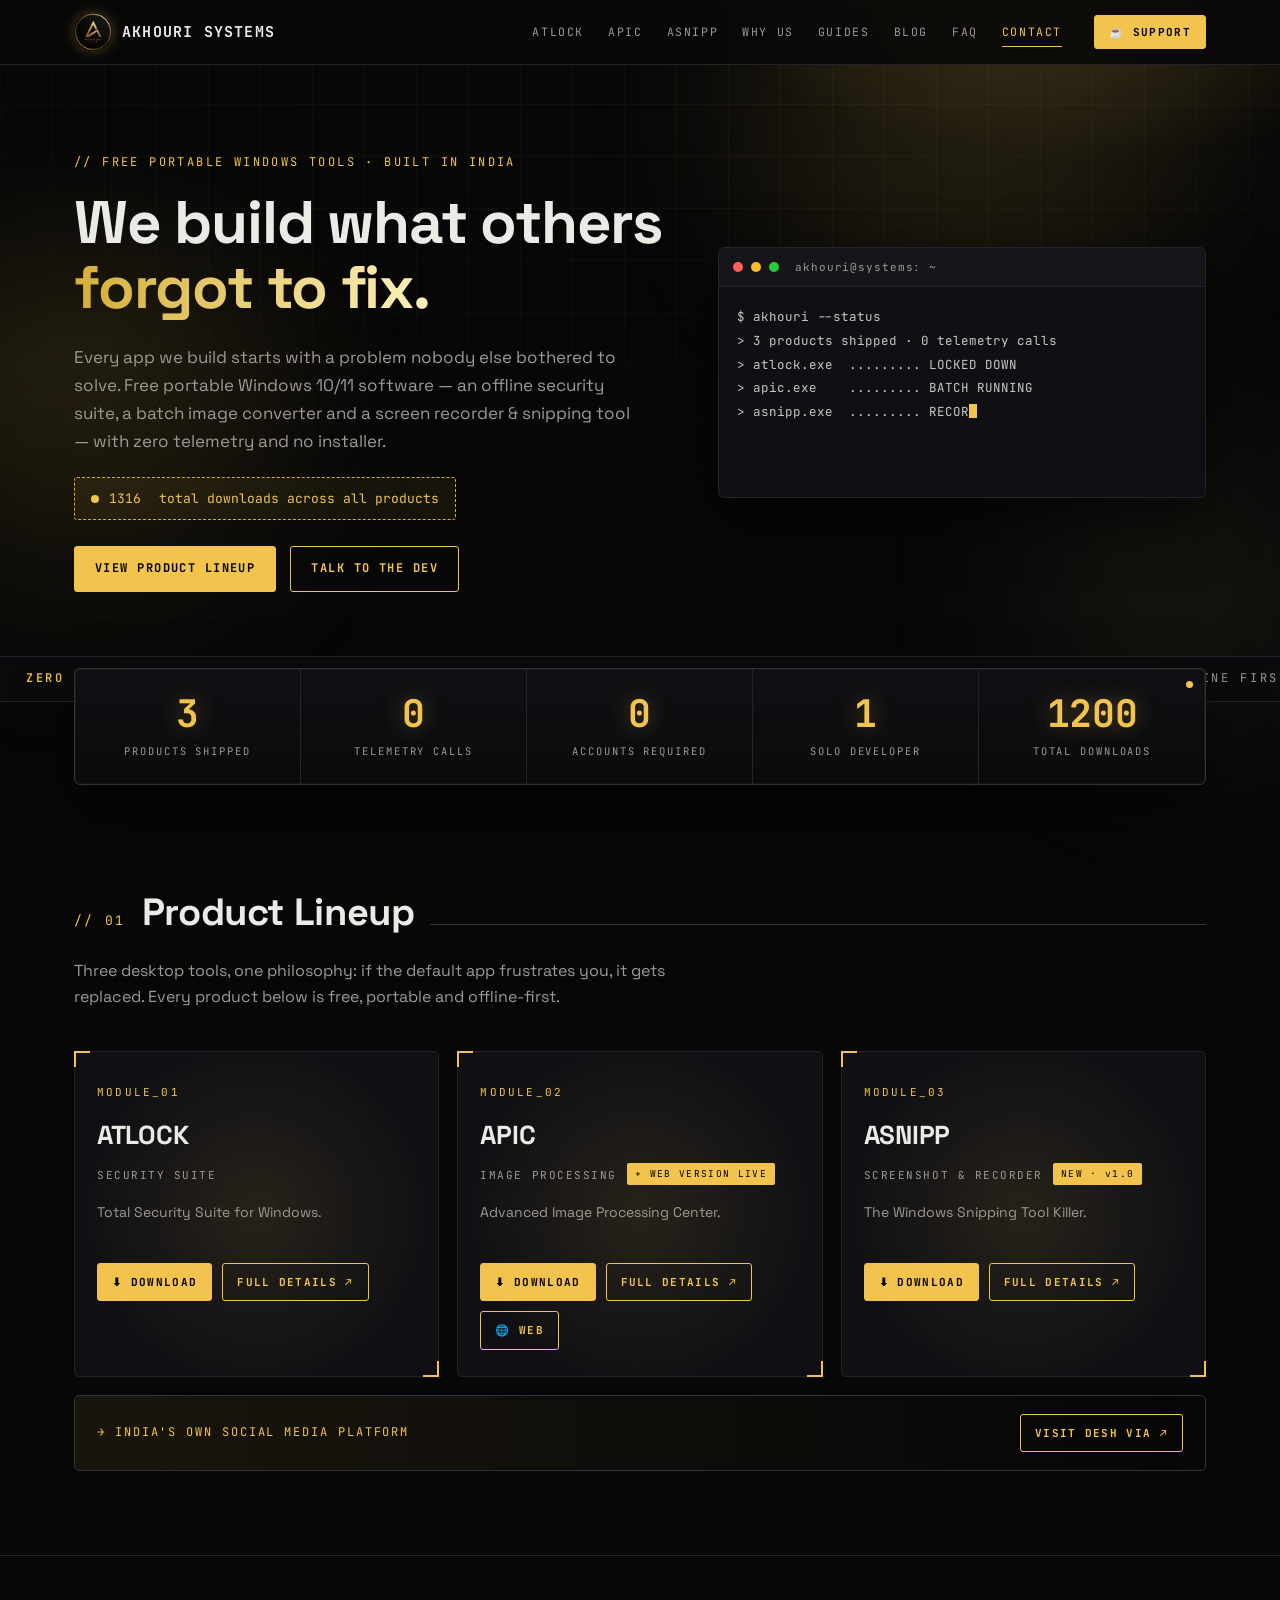
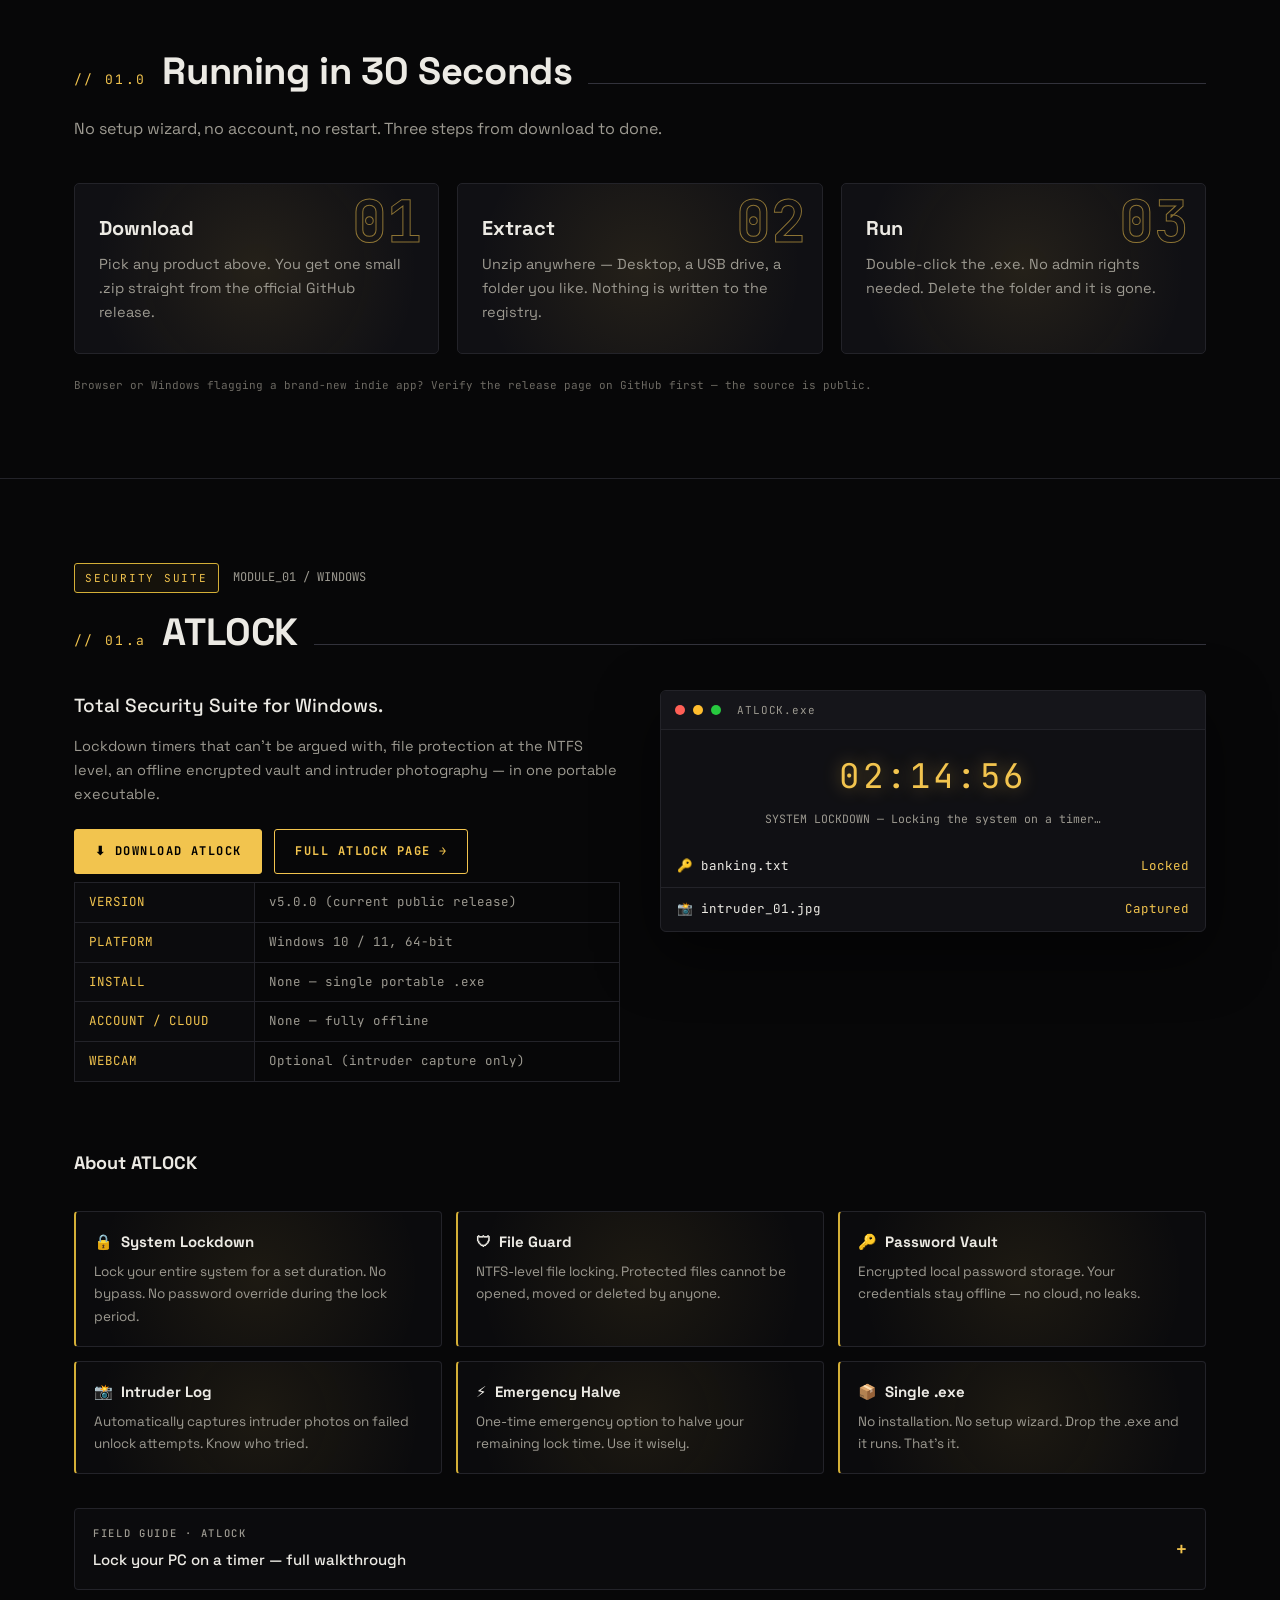
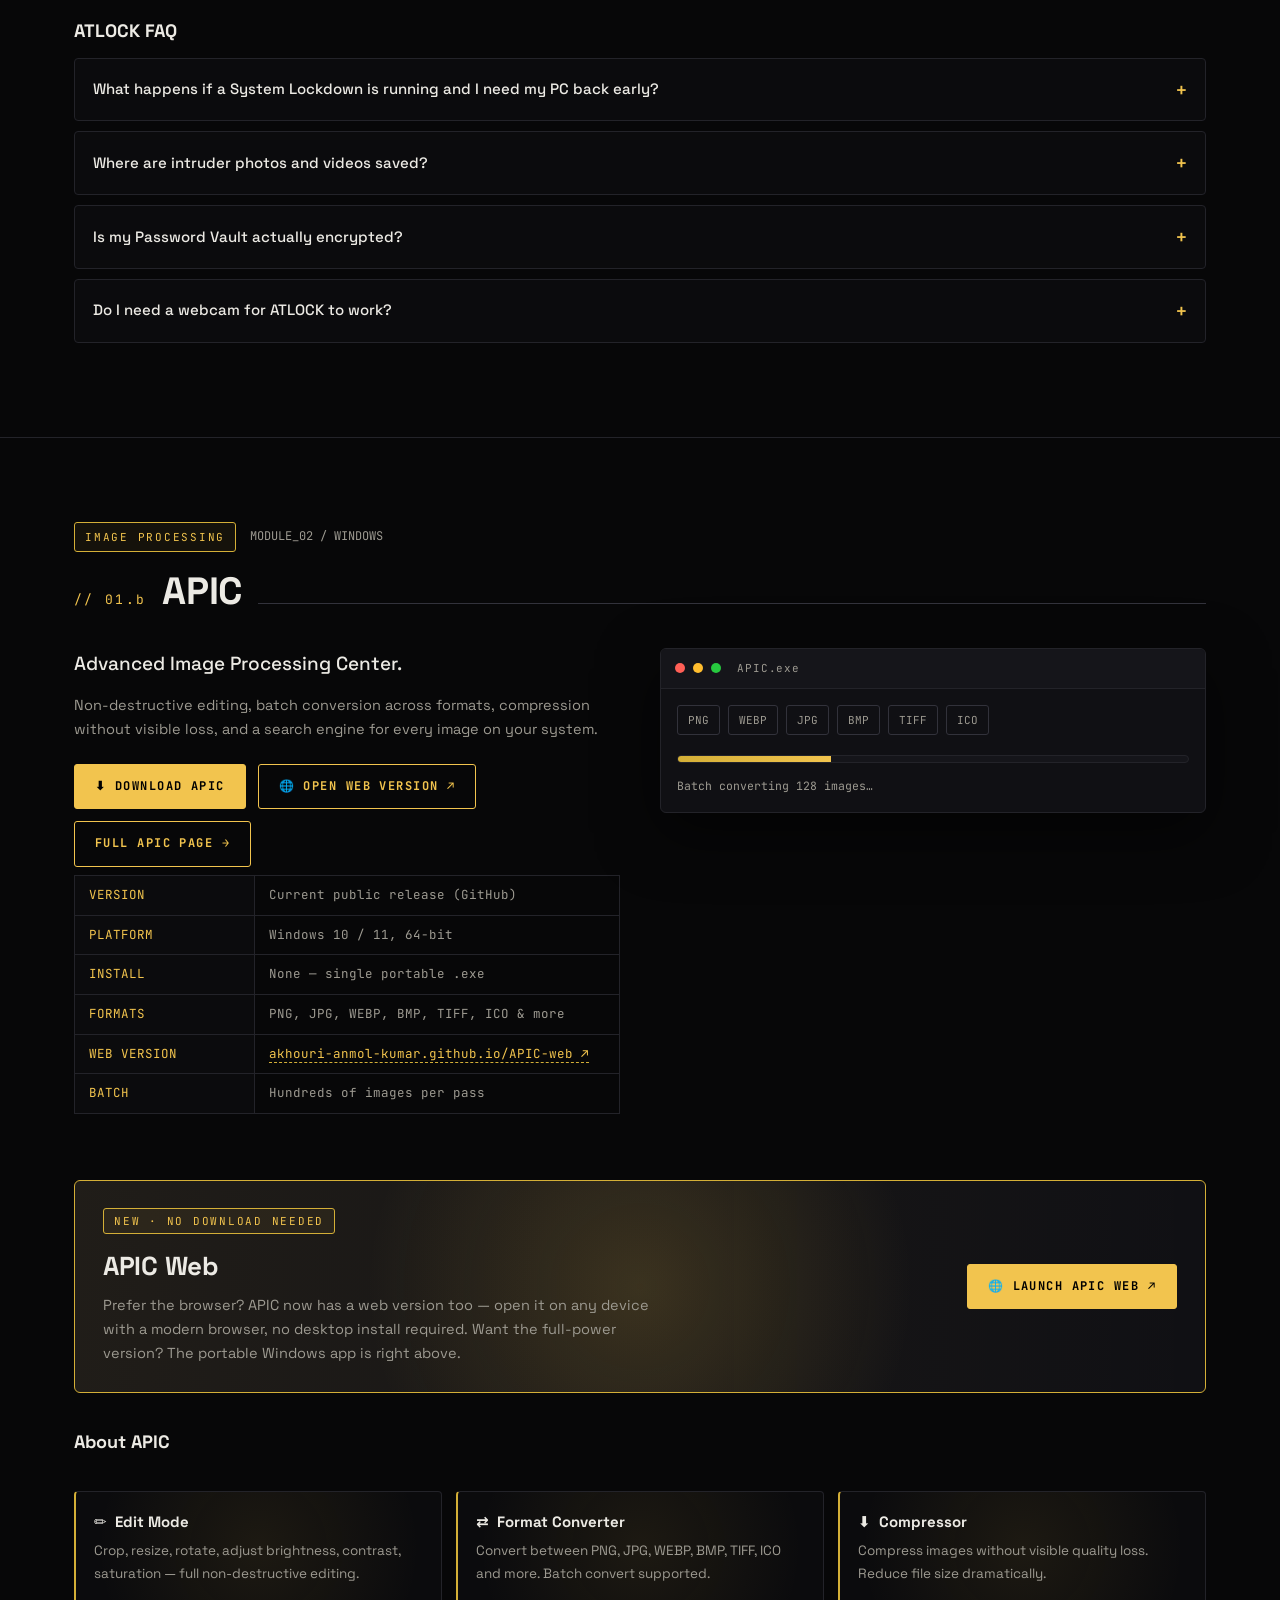
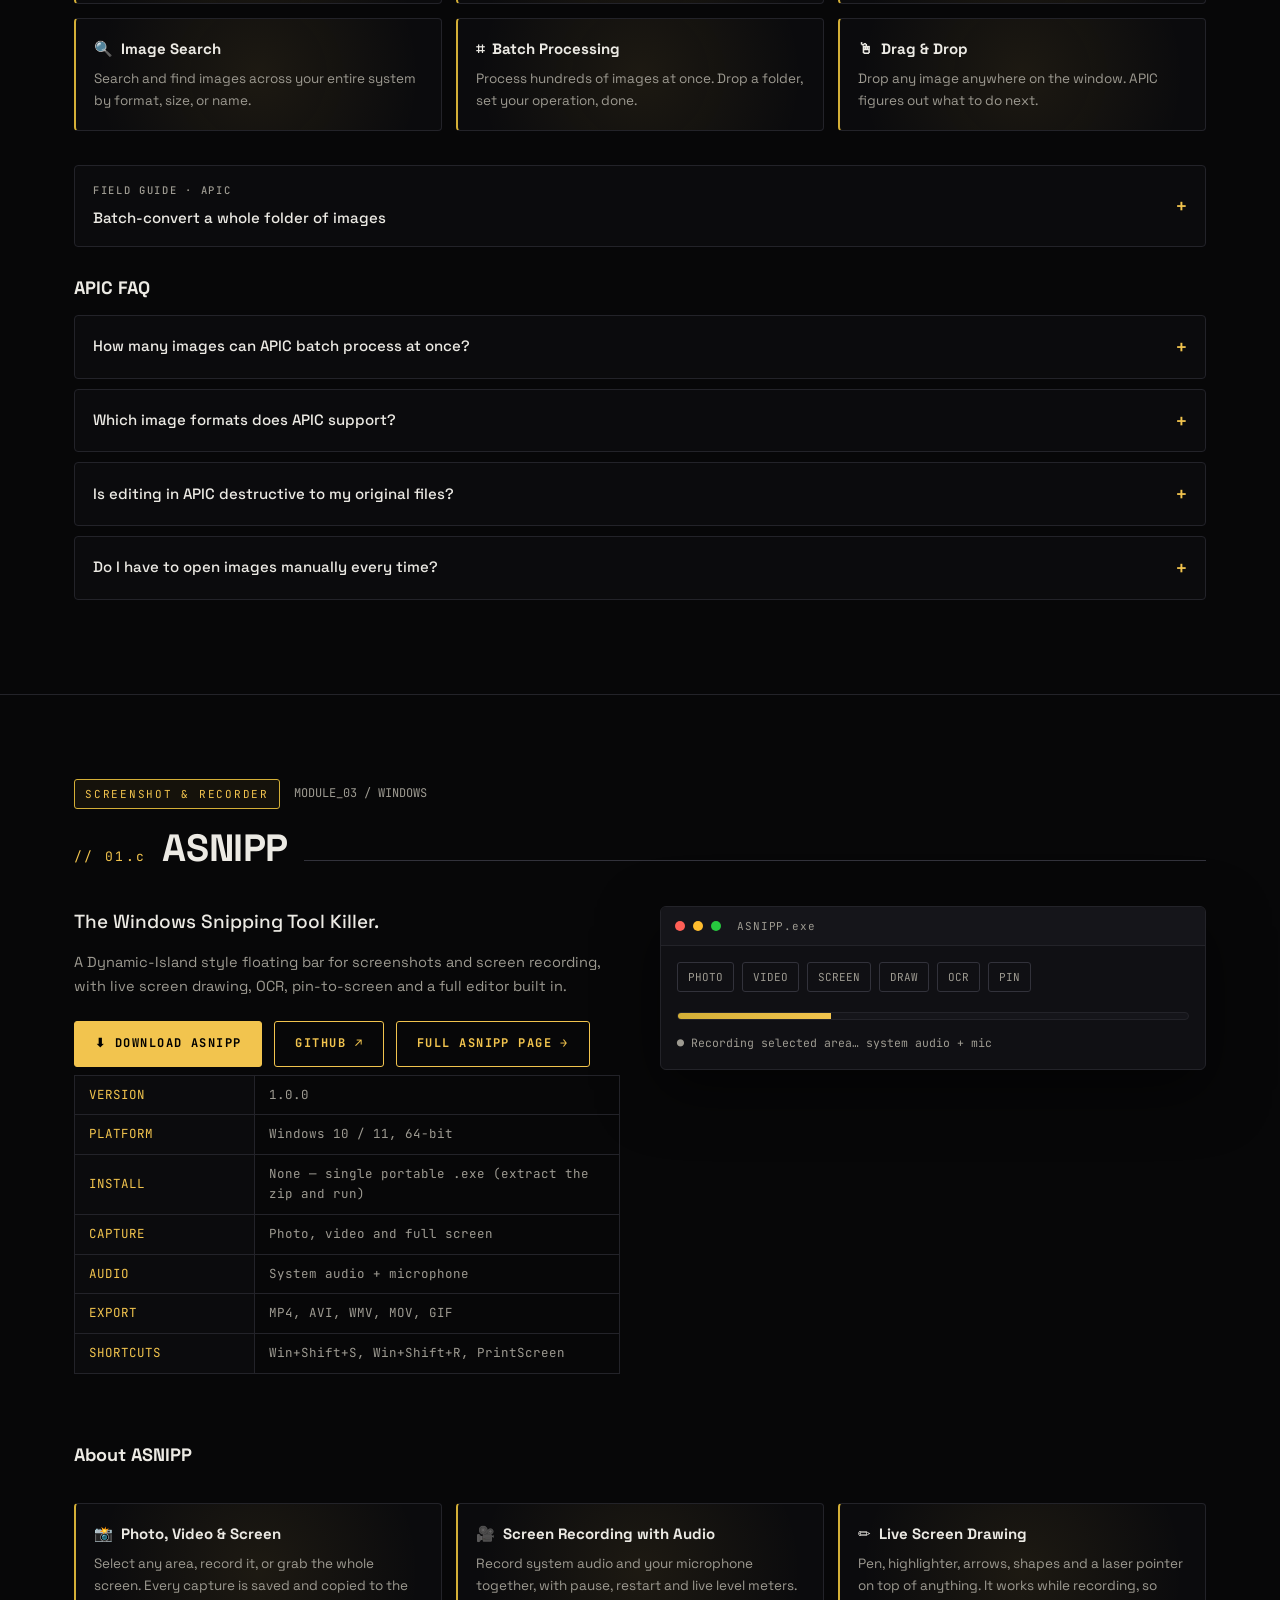
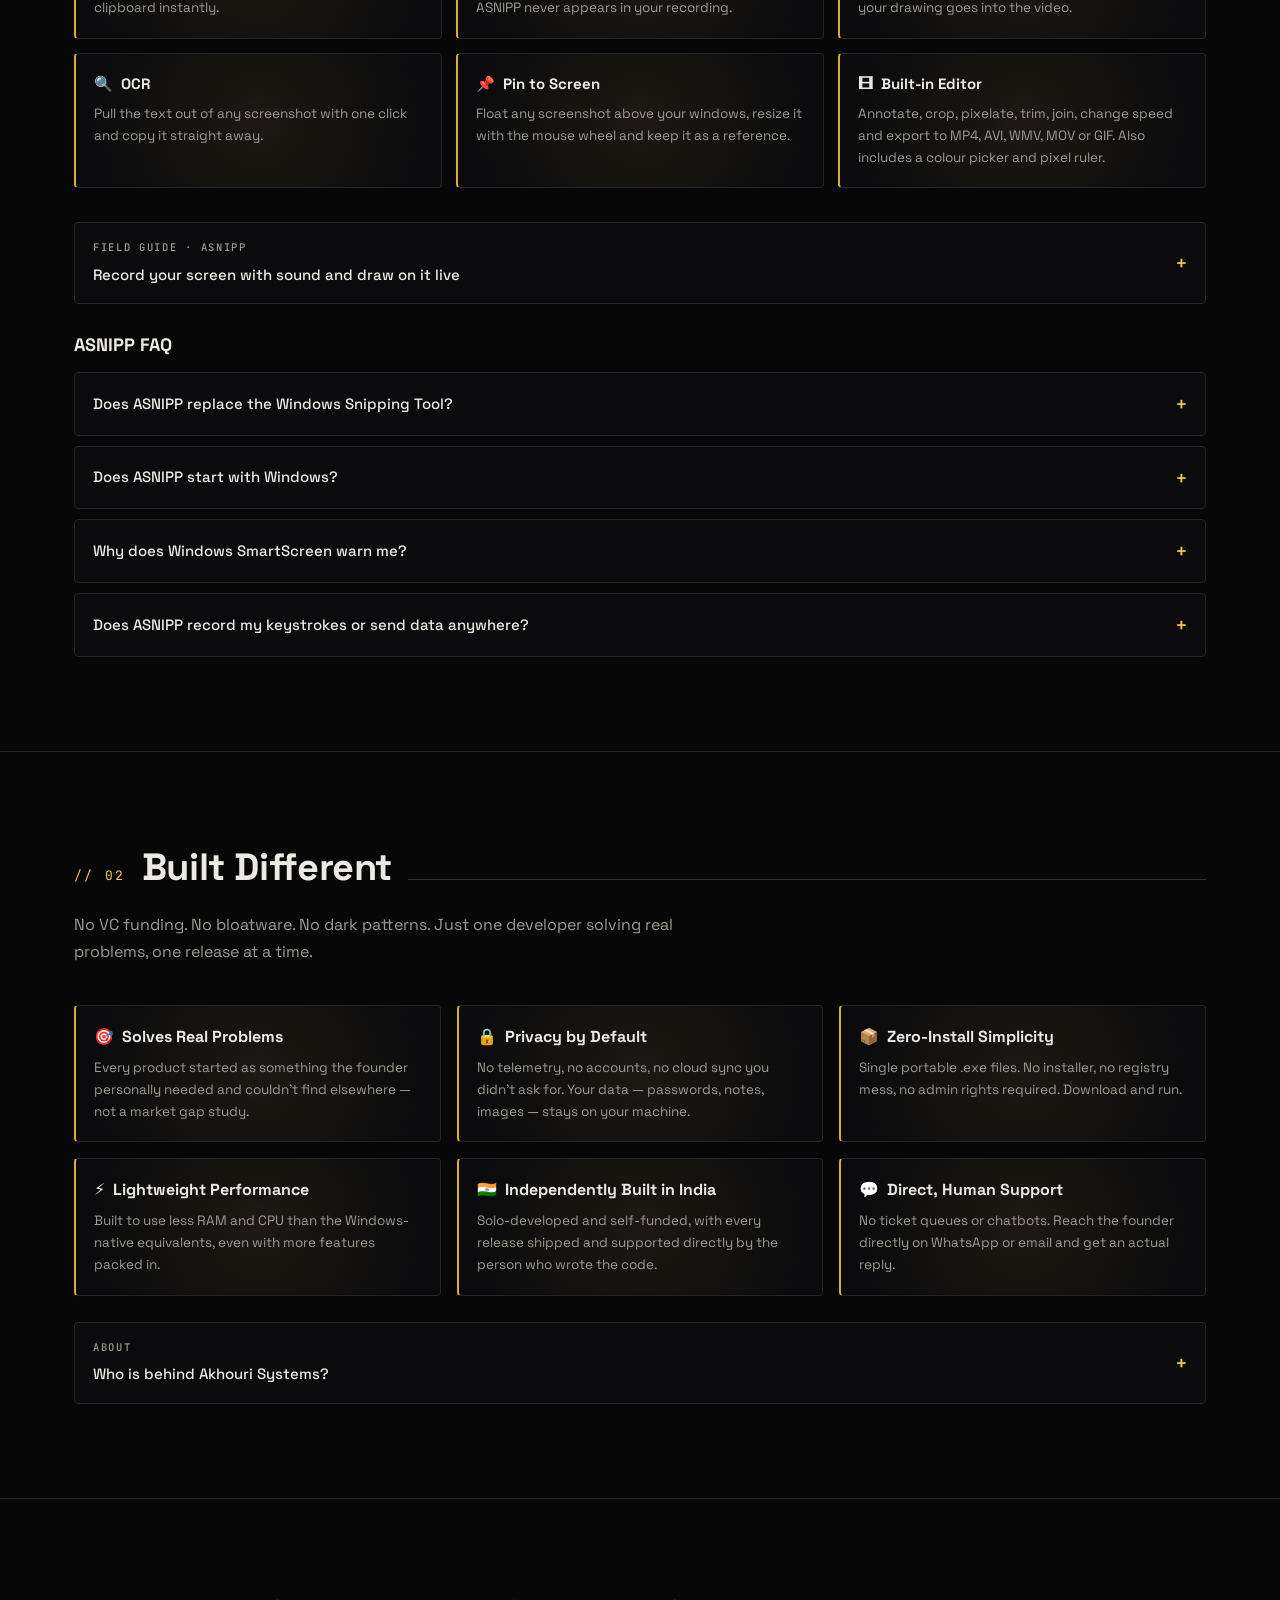
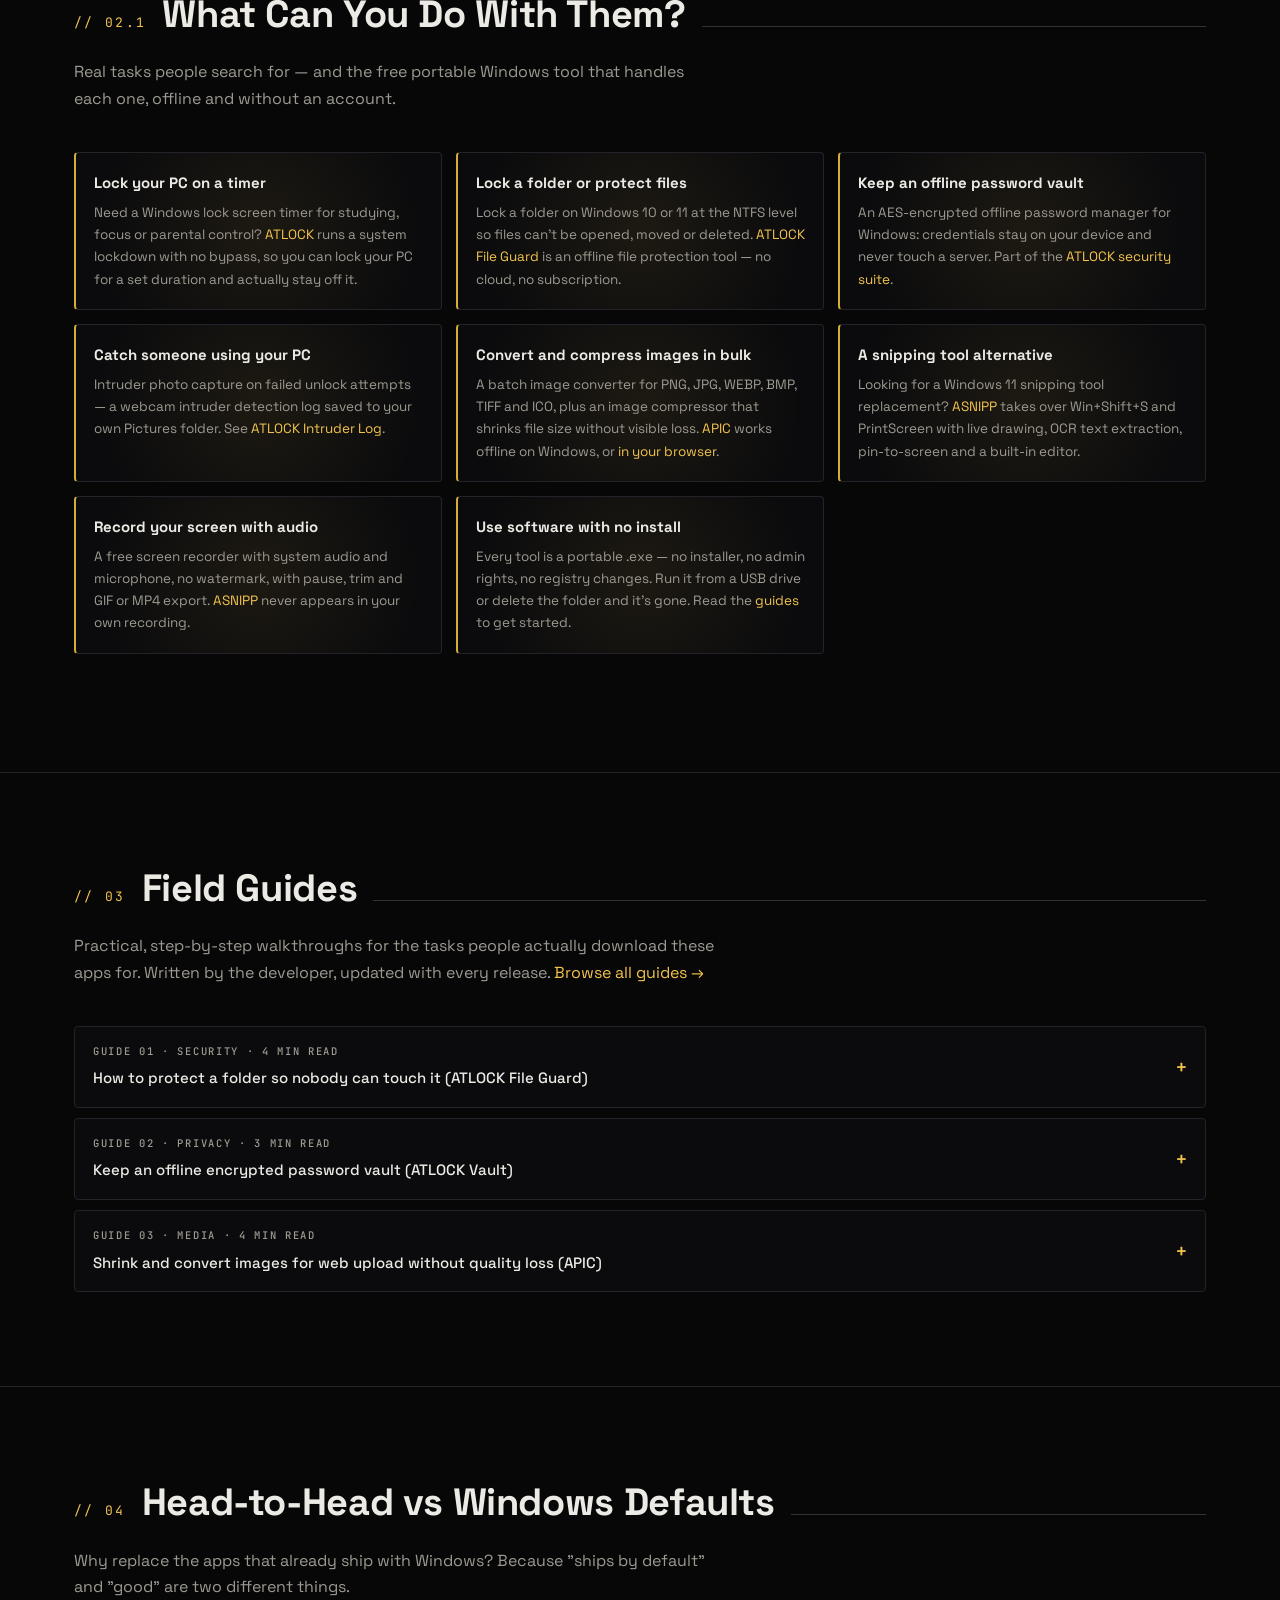
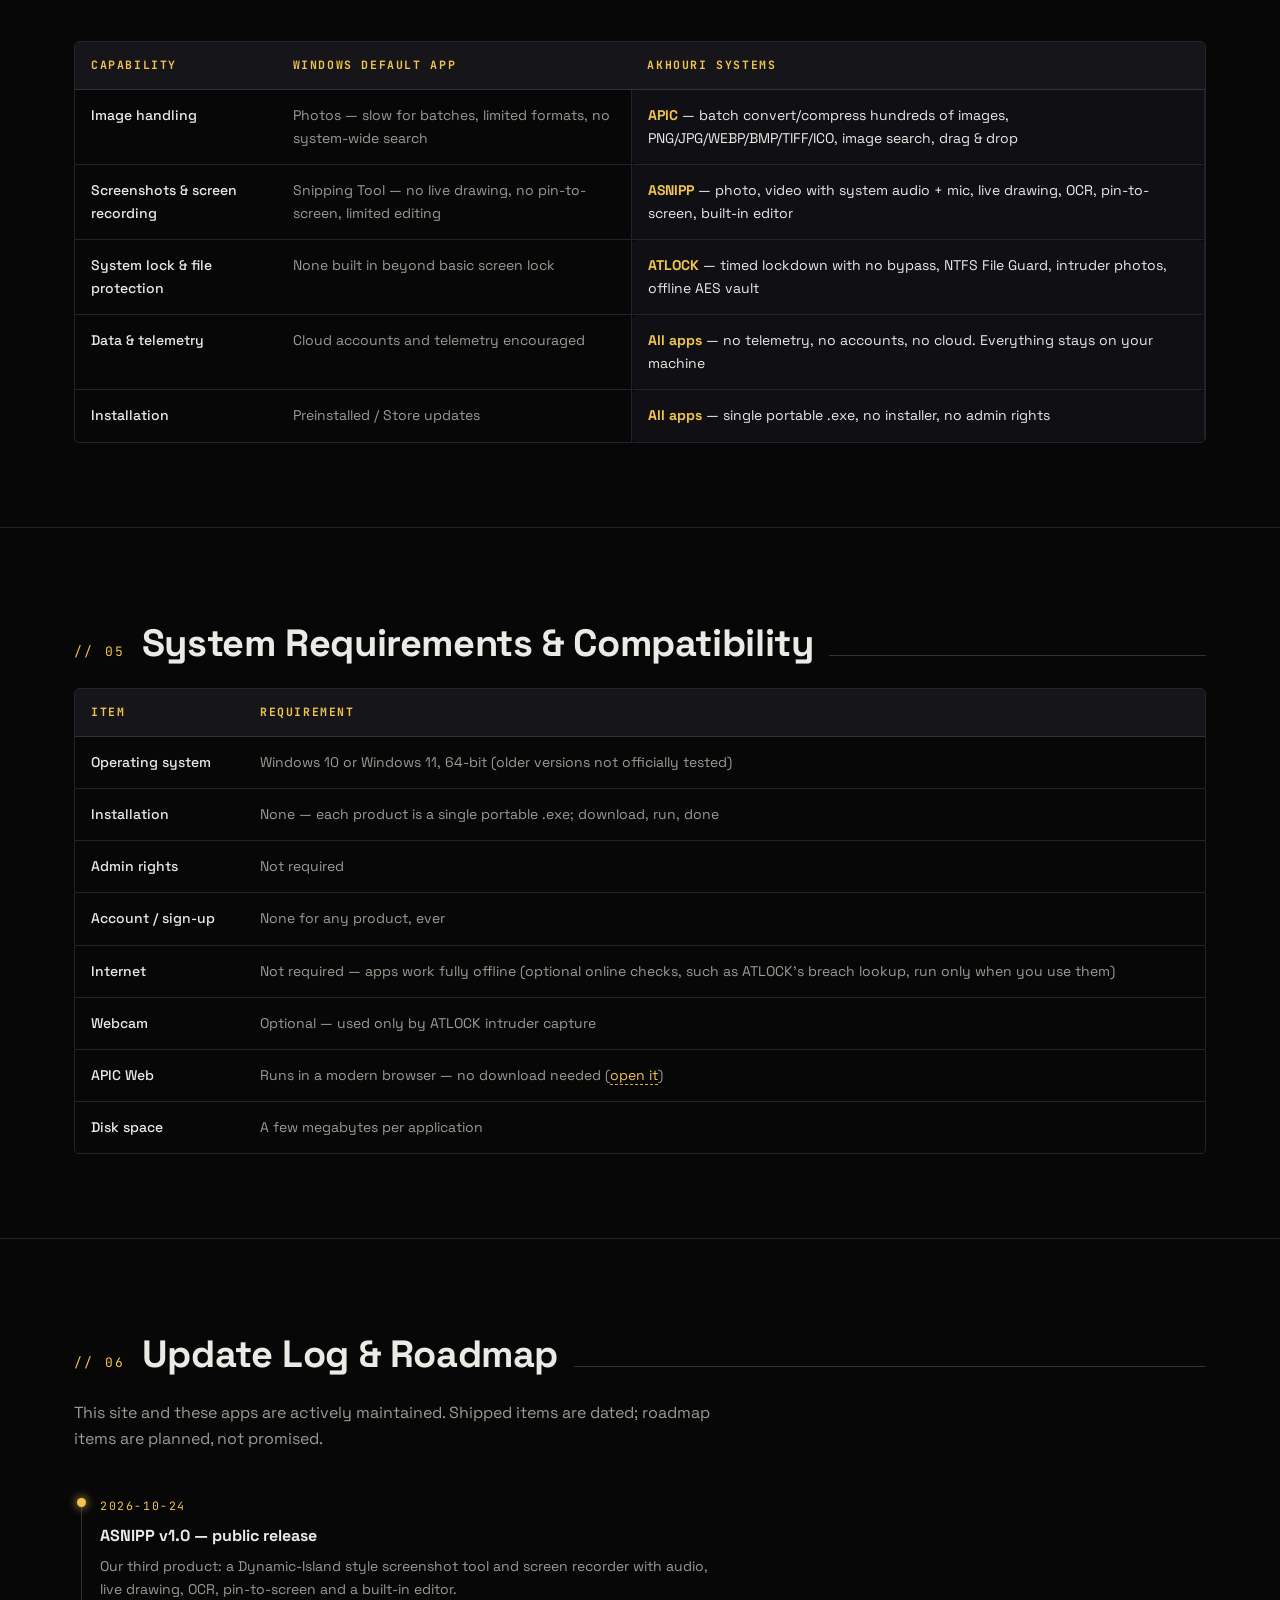
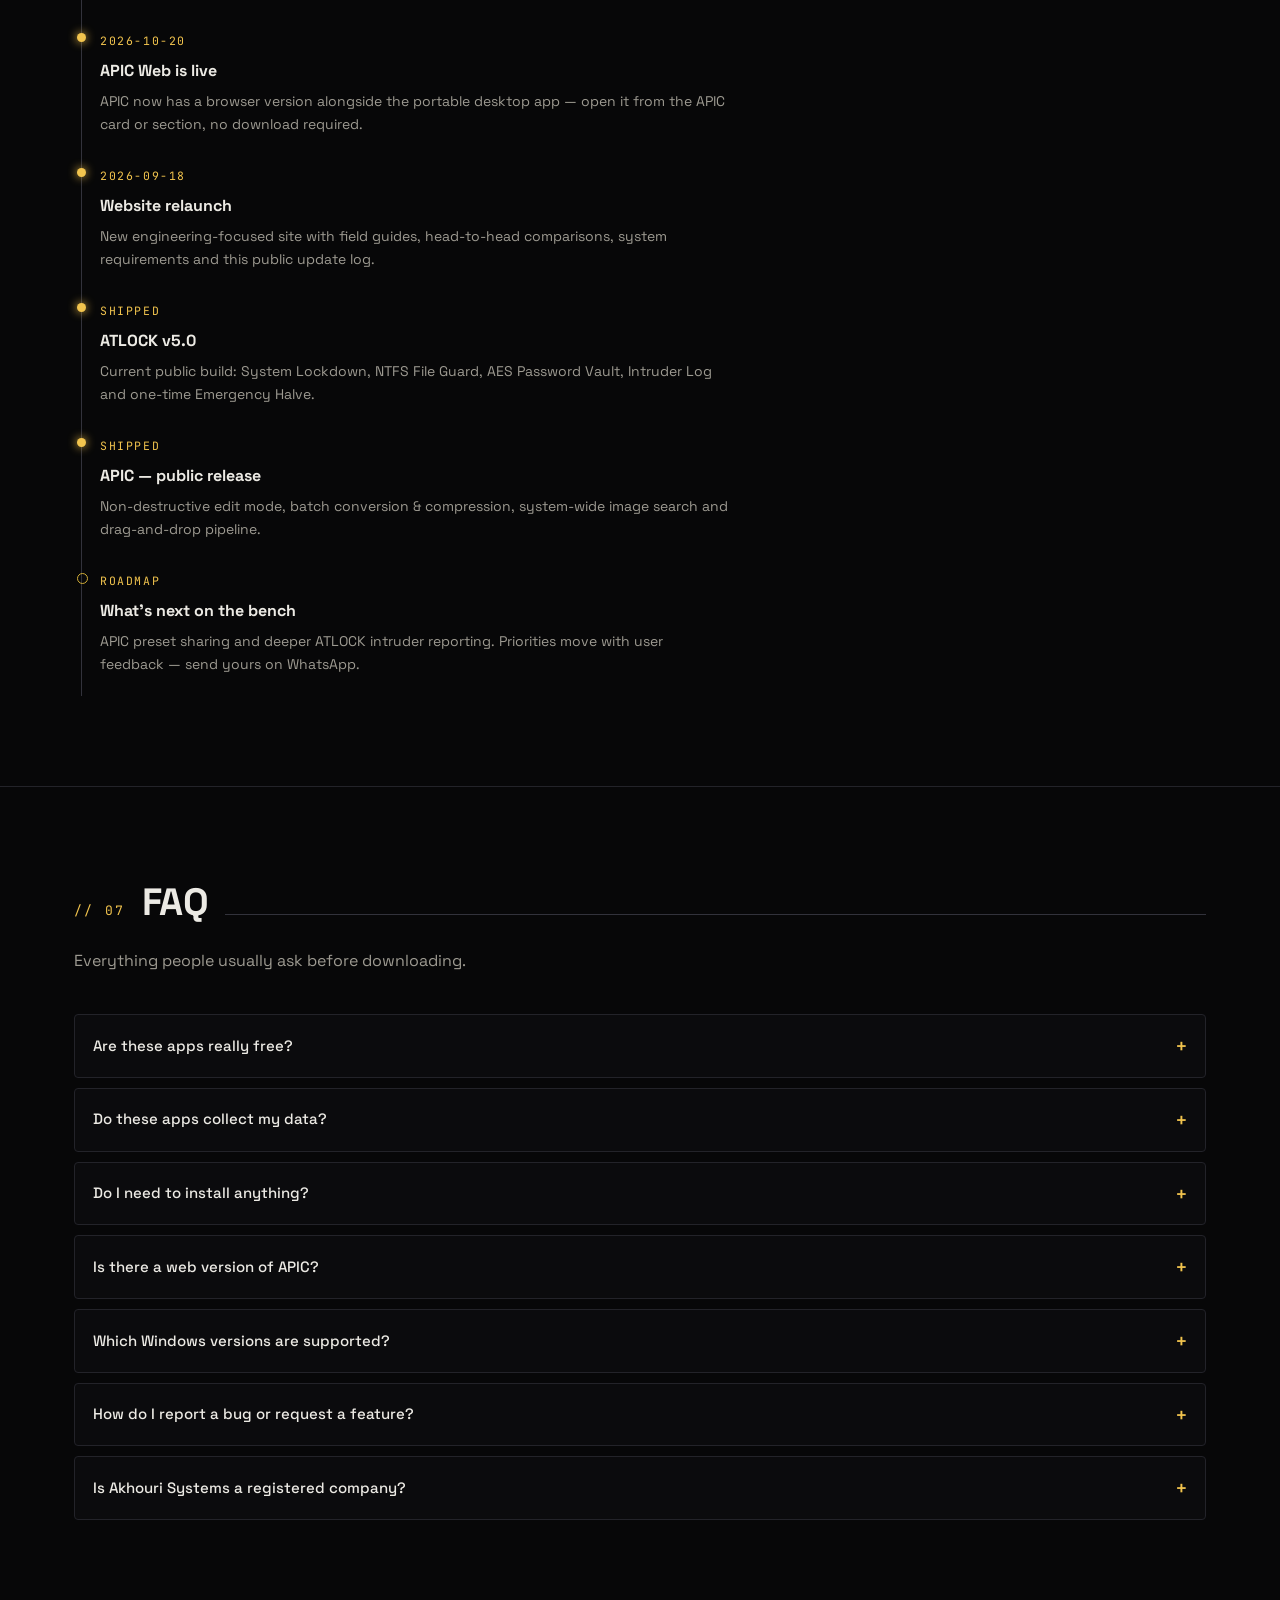
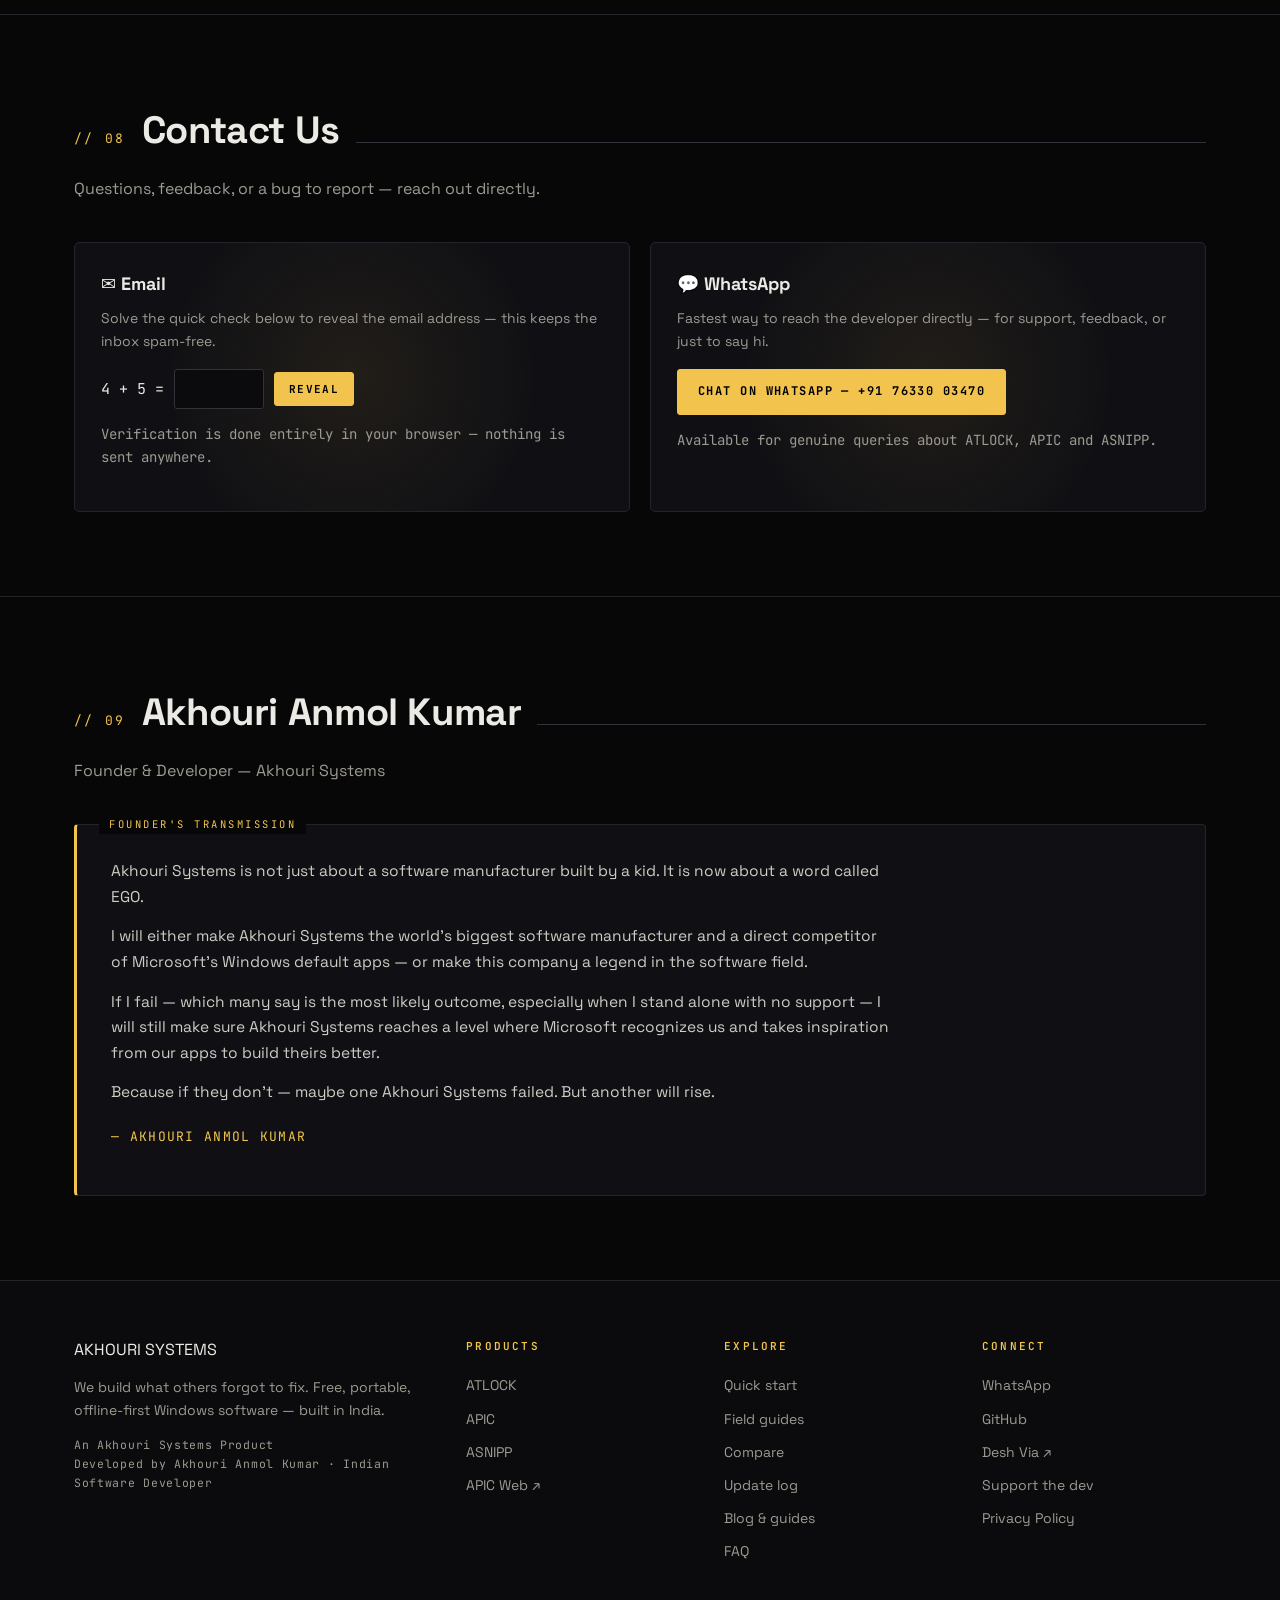
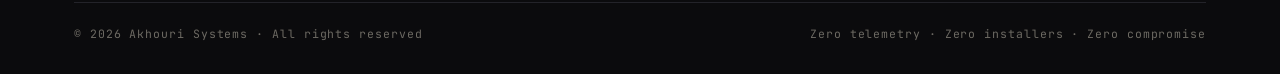
==== index.html @ f7ffcc03 "Akhouri Systems website" ====
<!DOCTYPE html>
<html lang="en">
<head>
<meta charset="UTF-8">
<meta name="viewport" content="width=device-width, initial-scale=1, viewport-fit=cover">
<title>Free Portable Windows Tools: ATLOCK, APIC, ASNIPP | Akhouri Systems</title>
<meta name="description" content="Free portable Windows tools, zero telemetry: ATLOCK offline security suite, APIC batch image converter, ASNIPP screen recorder & snipping tool. No install.">
<meta name="keywords" content="free portable windows tools, portable windows software, offline windows security suite, windows security suite free, windows lock screen timer, lock pc on a timer, system lockdown windows, ntfs file lock, lock folder windows 10, lock folder windows 11, protect files from deletion windows, offline password manager windows, encrypted password vault offline, aes password vault, intruder photo capture windows, catch someone using my pc, webcam intruder detection, failed login photo windows, batch image converter, batch image converter windows, png to jpg converter, jpg to webp converter, webp converter offline, bmp to png, tiff converter, ico converter, image compressor offline, compress images without losing quality, reduce image size, bulk image resize, image search tool windows, non destructive image editor, free image editor windows, offline image editor, image processing software, apic image processing center, apic web, online photo editor no upload, remove background from image free, browser photo editor private, snipping tool alternative, best snipping tool alternative windows 11, windows snipping tool replacement, screenshot tool windows, free screenshot tool, screen recorder with audio, free screen recorder windows 11, screen recorder system audio and microphone, record screen no watermark, screen recorder no watermark free, lightweight screen recorder, gif screen recorder, screen to gif, video trimmer screen recording, draw on screen while recording, live screen drawing tool, laser pointer screen, ocr screenshot text extractor, extract text from screenshot, pin screenshot to screen, pin image on top of windows, color picker windows, pixel ruler windows, win shift s alternative, printscreen replacement, screenshot annotation tool, annotate screenshots, pixelate screenshot, blur screenshot, no installer software, portable exe no install, no admin rights software, usb portable apps, portable apps for windows 11, single exe windows app, no telemetry software, privacy focused windows software, offline first software, software without accounts, no cloud windows tools, no ads windows utilities, windows utilities free, free windows utilities, windows 11 utilities, windows 10 utilities, lightweight windows apps, low ram windows software, indian software developer, made in india software, independent software developer india, solo developer software, akhouri systems, akhouri anmol kumar, atlock, atlock security suite, atlock download, apic download, apic image converter, asnipp, asnipp download, asnipp screen recorder, open source windows tools, github portable windows apps, free software no signup, windows productivity tools, windows privacy tools, windows security tools free, parental lock windows pc, self control lock pc timer, study lock computer timer, digital detox lock pc, focus lock windows">
<meta name="robots" content="index, follow, max-image-preview:large, max-snippet:-1, max-video-preview:-1">
<meta name="author" content="Akhouri Anmol Kumar">
<meta name="application-name" content="Akhouri Systems">
<meta name="theme-color" content="#070708">
<meta name="color-scheme" content="dark">
<link rel="canonical" href="https://akhouri-anmol-kumar.github.io/Akhouri-systems/">
<link rel="sitemap" type="application/xml" title="Sitemap" href="https://akhouri-anmol-kumar.github.io/Akhouri-systems/sitemap.xml">
<meta property="og:title" content="Free Portable Windows Tools: ATLOCK, APIC &amp; ASNIPP | Akhouri Systems">
<meta property="og:description" content="Three free portable Windows apps by one developer in India: offline security suite, batch image converter, screen recorder &amp; snipping tool. Zero telemetry, zero installers.">
<meta property="og:type" content="website">
<meta property="og:url" content="https://akhouri-anmol-kumar.github.io/Akhouri-systems/">
<meta property="og:site_name" content="Akhouri Systems">
<meta property="og:locale" content="en_IN">
<meta property="og:image" content="https://akhouri-anmol-kumar.github.io/Akhouri-systems/og-image.png">
<meta property="og:image:secure_url" content="https://akhouri-anmol-kumar.github.io/Akhouri-systems/og-image.png">
<meta property="og:image:type" content="image/png">
<meta property="og:image:width" content="1200">
<meta property="og:image:height" content="630">
<meta property="og:image:alt" content="Akhouri Systems — free portable Windows tools ATLOCK, APIC and ASNIPP on a dark gold-accented banner">
<meta name="twitter:card" content="summary_large_image">
<meta name="twitter:title" content="Free Portable Windows Tools: ATLOCK, APIC &amp; ASNIPP">
<meta name="twitter:description" content="Offline security suite, batch image converter and screen recorder for Windows 10/11. Portable, no telemetry, no accounts.">
<meta name="twitter:image" content="https://akhouri-anmol-kumar.github.io/Akhouri-systems/og-image.png">
<meta name="twitter:image:alt" content="Akhouri Systems — free portable Windows tools ATLOCK, APIC and ASNIPP">
<link rel="icon" type="image/jpeg" href="[data-uri]">
<link rel="apple-touch-icon" href="[data-uri]">
<script async src="https://pagead2.googlesyndication.com/pagead/js/adsbygoogle.js?client=ca-pub-9063877980269904"
     crossorigin="anonymous"></script>
<link rel="preconnect" href="https://fonts.googleapis.com">
<link rel="preconnect" href="https://fonts.gstatic.com" crossorigin>
<link href="https://fonts.googleapis.com/css2?family=JetBrains+Mono:wght@400;600;700&family=Space+Grotesk:wght@400;500;700&display=swap" rel="stylesheet">
<script type="application/ld+json">
{
 "@context": "https://schema.org",
 "@graph": [
  {
   "@type": "WebSite",
   "@id": "https://akhouri-anmol-kumar.github.io/Akhouri-systems/#website",
   "url": "https://akhouri-anmol-kumar.github.io/Akhouri-systems/",
   "name": "Akhouri Systems",
   "inLanguage": "en",
   "description": "Free, portable, offline-first Windows software built in India.",
   "publisher": {
    "@id": "https://akhouri-anmol-kumar.github.io/Akhouri-systems/#org"
   }
  },
  {
   "@type": "WebPage",
   "@id": "https://akhouri-anmol-kumar.github.io/Akhouri-systems/#webpage",
   "url": "https://akhouri-anmol-kumar.github.io/Akhouri-systems/",
   "name": "Free Portable Windows Tools: ATLOCK, APIC, ASNIPP | Akhouri Systems",
   "description": "Free portable Windows tools, zero telemetry: ATLOCK offline security suite, APIC batch image converter, ASNIPP screen recorder & snipping tool. No install.",
   "inLanguage": "en",
   "isPartOf": {
    "@id": "https://akhouri-anmol-kumar.github.io/Akhouri-systems/#website"
   },
   "about": {
    "@id": "https://akhouri-anmol-kumar.github.io/Akhouri-systems/#org"
   },
   "primaryImageOfPage": {
    "@type": "ImageObject",
    "url": "https://akhouri-anmol-kumar.github.io/Akhouri-systems/og-image.png",
    "width": 1200,
    "height": 630
   }
  },
  {
   "@type": "Organization",
   "@id": "https://akhouri-anmol-kumar.github.io/Akhouri-systems/#org",
   "name": "Akhouri Systems",
   "url": "https://akhouri-anmol-kumar.github.io/Akhouri-systems/",
   "logo": {
    "@type": "ImageObject",
    "url": "https://akhouri-anmol-kumar.github.io/Akhouri-systems/og-image.png",
    "width": 1200,
    "height": 630
   },
   "image": "https://akhouri-anmol-kumar.github.io/Akhouri-systems/og-image.png",
   "description": "Independent desktop software venture based in India building free, portable, offline-first Windows tools with zero telemetry.",
   "founder": {
    "@id": "https://akhouri-anmol-kumar.github.io/Akhouri-systems/#founder"
   },
   "areaServed": "Worldwide",
   "foundingLocation": {
    "@type": "Place",
    "address": {
     "@type": "PostalAddress",
     "addressCountry": "IN"
    }
   },
   "sameAs": [
    "https://github.com/Akhouri-Systems"
   ],
   "slogan": "We build what others forgot to fix."
  },
  {
   "@type": "Person",
   "@id": "https://akhouri-anmol-kumar.github.io/Akhouri-systems/#founder",
   "name": "Akhouri Anmol Kumar",
   "jobTitle": "Founder & Developer",
   "url": "https://akhouri-anmol-kumar.github.io/Akhouri-systems/#founder",
   "worksFor": {
    "@id": "https://akhouri-anmol-kumar.github.io/Akhouri-systems/#org"
   },
   "nationality": {
    "@type": "Country",
    "name": "India"
   },
   "sameAs": [
    "https://github.com/Akhouri-Systems"
   ]
  },
  {
   "@type": "SoftwareApplication",
   "@id": "https://akhouri-anmol-kumar.github.io/Akhouri-systems/atlock/#app",
   "name": "ATLOCK",
   "alternateName": "ATLOCK Security Suite for Windows",
   "url": "https://akhouri-anmol-kumar.github.io/Akhouri-systems/atlock/",
   "applicationCategory": "SecurityApplication",
   "operatingSystem": "Windows 10, Windows 11",
   "description": "Total offline security suite for Windows 10/11: timed system lockdown, NTFS file guard, AES-encrypted password vault and intruder photo capture in a single portable .exe.",
   "downloadUrl": "https://github.com/Akhouri-Systems/ATLOCK/releases/download/v5.0.0/ATLOCK_v5.zip",
   "featureList": [
    "System Lockdown timer with no bypass",
    "NTFS-level File Guard",
    "AES-encrypted offline Password Vault",
    "Intruder photo log on failed unlock",
    "One-time Emergency Halve",
    "Single portable .exe, no installer"
   ],
   "image": "https://akhouri-anmol-kumar.github.io/Akhouri-systems/og-image.png",
   "inLanguage": "en",
   "author": {
    "@id": "https://akhouri-anmol-kumar.github.io/Akhouri-systems/#founder"
   },
   "publisher": {
    "@id": "https://akhouri-anmol-kumar.github.io/Akhouri-systems/#org"
   },
   "isAccessibleForFree": true,
   "offers": {
    "@type": "Offer",
    "price": "0",
    "priceCurrency": "INR",
    "availability": "https://schema.org/InStock"
   },
   "softwareVersion": "5.0.0"
  },
  {
   "@type": "SoftwareApplication",
   "@id": "https://akhouri-anmol-kumar.github.io/Akhouri-systems/apic/#app",
   "name": "APIC",
   "alternateName": "APIC Image Processing Center",
   "url": "https://akhouri-anmol-kumar.github.io/Akhouri-systems/apic/",
   "applicationCategory": "MultimediaApplication",
   "operatingSystem": "Windows 10, Windows 11",
   "description": "Advanced Image Processing Center for Windows: non-destructive editing, batch format conversion, compression without visible loss and system-wide image search. A free web version runs in your browser.",
   "downloadUrl": "https://github.com/Akhouri-Systems/APIC/releases/download/APIC/APIC.zip",
   "featureList": [
    "Non-destructive edit mode",
    "Batch image converter (PNG, JPG, WEBP, BMP, TIFF, ICO)",
    "Image compressor",
    "System-wide image search",
    "Batch processing of hundreds of images",
    "Drag and drop",
    "Free web version at https://akhouri-anmol-kumar.github.io/APIC-web/"
   ],
   "image": "https://akhouri-anmol-kumar.github.io/Akhouri-systems/og-image.png",
   "inLanguage": "en",
   "author": {
    "@id": "https://akhouri-anmol-kumar.github.io/Akhouri-systems/#founder"
   },
   "publisher": {
    "@id": "https://akhouri-anmol-kumar.github.io/Akhouri-systems/#org"
   },
   "isAccessibleForFree": true,
   "offers": {
    "@type": "Offer",
    "price": "0",
    "priceCurrency": "INR",
    "availability": "https://schema.org/InStock"
   }
  },
  {
   "@type": "SoftwareApplication",
   "@id": "https://akhouri-anmol-kumar.github.io/Akhouri-systems/asnipp/#app",
   "name": "ASNIPP",
   "alternateName": "ASNIPP Screenshot & Screen Recorder",
   "url": "https://akhouri-anmol-kumar.github.io/Akhouri-systems/asnipp/",
   "applicationCategory": "MultimediaApplication",
   "operatingSystem": "Windows 10, Windows 11",
   "description": "Windows snipping tool alternative: screenshots, screen recording with system audio and microphone, live screen drawing, OCR, pin-to-screen and a built-in editor with MP4, AVI, WMV, MOV and GIF export.",
   "downloadUrl": "https://github.com/Akhouri-Systems/ASNIPP/releases/download/v1.0.0/ASNIPP_v1.zip",
   "featureList": [
    "Screenshot, video and full-screen capture",
    "Screen recording with system audio and microphone",
    "Live screen drawing and laser pointer",
    "OCR text extraction",
    "Pin screenshots on top of windows",
    "Built-in editor with MP4, AVI, WMV, MOV and GIF export",
    "Win+Shift+S, Win+Shift+R and PrintScreen shortcuts"
   ],
   "image": "https://akhouri-anmol-kumar.github.io/Akhouri-systems/og-image.png",
   "inLanguage": "en",
   "author": {
    "@id": "https://akhouri-anmol-kumar.github.io/Akhouri-systems/#founder"
   },
   "publisher": {
    "@id": "https://akhouri-anmol-kumar.github.io/Akhouri-systems/#org"
   },
   "isAccessibleForFree": true,
   "offers": {
    "@type": "Offer",
    "price": "0",
    "priceCurrency": "INR",
    "availability": "https://schema.org/InStock"
   },
   "softwareVersion": "1.0.0"
  },
  {
   "@type": "FAQPage",
   "@id": "https://akhouri-anmol-kumar.github.io/Akhouri-systems/#faq",
   "mainEntity": [
    {
     "@type": "Question",
     "name": "What happens if a System Lockdown is running and I need my PC back early?",
     "acceptedAnswer": {
      "@type": "Answer",
      "text": "Lockdown timers can't be bypassed before they end — that's the whole point of it. Only the one-time Emergency Halve option can cut your remaining time in half."
     }
    },
    {
     "@type": "Question",
     "name": "Where are intruder photos and videos saved?",
     "acceptedAnswer": {
      "@type": "Answer",
      "text": "Straight to your own Pictures/Videos folders on your machine. Nothing is ever uploaded or sent anywhere."
     }
    },
    {
     "@type": "Question",
     "name": "Is my Password Vault actually encrypted?",
     "acceptedAnswer": {
      "@type": "Answer",
      "text": "Yes — the vault is AES-encrypted with a key derived from your master password, and it never leaves your device."
     }
    },
    {
     "@type": "Question",
     "name": "Do I need a webcam for ATLOCK to work?",
     "acceptedAnswer": {
      "@type": "Answer",
      "text": "No. Intruder capture uses a webcam if you have one, but Lockdown, File Guard and the Password Vault all work fine without it."
     }
    },
    {
     "@type": "Question",
     "name": "How many images can APIC batch process at once?",
     "acceptedAnswer": {
      "@type": "Answer",
      "text": "Batch Processing handles hundreds of images in one go — drop a folder, pick an operation, and let it run."
     }
    },
    {
     "@type": "Question",
     "name": "Which image formats does APIC support?",
     "acceptedAnswer": {
      "@type": "Answer",
      "text": "PNG, JPG, WEBP, BMP, TIFF, ICO and more are supported for viewing, editing and converting."
     }
    },
    {
     "@type": "Question",
     "name": "Is editing in APIC destructive to my original files?",
     "acceptedAnswer": {
      "@type": "Answer",
      "text": "No — Edit Mode is non-destructive, so your original images stay untouched unless you choose to overwrite them."
     }
    },
    {
     "@type": "Question",
     "name": "Do I have to open images manually every time?",
     "acceptedAnswer": {
      "@type": "Answer",
      "text": "No — just drag and drop an image anywhere on the APIC window and it figures out what to do next."
     }
    },
    {
     "@type": "Question",
     "name": "Does ASNIPP replace the Windows Snipping Tool?",
     "acceptedAnswer": {
      "@type": "Answer",
      "text": "On first launch it takes over Win+Shift+S, Win+Shift+R and PrintScreen. You can give them back anytime: right-click the tray icon and untick \"Use Win+Shift+S for ASNIPP\"."
     }
    },
    {
     "@type": "Question",
     "name": "Does ASNIPP start with Windows?",
     "acceptedAnswer": {
      "@type": "Answer",
      "text": "Only if you turn it on. Right-click the tray icon and tick \"Start with Windows\". It then starts silently in the tray."
     }
    },
    {
     "@type": "Question",
     "name": "Why does Windows SmartScreen warn me?",
     "acceptedAnswer": {
      "@type": "Answer",
      "text": "ASNIPP is a new, unsigned app, so SmartScreen may show a warning. Click \"More info\", then \"Run anyway\"."
     }
    },
    {
     "@type": "Question",
     "name": "Does ASNIPP record my keystrokes or send data anywhere?",
     "acceptedAnswer": {
      "@type": "Answer",
      "text": "No. It only watches the S and R keys while Win and Shift are held, so it can open the capture bar. Nothing is logged or sent anywhere, and ASNIPP works fully offline."
     }
    },
    {
     "@type": "Question",
     "name": "Are these apps really free?",
     "acceptedAnswer": {
      "@type": "Answer",
      "text": "Yes — every app on this site is free to download and use, with no trial period, no locked features and no forced sign-up."
     }
    },
    {
     "@type": "Question",
     "name": "Do these apps collect my data?",
     "acceptedAnswer": {
      "@type": "Answer",
      "text": "No. There's no telemetry, no analytics and no cloud account. Everything — vault entries, notes, images — stays on your machine."
     }
    },
    {
     "@type": "Question",
     "name": "Do I need to install anything?",
     "acceptedAnswer": {
      "@type": "Answer",
      "text": "No installer needed. Each product ships as a single portable .exe — download, run, and you're in. No admin rights required."
     }
    },
    {
     "@type": "Question",
     "name": "Is there a web version of APIC?",
     "acceptedAnswer": {
      "@type": "Answer",
      "text": "Yes — APIC Web runs in your browser, so you can try it without downloading anything. The desktop app remains available as a portable Windows .exe."
     }
    },
    {
     "@type": "Question",
     "name": "Which Windows versions are supported?",
     "acceptedAnswer": {
      "@type": "Answer",
      "text": "All apps run on Windows 10 and Windows 11, on 64-bit machines. Older Windows versions aren't officially tested."
     }
    },
    {
     "@type": "Question",
     "name": "How do I report a bug or request a feature?",
     "acceptedAnswer": {
      "@type": "Answer",
      "text": "Message directly on WhatsApp or email below — every report goes straight to the developer, no support tickets in between."
     }
    },
    {
     "@type": "Question",
     "name": "Is Akhouri Systems a registered company?",
     "acceptedAnswer": {
      "@type": "Answer",
      "text": "Akhouri Systems is an independent, solo-run software venture based in India, founded and operated by Akhouri Anmol Kumar."
     }
    }
   ]
  }
 ]
}
</script>
<style>
:root{
  --bg:#070708; --bg2:#0b0b0d; --panel:#101014; --panel2:#15151a;
  --line:#232329; --line2:#32323b;
  --gold:#f2c44e; --gold2:#d4af37; --gold-glow:rgba(242,196,78,.16);
  --text:#eceae4; --muted:#9d9a91;
  --mono:'JetBrains Mono',ui-monospace,monospace;
  --sans:'Space Grotesk',system-ui,sans-serif;
}
*{margin:0;padding:0;box-sizing:border-box}
html{scroll-behavior:smooth}
body{background:var(--bg);color:var(--text);font-family:var(--sans);line-height:1.65;overflow-x:hidden}
body::before{content:"";position:fixed;inset:0;z-index:-2;background:
  linear-gradient(rgba(242,196,78,.045) 1px,transparent 1px),
  linear-gradient(90deg,rgba(242,196,78,.045) 1px,transparent 1px);
  background-size:52px 52px;mask-image:radial-gradient(ellipse 90% 70% at 50% 0%,#000 30%,transparent 100%)}
body::after{content:"";position:fixed;inset:0;z-index:-1;pointer-events:none;background:
  radial-gradient(600px 300px at 85% -5%,var(--gold-glow),transparent 70%),
  radial-gradient(500px 300px at 5% 40%,rgba(242,196,78,.06),transparent 70%)}
::selection{background:var(--gold);color:#000}
a{color:var(--gold);text-decoration:none}
.mono{font-family:var(--mono)}
.wrap{max-width:1180px;margin:0 auto;padding:0 24px}
/* ---------- progress + nav ---------- */
#progress{position:fixed;top:0;left:0;height:2px;width:0;background:var(--gold);z-index:99;box-shadow:0 0 12px var(--gold)}
header.nav{position:sticky;top:0;z-index:50;background:rgba(7,7,8,.86);backdrop-filter:blur(10px);border-bottom:1px solid var(--line)}
.nav-in{display:flex;align-items:center;gap:22px;height:64px}
.logo{display:flex;align-items:center;gap:10px;font-family:var(--mono);font-weight:700;letter-spacing:.08em;color:var(--text);font-size:15px;white-space:nowrap}
.logo .glyph{width:30px;height:30px;border:2px solid var(--gold);color:var(--gold);display:grid;place-items:center;font-size:16px;box-shadow:0 0 14px rgba(242,196,78,.25) inset}
nav.links{display:flex;gap:4px;margin-left:auto;overflow-x:auto;scrollbar-width:none}
nav.links::-webkit-scrollbar{display:none}
nav.links a{font-family:var(--mono);font-size:11.5px;letter-spacing:.14em;color:var(--muted);padding:8px 10px;position:relative;white-space:nowrap;transition:color .25s}
nav.links a:hover,nav.links a.active{color:var(--gold)}
nav.links a::after{content:"";position:absolute;left:10px;right:10px;bottom:2px;height:1px;background:var(--gold);transform:scaleX(0);transition:transform .25s;transform-origin:left}
nav.links a:hover::after,nav.links a.active::after{transform:scaleX(1)}
.btn{display:inline-flex;align-items:center;gap:8px;font-family:var(--mono);font-size:12px;letter-spacing:.12em;text-transform:uppercase;background:var(--gold);color:#000;border:1px solid var(--gold);padding:12px 20px;cursor:pointer;position:relative;overflow:hidden;transition:transform .2s,box-shadow .2s;border-radius:3px;font-weight:700}
.btn:hover{transform:translateY(-2px);box-shadow:0 6px 24px rgba(242,196,78,.35)}
.btn::before{content:"";position:absolute;top:0;left:-80%;width:50%;height:100%;background:linear-gradient(100deg,transparent,rgba(255,255,255,.55),transparent);transform:skewX(-20deg);transition:left .5s}
.btn:hover::before{left:130%}
.btn.ghost{background:transparent;color:var(--gold)}
.btn.ghost:hover{background:var(--gold-glow)}
.btn.sm{padding:9px 14px;font-size:11px}
/* ---------- hero ---------- */
.hero{padding:88px 0 64px;position:relative}
.hero-grid{display:grid;grid-template-columns:1.1fr .9fr;gap:48px;align-items:center}
.tag{font-family:var(--mono);font-size:12px;letter-spacing:.2em;color:var(--gold);margin-bottom:18px}
.tag::before{content:"// "}
h1{font-size:clamp(34px,5.2vw,60px);line-height:1.08;font-weight:700;letter-spacing:-.02em;min-height:2.2em}
h1 .g{color:var(--gold)}
.sub{color:var(--muted);font-size:17px;margin:20px 0 22px;max-width:52ch}
.dl-badge{display:inline-flex;align-items:center;gap:10px;font-family:var(--mono);font-size:13px;color:var(--gold);border:1px dashed var(--gold2);background:rgba(242,196,78,.07);padding:10px 16px;border-radius:3px;margin-bottom:26px}
.dl-badge .pulse{width:8px;height:8px;background:var(--gold);border-radius:50%;animation:pulse 1.6s infinite}
@keyframes pulse{0%,100%{box-shadow:0 0 0 0 rgba(242,196,78,.5)}50%{box-shadow:0 0 0 7px rgba(242,196,78,0)}}
.hero-cta{display:flex;gap:14px;flex-wrap:wrap}
/* terminal window */
.win{background:var(--panel);border:1px solid var(--line);border-radius:6px;overflow:hidden;box-shadow:0 20px 60px rgba(0,0,0,.55)}
.win-bar{display:flex;align-items:center;gap:8px;background:var(--panel2);border-bottom:1px solid var(--line);padding:10px 14px;font-family:var(--mono);font-size:11px;color:var(--muted)}
.dot{width:10px;height:10px;border-radius:50%}
.dot.r{background:#ff5f56}.dot.y{background:#ffbd2e}.dot.g{background:#27c93f}
.win-bar .ttl{margin-left:8px;letter-spacing:.08em}
.win-body{padding:18px;font-family:var(--mono);font-size:12.5px;line-height:1.9;color:#c9c6bd;min-height:210px;white-space:pre-wrap}
.cursor{display:inline-block;width:8px;height:14px;background:var(--gold);vertical-align:-2px;animation:blink 1s steps(1) infinite}
@keyframes blink{50%{opacity:0}}
/* ---------- ticker ---------- */
.ticker{border-top:1px solid var(--line);border-bottom:1px solid var(--line);background:var(--bg2);overflow:hidden;padding:12px 0}
.ticker-track{display:flex;gap:0;width:max-content;animation:tick 30s linear infinite}
.ticker span{font-family:var(--mono);font-size:12px;letter-spacing:.22em;color:var(--muted);padding:0 26px;white-space:nowrap}
.ticker span b{color:var(--gold);font-weight:600}
@keyframes tick{to{transform:translateX(-50%)}}
/* ---------- sections ---------- */
section{padding:84px 0;scroll-margin-top:84px;border-bottom:1px solid var(--line)}
.shead{display:flex;align-items:baseline;gap:16px;margin-bottom:14px}
.shead .idx{font-family:var(--mono);color:var(--gold);font-size:13px;letter-spacing:.18em}
.shead h2{font-size:clamp(24px,3.4vw,38px);font-weight:700;letter-spacing:-.01em}
.shead .rule{flex:1;height:1px;background:var(--line2);transform:scaleX(0);transform-origin:left;transition:transform 1s .2s}
.in .shead .rule,.shead.in .rule{transform:scaleX(1)}
.sdesc{color:var(--muted);max-width:64ch;margin-bottom:40px}
/* lineup cards */
.mods{display:grid;grid-template-columns:repeat(auto-fit,minmax(250px,1fr));gap:18px}
.mod{background:var(--panel);border:1px solid var(--line);border-radius:5px;padding:26px 22px;position:relative;transition:transform .3s,border-color .3s,box-shadow .3s}
.mod::before,.mod::after{content:"";position:absolute;width:14px;height:14px;transition:all .3s;pointer-events:none}
.mod::before{top:-1px;left:-1px;border-top:2px solid var(--gold);border-left:2px solid var(--gold)}
.mod::after{bottom:-1px;right:-1px;border-bottom:2px solid var(--gold);border-right:2px solid var(--gold)}
.mod:hover{transform:translateY(-5px);border-color:var(--line2);box-shadow:0 14px 40px rgba(0,0,0,.5)}
.mod:hover::before,.mod:hover::after{width:30px;height:30px}
.mod .num{font-family:var(--mono);font-size:11px;color:var(--gold);letter-spacing:.2em}
.mod h3{font-size:26px;margin:10px 0 4px;letter-spacing:-.01em}
.mod .kind{font-family:var(--mono);font-size:11px;color:var(--muted);letter-spacing:.14em;text-transform:uppercase}
.mod p{color:var(--muted);font-size:14px;margin:14px 0 18px;min-height:44px}
.mod .row{display:flex;gap:10px;flex-wrap:wrap}
.desh{margin-top:18px;display:flex;align-items:center;justify-content:space-between;gap:16px;border:1px solid var(--line2);background:linear-gradient(90deg,rgba(242,196,78,.08),transparent);padding:18px 22px;border-radius:5px;flex-wrap:wrap}
.desh .lbl{font-family:var(--mono);font-size:12px;letter-spacing:.16em;color:var(--gold)}
/* module detail */
.module-head{display:flex;align-items:center;gap:14px;flex-wrap:wrap;margin-bottom:8px}
.chip{font-family:var(--mono);font-size:11px;letter-spacing:.16em;color:var(--gold);border:1px solid var(--gold2);padding:5px 10px;border-radius:3px;background:rgba(242,196,78,.06)}
.mgrid{display:grid;grid-template-columns:1fr 1fr;gap:40px;align-items:start;margin:26px 0 40px}
.mgrid .lead{font-size:19px;font-weight:500;margin-bottom:14px}
.mgrid p.note{color:var(--muted);font-size:14.5px;margin-bottom:22px}
.feats{display:grid;grid-template-columns:repeat(auto-fit,minmax(300px,1fr));gap:14px;margin:34px 0}
.feat{background:var(--bg2);border:1px solid var(--line);border-left:2px solid var(--gold2);padding:18px;border-radius:4px;transition:border-color .3s,transform .3s,background .3s}
.feat:hover{border-left-color:var(--gold);transform:translateX(4px);background:var(--panel)}
.feat h4{font-size:15px;margin-bottom:6px}
.feat h4 .ic{margin-right:8px}
.feat p{color:var(--muted);font-size:13.5px}
/* mocks */
.lock-row{display:flex;justify-content:space-between;align-items:center;padding:11px 16px;border-bottom:1px solid var(--line);font-family:var(--mono);font-size:12.5px}
.lock-row:last-of-type{border-bottom:none}
.lock-row .st{color:var(--gold)}
.big-time{font-family:var(--mono);font-size:34px;color:var(--gold);text-align:center;padding:18px 0 6px;letter-spacing:.1em;text-shadow:0 0 18px rgba(242,196,78,.45)}
.lock-cap{font-family:var(--mono);font-size:11.5px;color:var(--muted);text-align:center;padding:0 0 16px}
.fmt-chips{display:flex;gap:8px;padding:16px 16px 6px;flex-wrap:wrap}
.fmt-chips span{font-family:var(--mono);font-size:11px;border:1px solid var(--line2);color:var(--muted);padding:5px 10px;border-radius:3px}
.bar{height:8px;background:var(--panel2);margin:14px 16px;border-radius:4px;overflow:hidden;border:1px solid var(--line)}
.bar i{display:block;height:100%;width:30%;background:linear-gradient(90deg,var(--gold2),var(--gold));animation:load 3.2s ease-in-out infinite}
@keyframes load{0%{width:8%}55%{width:82%}100%{width:8%}}
.batch-cap{font-family:var(--mono);font-size:11.5px;color:var(--muted);padding:0 16px 16px}
/* specs + details */
.specs{width:100%;border-collapse:collapse;font-family:var(--mono);font-size:12.5px;margin:8px 0 26px}
.specs td{border:1px solid var(--line);padding:9px 14px;color:var(--muted)}
.specs td:first-child{color:var(--gold);width:180px;background:var(--bg2)}
details{border:1px solid var(--line);border-radius:4px;background:var(--bg2);margin-bottom:10px;overflow:hidden;transition:border-color .3s}
details[open]{border-color:var(--gold2);background:var(--panel)}
summary{cursor:pointer;list-style:none;display:flex;justify-content:space-between;align-items:center;gap:14px;padding:16px 18px;font-weight:500;font-size:15px;transition:color .25s}
summary::-webkit-details-marker{display:none}
summary:hover{color:var(--gold)}
summary::after{content:"+";font-family:var(--mono);color:var(--gold);font-size:18px;transition:transform .3s}
details[open] summary::after{transform:rotate(45deg)}
details .body{padding:0 18px 18px;color:var(--muted);font-size:14.5px}
details .body ol{padding-left:20px;display:grid;gap:8px}
details .body ol li::marker{color:var(--gold);font-family:var(--mono)}
.guide-tag{font-family:var(--mono);font-size:10.5px;letter-spacing:.16em;color:var(--muted);display:block;margin-bottom:6px}
/* why grid */
.why{display:grid;grid-template-columns:repeat(auto-fit,minmax(320px,1fr));gap:16px}
.why .feat h4{font-size:16px}
/* compare table */
.tbl-wrap{overflow-x:auto;border:1px solid var(--line);border-radius:5px}
table.cmp{width:100%;border-collapse:collapse;font-size:14px;min-width:640px}
table.cmp th{font-family:var(--mono);font-size:11.5px;letter-spacing:.14em;text-transform:uppercase;text-align:left;background:var(--panel2);color:var(--gold);padding:14px 16px;border-bottom:1px solid var(--line2)}
table.cmp td{padding:14px 16px;border-bottom:1px solid var(--line);color:var(--muted);vertical-align:top}
table.cmp tr:last-child td{border-bottom:none}
table.cmp td:first-child{color:var(--text);font-weight:500}
table.cmp td.win{color:var(--text)}
table.cmp td.win b{color:var(--gold)}
/* changelog */
.timeline{position:relative;padding-left:26px}
.timeline::before{content:"";position:absolute;left:7px;top:6px;bottom:6px;width:1px;background:var(--line2)}
.tl{position:relative;padding-bottom:26px}
.tl::before{content:"";position:absolute;left:-23px;top:6px;width:9px;height:9px;background:var(--gold);border-radius:50%;box-shadow:0 0 10px var(--gold)}
.tl .date{font-family:var(--mono);font-size:11.5px;color:var(--gold);letter-spacing:.14em}
.tl h3{margin:4px 0 6px;font-size:16px}
.tl p{color:var(--muted);font-size:14px;max-width:70ch}
.tl.plan::before{background:transparent;border:1px solid var(--gold2);box-shadow:none}
/* contact */
.contact-grid{display:grid;grid-template-columns:1fr 1fr;gap:20px}
.ccard{background:var(--panel);border:1px solid var(--line);border-radius:5px;padding:26px;position:relative}
.ccard h3{font-size:18px;margin-bottom:8px}
.ccard p{color:var(--muted);font-size:14px;margin-bottom:16px}
.puzzle{display:flex;gap:10px;align-items:center;flex-wrap:wrap;font-family:var(--mono);font-size:15px;margin-bottom:14px}
.puzzle input{width:90px;background:var(--bg2);border:1px solid var(--line2);color:var(--gold);font-family:var(--mono);font-size:15px;padding:9px 10px;border-radius:3px;outline:none;text-align:center}
.puzzle input:focus{border-color:var(--gold)}
.puzzle input.err{animation:shake .35s}
@keyframes shake{25%{transform:translateX(-5px)}75%{transform:translateX(5px)}}
#emailOut{display:none;margin-top:6px}
#emailOut a{font-family:var(--mono);font-size:14px;word-break:break-all}
.fine{font-family:var(--mono);font-size:11px;color:#6d6a63;margin-top:14px}
/* founder */
.letter{border:1px solid var(--line);border-left:3px solid var(--gold);background:var(--panel);padding:34px;border-radius:4px;position:relative}
.letter::before{content:"FOUNDER'S TRANSMISSION";position:absolute;top:-9px;left:22px;background:var(--bg);padding:0 10px;font-family:var(--mono);font-size:10.5px;letter-spacing:.24em;color:var(--gold)}
.letter p{color:#cfccc4;font-size:15.5px;margin-bottom:14px;max-width:78ch}
.letter .sig{font-family:var(--mono);color:var(--gold);font-size:13px;letter-spacing:.1em;margin-top:20px}
/* footer */
footer{padding:44px 0;border-top:1px solid var(--line);background:var(--bg2)}
.foot{display:flex;justify-content:space-between;gap:20px;flex-wrap:wrap;align-items:center}
.foot .mono{font-size:12px;color:var(--muted);letter-spacing:.08em}
.foot .brand{font-family:var(--mono);font-weight:700;color:var(--gold);letter-spacing:.14em}
/* modals */
.modal{position:fixed;inset:0;z-index:80;display:none;align-items:center;justify-content:center;padding:20px}
.modal.open{display:flex}
.modal .veil{position:absolute;inset:0;background:rgba(0,0,0,.75);backdrop-filter:blur(4px)}
.modal .box{position:relative;background:var(--panel);border:1px solid var(--gold2);border-radius:6px;max-width:480px;width:100%;padding:30px;box-shadow:0 30px 80px rgba(0,0,0,.7);animation:pop .3s}
@keyframes pop{from{transform:scale(.94);opacity:0}}
.modal .x{position:absolute;top:12px;right:14px;background:none;border:none;color:var(--muted);font-size:18px;cursor:pointer}
.modal .x:hover{color:var(--gold)}
.modal h3{font-family:var(--mono);letter-spacing:.14em;color:var(--gold);font-size:15px;margin-bottom:14px}
.modal p{color:var(--muted);font-size:14px;margin-bottom:14px}
.upi{font-family:var(--mono);font-size:17px;color:var(--gold);background:var(--bg2);border:1px dashed var(--gold2);padding:12px;text-align:center;border-radius:4px;margin-bottom:14px;letter-spacing:.06em}
.modal .acts{display:flex;gap:10px;flex-wrap:wrap;margin-top:8px}
.spin{width:26px;height:26px;border:2px solid var(--line2);border-top-color:var(--gold);border-radius:50%;animation:spin 1s linear infinite;margin:6px auto 12px}
@keyframes spin{to{transform:rotate(360deg)}}
/* reveal */
.rv{opacity:0;transform:translateY(22px);transition:opacity .7s ease,transform .7s ease}
.rv.in{opacity:1;transform:none}
@media(max-width:900px){
  .hero-grid,.mgrid,.contact-grid{grid-template-columns:1fr}
  .nav-in{gap:12px}
  section{padding:64px 0}
}
@media(prefers-reduced-motion:reduce){
  *{animation:none!important;transition:none!important}
  .rv{opacity:1;transform:none}
}

/* ===== logo image ===== */
.logo .glyph{width:38px;height:38px;border:0;border-radius:50%;object-fit:cover;box-shadow:0 0 14px rgba(242,196,78,.3);display:block;background:#000}
.burger{display:none}
img{max-width:100%}

/* ===== tablet / mobile ===== */
@media(max-width:900px){
  .wrap{padding:0 18px}
  .hero{padding:48px 0 40px}
  section{padding:52px 0;scroll-margin-top:68px}
  .mgrid{gap:26px}
  .specs td:first-child{width:auto}
}
@media(max-width:820px){
  /* performance: no blur / no giant fixed masked layers on phones */
  header.nav{backdrop-filter:none;-webkit-backdrop-filter:none;background:rgba(7,7,8,.97);padding-top:env(safe-area-inset-top,0px)}
  .modal .veil{backdrop-filter:none;-webkit-backdrop-filter:none;background:rgba(0,0,0,.85)}
  body::before{position:absolute;height:700px;bottom:auto;mask-image:none;-webkit-mask-image:none;opacity:.55}
  body::after{display:none}
  .rv{transform:translateY(12px);transition:opacity .45s ease,transform .45s ease}
  .ticker-track{animation-duration:45s}
  .win{box-shadow:0 8px 24px rgba(0,0,0,.45)}

}
/* ===== iPad / tablet: burger menu up to 960px ===== */
@media(max-width:960px){
  /* header: logo + support + burger, links become a dropdown panel */
  .nav-in{height:58px;gap:10px}
  .logo{font-size:13px;letter-spacing:.05em;gap:8px;min-width:0}
  .logo .glyph{width:34px;height:34px}
  #supportBtn{margin-left:auto;padding:8px 11px;font-size:10.5px;letter-spacing:.06em}
  .burger{display:flex;flex-direction:column;justify-content:center;gap:5px;width:42px;height:42px;padding:0 10px;background:transparent;border:1px solid var(--line2);border-radius:4px;cursor:pointer;flex:none}
  .burger span{display:block;height:2px;background:var(--gold);transition:transform .25s,opacity .2s}
  .burger.open span:nth-child(1){transform:translateY(7px) rotate(45deg)}
  .burger.open span:nth-child(2){opacity:0}
  .burger.open span:nth-child(3){transform:translateY(-7px) rotate(-45deg)}
  nav.links{display:none;position:absolute;top:100%;left:0;right:0;margin:0;flex-direction:column;gap:0;overflow:visible;background:#0b0b0d;border-bottom:1px solid var(--gold2);box-shadow:0 18px 30px rgba(0,0,0,.6);max-height:calc(100vh - 70px);max-height:calc(100dvh - 70px);overflow-y:auto;-webkit-overflow-scrolling:touch}
  nav.links.open{display:flex}
  nav.links a{font-size:13px;padding:15px 22px;border-bottom:1px solid var(--line)}
  nav.links a::after{display:none}
  nav.links a.active{background:rgba(242,196,78,.07);border-left:3px solid var(--gold)}
}
@media(max-width:600px){
  .wrap{padding:0 16px}
  body{line-height:1.6}
  h1{min-height:0;font-size:clamp(30px,9vw,40px)}
  .sub{font-size:15.5px;margin:16px 0 18px}
  .dl-badge{font-size:12px;padding:9px 12px;margin-bottom:20px}
  .hero-cta .btn{flex:1 1 100%;justify-content:center}
  .win-body{font-size:11.5px;line-height:1.8;padding:14px;min-height:190px;overflow-x:auto}
  .mods,.feats,.why{grid-template-columns:1fr}
  .mod{padding:22px 18px}
  .mod p{min-height:0}
  .mod .row .btn{flex:1 1 auto;justify-content:center}
  .shead{gap:10px;flex-wrap:wrap}
  .shead h2{font-size:clamp(22px,7vw,28px)}
  .shead .rule{min-width:30px}
  .sdesc{margin-bottom:28px;font-size:14.5px}
  .mgrid .lead{font-size:17px}
  .mgrid .btn.dl{width:100%;justify-content:center}
  .desh{padding:16px}
  .desh .btn{width:100%;justify-content:center}
  .specs,.specs tbody,.specs tr,.specs td{display:block;width:100%}
  .specs tr{border:1px solid var(--line);margin-bottom:8px;border-radius:4px;overflow:hidden}
  .specs td{border:0;padding:8px 12px}
  .specs td:first-child{padding-bottom:2px;font-size:11px;letter-spacing:.1em}
  .feat{padding:15px}
  summary{padding:14px;font-size:14.5px}
  details .body{padding:0 14px 16px;font-size:14px}
  .big-time{font-size:28px}
  .tbl-wrap{-webkit-overflow-scrolling:touch}
  table.cmp th,table.cmp td{padding:11px 12px;font-size:13px}
  .ccard{padding:20px 16px}
  .ccard .btn{width:100%;justify-content:center;text-align:center;white-space:normal;line-height:1.4}
  .puzzle{font-size:14px}
  .letter{padding:26px 18px 22px}
  .letter p{font-size:14.5px}
  .foot{flex-direction:column;align-items:flex-start}
  .modal{padding:14px;align-items:flex-end}
  .modal .box{padding:24px 18px;max-height:88vh;max-height:88dvh;overflow-y:auto;-webkit-overflow-scrolling:touch}
  .modal .x{width:36px;height:36px;font-size:20px;top:8px;right:8px}
  .upi{font-size:15px;word-break:break-all}
  .btn{padding:13px 18px}
  .btn.sm{padding:10px 14px}
}
@media(max-width:360px){
  .logo-txt{display:none}
  .logo .glyph{width:38px;height:38px}
}
/* touch devices: no sticky hover jumps */
@media(hover:none){
  .btn:hover{transform:none;box-shadow:none}
  .btn::before{display:none}
  .mod:hover{transform:none;box-shadow:none}
  .mod:hover::before,.mod:hover::after{width:14px;height:14px}
  .feat:hover{transform:none}
  .btn:active{transform:scale(.97)}
}

/* =====================================================================
   TABLET / iPad mini  (portrait 744-768, landscape 1024-1133)
   Purely additive CSS — no markup, data or script logic touched.
   ===================================================================== */
:root{--gutter:24px}
@media(max-width:900px){:root{--gutter:18px}}
@media(max-width:600px){:root{--gutter:16px}}
/* FIX: .hero's "padding:… 0" was wiping the side gutters, so hero text and
   terminal sat flush against the screen edges on every width <1180px. */
.wrap,.hero.wrap{
  padding-left:max(var(--gutter),env(safe-area-inset-left,0px));
  padding-right:max(var(--gutter),env(safe-area-inset-right,0px));
}
html{-webkit-text-size-adjust:100%;text-size-adjust:100%}
body{overflow-x:clip}

/* Safari / older iPadOS need the -webkit- mask prefix */
body::before{-webkit-mask-image:radial-gradient(ellipse 90% 70% at 50% 0%,#000 30%,transparent 100%)}

/* --- 601px–1100px : the whole "between phone and desktop" band --- */
@media(min-width:601px) and (max-width:1100px){
  .mods{grid-template-columns:repeat(2,minmax(0,1fr));gap:16px}
  .mod{padding:24px 22px}
  .mod p{min-height:0}
  .feats,.why{grid-template-columns:repeat(2,minmax(0,1fr))}
  .shead h2{font-size:clamp(24px,3.8vw,32px)}
  .sdesc{max-width:60ch}
  .ccard .btn{white-space:normal;line-height:1.4;text-align:center;justify-content:center}
  .tbl-wrap{-webkit-overflow-scrolling:touch}
  summary{min-height:48px}
  .btn{min-height:44px}
  .btn.sm{min-height:40px}
  .letter{padding:30px 26px}
}

/* --- portrait tablets: 601px–900px (iPad mini 744 / 768) --- */
@media(min-width:601px) and (max-width:900px){
  .hero{padding-top:56px;padding-bottom:44px}
  .hero-grid{gap:34px}
  h1{font-size:clamp(36px,6vw,48px);min-height:2.2em}
  .sub{font-size:16.5px;max-width:58ch}
  .hero .win{max-width:620px;width:100%}
  .win-body{min-height:200px}
  .mgrid{gap:28px;margin:22px 0 34px}
  .mgrid .lead{font-size:18px}
  .mgrid > .win{max-width:600px;width:100%}
  .specs td:first-child{width:170px}
  .contact-grid{grid-template-columns:1fr 1fr;gap:16px}   /* two cards still fit at 700px */
  .ccard{padding:22px 18px}
  .ccard .btn{width:100%}
  .foot{gap:16px}
  .modal .box{max-width:520px}
}

/* --- landscape tablets / small laptops: 901px–1100px (iPad mini landscape 1024) --- */
@media(min-width:901px) and (max-width:1100px){
  .hero{padding-top:64px;padding-bottom:52px}
  .hero-grid{gap:32px;grid-template-columns:1.05fr .95fr}
  h1{font-size:clamp(38px,4.7vw,48px);min-height:3.3em}
  .sub{font-size:16px}
  .win-body{font-size:12px;padding:16px}
  .mgrid{gap:28px}
  .mgrid .lead{font-size:17px}
  .mgrid p.note{font-size:14px}
  .specs td{padding:8px 10px}
  .specs td:first-child{width:120px;font-size:11.5px}
  .big-time{font-size:30px}
  .contact-grid{gap:16px}
  .ccard{padding:22px 18px}
}

/* --- touch tablets up to 1200px wide (incl. landscape): keep scrolling smooth --- */
@media(hover:none) and (pointer:coarse) and (max-width:1200px){
  header.nav{backdrop-filter:none;-webkit-backdrop-filter:none;background:rgba(7,7,8,.97)}
  .modal .veil{backdrop-filter:none;-webkit-backdrop-filter:none;background:rgba(0,0,0,.85)}
  body::before{position:absolute;height:760px;bottom:auto;mask-image:none;-webkit-mask-image:none;opacity:.55}
  body::after{display:none}
  .win{box-shadow:0 8px 24px rgba(0,0,0,.45)}
  nav.links a{min-height:44px}
}

/* --- short landscape screens (iPad mini landscape with browser bars) --- */
@media(orientation:landscape) and (max-height:760px) and (max-width:1200px){
  header.nav{padding-top:env(safe-area-inset-top,0px)}
  nav.links{max-height:calc(100dvh - 70px)}
  .modal .box{max-height:90dvh;overflow-y:auto;-webkit-overflow-scrolling:touch}
}

/* =====================================================================
   PREMIUM UPGRADE LAYER — purely additive, no existing rule removed
   ===================================================================== */
a:focus-visible,button:focus-visible,summary:focus-visible,input:focus-visible{outline:2px solid var(--gold);outline-offset:3px;border-radius:3px}
.skip{position:absolute;left:-9999px;top:8px;z-index:200;background:var(--gold);color:#000;font-family:var(--mono);font-size:12px;padding:10px 14px;border-radius:3px}
.skip:focus{left:12px}

/* aurora glow behind hero */
.aurora{position:absolute;top:0;left:0;right:0;height:860px;overflow:hidden;z-index:-1;pointer-events:none}
.aurora i{position:absolute;border-radius:50%;filter:blur(90px);opacity:.5;animation:drift 18s ease-in-out infinite}
.aurora i:nth-child(1){width:460px;height:460px;background:rgba(242,196,78,.22);top:-140px;right:6%}
.aurora i:nth-child(2){width:380px;height:380px;background:rgba(212,175,55,.16);top:240px;left:-100px;animation-delay:-6s;animation-duration:22s}
.aurora i:nth-child(3){width:320px;height:320px;background:rgba(255,226,140,.12);top:430px;right:-60px;animation-delay:-11s;animation-duration:26s}
@keyframes drift{0%,100%{transform:translate(0,0) scale(1)}50%{transform:translate(40px,30px) scale(1.12)}}

/* cursor glow */
.cglow{position:fixed;left:0;top:0;width:420px;height:420px;margin:-210px 0 0 -210px;border-radius:50%;pointer-events:none;z-index:-1;opacity:0;background:radial-gradient(circle,rgba(242,196,78,.11),transparent 65%);transition:opacity .4s;will-change:transform}
.cglow.on{opacity:1}

/* shimmering gold headline accent */
h1 .g{background:linear-gradient(90deg,var(--gold2),#fff1bd,var(--gold),var(--gold2));background-size:300% 100%;-webkit-background-clip:text;background-clip:text;-webkit-text-fill-color:transparent;color:transparent;animation:shine 6s linear infinite}
@keyframes shine{to{background-position:-300% 0}}

/* spotlight cards */
.mod,.feat,.ccard,.step,.webcall{--mx:50%;--my:50%}
.mod{background:radial-gradient(280px circle at var(--mx) var(--my),rgba(242,196,78,.10),transparent 62%),var(--panel)}
.feat{background:radial-gradient(260px circle at var(--mx) var(--my),rgba(242,196,78,.08),transparent 62%),var(--bg2)}
.feat:hover{background:radial-gradient(260px circle at var(--mx) var(--my),rgba(242,196,78,.10),transparent 62%),var(--panel)}
.ccard{background:radial-gradient(300px circle at var(--mx) var(--my),rgba(242,196,78,.08),transparent 62%),var(--panel)}
.step{background:radial-gradient(260px circle at var(--mx) var(--my),rgba(242,196,78,.09),transparent 62%),var(--panel)}
@media(hover:hover){
  .mod.in{transition:transform .25s ease-out,opacity .7s ease,border-color .3s,box-shadow .3s}
  .mod:hover{border-color:var(--gold2);box-shadow:0 18px 50px rgba(0,0,0,.55),0 0 30px rgba(242,196,78,.12)}
}

/* "web version" badge on lineup card */
.newb{display:inline-block;margin-left:10px;font-family:var(--mono);font-size:9.5px;letter-spacing:.14em;color:#000;background:var(--gold);padding:3px 8px;border-radius:2px;vertical-align:2px;animation:pulseb 2.4s infinite}
@keyframes pulseb{0%,100%{box-shadow:0 0 0 0 rgba(242,196,78,.55)}50%{box-shadow:0 0 0 6px rgba(242,196,78,0)}}
.mod .kind{display:inline}
.btnrow{display:flex;gap:12px;flex-wrap:wrap;margin-bottom:6px}
.btn.ghost[target]{white-space:nowrap}
.specs a{color:var(--gold);border-bottom:1px dashed var(--gold2)}
.specs a:hover{border-bottom-style:solid}
table.cmp td a,details .body a{color:var(--gold);border-bottom:1px dashed var(--gold2)}

/* stats strip */
.statsbar{display:grid;grid-template-columns:repeat(5,1fr);margin:-34px 0 0;position:relative;z-index:3;border:1px solid var(--line2);border-radius:6px;background:linear-gradient(180deg,var(--panel),var(--bg2));box-shadow:0 24px 60px rgba(0,0,0,.55),0 0 0 1px rgba(242,196,78,.05) inset;overflow:hidden}
.stat{padding:24px 14px;text-align:center;border-right:1px solid var(--line);position:relative}
.stat:last-child{border-right:none}
.stat b{display:block;font-family:var(--mono);font-size:clamp(26px,3.4vw,38px);color:var(--gold);letter-spacing:-.01em;text-shadow:0 0 22px rgba(242,196,78,.35);line-height:1.1}
.stat span{display:block;font-family:var(--mono);font-size:10.5px;letter-spacing:.18em;text-transform:uppercase;color:var(--muted);margin-top:8px}
.stat.live::after{content:"";position:absolute;top:12px;right:12px;width:7px;height:7px;border-radius:50%;background:var(--gold);animation:pulse 1.6s infinite}
.statsbar+section,#products{padding-top:96px}

/* quick start */
.steps{display:grid;grid-template-columns:repeat(3,1fr);gap:18px;margin-bottom:22px;counter-reset:s}
.step{border:1px solid var(--line);border-radius:5px;padding:28px 24px;position:relative;overflow:hidden}
.step .sn{font-family:var(--mono);font-size:58px;font-weight:700;color:transparent;-webkit-text-stroke:1px rgba(242,196,78,.55);position:absolute;top:8px;right:16px;line-height:1;pointer-events:none}
.step h3{font-size:20px;margin-bottom:8px;position:relative}
.step p{color:var(--muted);font-size:14.5px;position:relative;max-width:34ch}
.step::after{content:"";position:absolute;left:0;bottom:0;height:2px;width:0;background:var(--gold);transition:width .5s}
.step:hover::after{width:100%}

/* APIC web callout */
.webcall{display:flex;align-items:center;justify-content:space-between;gap:24px;flex-wrap:wrap;margin:6px 0 34px;padding:26px 28px;border:1px solid var(--gold2);border-radius:6px;background:radial-gradient(420px circle at var(--mx) var(--my),rgba(242,196,78,.16),transparent 65%),linear-gradient(90deg,rgba(242,196,78,.07),transparent),var(--panel)}
.webcall h3{font-size:26px;margin:12px 0 6px;letter-spacing:-.01em}
.webcall p{color:var(--muted);font-size:14.5px;max-width:62ch}

/* footer */
footer{padding:56px 0 30px}
.fgrid{display:grid;grid-template-columns:1.6fr 1fr 1fr 1fr;gap:34px;margin-bottom:34px}
.fbrand p{color:var(--muted);font-size:14px;margin:12px 0 14px;max-width:38ch}
.fbrand .mono{font-size:11.5px;color:var(--muted);letter-spacing:.06em}
.fcol .fh{font-family:var(--mono);font-size:11px;letter-spacing:.2em;color:var(--gold);margin-bottom:14px;font-weight:600}
.fcol a{display:block;font-size:14px;color:var(--muted);padding:5px 0;transition:color .2s,transform .2s}
.fcol a:hover{color:var(--gold);transform:translateX(4px)}
.fbot{display:flex;justify-content:space-between;gap:14px;flex-wrap:wrap;border-top:1px solid var(--line);padding-top:22px;font-size:11.5px;color:#6d6a63;letter-spacing:.08em}

/* back to top */
.totop{position:fixed;right:20px;bottom:20px;z-index:60;width:44px;height:44px;border-radius:50%;border:1px solid var(--gold2);background:rgba(16,16,20,.92);color:var(--gold);font-family:var(--mono);font-size:18px;cursor:pointer;opacity:0;transform:translateY(14px);pointer-events:none;transition:opacity .3s,transform .3s,background .2s}
.totop.show{opacity:1;transform:none;pointer-events:auto}
.totop:hover{background:var(--gold);color:#000}

@media(max-width:900px){
  .statsbar{grid-template-columns:repeat(3,1fr);margin-top:-20px}
  .stat:nth-child(3){border-right:none}
  .stat:nth-child(-n+3){border-bottom:1px solid var(--line)}
  .stat:nth-child(4){border-right:1px solid var(--line)}
  .steps{grid-template-columns:1fr}
  .step p{max-width:none}
  .fgrid{grid-template-columns:1fr 1fr}
  .fbrand{grid-column:1/-1}
  .aurora{display:none}
}
@media(max-width:600px){
  .statsbar{grid-template-columns:1fr 1fr}
  .stat{border-right:1px solid var(--line)!important;border-bottom:1px solid var(--line)!important;padding:18px 10px}
  .stat:nth-child(2n){border-right:none!important}
  .stat:last-child{grid-column:1/-1;border-bottom:none!important;border-right:none!important}
  .webcall{padding:22px 18px}
  .webcall .btn{width:100%;justify-content:center}
  .btnrow .btn{flex:1 1 100%;justify-content:center}
  .fgrid{grid-template-columns:1fr 1fr;gap:26px}
  .fbot{flex-direction:column}
  .newb{display:block;margin:8px 0 0;width:max-content}
}
@media(hover:none){.cglow{display:none}}
</style>
</head>
<body>
<div id="progress"></div>
<a class="skip" href="#products">Skip to products</a>
<div class="cglow" id="cglow" aria-hidden="true"></div>

<header class="nav">
  <div class="wrap nav-in">
    <a class="logo" href="#top"><img class="glyph" src="[data-uri]" alt="Akhouri Systems logo — free portable Windows software" width="38" height="38"><span class="logo-txt">AKHOURI&nbsp;SYSTEMS</span></a>
    <nav class="links" id="navLinks" aria-label="Primary">
      <a href="#atlock">ATLOCK</a>
      <a href="#apic">APIC</a>
      <a href="#asnipp">ASNIPP</a>
      <a href="#why">WHY US</a>
      <a href="#guides">GUIDES</a>
      <a href="blog/">BLOG</a>
      <a href="#faq">FAQ</a>
      <a href="#contact">CONTACT</a>
    </nav>
    <button class="btn sm" id="supportBtn">&#9749; Support</button>
    <button class="burger" id="burger" aria-label="Open menu" aria-expanded="false" aria-controls="navLinks"><span></span><span></span><span></span></button>
  </div>
</header>

<main id="top">
<div class="aurora" aria-hidden="true"><i></i><i></i><i></i></div>
<!-- ============ HERO ============ -->
<div class="hero wrap">
  <div class="hero-grid">
    <div>
      <p class="tag">FREE PORTABLE WINDOWS TOOLS · BUILT IN INDIA</p>
      <h1 id="scramble" data-text="We build what others forgot to fix.">We build what others forgot to fix.</h1>
      <p class="sub">Every app we build starts with a problem nobody else bothered to solve. Free portable Windows 10/11 software — an offline security suite, a batch image converter and a screen recorder &amp; snipping tool — with zero telemetry and no installer.</p>
      <div class="dl-badge" id="dlBadge"><span class="pulse"></span> <span id="dlCount">1200</span>&nbsp;total downloads across all products</div>
      <div class="hero-cta">
        <a class="btn" href="#products">View product lineup</a>
        <a class="btn ghost" href="#contact">Talk to the dev</a>
      </div>
    </div>
    <div class="win rv">
      <div class="win-bar"><span class="dot r"></span><span class="dot y"></span><span class="dot g"></span><span class="ttl">akhouri@systems: ~</span></div>
      <div class="win-body" id="term"></div>
    </div>
  </div>
</div>

<div class="ticker" aria-hidden="true">
  <div class="ticker-track" id="tickTrack">
    <span><b>ZERO TELEMETRY</b> //</span><span>SINGLE PORTABLE .EXE //</span><span><b>WINDOWS 10 / 11 x64</b> //</span><span>NO INSTALLER //</span><span><b>NO ACCOUNTS</b> //</span><span>OFFLINE FIRST //</span><span><b>NO VC FUNDING</b> //</span><span>NO BLOATWARE //</span><span><b>NO DARK PATTERNS</b> //</span><span>BUILT IN INDIA //</span>
  </div>
</div>

<!-- ============ STATS ============ -->
<div class="wrap">
  <div class="statsbar rv" role="group" aria-label="Akhouri Systems at a glance">
    <div class="stat"><b data-count="3">3</b><span>Products shipped</span></div>
    <div class="stat"><b data-count="0">0</b><span>Telemetry calls</span></div>
    <div class="stat"><b data-count="0">0</b><span>Accounts required</span></div>
    <div class="stat"><b data-count="1">1</b><span>Solo developer</span></div>
    <div class="stat live"><b id="statDl">0</b><span>Total downloads</span></div>
  </div>
</div>

<!-- ============ LINEUP ============ -->
<section id="products">
  <div class="wrap">
    <div class="shead rv"><span class="idx">// 01</span><h2>Product Lineup</h2><span class="rule"></span></div>
    <p class="sdesc rv">Three desktop tools, one philosophy: if the default app frustrates you, it gets replaced. Every product below is free, portable and offline-first.</p>
    <div class="mods">
      <article class="mod rv">
        <span class="num">MODULE_01</span>
        <h3>ATLOCK</h3><span class="kind">Security Suite</span>
        <p>Total Security Suite for Windows.</p>
        <div class="row"><a class="btn sm dl" href="https://github.com/Akhouri-Systems/ATLOCK/releases/download/v5.0.0/ATLOCK_v5.zip">⬇ Download</a><a class="btn sm ghost" href="atlock/">Full details ↗</a></div>
      </article>
      <article class="mod rv">
        <span class="num">MODULE_02</span>
        <h3>APIC</h3><span class="kind">Image Processing</span><span class="newb">+ WEB VERSION LIVE</span>
        <p>Advanced Image Processing Center.</p>
        <div class="row"><a class="btn sm dl" href="https://github.com/Akhouri-Systems/APIC/releases/download/APIC/APIC.zip">⬇ Download</a><a class="btn sm ghost" href="apic/">Full details ↗</a><a class="btn sm ghost" href="https://akhouri-anmol-kumar.github.io/APIC-web/" target="_blank" rel="noopener">🌐 Web</a></div>
      </article>
      <article class="mod rv">
        <span class="num">MODULE_03</span>
        <h3>ASNIPP</h3><span class="kind">Screenshot &amp; Recorder</span><span class="newb">NEW · v1.0</span>
        <p>The Windows Snipping Tool Killer.</p>
        <div class="row"><a class="btn sm dl" href="https://github.com/Akhouri-Systems/ASNIPP/releases/download/v1.0.0/ASNIPP_v1.zip">⬇ Download</a><a class="btn sm ghost" href="asnipp/">Full details ↗</a></div>
      </article>
    </div>
    <aside class="desh rv" aria-label="Another project by Akhouri Systems">
      <span class="lbl">→ INDIA'S OWN SOCIAL MEDIA PLATFORM</span>
      <a class="btn ghost sm" href="https://desh-via.vercel.app/" target="_blank" rel="noopener">Visit Desh Via ↗</a>
    </aside>
  </div>
</section>

<!-- ============ QUICK START ============ -->
<section id="quickstart">
  <div class="wrap">
    <div class="shead rv"><span class="idx">// 01.0</span><h2>Running in 30 Seconds</h2><span class="rule"></span></div>
    <p class="sdesc rv">No setup wizard, no account, no restart. Three steps from download to done.</p>
    <div class="steps">
      <div class="step rv"><span class="sn">01</span><h3>Download</h3><p>Pick any product above. You get one small .zip straight from the official GitHub release.</p></div>
      <div class="step rv"><span class="sn">02</span><h3>Extract</h3><p>Unzip anywhere — Desktop, a USB drive, a folder you like. Nothing is written to the registry.</p></div>
      <div class="step rv"><span class="sn">03</span><h3>Run</h3><p>Double-click the .exe. No admin rights needed. Delete the folder and it is gone.</p></div>
    </div>
    <p class="fine rv">Browser or Windows flagging a brand-new indie app? Verify the release page on GitHub first — the source is public.</p>
  </div>
</section>

<!-- ============ ATLOCK ============ -->
<section id="atlock">
  <div class="wrap">
    <div class="module-head rv"><span class="chip">SECURITY SUITE</span><span class="mono" style="color:var(--muted);font-size:12px">MODULE_01 / WINDOWS</span></div>
    <div class="shead rv"><span class="idx">// 01.a</span><h2>ATLOCK</h2><span class="rule"></span></div>
    <div class="mgrid">
      <div class="rv">
        <p class="lead">Total Security Suite for Windows.</p>
        <p class="note">Lockdown timers that can't be argued with, file protection at the NTFS level, an offline encrypted vault and intruder photography — in one portable executable.</p>
        <div class="btnrow"><a class="btn dl" href="https://github.com/Akhouri-Systems/ATLOCK/releases/download/v5.0.0/ATLOCK_v5.zip">⬇ Download ATLOCK</a><a class="btn ghost" href="atlock/">Full ATLOCK page →</a></div>
        <table class="specs">
          <tr><td>VERSION</td><td>v5.0.0 (current public release)</td></tr>
          <tr><td>PLATFORM</td><td>Windows 10 / 11, 64-bit</td></tr>
          <tr><td>INSTALL</td><td>None — single portable .exe</td></tr>
          <tr><td>ACCOUNT / CLOUD</td><td>None — fully offline</td></tr>
          <tr><td>WEBCAM</td><td>Optional (intruder capture only)</td></tr>
        </table>
      </div>
      <div class="win rv" role="img" aria-label="ATLOCK security suite interface: system lockdown countdown timer, locked files and captured intruder photos">
        <div class="win-bar"><span class="dot r"></span><span class="dot y"></span><span class="dot g"></span><span class="ttl">ATLOCK.exe</span></div>
        <div class="big-time" id="lockTime">02:14:59</div>
        <div class="lock-cap">SYSTEM LOCKDOWN — Locking the system on a timer…</div>
        <div class="lock-row"><span>🔑 banking.txt</span><span class="st">Locked</span></div>
        <div class="lock-row"><span>📸 intruder_01.jpg</span><span class="st">Captured</span></div>
      </div>
    </div>
    <h3 class="rv" style="margin-bottom:14px;font-size:18px">About ATLOCK</h3>
    <div class="feats">
      <div class="feat rv"><h4><span class="ic" aria-hidden="true">🔒</span>System Lockdown</h4><p>Lock your entire system for a set duration. No bypass. No password override during the lock period.</p></div>
      <div class="feat rv"><h4><span class="ic" aria-hidden="true">🛡</span>File Guard</h4><p>NTFS-level file locking. Protected files cannot be opened, moved or deleted by anyone.</p></div>
      <div class="feat rv"><h4><span class="ic" aria-hidden="true">🔑</span>Password Vault</h4><p>Encrypted local password storage. Your credentials stay offline — no cloud, no leaks.</p></div>
      <div class="feat rv"><h4><span class="ic" aria-hidden="true">📸</span>Intruder Log</h4><p>Automatically captures intruder photos on failed unlock attempts. Know who tried.</p></div>
      <div class="feat rv"><h4><span class="ic" aria-hidden="true">⚡</span>Emergency Halve</h4><p>One-time emergency option to halve your remaining lock time. Use it wisely.</p></div>
      <div class="feat rv"><h4><span class="ic" aria-hidden="true">📦</span>Single .exe</h4><p>No installation. No setup wizard. Drop the .exe and it runs. That's it.</p></div>
    </div>
    <details class="rv">
      <summary><span><span class="guide-tag">FIELD GUIDE · ATLOCK</span>Lock your PC on a timer — full walkthrough</span></summary>
      <div class="body"><ol>
        <li>Download the ATLOCK zip from the button above and extract it anywhere — no installer, no admin rights needed.</li>
        <li>Launch ATLOCK.exe and set your lock duration on the Lockdown panel.</li>
        <li>Confirm your master password. During the lock window there is no bypass and no override — plan accordingly.</li>
        <li>Want an escape hatch? Arm the one-time Emergency Halve <em>before</em> you lock, not after.</li>
        <li>Add sensitive documents to File Guard so they cannot be opened, moved or deleted while you are away.</li>
        <li>Walk away. Any failed unlock attempt is photographed automatically into your Pictures folder.</li>
      </ol></div>
    </details>
    <h3 class="rv" style="margin:26px 0 12px;font-size:18px">ATLOCK FAQ</h3>
    <details class="rv"><summary>What happens if a System Lockdown is running and I need my PC back early?</summary><div class="body">Lockdown timers can't be bypassed before they end — that's the whole point of it. Only the one-time Emergency Halve option can cut your remaining time in half.</div></details>
    <details class="rv"><summary>Where are intruder photos and videos saved?</summary><div class="body">Straight to your own Pictures/Videos folders on your machine. Nothing is ever uploaded or sent anywhere.</div></details>
    <details class="rv"><summary>Is my Password Vault actually encrypted?</summary><div class="body">Yes — the vault is AES-encrypted with a key derived from your master password, and it never leaves your device.</div></details>
    <details class="rv"><summary>Do I need a webcam for ATLOCK to work?</summary><div class="body">No. Intruder capture uses a webcam if you have one, but Lockdown, File Guard and the Password Vault all work fine without it.</div></details>
  </div>
</section>

<!-- ============ APIC ============ -->
<section id="apic">
  <div class="wrap">
    <div class="module-head rv"><span class="chip">IMAGE PROCESSING</span><span class="mono" style="color:var(--muted);font-size:12px">MODULE_02 / WINDOWS</span></div>
    <div class="shead rv"><span class="idx">// 01.b</span><h2>APIC</h2><span class="rule"></span></div>
    <div class="mgrid">
      <div class="rv">
        <p class="lead">Advanced Image Processing Center.</p>
        <p class="note">Non-destructive editing, batch conversion across formats, compression without visible loss, and a search engine for every image on your system.</p>
        <div class="btnrow"><a class="btn dl" href="https://github.com/Akhouri-Systems/APIC/releases/download/APIC/APIC.zip">⬇ Download APIC</a><a class="btn ghost" href="https://akhouri-anmol-kumar.github.io/APIC-web/" target="_blank" rel="noopener">🌐 Open Web Version ↗</a><a class="btn ghost" href="apic/">Full APIC page →</a></div>
        <table class="specs">
          <tr><td>VERSION</td><td>Current public release (GitHub)</td></tr>
          <tr><td>PLATFORM</td><td>Windows 10 / 11, 64-bit</td></tr>
          <tr><td>INSTALL</td><td>None — single portable .exe</td></tr>
          <tr><td>FORMATS</td><td>PNG, JPG, WEBP, BMP, TIFF, ICO & more</td></tr>
          <tr><td>WEB VERSION</td><td><a href="https://akhouri-anmol-kumar.github.io/APIC-web/" target="_blank" rel="noopener">akhouri-anmol-kumar.github.io/APIC-web ↗</a></td></tr>
          <tr><td>BATCH</td><td>Hundreds of images per pass</td></tr>
        </table>
      </div>
      <div class="win rv" role="img" aria-label="APIC image converter interface: batch converting images between PNG, WEBP, JPG, BMP, TIFF and ICO">
        <div class="win-bar"><span class="dot r"></span><span class="dot y"></span><span class="dot g"></span><span class="ttl">APIC.exe</span></div>
        <div class="fmt-chips"><span>PNG</span><span>WEBP</span><span>JPG</span><span>BMP</span><span>TIFF</span><span>ICO</span></div>
        <div class="bar"><i></i></div>
        <div class="batch-cap">Batch converting 128 images…</div>
      </div>
    </div>
    <aside class="webcall rv" aria-label="APIC Web version">
      <div>
        <span class="chip">NEW · NO DOWNLOAD NEEDED</span>
        <h3>APIC Web</h3>
        <p>Prefer the browser? APIC now has a web version too — open it on any device with a modern browser, no desktop install required. Want the full-power version? The portable Windows app is right above.</p>
      </div>
      <a class="btn" href="https://akhouri-anmol-kumar.github.io/APIC-web/" target="_blank" rel="noopener">🌐 Launch APIC Web ↗</a>
    </aside>
    <h3 class="rv" style="margin-bottom:14px;font-size:18px">About APIC</h3>
    <div class="feats">
      <div class="feat rv"><h4><span class="ic" aria-hidden="true">✏</span>Edit Mode</h4><p>Crop, resize, rotate, adjust brightness, contrast, saturation — full non-destructive editing.</p></div>
      <div class="feat rv"><h4><span class="ic" aria-hidden="true">⇄</span>Format Converter</h4><p>Convert between PNG, JPG, WEBP, BMP, TIFF, ICO and more. Batch convert supported.</p></div>
      <div class="feat rv"><h4><span class="ic" aria-hidden="true">⬇</span>Compressor</h4><p>Compress images without visible quality loss. Reduce file size dramatically.</p></div>
      <div class="feat rv"><h4><span class="ic" aria-hidden="true">🔍</span>Image Search</h4><p>Search and find images across your entire system by format, size, or name.</p></div>
      <div class="feat rv"><h4><span class="ic" aria-hidden="true">⌗</span>Batch Processing</h4><p>Process hundreds of images at once. Drop a folder, set your operation, done.</p></div>
      <div class="feat rv"><h4><span class="ic" aria-hidden="true">🖱</span>Drag & Drop</h4><p>Drop any image anywhere on the window. APIC figures out what to do next.</p></div>
    </div>
    <details class="rv">
      <summary><span><span class="guide-tag">FIELD GUIDE · APIC</span>Batch-convert a whole folder of images</span></summary>
      <div class="body"><ol>
        <li>Run APIC.exe and drop a folder anywhere on the window — drag & drop is understood automatically.</li>
        <li>Choose Convert and pick your target format: PNG, JPG, WEBP, BMP, TIFF, ICO and more.</li>
        <li>Optionally add Compress to shrink output sizes without visible quality loss.</li>
        <li>Start the batch — hundreds of images process in a single pass.</li>
        <li>Later, use Image Search to find any image on your system by format, size or name.</li>
      </ol></div>
    </details>
    <h3 class="rv" style="margin:26px 0 12px;font-size:18px">APIC FAQ</h3>
    <details class="rv"><summary>How many images can APIC batch process at once?</summary><div class="body">Batch Processing handles hundreds of images in one go — drop a folder, pick an operation, and let it run.</div></details>
    <details class="rv"><summary>Which image formats does APIC support?</summary><div class="body">PNG, JPG, WEBP, BMP, TIFF, ICO and more are supported for viewing, editing and converting.</div></details>
    <details class="rv"><summary>Is editing in APIC destructive to my original files?</summary><div class="body">No — Edit Mode is non-destructive, so your original images stay untouched unless you choose to overwrite them.</div></details>
    <details class="rv"><summary>Do I have to open images manually every time?</summary><div class="body">No — just drag and drop an image anywhere on the APIC window and it figures out what to do next.</div></details>
  </div>
</section>

<!-- ============ ASNIPP ============ -->
<section id="asnipp">
  <div class="wrap">
    <div class="module-head rv"><span class="chip">SCREENSHOT &amp; RECORDER</span><span class="mono" style="color:var(--muted);font-size:12px">MODULE_03 / WINDOWS</span></div>
    <div class="shead rv"><span class="idx">// 01.c</span><h2>ASNIPP</h2><span class="rule"></span></div>
    <div class="mgrid">
      <div class="rv">
        <p class="lead">The Windows Snipping Tool Killer.</p>
        <p class="note">A Dynamic-Island style floating bar for screenshots and screen recording, with live screen drawing, OCR, pin-to-screen and a full editor built in.</p>
        <div class="btnrow"><a class="btn dl" href="https://github.com/Akhouri-Systems/ASNIPP/releases/download/v1.0.0/ASNIPP_v1.zip">⬇ Download ASNIPP</a><a class="btn ghost" href="https://github.com/Akhouri-Systems/ASNIPP" target="_blank" rel="noopener">GitHub ↗</a><a class="btn ghost" href="asnipp/">Full ASNIPP page →</a></div>
        <table class="specs">
          <tr><td>VERSION</td><td>1.0.0</td></tr>
          <tr><td>PLATFORM</td><td>Windows 10 / 11, 64-bit</td></tr>
          <tr><td>INSTALL</td><td>None — single portable .exe (extract the zip and run)</td></tr>
          <tr><td>CAPTURE</td><td>Photo, video and full screen</td></tr>
          <tr><td>AUDIO</td><td>System audio + microphone</td></tr>
          <tr><td>EXPORT</td><td>MP4, AVI, WMV, MOV, GIF</td></tr>
          <tr><td>SHORTCUTS</td><td>Win+Shift+S, Win+Shift+R, PrintScreen</td></tr>
        </table>
      </div>
      <div class="win rv" role="img" aria-label="ASNIPP screen recorder and snipping tool interface: recording a selected screen area with system audio and microphone">
        <div class="win-bar"><span class="dot r"></span><span class="dot y"></span><span class="dot g"></span><span class="ttl">ASNIPP.exe</span></div>
        <div class="fmt-chips"><span>PHOTO</span><span>VIDEO</span><span>SCREEN</span><span>DRAW</span><span>OCR</span><span>PIN</span></div>
        <div class="bar"><i></i></div>
        <div class="batch-cap">● Recording selected area… system audio + mic</div>
      </div>
    </div>
    <h3 class="rv" style="margin-bottom:14px;font-size:18px">About ASNIPP</h3>
    <div class="feats">
      <div class="feat rv"><h4><span class="ic" aria-hidden="true">📸</span>Photo, Video &amp; Screen</h4><p>Select any area, record it, or grab the whole screen. Every capture is saved and copied to the clipboard instantly.</p></div>
      <div class="feat rv"><h4><span class="ic" aria-hidden="true">🎥</span>Screen Recording with Audio</h4><p>Record system audio and your microphone together, with pause, restart and live level meters. ASNIPP never appears in your recording.</p></div>
      <div class="feat rv"><h4><span class="ic" aria-hidden="true">✏</span>Live Screen Drawing</h4><p>Pen, highlighter, arrows, shapes and a laser pointer on top of anything. It works while recording, so your drawing goes into the video.</p></div>
      <div class="feat rv"><h4><span class="ic" aria-hidden="true">🔍</span>OCR</h4><p>Pull the text out of any screenshot with one click and copy it straight away.</p></div>
      <div class="feat rv"><h4><span class="ic" aria-hidden="true">📌</span>Pin to Screen</h4><p>Float any screenshot above your windows, resize it with the mouse wheel and keep it as a reference.</p></div>
      <div class="feat rv"><h4><span class="ic" aria-hidden="true">🎞</span>Built-in Editor</h4><p>Annotate, crop, pixelate, trim, join, change speed and export to MP4, AVI, WMV, MOV or GIF. Also includes a colour picker and pixel ruler.</p></div>
    </div>
    <details class="rv">
      <summary><span><span class="guide-tag">FIELD GUIDE · ASNIPP</span>Record your screen with sound and draw on it live</span></summary>
      <div class="body"><ol>
        <li>Run ASNIPP.exe. The floating bar appears at the top of your screen and the app lives in the system tray.</li>
        <li>Turn on 🔊 for system audio and/or 🎙 for your microphone, then click Video (or press Win+Shift+R).</li>
        <li>Drag to select the area to record. A 3-second countdown starts.</li>
        <li>Click the pen button (or press Ctrl+Alt+D) to draw on screen. Your drawing is recorded too.</li>
        <li>Press Stop (or Win+Shift+R again). Click the preview to trim, edit and export.</li>
      </ol></div>
    </details>
    <h3 class="rv" style="margin:26px 0 12px;font-size:18px">ASNIPP FAQ</h3>
    <details class="rv"><summary>Does ASNIPP replace the Windows Snipping Tool?</summary><div class="body">On first launch it takes over Win+Shift+S, Win+Shift+R and PrintScreen. You can give them back anytime: right-click the tray icon and untick "Use Win+Shift+S for ASNIPP".</div></details>
    <details class="rv"><summary>Does ASNIPP start with Windows?</summary><div class="body">Only if you turn it on. Right-click the tray icon and tick "Start with Windows". It then starts silently in the tray.</div></details>
    <details class="rv"><summary>Why does Windows SmartScreen warn me?</summary><div class="body">ASNIPP is a new, unsigned app, so SmartScreen may show a warning. Click "More info", then "Run anyway".</div></details>
    <details class="rv"><summary>Does ASNIPP record my keystrokes or send data anywhere?</summary><div class="body">No. It only watches the S and R keys while Win and Shift are held, so it can open the capture bar. Nothing is logged or sent anywhere, and ASNIPP works fully offline.</div></details>
  </div>
</section>

<!-- ============ WHY US ============ -->
<section id="why">
  <div class="wrap">
    <div class="shead rv"><span class="idx">// 02</span><h2>Built Different</h2><span class="rule"></span></div>
    <p class="sdesc rv">No VC funding. No bloatware. No dark patterns. Just one developer solving real problems, one release at a time.</p>
    <div class="why">
      <div class="feat rv"><h4><span class="ic" aria-hidden="true">🎯</span>Solves Real Problems</h4><p>Every product started as something the founder personally needed and couldn't find elsewhere — not a market gap study.</p></div>
      <div class="feat rv"><h4><span class="ic" aria-hidden="true">🔒</span>Privacy by Default</h4><p>No telemetry, no accounts, no cloud sync you didn't ask for. Your data — passwords, notes, images — stays on your machine.</p></div>
      <div class="feat rv"><h4><span class="ic" aria-hidden="true">📦</span>Zero-Install Simplicity</h4><p>Single portable .exe files. No installer, no registry mess, no admin rights required. Download and run.</p></div>
      <div class="feat rv"><h4><span class="ic" aria-hidden="true">⚡</span>Lightweight Performance</h4><p>Built to use less RAM and CPU than the Windows-native equivalents, even with more features packed in.</p></div>
      <div class="feat rv"><h4><span class="ic" aria-hidden="true">🇮🇳</span>Independently Built in India</h4><p>Solo-developed and self-funded, with every release shipped and supported directly by the person who wrote the code.</p></div>
      <div class="feat rv"><h4><span class="ic" aria-hidden="true">💬</span>Direct, Human Support</h4><p>No ticket queues or chatbots. Reach the founder directly on WhatsApp or email and get an actual reply.</p></div>
    </div>
    <details class="rv" style="margin-top:26px">
      <summary><span><span class="guide-tag">ABOUT</span>Who is behind Akhouri Systems?</span></summary>
      <div class="body"><p>Akhouri Systems is a desktop software company built on one idea — if existing software frustrates you, build something better. Every product in our lineup started as a personal problem. Every line of code written with one goal: zero compromise. Founded and solely developed by Akhouri Anmol Kumar — Indian Software Developer.</p></div>
    </details>
  </div>
</section>

<!-- ============ USE CASES (SEO: search-intent coverage) ============ -->
<section id="use-cases">
  <div class="wrap">
    <div class="shead rv"><span class="idx">// 02.1</span><h2>What Can You Do With Them?</h2><span class="rule"></span></div>
    <p class="sdesc rv">Real tasks people search for — and the free portable Windows tool that handles each one, offline and without an account.</p>
    <div class="feats">
      <article class="feat rv"><h3 style="font-size:15px;margin-bottom:6px">Lock your PC on a timer</h3><p>Need a Windows lock screen timer for studying, focus or parental control? <a href="atlock/">ATLOCK</a> runs a system lockdown with no bypass, so you can lock your PC for a set duration and actually stay off it.</p></article>
      <article class="feat rv"><h3 style="font-size:15px;margin-bottom:6px">Lock a folder or protect files</h3><p>Lock a folder on Windows 10 or 11 at the NTFS level so files can’t be opened, moved or deleted. <a href="atlock/">ATLOCK File Guard</a> is an offline file protection tool — no cloud, no subscription.</p></article>
      <article class="feat rv"><h3 style="font-size:15px;margin-bottom:6px">Keep an offline password vault</h3><p>An AES-encrypted offline password manager for Windows: credentials stay on your device and never touch a server. Part of the <a href="atlock/">ATLOCK security suite</a>.</p></article>
      <article class="feat rv"><h3 style="font-size:15px;margin-bottom:6px">Catch someone using your PC</h3><p>Intruder photo capture on failed unlock attempts — a webcam intruder detection log saved to your own Pictures folder. See <a href="atlock/">ATLOCK Intruder Log</a>.</p></article>
      <article class="feat rv"><h3 style="font-size:15px;margin-bottom:6px">Convert and compress images in bulk</h3><p>A batch image converter for PNG, JPG, WEBP, BMP, TIFF and ICO, plus an image compressor that shrinks file size without visible loss. <a href="apic/">APIC</a> works offline on Windows, or <a href="https://akhouri-anmol-kumar.github.io/APIC-web/" target="_blank" rel="noopener">in your browser</a>.</p></article>
      <article class="feat rv"><h3 style="font-size:15px;margin-bottom:6px">A snipping tool alternative</h3><p>Looking for a Windows 11 snipping tool replacement? <a href="asnipp/">ASNIPP</a> takes over Win+Shift+S and PrintScreen with live drawing, OCR text extraction, pin-to-screen and a built-in editor.</p></article>
      <article class="feat rv"><h3 style="font-size:15px;margin-bottom:6px">Record your screen with audio</h3><p>A free screen recorder with system audio and microphone, no watermark, with pause, trim and GIF or MP4 export. <a href="asnipp/">ASNIPP</a> never appears in your own recording.</p></article>
      <article class="feat rv"><h3 style="font-size:15px;margin-bottom:6px">Use software with no install</h3><p>Every tool is a portable .exe — no installer, no admin rights, no registry changes. Run it from a USB drive or delete the folder and it’s gone. Read the <a href="blog/">guides</a> to get started.</p></article>
    </div>
  </div>
</section>

<!-- ============ GUIDES ============ -->
<section id="guides">
  <div class="wrap">
    <div class="shead rv"><span class="idx">// 03</span><h2>Field Guides</h2><span class="rule"></span></div>
    <p class="sdesc rv">Practical, step-by-step walkthroughs for the tasks people actually download these apps for. Written by the developer, updated with every release. <a href="blog/">Browse all guides &rarr;</a></p>
    <details class="rv"><summary><span><span class="guide-tag">GUIDE 01 · SECURITY · 4 MIN READ</span>How to protect a folder so nobody can touch it (ATLOCK File Guard)</span></summary>
      <div class="body"><ol>
        <li>Open ATLOCK and go to the File Guard panel.</li>
        <li>Add the files or folders you want protected — NTFS-level locking is applied immediately.</li>
        <li>While guarded, files cannot be opened, moved or deleted by anyone on that machine.</li>
        <li>Combine with System Lockdown when leaving your desk: guarded files stay protected even if someone sits at your unlocked session.</li>
        <li>Remove guard from the same panel whenever you need normal access again.</li>
      </ol></div>
    </details>
    <details class="rv"><summary><span><span class="guide-tag">GUIDE 02 · PRIVACY · 3 MIN READ</span>Keep an offline encrypted password vault (ATLOCK Vault)</span></summary>
      <div class="body"><ol>
        <li>Open the Password Vault panel in ATLOCK and set a master password.</li>
        <li>Your vault is AES-encrypted with a key derived from that master password.</li>
        <li>Add credentials as usual — everything is stored locally on your device.</li>
        <li>There is no cloud sync and no account, so nothing can leak from a server that doesn't exist.</li>
        <li>Remember: forgetting the master password means the vault stays closed. That is the point.</li>
      </ol></div>
    </details>
    <details class="rv"><summary><span><span class="guide-tag">GUIDE 03 · MEDIA · 4 MIN READ</span>Shrink and convert images for web upload without quality loss (APIC)</span></summary>
      <div class="body"><ol>
        <li>Drag your images (or a whole folder) onto the APIC window.</li>
        <li>Choose Convert → WEBP for the best size-to-quality ratio on websites.</li>
        <li>Add the Compress operation to cut file size dramatically without visible loss.</li>
        <li>Run the batch — progress for all files is shown in one pass.</li>
        <li>Verify originals are untouched: APIC editing and conversion are non-destructive unless you choose to overwrite.</li>
      </ol></div>
    </details>
  </div>
</section>

<!-- ============ COMPARE ============ -->
<section id="compare">
  <div class="wrap">
    <div class="shead rv"><span class="idx">// 04</span><h2>Head-to-Head vs Windows Defaults</h2><span class="rule"></span></div>
    <p class="sdesc rv">Why replace the apps that already ship with Windows? Because "ships by default" and "good" are two different things.</p>
    <div class="tbl-wrap rv">
      <table class="cmp">
        <tr><th>Capability</th><th>Windows default app</th><th>Akhouri Systems</th></tr>
        <tr><td>Image handling</td><td>Photos — slow for batches, limited formats, no system-wide search</td><td class="win"><b>APIC</b> — batch convert/compress hundreds of images, PNG/JPG/WEBP/BMP/TIFF/ICO, image search, drag & drop</td></tr>
        <tr><td>Screenshots & screen recording</td><td>Snipping Tool — no live drawing, no pin-to-screen, limited editing</td><td class="win"><b>ASNIPP</b> — photo, video with system audio + mic, live drawing, OCR, pin-to-screen, built-in editor</td></tr>
        <tr><td>System lock & file protection</td><td>None built in beyond basic screen lock</td><td class="win"><b>ATLOCK</b> — timed lockdown with no bypass, NTFS File Guard, intruder photos, offline AES vault</td></tr>
        <tr><td>Data & telemetry</td><td>Cloud accounts and telemetry encouraged</td><td class="win"><b>All apps</b> — no telemetry, no accounts, no cloud. Everything stays on your machine</td></tr>
        <tr><td>Installation</td><td>Preinstalled / Store updates</td><td class="win"><b>All apps</b> — single portable .exe, no installer, no admin rights</td></tr>
      </table>
    </div>
  </div>
</section>

<!-- ============ REQUIREMENTS ============ -->
<section id="requirements">
  <div class="wrap">
    <div class="shead rv"><span class="idx">// 05</span><h2>System Requirements & Compatibility</h2><span class="rule"></span></div>
    <div class="tbl-wrap rv">
      <table class="cmp">
        <tr><th>Item</th><th>Requirement</th></tr>
        <tr><td>Operating system</td><td>Windows 10 or Windows 11, 64-bit (older versions not officially tested)</td></tr>
        <tr><td>Installation</td><td>None — each product is a single portable .exe; download, run, done</td></tr>
        <tr><td>Admin rights</td><td>Not required</td></tr>
        <tr><td>Account / sign-up</td><td>None for any product, ever</td></tr>
        <tr><td>Internet</td><td>Not required — apps work fully offline (optional online checks, such as ATLOCK’s breach lookup, run only when you use them)</td></tr>
        <tr><td>Webcam</td><td>Optional — used only by ATLOCK intruder capture</td></tr>
        <tr><td>APIC Web</td><td>Runs in a modern browser — no download needed (<a href="https://akhouri-anmol-kumar.github.io/APIC-web/" target="_blank" rel="noopener">open it</a>)</td></tr>
        <tr><td>Disk space</td><td>A few megabytes per application</td></tr>
      </table>
    </div>
  </div>
</section>

<!-- ============ CHANGELOG ============ -->
<section id="changelog">
  <div class="wrap">
    <div class="shead rv"><span class="idx">// 06</span><h2>Update Log & Roadmap</h2><span class="rule"></span></div>
    <p class="sdesc rv">This site and these apps are actively maintained. Shipped items are dated; roadmap items are planned, not promised.</p>
    <div class="timeline">
      <!-- ✏️ EDIT: add a new .tl block here every time you ship something — ongoing updates help AdSense re-reviews -->
      <article class="tl rv"><span class="date">2026-10-24</span><h3>ASNIPP v1.0 — public release</h3><p>Our third product: a Dynamic-Island style screenshot tool and screen recorder with audio, live drawing, OCR, pin-to-screen and a built-in editor.</p></article>
      <article class="tl rv"><span class="date">2026-10-20</span><h3>APIC Web is live</h3><p>APIC now has a browser version alongside the portable desktop app — open it from the APIC card or section, no download required.</p></article>
      <article class="tl rv"><span class="date">2026-09-18</span><h3>Website relaunch</h3><p>New engineering-focused site with field guides, head-to-head comparisons, system requirements and this public update log.</p></article>
      <article class="tl rv"><span class="date">SHIPPED</span><h3>ATLOCK v5.0</h3><p>Current public build: System Lockdown, NTFS File Guard, AES Password Vault, Intruder Log and one-time Emergency Halve.</p></article>
      <article class="tl rv"><span class="date">SHIPPED</span><h3>APIC — public release</h3><p>Non-destructive edit mode, batch conversion & compression, system-wide image search and drag-and-drop pipeline.</p></article>
      <article class="tl plan rv"><span class="date">ROADMAP</span><h3>What's next on the bench</h3><p>APIC preset sharing and deeper ATLOCK intruder reporting. Priorities move with user feedback — send yours on WhatsApp.</p></article>
    </div>
  </div>
</section>

<!-- ============ FAQ ============ -->
<section id="faq">
  <div class="wrap">
    <div class="shead rv"><span class="idx">// 07</span><h2>FAQ</h2><span class="rule"></span></div>
    <p class="sdesc rv">Everything people usually ask before downloading.</p>
    <details class="rv"><summary>Are these apps really free?</summary><div class="body">Yes — every app on this site is free to download and use, with no trial period, no locked features and no forced sign-up.</div></details>
    <details class="rv"><summary>Do these apps collect my data?</summary><div class="body">No. There's no telemetry, no analytics and no cloud account. Everything — vault entries, notes, images — stays on your machine.</div></details>
    <details class="rv"><summary>Do I need to install anything?</summary><div class="body">No installer needed. Each product ships as a single portable .exe — download, run, and you're in. No admin rights required.</div></details>
    <details class="rv"><summary>Is there a web version of APIC?</summary><div class="body">Yes — <a href="https://akhouri-anmol-kumar.github.io/APIC-web/" target="_blank" rel="noopener">APIC Web</a> runs in your browser, so you can try it without downloading anything. The desktop app remains available as a portable Windows .exe.</div></details>
    <details class="rv"><summary>Which Windows versions are supported?</summary><div class="body">All apps run on Windows 10 and Windows 11, on 64-bit machines. Older Windows versions aren't officially tested.</div></details>
    <details class="rv"><summary>How do I report a bug or request a feature?</summary><div class="body">Message directly on WhatsApp or email below — every report goes straight to the developer, no support tickets in between.</div></details>
    <details class="rv"><summary>Is Akhouri Systems a registered company?</summary><div class="body">Akhouri Systems is an independent, solo-run software venture based in India, founded and operated by Akhouri Anmol Kumar.</div></details>
  </div>
</section>

<!-- ============ CONTACT ============ -->
<section id="contact">
  <div class="wrap">
    <div class="shead rv"><span class="idx">// 08</span><h2>Contact Us</h2><span class="rule"></span></div>
    <p class="sdesc rv">Questions, feedback, or a bug to report — reach out directly.</p>
    <div class="contact-grid">
      <div class="ccard rv">
        <h3>✉️ Email</h3>
        <p>Solve the quick check below to reveal the email address — this keeps the inbox spam-free.</p>
        <div class="puzzle"><span id="puzQ">? + ? =</span><input id="puzA" type="text" inputmode="numeric" aria-label="answer"><button class="btn sm" id="puzBtn">Reveal</button></div>
        <div id="emailOut"><a href="#" id="emailLink"></a> <button class="btn sm ghost" data-copy="email" style="margin-left:8px">Copy</button></div>
        <p class="fine">Verification is done entirely in your browser — nothing is sent anywhere.</p>
      </div>
      <div class="ccard rv">
        <h3>💬 WhatsApp</h3>
        <p>Fastest way to reach the developer directly — for support, feedback, or just to say hi.</p>
        <a class="btn" href="https://wa.me/917633003470" target="_blank" rel="noopener">Chat on WhatsApp — +91 76330 03470</a>
        <p class="fine" style="margin-top:14px">Available for genuine queries about ATLOCK, APIC and ASNIPP.</p>
      </div>
    </div>
  </div>
</section>

<!-- ============ FOUNDER ============ -->
<section id="founder" style="border-bottom:none">
  <div class="wrap">
    <div class="shead rv"><span class="idx">// 09</span><h2>Akhouri Anmol Kumar</h2><span class="rule"></span></div>
    <p class="sdesc rv">Founder & Developer — Akhouri Systems</p>
    <div class="letter rv">
      <p>Akhouri Systems is not just about a software manufacturer built by a kid. It is now about a word called EGO.</p>
      <p>I will either make Akhouri Systems the world's biggest software manufacturer and a direct competitor of Microsoft's Windows default apps — or make this company a legend in the software field.</p>
      <p>If I fail — which many say is the most likely outcome, especially when I stand alone with no support — I will still make sure Akhouri Systems reaches a level where Microsoft recognizes us and takes inspiration from our apps to build theirs better.</p>
      <p>Because if they don't — maybe one Akhouri Systems failed. But another will rise.</p>
      <p class="sig">— AKHOURI ANMOL KUMAR</p>
    </div>
  </div>
</section>
</main>

<footer>
  <div class="wrap">
    <div class="fgrid">
      <div class="fbrand">
        <div class="brand">AKHOURI SYSTEMS</div>
        <p>We build what others forgot to fix. Free, portable, offline-first Windows software — built in India.</p>
        <div class="mono">An Akhouri Systems Product</div>
        <div class="mono">Developed by Akhouri Anmol Kumar · Indian Software Developer</div>
      </div>
      <nav class="fcol" aria-label="Footer — Products">
        <p class="fh">PRODUCTS</p>
        <a href="atlock/">ATLOCK</a><a href="apic/">APIC</a><a href="asnipp/">ASNIPP</a>
        <a href="https://akhouri-anmol-kumar.github.io/APIC-web/" target="_blank" rel="noopener">APIC Web ↗</a>
      </nav>
      <nav class="fcol" aria-label="Footer — Explore">
        <p class="fh">EXPLORE</p>
        <a href="#quickstart">Quick start</a><a href="#guides">Field guides</a><a href="#compare">Compare</a><a href="#changelog">Update log</a><a href="blog/">Blog &amp; guides</a><a href="#faq">FAQ</a>
      </nav>
      <nav class="fcol" aria-label="Footer — Connect">
        <p class="fh">CONNECT</p>
        <a href="https://wa.me/917633003470" target="_blank" rel="noopener">WhatsApp</a>
        <a href="https://github.com/Akhouri-Systems" target="_blank" rel="noopener">GitHub</a>
        <a href="https://desh-via.vercel.app/" target="_blank" rel="noopener">Desh Via ↗</a>
        <a href="#" data-support>Support the dev</a>
        <a href="privacy.html">Privacy Policy</a>
      </nav>
    </div>
    <div class="fbot mono"><span>© <span id="yr">2026</span> Akhouri Systems · All rights reserved</span><span>Zero telemetry · Zero installers · Zero compromise</span></div>
  </div>
</footer>

<button class="totop" id="toTop" aria-label="Back to top">↑</button>

<!-- ============ SUPPORT MODAL ============ -->
<div class="modal" id="supportModal" role="dialog" aria-modal="true">
  <div class="veil" data-close></div>
  <div class="box">
    <button class="x" data-close>✕</button>
    <h3>☕ SUPPORT AKHOURI</h3>
    <p>Building software solo takes more than just code — it takes time, late nights, and a lot of determination. If my work has helped you or you simply believe in what Akhouri Systems is building — your support means everything. No amount is too small.</p>
    <div class="upi">7633003470@fam</div>
    <div class="acts"><button class="btn sm" data-copy="7633003470@fam">📋 Copy UPI ID</button></div>
    <p class="fine">Send any amount you wish — every rupee helps. 🖤<br>Open any UPI app → Pay → Paste ID</p>
  </div>
</div>

<!-- ============ DOWNLOAD MODAL ============ -->
<div class="modal" id="dlModal" role="dialog" aria-modal="true">
  <div class="veil" data-close></div>
  <div class="box">
    <button class="x" data-close>✕</button>
    <h3>🖤 DOWNLOAD STARTED</h3>
    <p style="color:var(--text);font-weight:500">Thanks, friend.</p>
    <p>Your download should begin any second. One dev, no bloat, no data collection — just software built the way it should be.</p>
    <div class="spin"></div>
    <p class="fine" style="text-align:center">Preparing your file…</p>
    <div class="acts" style="justify-content:center">
      <button class="btn sm" id="dlCoffee">☕ Buy me a coffee</button>
      <button class="btn sm ghost" data-close>Continue browsing</button>
    </div>
    <p class="fine" style="margin-top:14px">If your browser flags the file, that's normal for indie open-source apps. Check the release page on GitHub anytime to verify the source.</p>
  </div>
</div>

<script>
/* ============================================================
   ⚠️ EDIT ME: put your REAL contact email here (the old build
   kept it hidden/obfuscated, so paste it from your old file).
   ============================================================ */
const CONTACT_EMAIL = "akhourisystems@gmail.com"; // <-- REPLACE IF DIFFERENT

/* ---------- scroll progress ---------- */
const prog = document.getElementById('progress');
let progTick = false;
addEventListener('scroll', () => {
  if (progTick) return; progTick = true;
  requestAnimationFrame(() => {
    const h = document.documentElement;
    const max = h.scrollHeight - h.clientHeight;
    prog.style.width = (max > 0 ? h.scrollTop / max * 100 : 0) + '%';
    progTick = false;
  });
}, {passive:true});

/* ---------- hero scramble decode ---------- */
(function(){
  const el = document.getElementById('scramble');
  const final = el.dataset.text;
  const chars = '!<>-_\\/[]{}=+*^?#01';
  let frame = 0;
  const queue = final.split('').map((c,i)=>({c, start: i*2, end: i*2 + 12}));
  function run(){
    let out = '', done = 0;
    queue.forEach(q=>{
      if(frame >= q.end){ out += q.c; done++; }
      else if(frame >= q.start){ out += (q.c===' ' ? ' ' : chars[Math.floor(Math.random()*chars.length)]); }
      else out += ' ';
    });
    el.textContent = out;
    if(done < queue.length){ frame++; requestAnimationFrame(run); }
    else el.innerHTML = final.replace('forgot to fix.', '<span class="g">forgot to fix.</span>');
  }
  run();
})();

/* ---------- LIVE DOWNLOAD COUNTER ----------
   Reads downloads.json, which your GitHub Action
   (.github/workflows/update-downloads.yml) rewrites every 15 min as:
   (release download_count of the remaining products) + 105 offset.
   Nothing here modifies your workflow or the JSON — read-only. */
let DL_TOTAL = 1200; /* fallback shown only if downloads.json can't be reached */
function loadDownloadCount(){
  return fetch('downloads.json?t=' + Date.now(), {cache:'no-store'})
    .then(r => { if(!r.ok) throw new Error('http ' + r.status); return r.json(); })
    .then(d => {
      const n = (typeof d === 'number') ? d : (d && typeof d.total === 'number') ? d.total : NaN;
      if (Number.isFinite(n)) DL_TOTAL = n;
    })
    .catch(() => {});
}

/* ---------- hero terminal typing (waits for the live count) ---------- */
loadDownloadCount().then(() => {
  const badgeNum = document.getElementById('dlCount');
  if (badgeNum) badgeNum.textContent = DL_TOTAL;
  const lines = [
    '$ akhouri --status',
    '> 3 products shipped · 0 telemetry calls',
    '> atlock.exe  ......... LOCKED DOWN',
    '> apic.exe    ......... BATCH RUNNING',
    '> asnipp.exe  ......... RECORDING',
    '> downloads_total = ' + DL_TOTAL + ' && climbing',
    '$ _'
  ];
  const term = document.getElementById('term');
  let li = 0, ci = 0, buf = '';
  function type(){
    if(li >= lines.length){ term.innerHTML = buf + '<span class="cursor"></span>'; return; }
    const line = lines[li];
    if(ci <= line.length){
      term.innerHTML = buf + line.slice(0,ci) + '<span class="cursor"></span>';
      ci++; setTimeout(type, 14);
    } else { buf += line + '\n'; li++; ci = 0; setTimeout(type, 160); }
  }
  type();
});

/* ---------- ticker duplicate ---------- */
document.getElementById('tickTrack').innerHTML += document.getElementById('tickTrack').innerHTML;

/* ---------- reveal on scroll ---------- */
const io = new IntersectionObserver(es => es.forEach(e => {
  if(e.isIntersecting){ e.target.classList.add('in'); io.unobserve(e.target); }
}), {threshold:.12});
document.querySelectorAll('.rv, .shead').forEach(el => io.observe(el));

/* ---------- nav scrollspy ---------- */
const spy = new IntersectionObserver(es => es.forEach(e => {
  if(e.isIntersecting){
    document.querySelectorAll('nav.links a').forEach(a =>
      a.classList.toggle('active', a.getAttribute('href') === '#' + e.target.id));
  }
}), {rootMargin:'-40% 0px -55% 0px'});
['atlock','apic','asnipp','why','guides','faq','contact'].forEach(id => {
  const s = document.getElementById(id); if(s) spy.observe(s);
});

/* ---------- ATLOCK live countdown ---------- */
(function(){
  let t = 2*3600 + 14*60 + 59;
  const el = document.getElementById('lockTime');
  setInterval(()=>{
    t = t > 0 ? t - 1 : 2*3600 + 14*60 + 59;
    const h = String(Math.floor(t/3600)).padStart(2,'0'),
          m = String(Math.floor(t%3600/60)).padStart(2,'0'),
          s = String(t%60).padStart(2,'0');
    el.textContent = h+':'+m+':'+s;
  },1000);
})();

/* ---------- email puzzle ---------- */
(function(){
  const a = 3 + Math.floor(Math.random()*7), b = 3 + Math.floor(Math.random()*7);
  document.getElementById('puzQ').textContent = a + ' + ' + b + ' =';
  const inp = document.getElementById('puzA');
  document.getElementById('puzBtn').addEventListener('click', () => {
    if(parseInt(inp.value,10) === a + b){
      const out = document.getElementById('emailOut');
      const link = document.getElementById('emailLink');
      link.href = 'mailto:' + CONTACT_EMAIL; link.textContent = CONTACT_EMAIL;
      out.style.display = 'block';
    } else { inp.classList.add('err'); setTimeout(()=>inp.classList.remove('err'),400); }
  });
})();

/* ---------- modals ---------- */
function openM(id){ document.getElementById(id).classList.add('open'); }
function closeM(m){ m.classList.remove('open'); }
document.getElementById('supportBtn').addEventListener('click', () => openM('supportModal'));
document.querySelectorAll('.modal').forEach(m =>
  m.querySelectorAll('[data-close]').forEach(x => x.addEventListener('click', () => closeM(m))));
document.getElementById('dlCoffee').addEventListener('click', () => {
  closeM(document.getElementById('dlModal')); openM('supportModal');
});

/* ---------- downloads (links untouched, modal + handoff) ---------- */
document.querySelectorAll('a.dl').forEach(a => a.addEventListener('click', e => {
  e.preventDefault();
  openM('dlModal');
  setTimeout(() => { location.href = a.href; }, 500);
}));

/* ---------- copy buttons ---------- */
document.querySelectorAll('[data-copy]').forEach(b => b.addEventListener('click', () => {
  const txt = b.dataset.copy === 'email' ? CONTACT_EMAIL : b.dataset.copy;
  (navigator.clipboard ? navigator.clipboard.writeText(txt) : Promise.reject())
    .catch(() => {
      const t = document.createElement('textarea');
      t.value = txt; document.body.appendChild(t); t.select();
      document.execCommand('copy'); t.remove();
    })
    .finally(() => { const o = b.textContent; b.textContent = '✓ Copied'; setTimeout(()=>b.textContent=o,1400); });
}));
</script>
<script>
/* ---------- mobile menu ---------- */
(function(){
  const burger = document.getElementById('burger');
  const links = document.getElementById('navLinks');
  if(!burger || !links) return;
  function setMenu(open){
    links.classList.toggle('open', open);
    burger.classList.toggle('open', open);
    burger.setAttribute('aria-expanded', open ? 'true' : 'false');
  }
  burger.addEventListener('click', e => { e.stopPropagation(); setMenu(!links.classList.contains('open')); });
  links.querySelectorAll('a').forEach(a => a.addEventListener('click', () => setMenu(false)));
  document.addEventListener('click', e => {
    if(links.classList.contains('open') && !links.contains(e.target)) setMenu(false);
  });
  addEventListener('keydown', e => { if(e.key === 'Escape') setMenu(false); });
  addEventListener('resize', () => { if(innerWidth > 960) setMenu(false); });
  document.getElementById('supportBtn').addEventListener('click', () => setMenu(false));
})();
</script>
<script>
/* ===== premium upgrade layer — reads the counter's DOM only, never changes it ===== */
(function(){
  const fine = matchMedia('(hover:hover)').matches;
  const calm = matchMedia('(prefers-reduced-motion:reduce)').matches;

  /* footer year */
  const yr = document.getElementById('yr'); if(yr) yr.textContent = new Date().getFullYear();

  /* footer "support" link -> existing support modal */
  document.querySelectorAll('[data-support]').forEach(a => a.addEventListener('click', e => {
    e.preventDefault(); const b = document.getElementById('supportBtn'); if(b) b.click();
  }));

  /* back to top */
  const top = document.getElementById('toTop');
  if(top){
    let t = false;
    addEventListener('scroll', () => {
      if(t) return; t = true;
      requestAnimationFrame(() => { top.classList.toggle('show', scrollY > 700); t = false; });
    }, {passive:true});
    top.addEventListener('click', () => scrollTo({top:0, behavior: calm ? 'auto' : 'smooth'}));
  }

  /* count-up stats */
  function countTo(el, to, ms){
    const from = parseInt(el.textContent.replace(/\D/g,''),10) || 0;
    if(calm || from === to){ el.textContent = to; return; }
    const t0 = performance.now();
    (function step(now){
      const p = Math.min(1,(now-t0)/ms), e = 1-Math.pow(1-p,3);
      el.textContent = Math.round(from + (to-from)*e);
      if(p < 1) requestAnimationFrame(step);
    })(t0);
  }
  const bar = document.querySelector('.statsbar');
  const live = document.getElementById('statDl');
  const badge = document.getElementById('dlCount');   /* read-only mirror of the existing counter */
  let played = false;
  const badgeVal = () => parseInt((badge && badge.textContent || '0').replace(/\D/g,''),10) || 0;
  if(live) live.textContent = '0';
  if(bar){
    new IntersectionObserver((es, o) => {
      if(!es[0].isIntersecting) return; played = true; o.disconnect();
      bar.querySelectorAll('[data-count]').forEach(el => { el.textContent='0'; countTo(el, +el.dataset.count, 1200); });
      if(live) countTo(live, badgeVal(), 1600);
    }, {threshold:.4}).observe(bar);
  }
  if(badge && live){
    new MutationObserver(() => { if(played) countTo(live, badgeVal(), 1200); })
      .observe(badge, {childList:true, characterData:true, subtree:true});
  }

  /* spotlight + tilt + cursor glow (pointer devices only) */
  if(fine && !calm){
    const glow = document.getElementById('cglow');
    let gx = 0, gy = 0, gt = false;
    addEventListener('mousemove', e => {
      gx = e.clientX; gy = e.clientY;
      if(glow && !gt){ gt = true; requestAnimationFrame(() => {
        glow.classList.add('on'); glow.style.transform = 'translate(' + gx + 'px,' + gy + 'px)'; gt = false; }); }
    }, {passive:true});
    document.addEventListener('mouseleave', () => glow && glow.classList.remove('on'));

    const spot = '.mod,.feat,.ccard,.step,.webcall';
    document.addEventListener('mousemove', e => {
      const c = e.target.closest && e.target.closest(spot); if(!c) return;
      const r = c.getBoundingClientRect();
      c.style.setProperty('--mx', (e.clientX - r.left) + 'px');
      c.style.setProperty('--my', (e.clientY - r.top) + 'px');
      if(c.classList.contains('mod') && c.classList.contains('in')){
        const px = (e.clientX - r.left)/r.width - .5, py = (e.clientY - r.top)/r.height - .5;
        c.style.transform = 'perspective(900px) rotateX(' + (-py*5).toFixed(2) + 'deg) rotateY(' + (px*6).toFixed(2) + 'deg) translateY(-5px)';
      }
    }, {passive:true});
    document.querySelectorAll('.mod').forEach(m => m.addEventListener('mouseleave', () => { m.style.transform = ''; }));
  }
})();
</script>
</body>
</html>
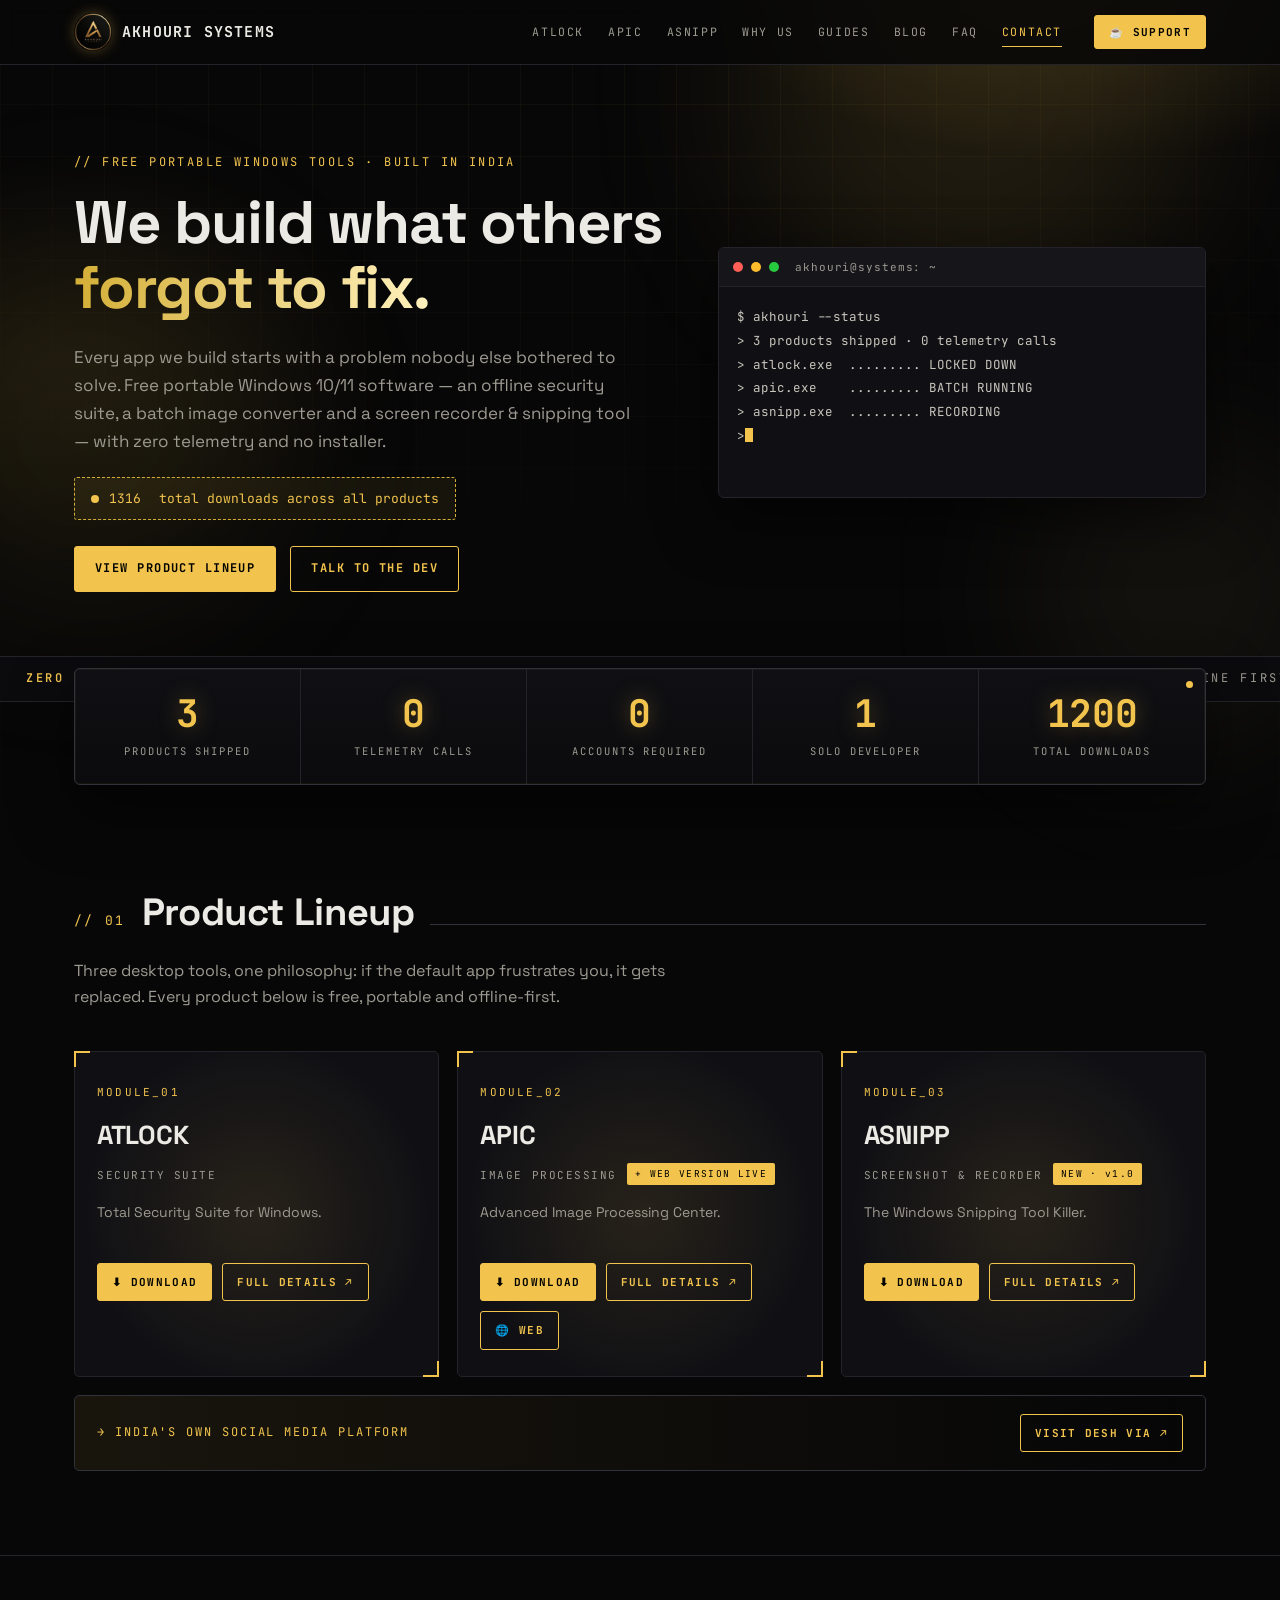
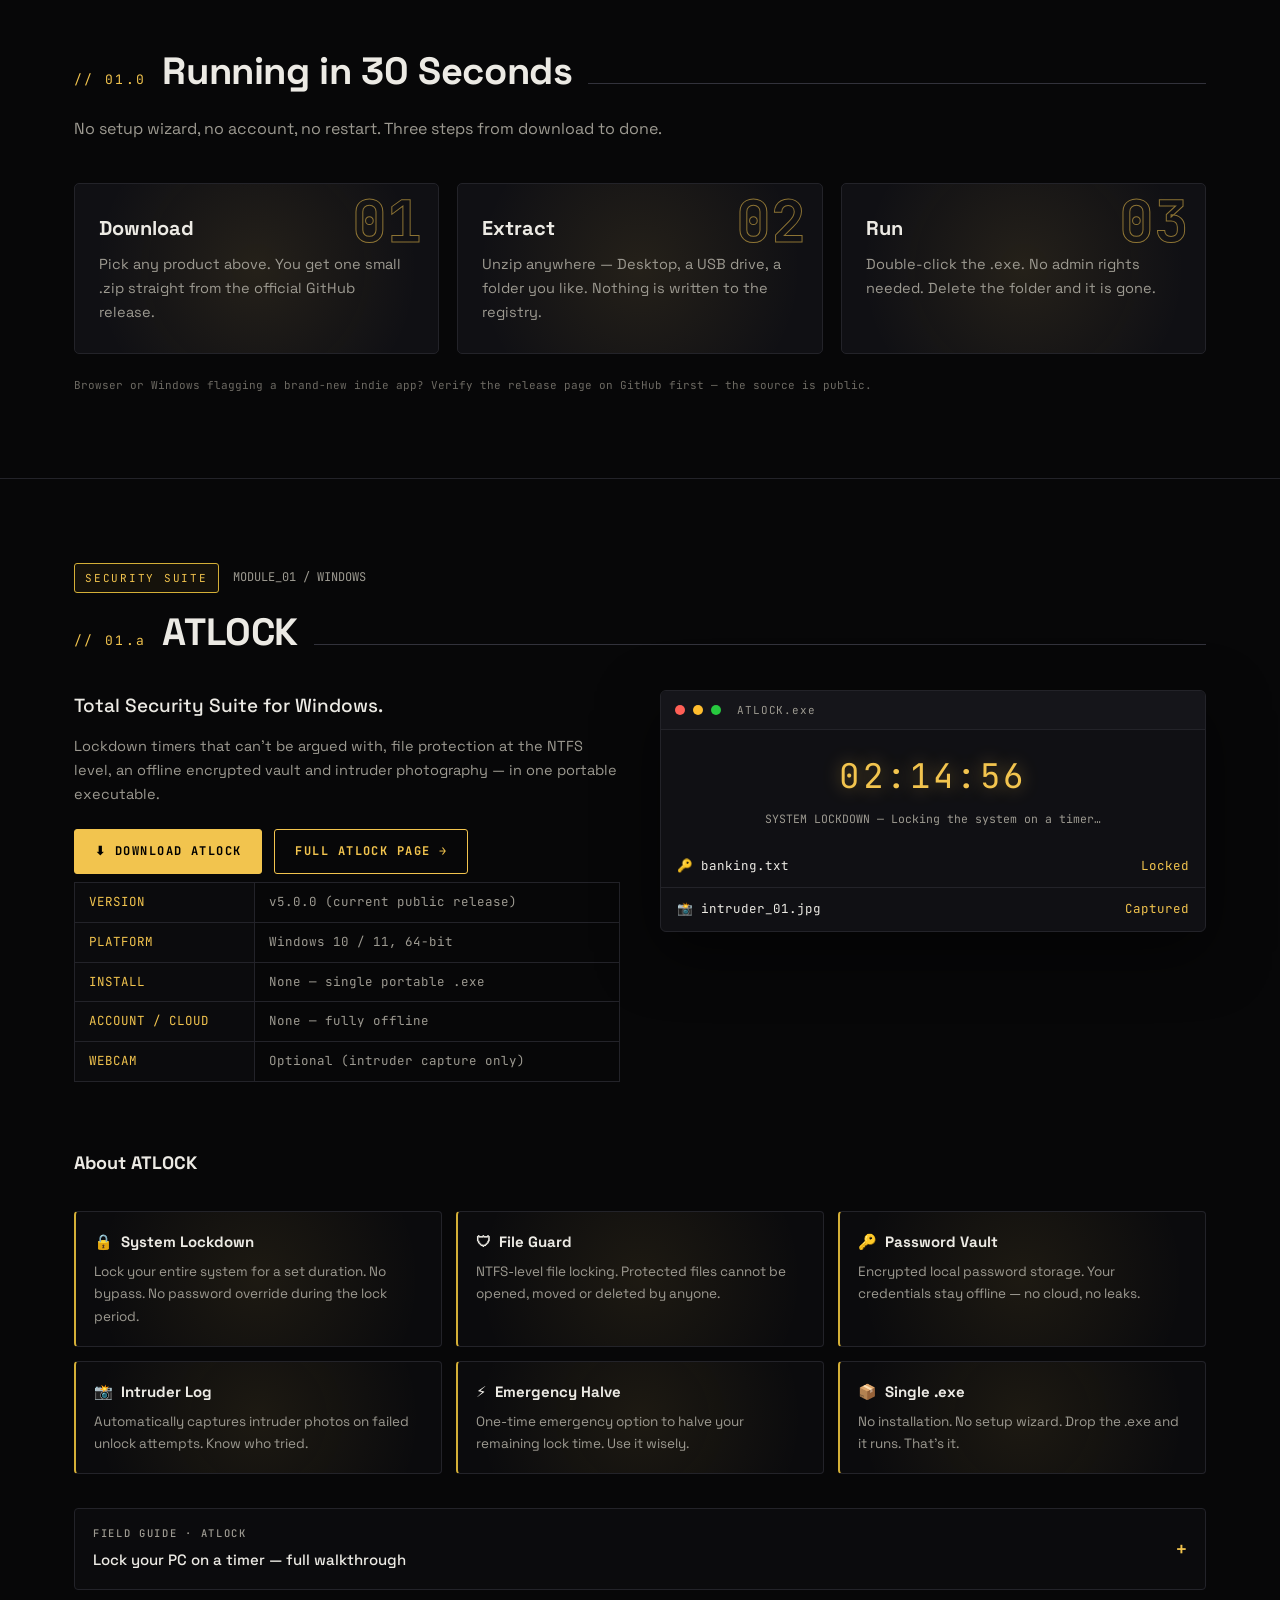
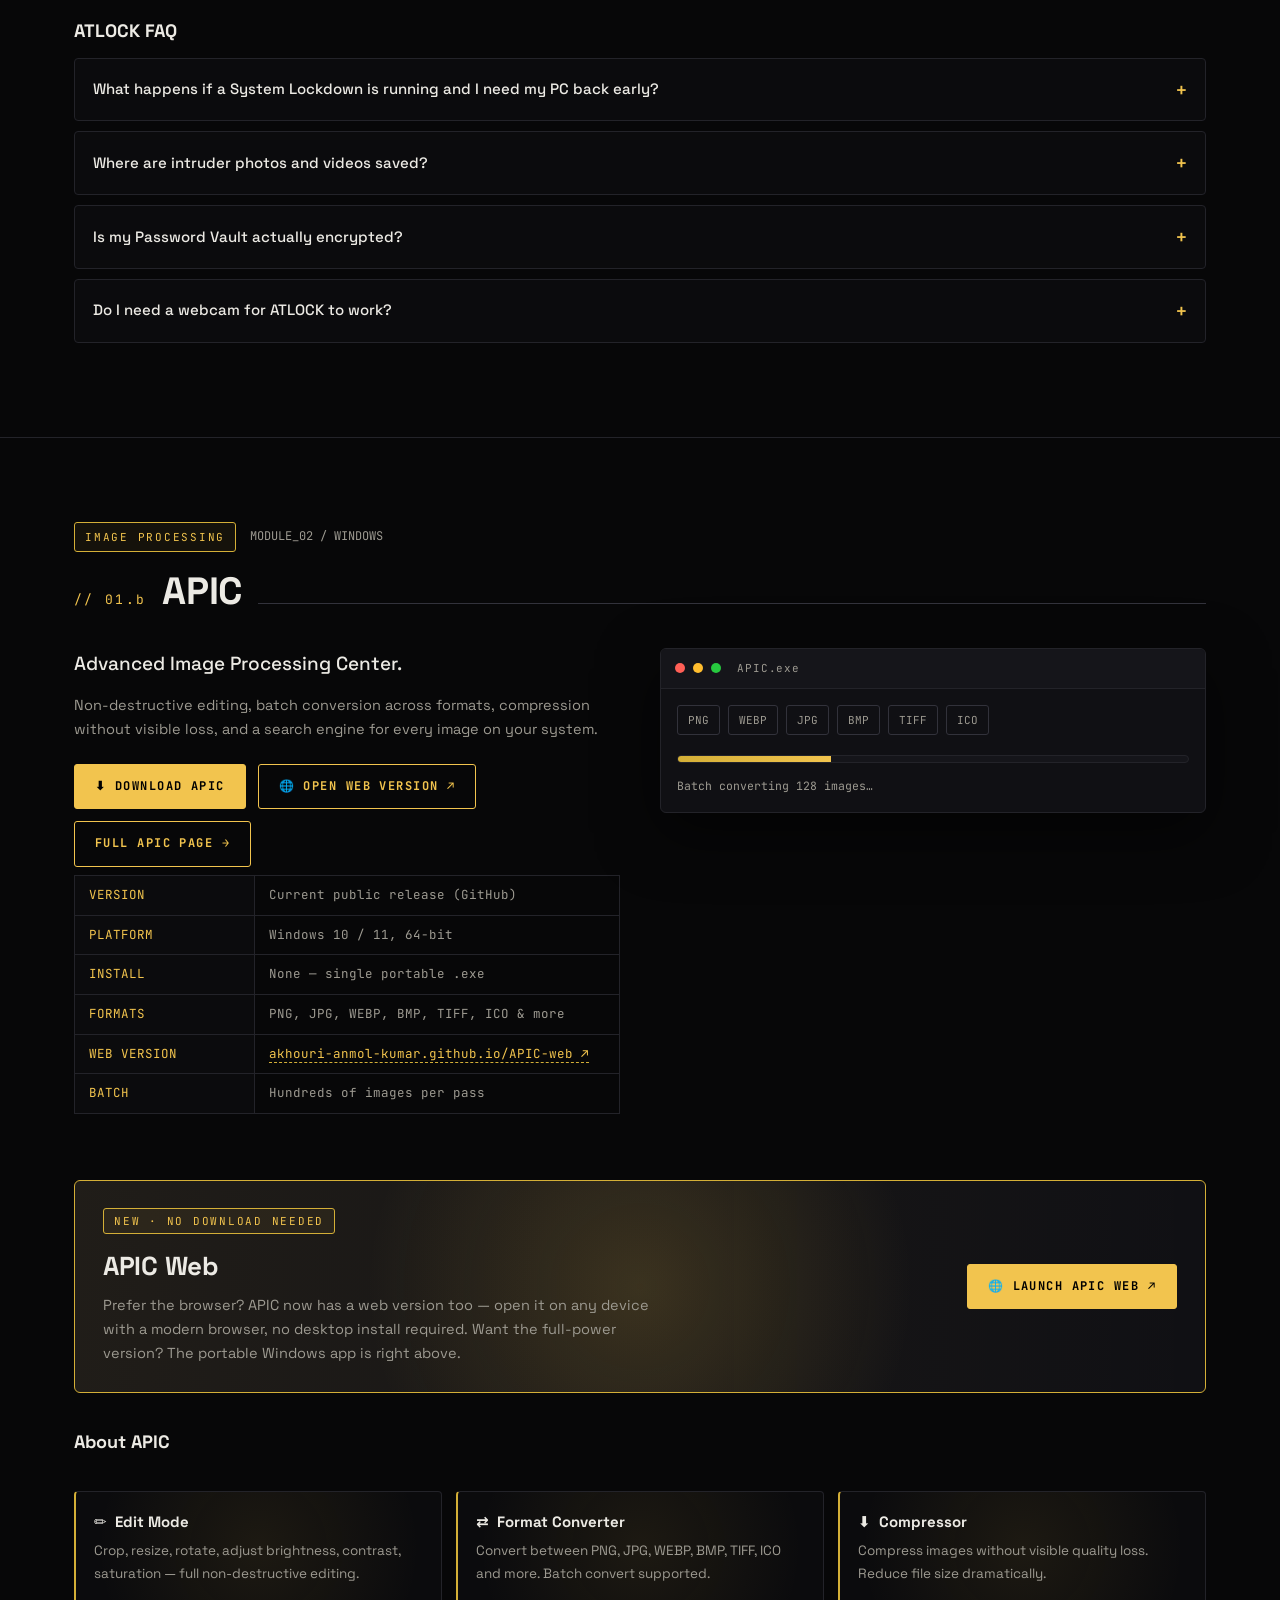
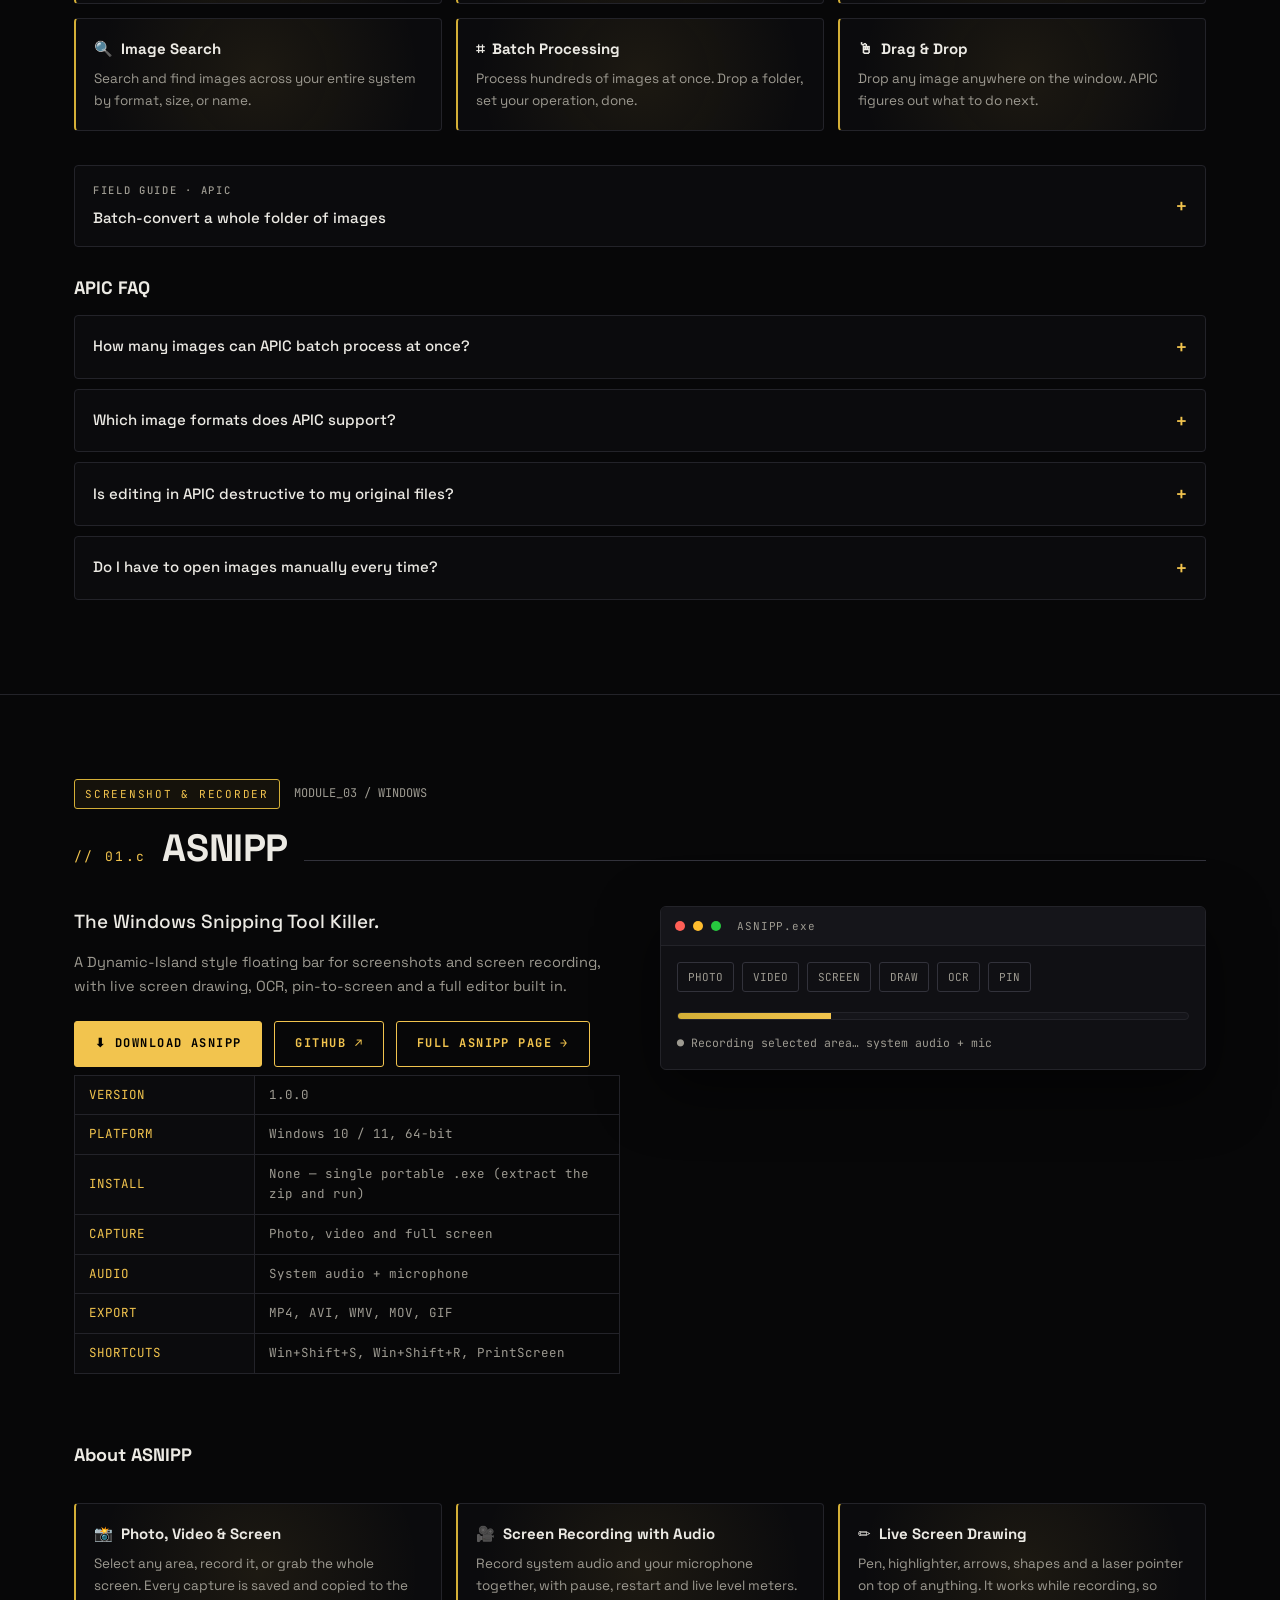
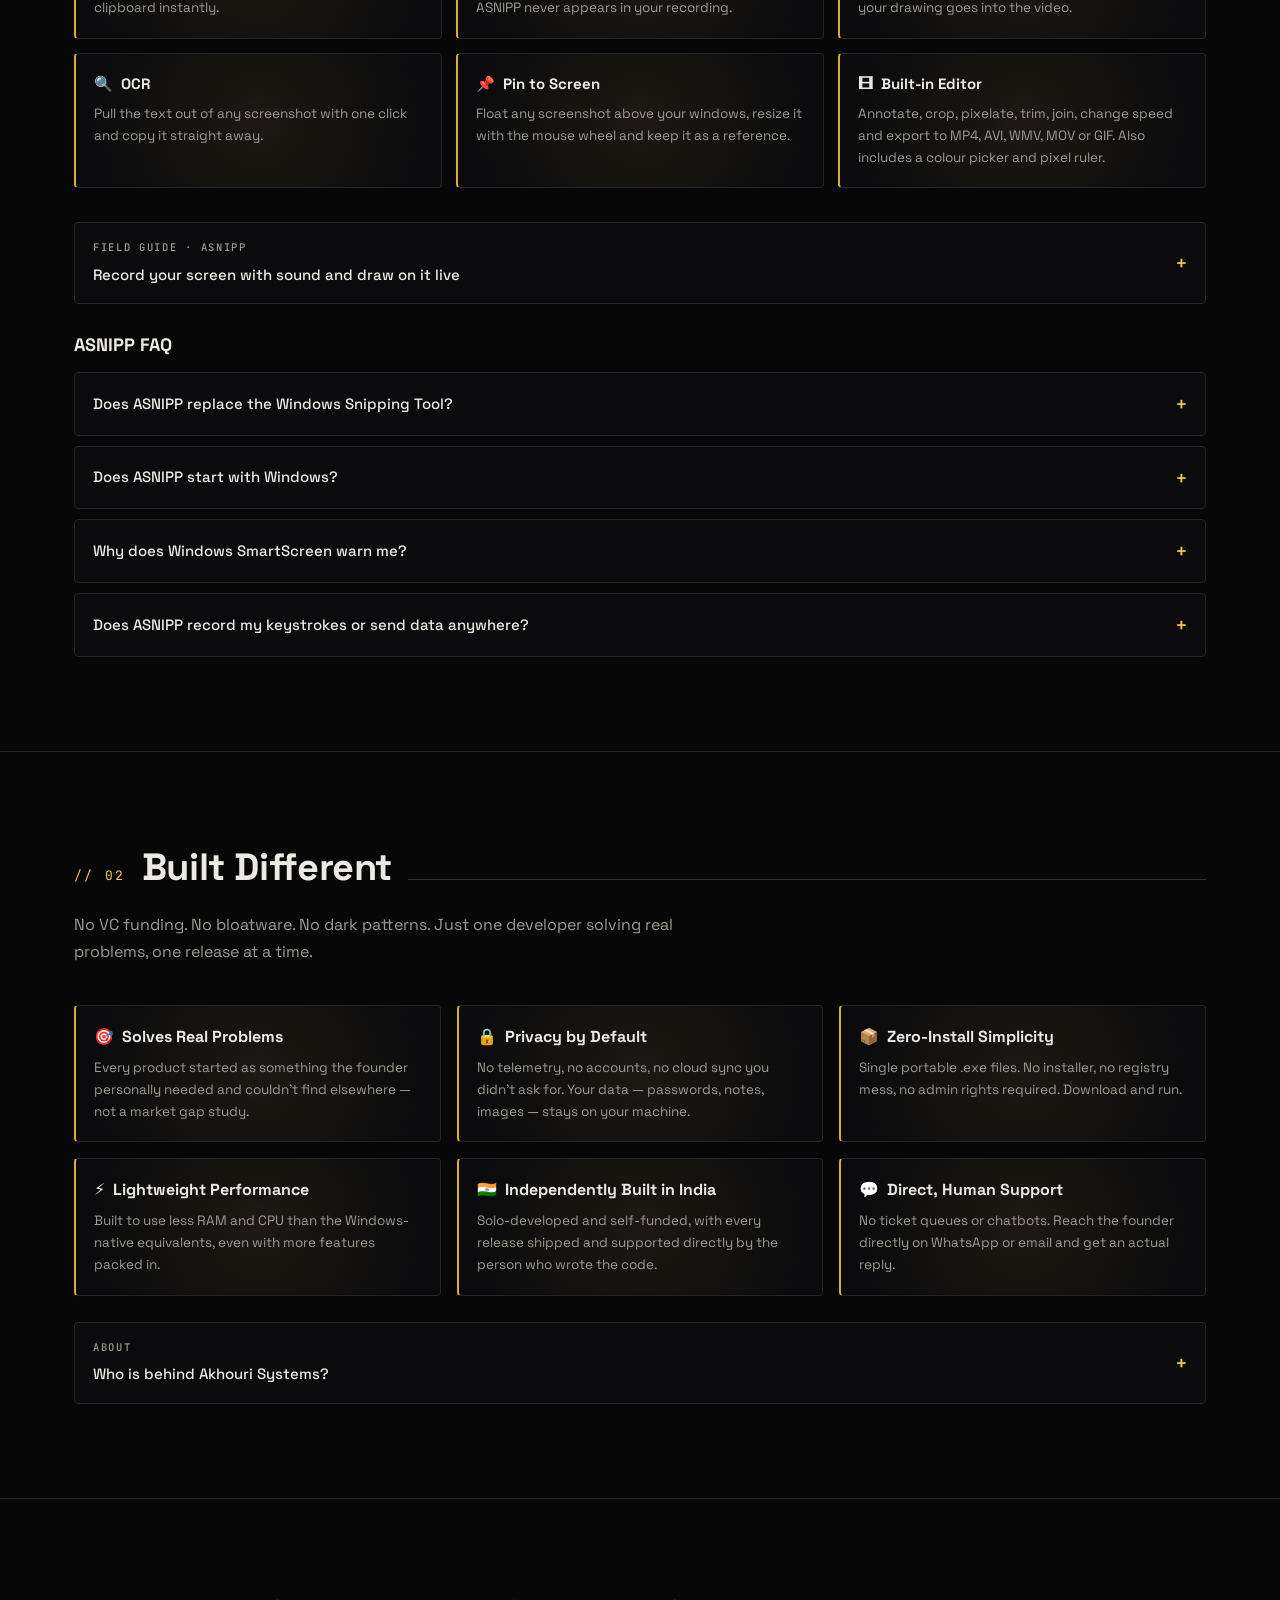
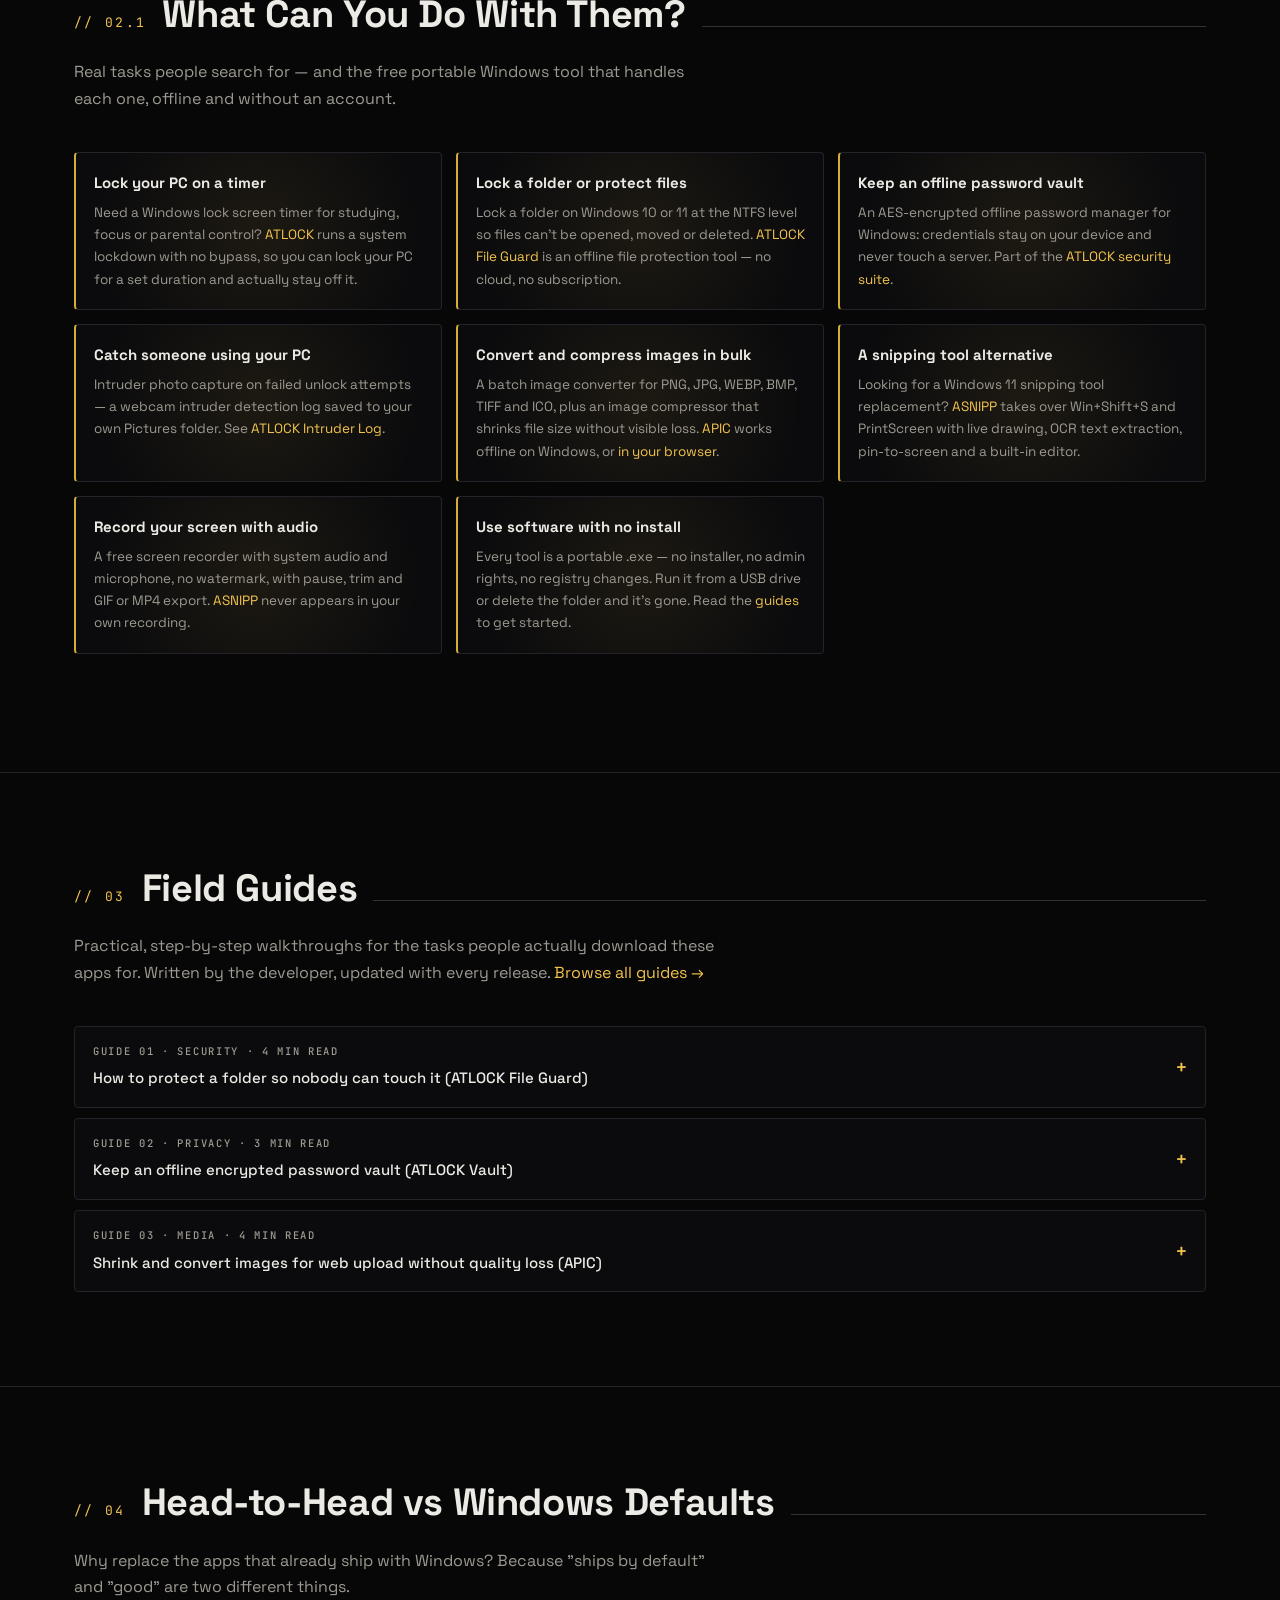
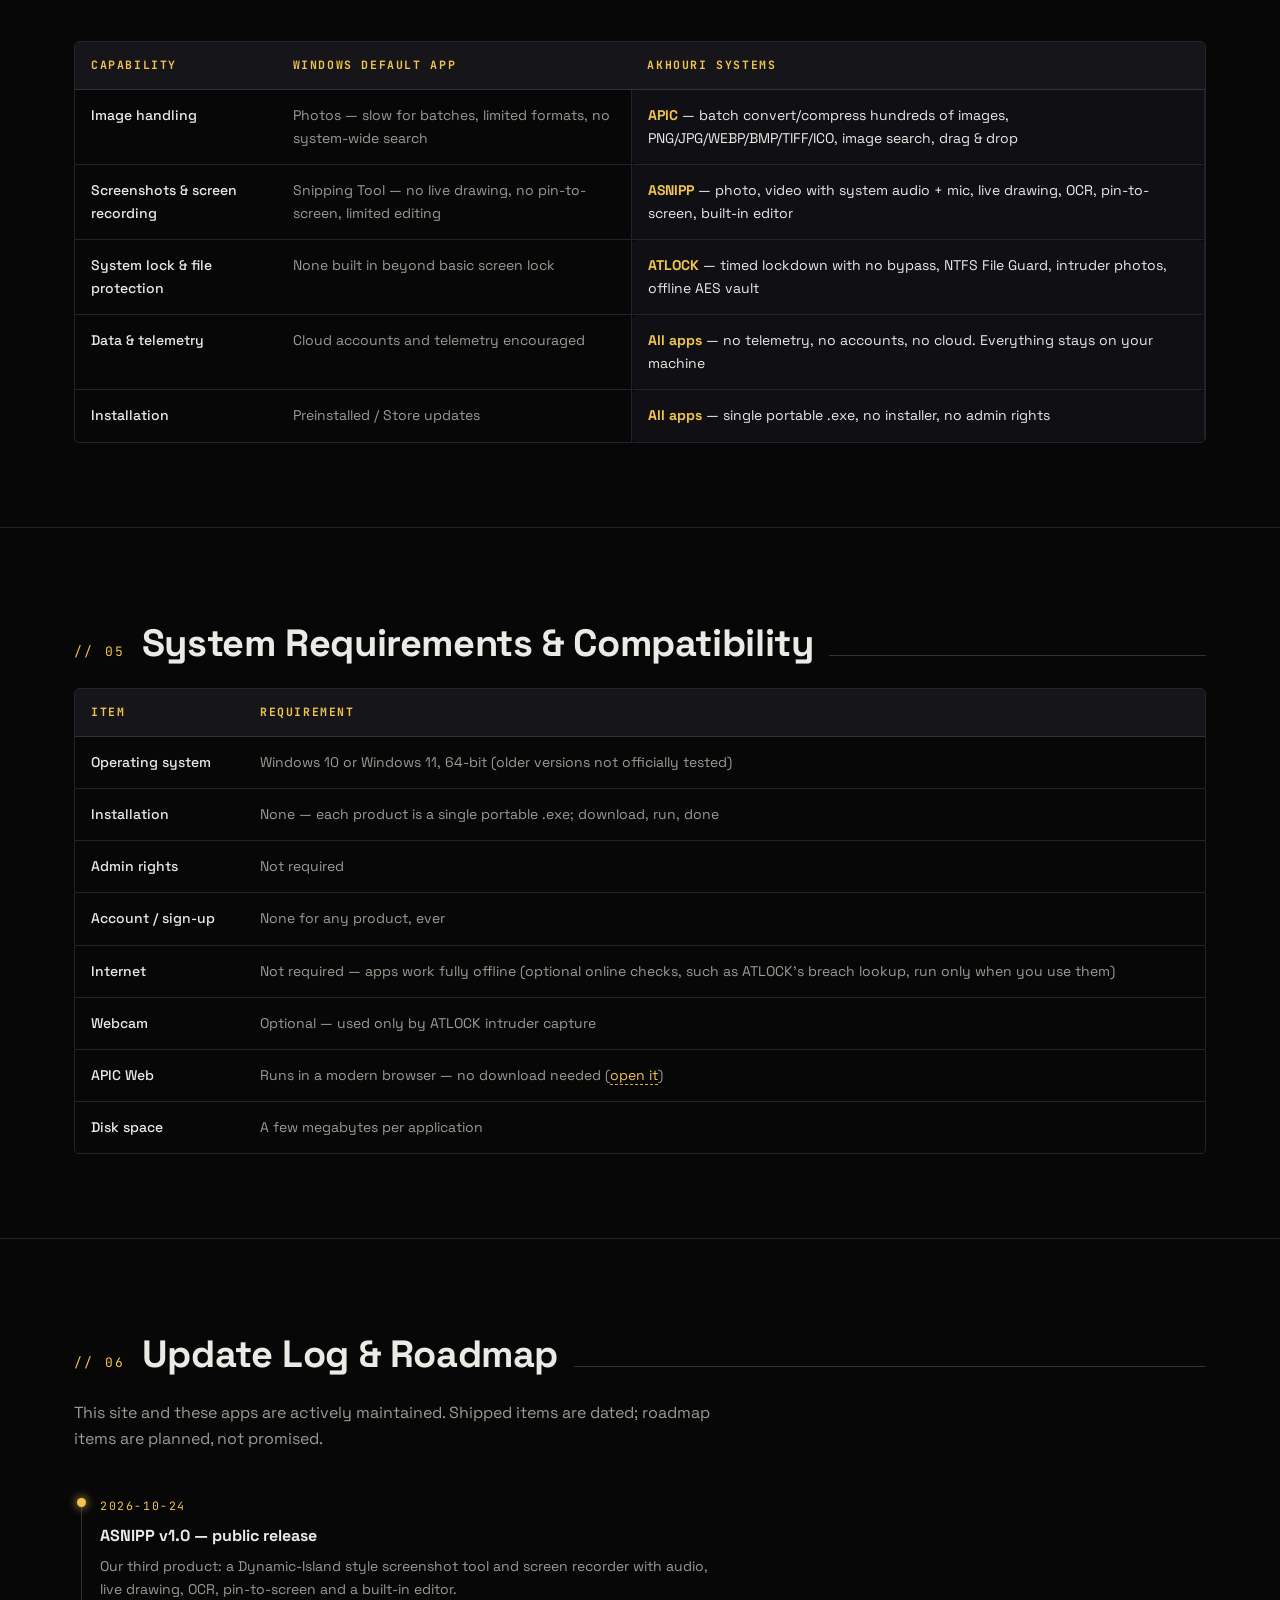
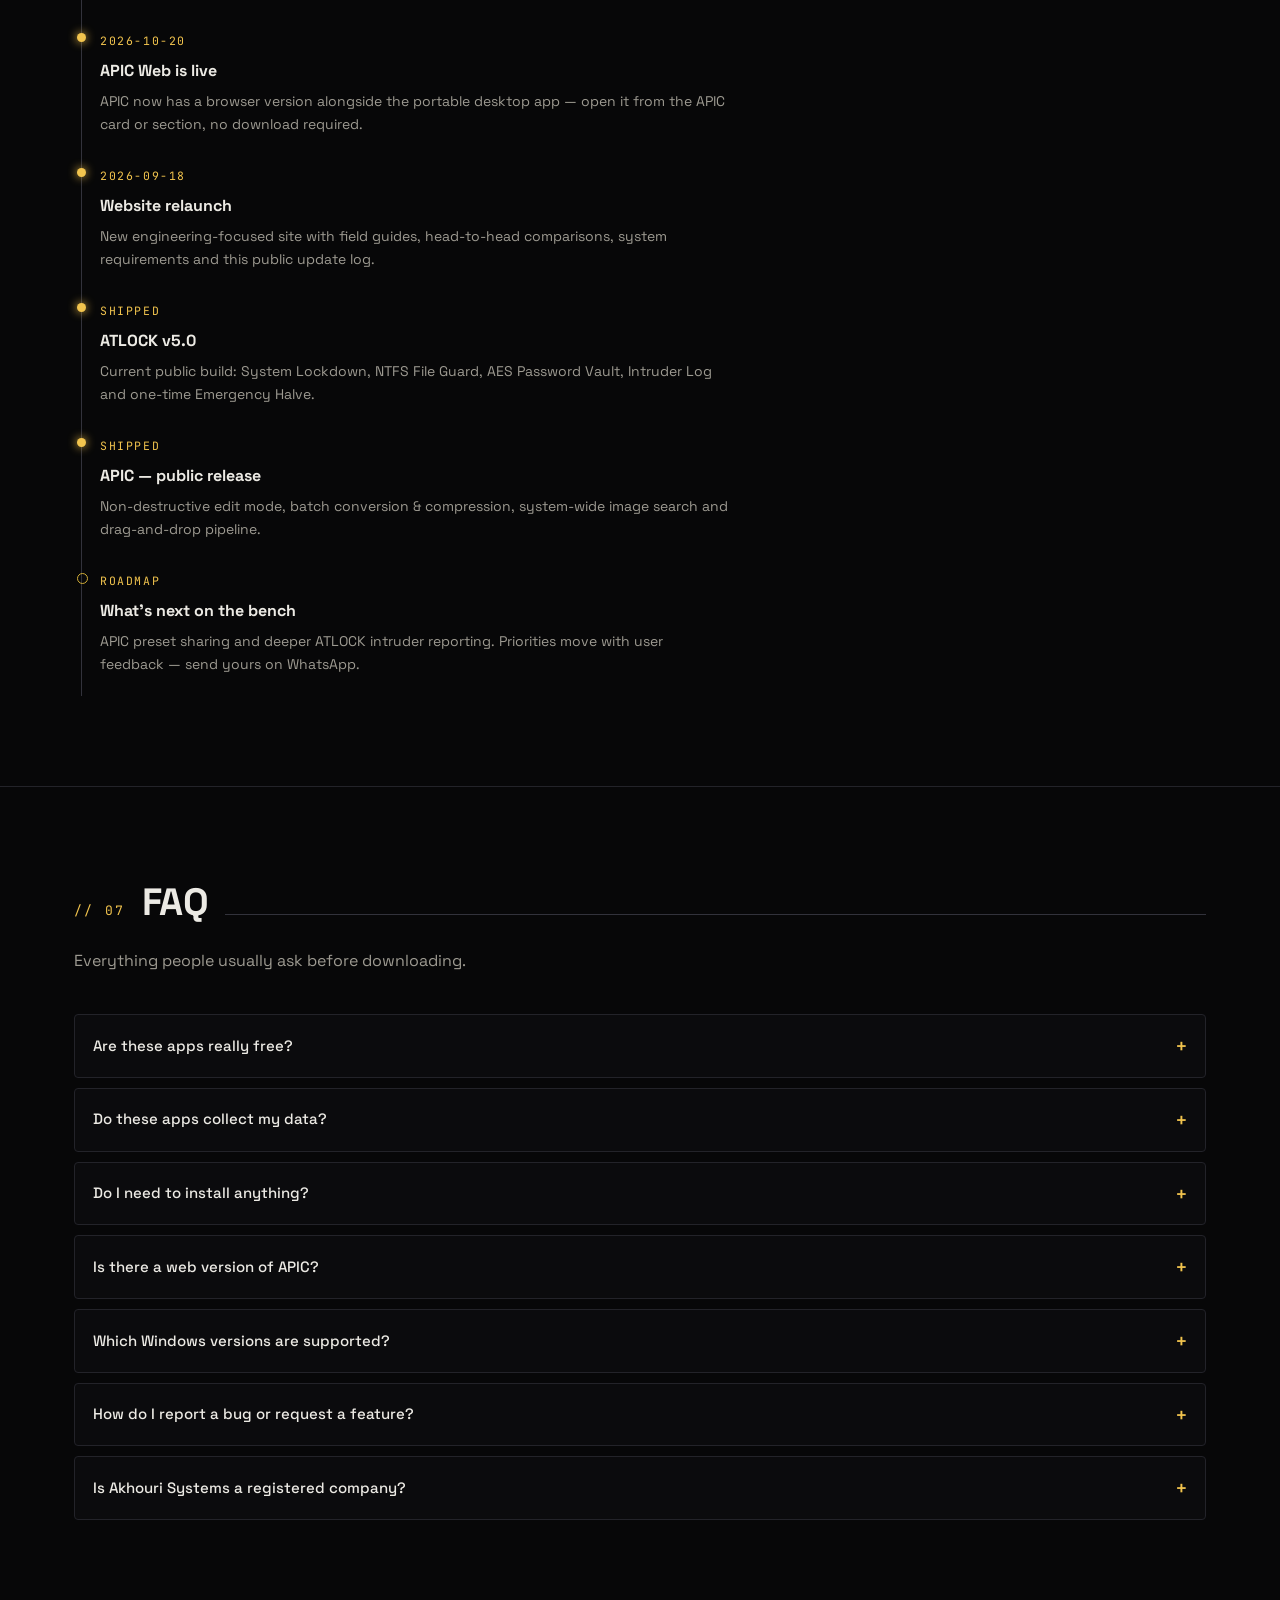
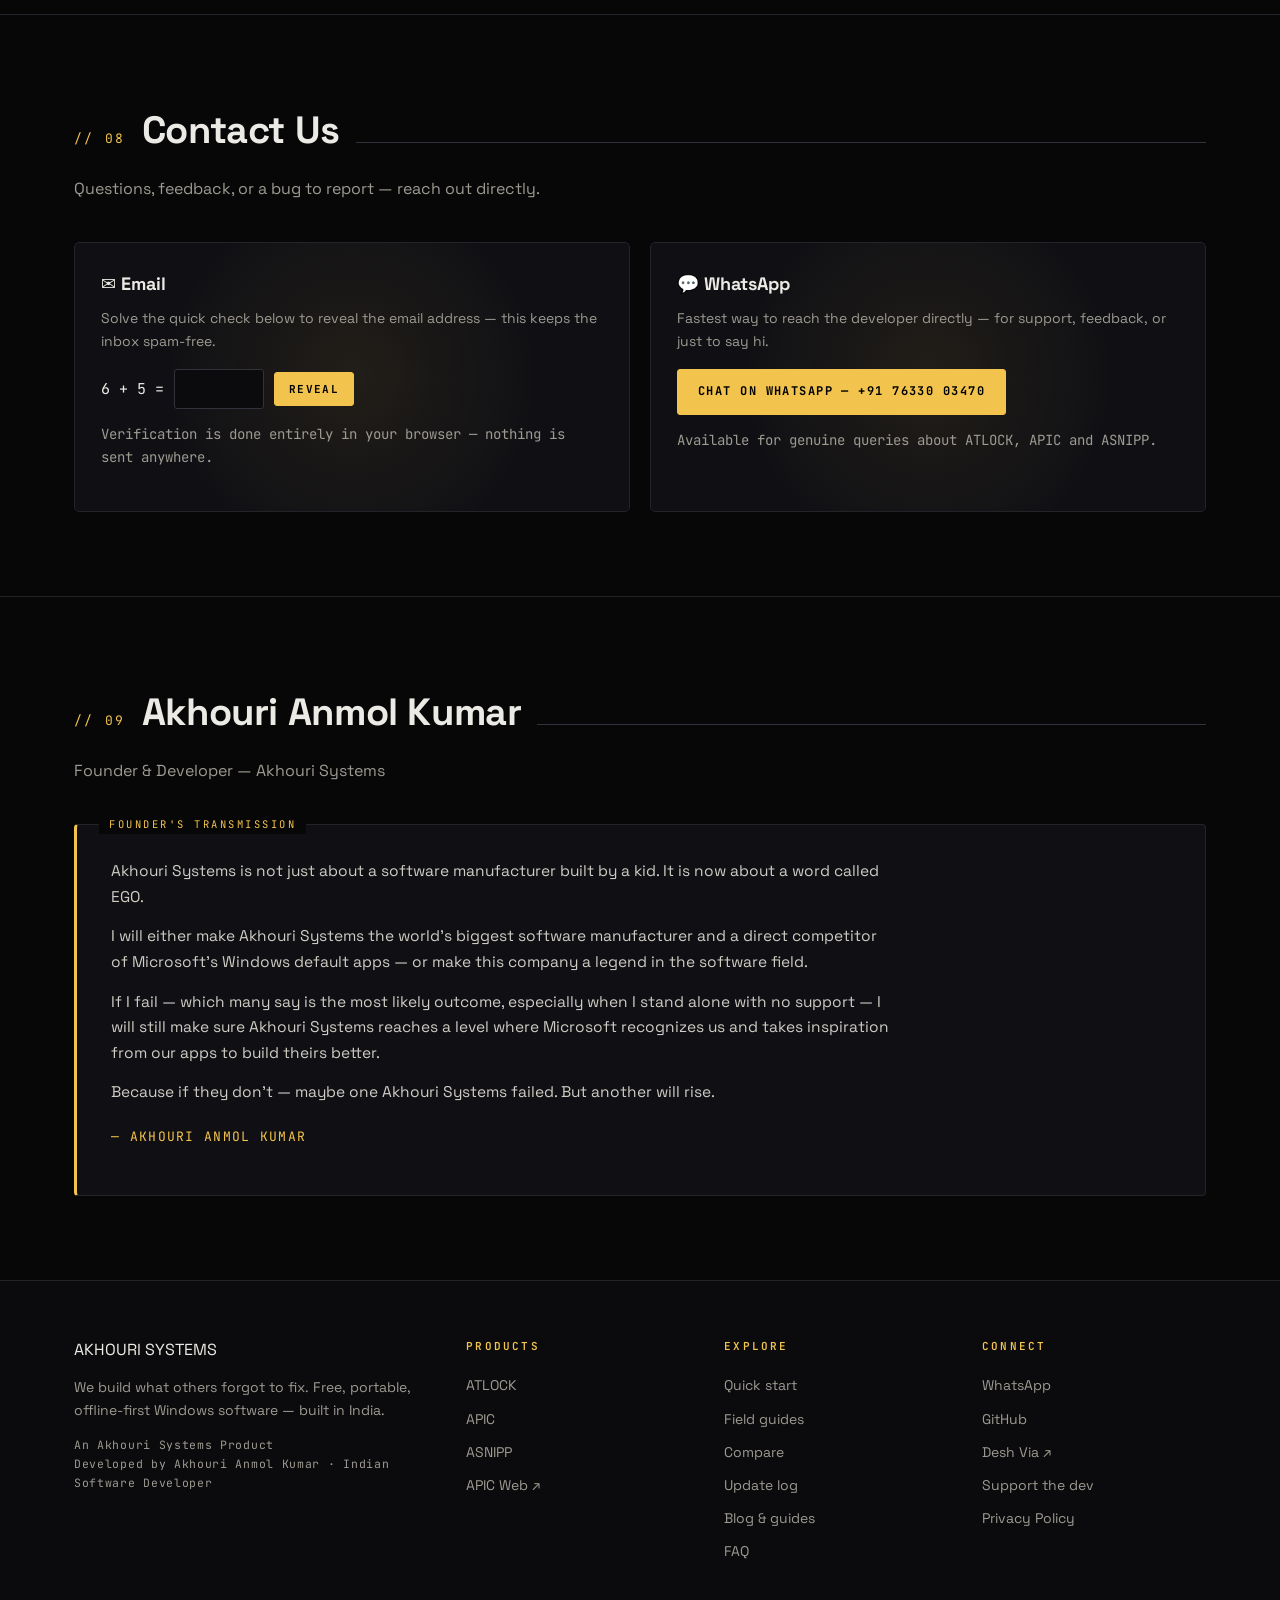
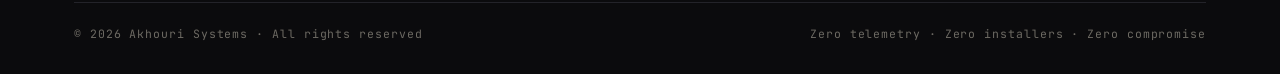
==== commit df9565e4: "Akhouri Systems website" ====
--- a/index.html
+++ b/index.html
@@ -892,9 +892,9 @@
   <div class="wrap nav-in">
     <a class="logo" href="#top"><img class="glyph" src="[data-uri]" alt="Akhouri Systems logo — free portable Windows software" width="38" height="38"><span class="logo-txt">AKHOURI&nbsp;SYSTEMS</span></a>
     <nav class="links" id="navLinks" aria-label="Primary">
-      <a href="#atlock">ATLOCK</a>
-      <a href="#apic">APIC</a>
-      <a href="#asnipp">ASNIPP</a>
+      <a href="atlock/" data-spy="#atlock">ATLOCK</a>
+      <a href="apic/" data-spy="#apic">APIC</a>
+      <a href="asnipp/" data-spy="#asnipp">ASNIPP</a>
       <a href="#why">WHY US</a>
       <a href="#guides">GUIDES</a>
       <a href="blog/">BLOG</a>
@@ -1502,7 +1502,7 @@
 const spy = new IntersectionObserver(es => es.forEach(e => {
   if(e.isIntersecting){
     document.querySelectorAll('nav.links a').forEach(a =>
-      a.classList.toggle('active', a.getAttribute('href') === '#' + e.target.id));
+      a.classList.toggle('active', (a.getAttribute('data-spy') || a.getAttribute('href')) === '#' + e.target.id));
   }
 }), {rootMargin:'-40% 0px -55% 0px'});
 ['atlock','apic','asnipp','why','guides','faq','contact'].forEach(id => {
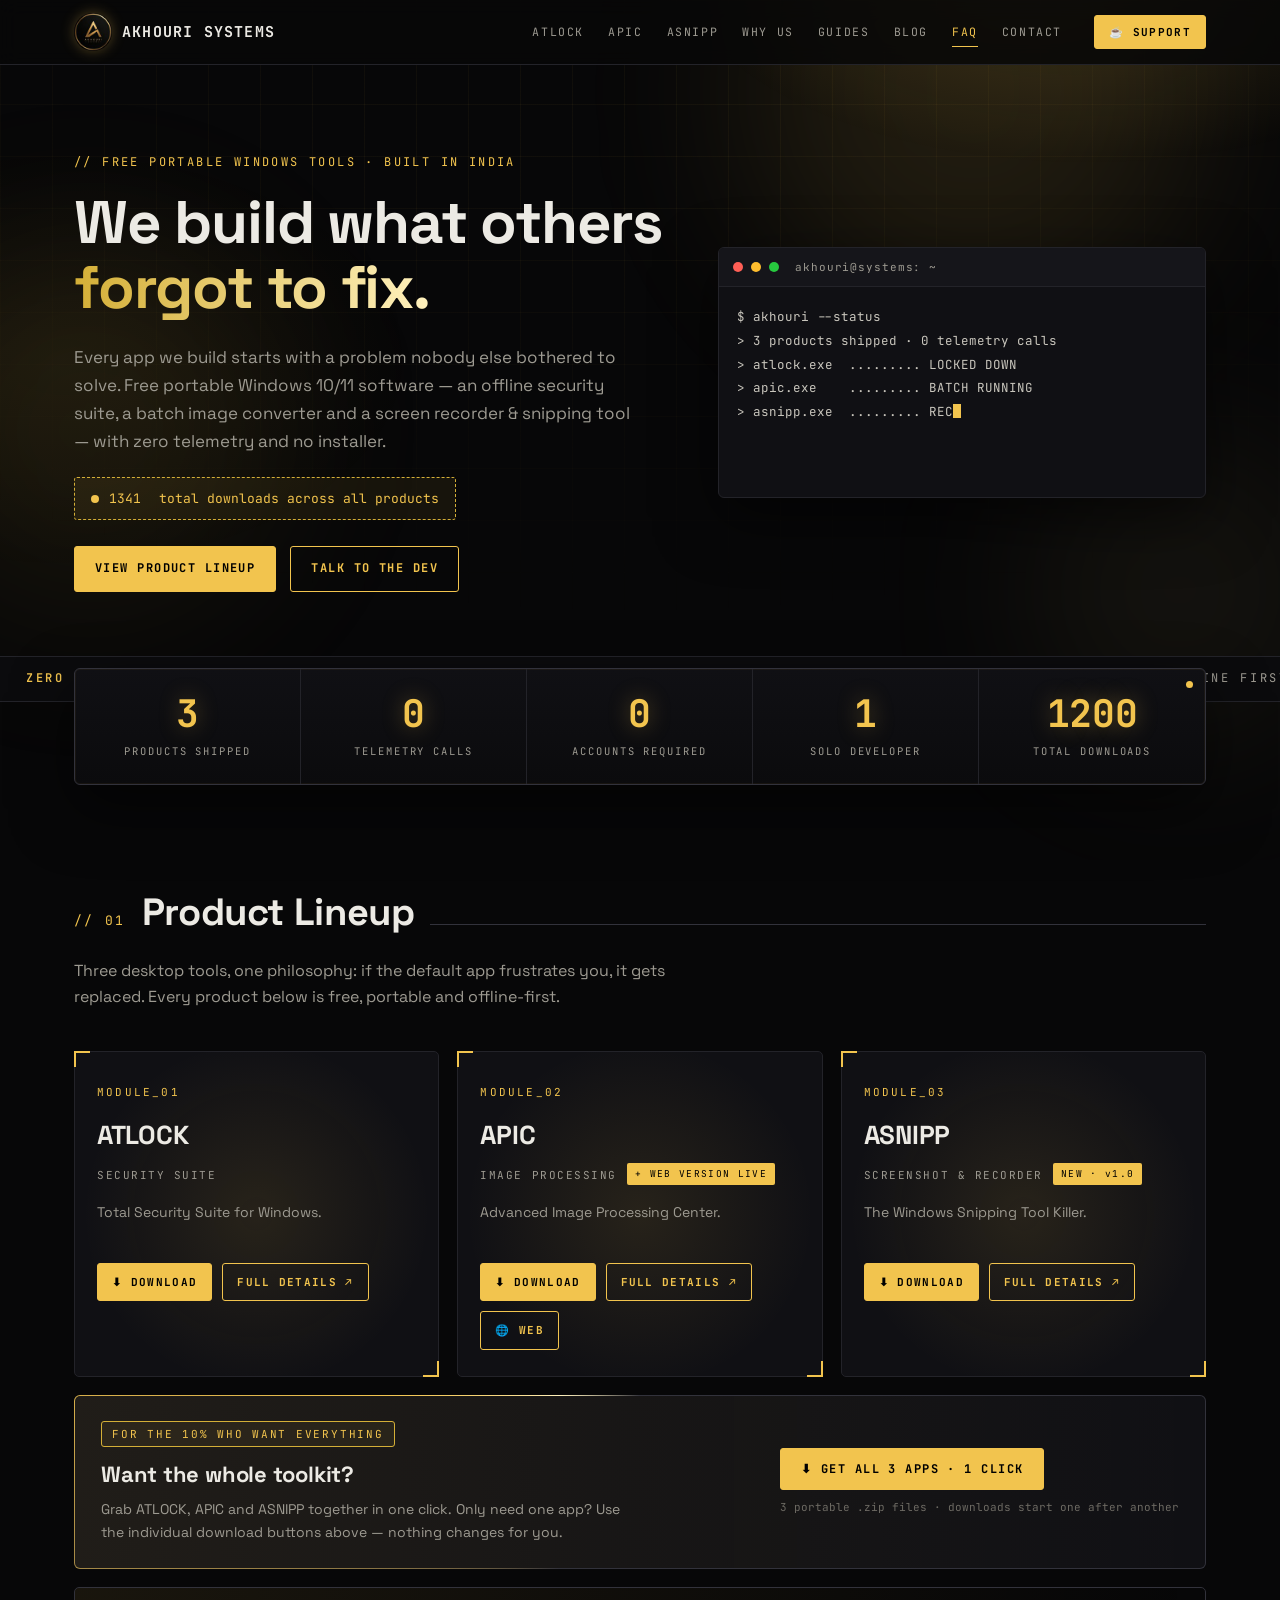
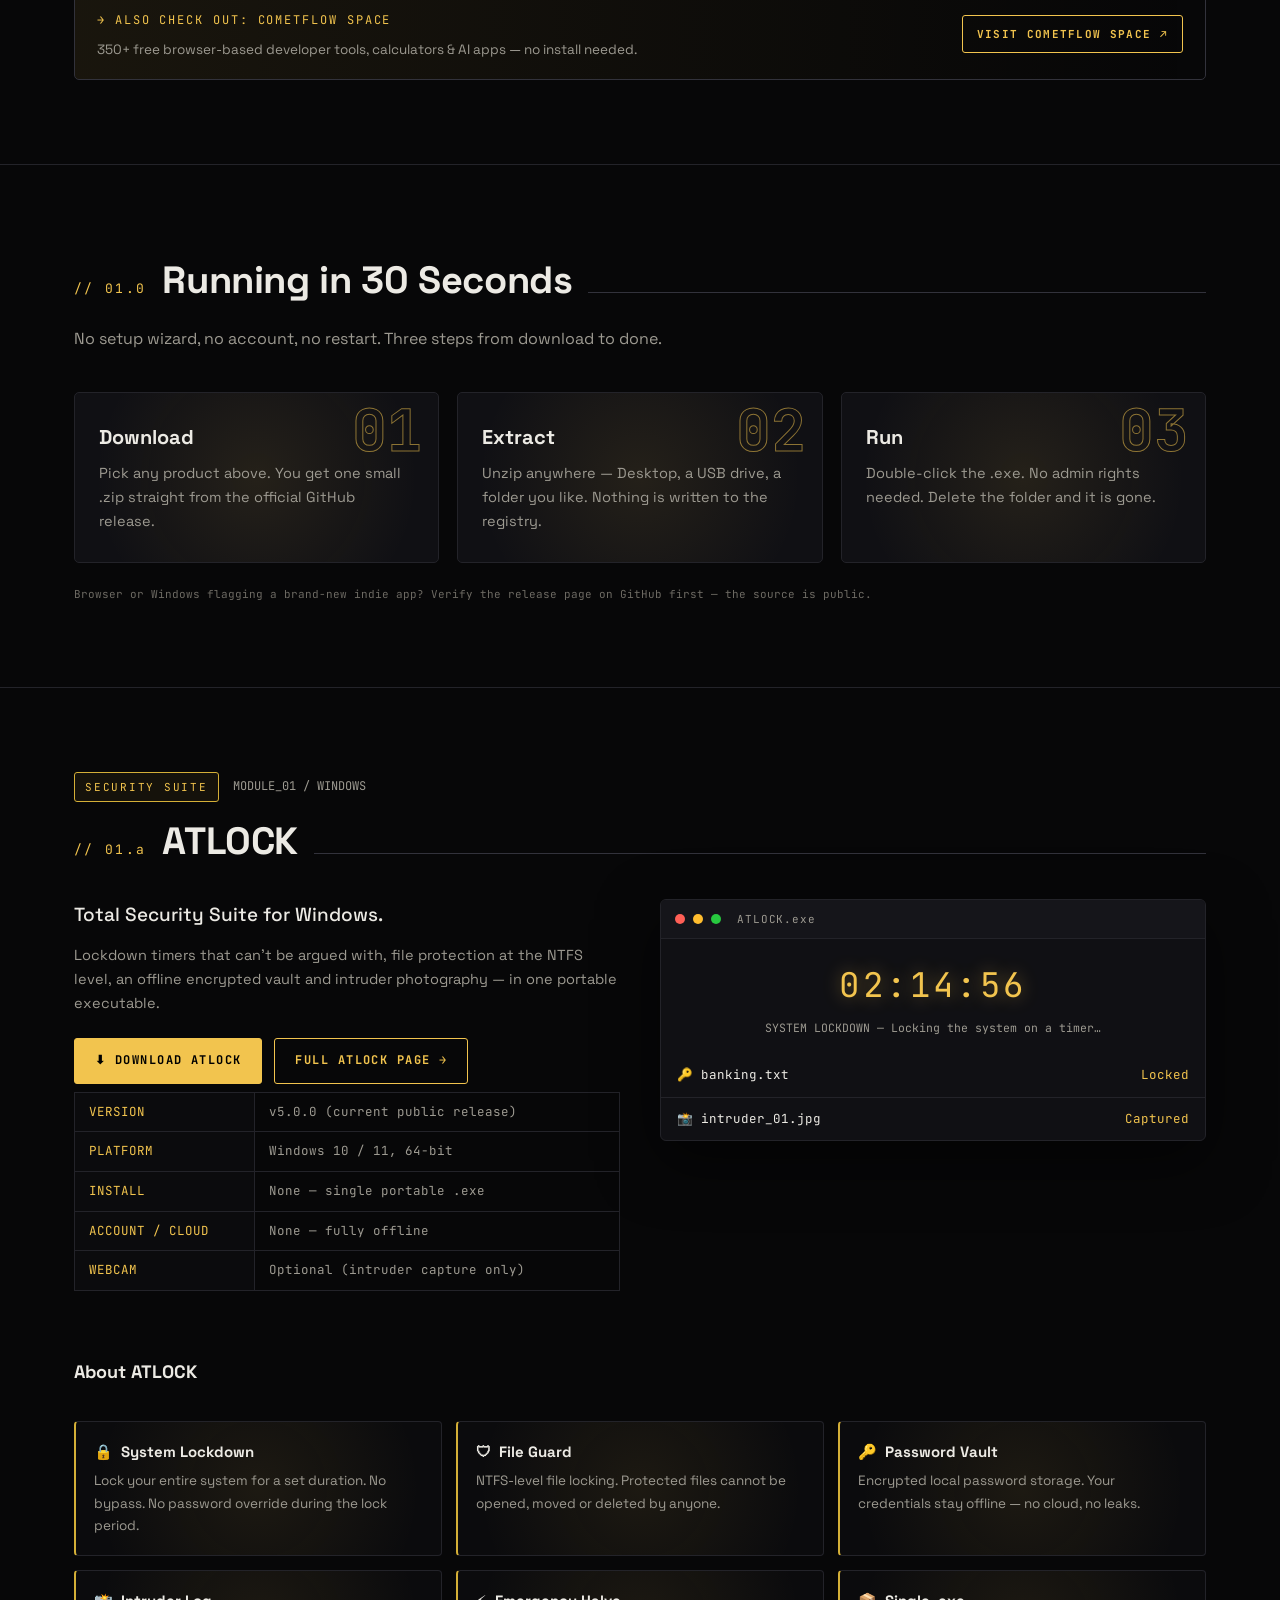
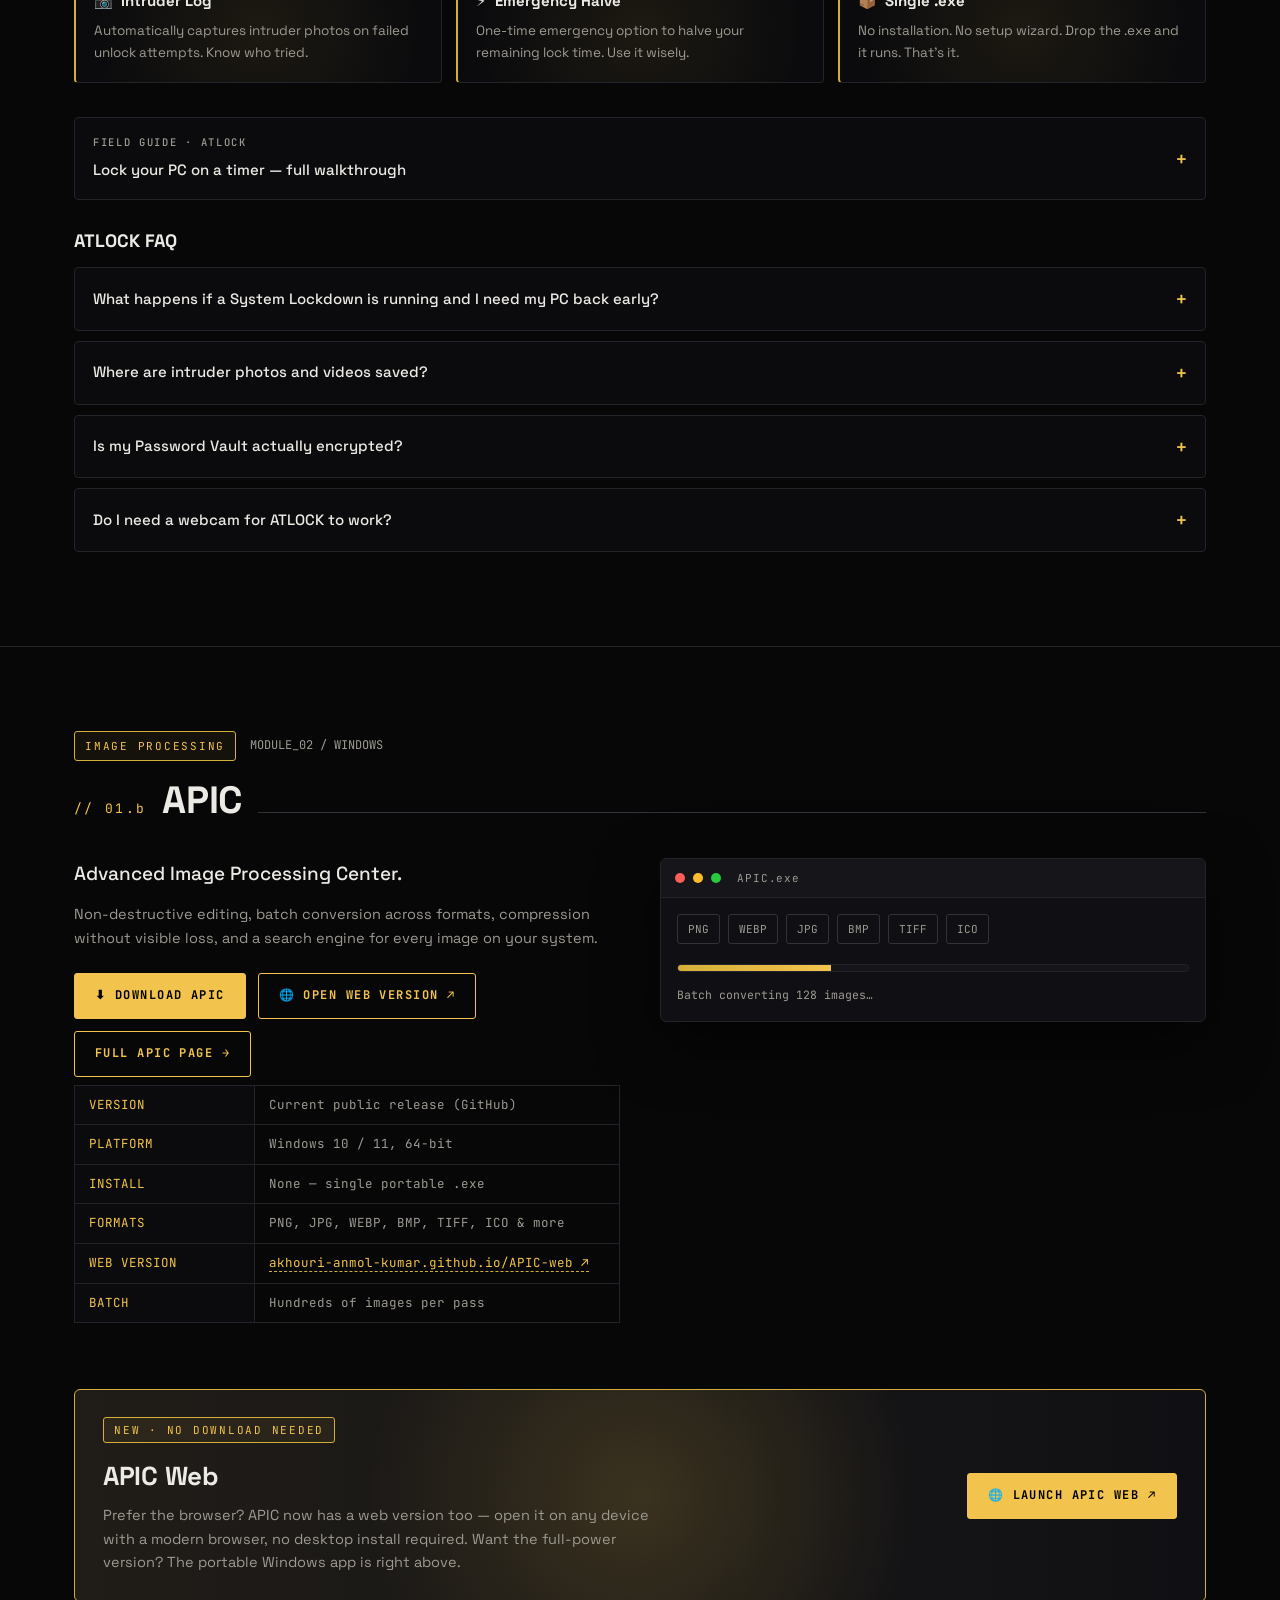
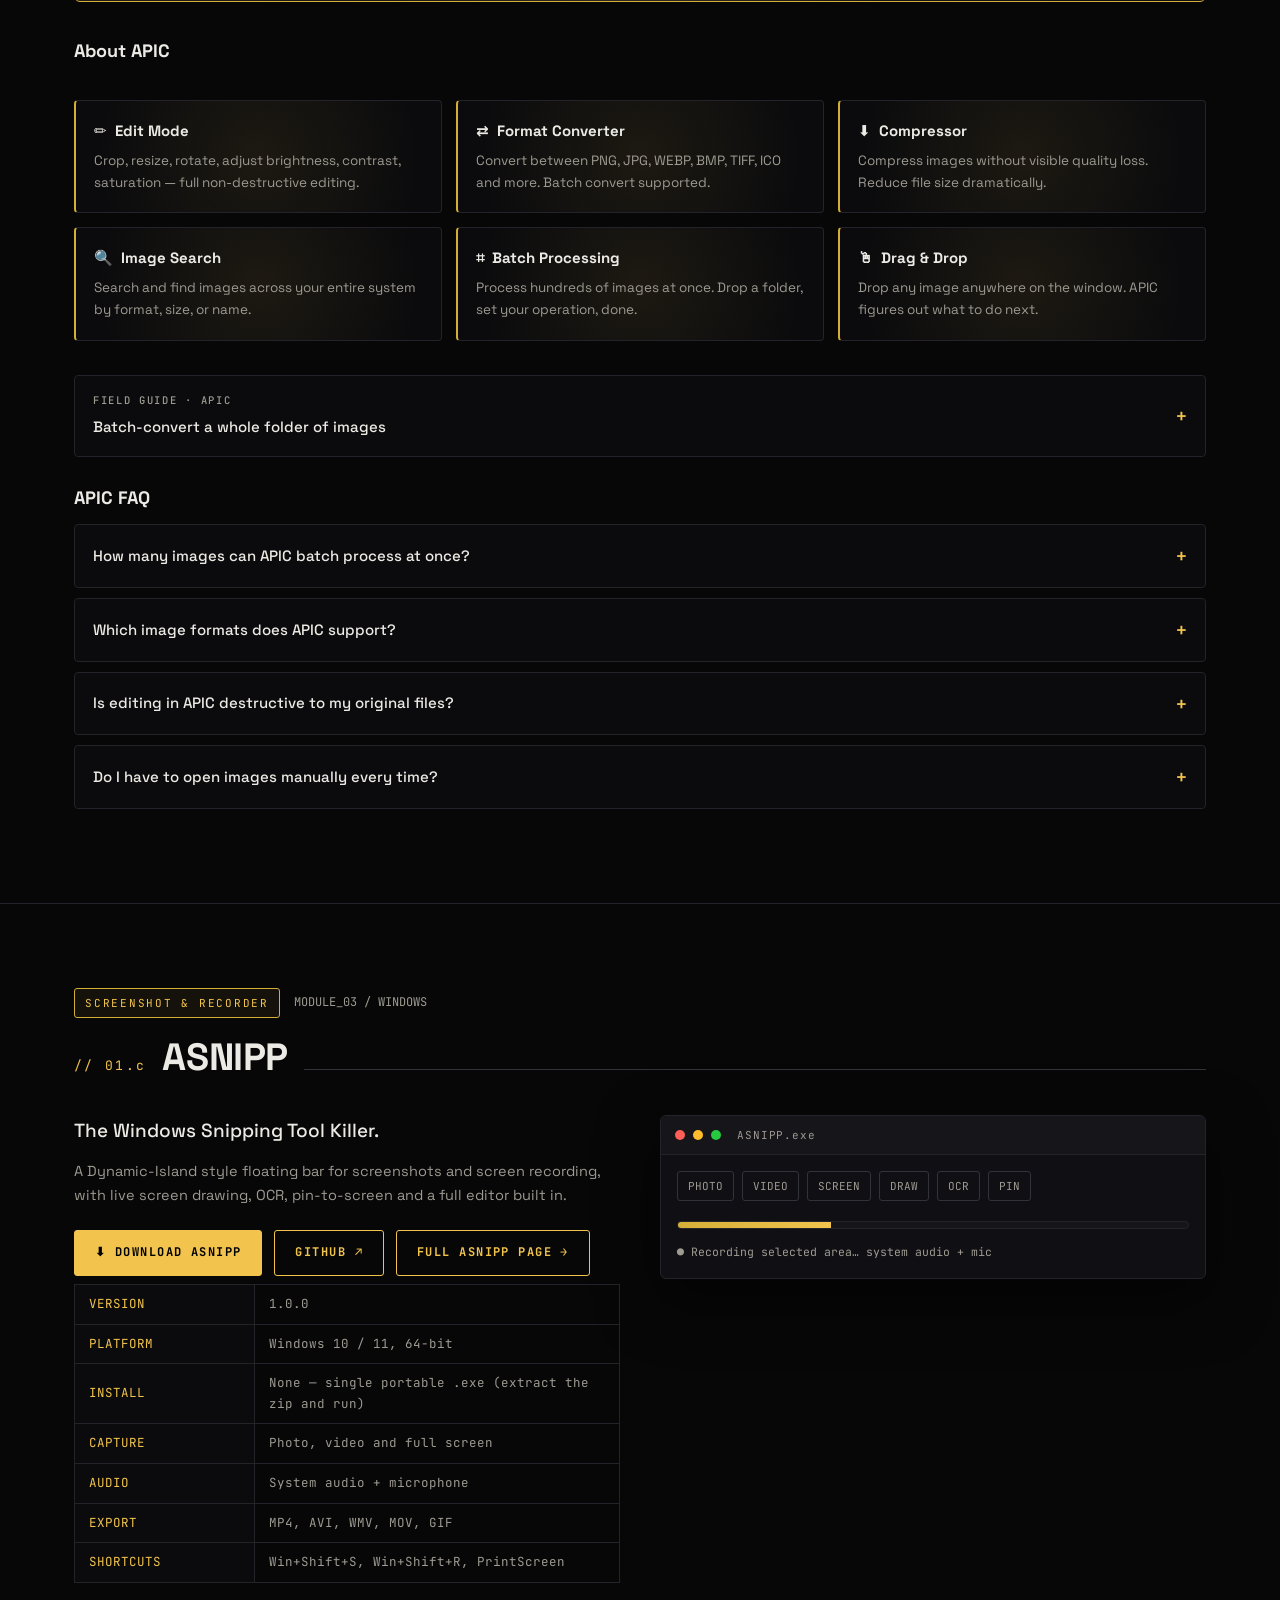
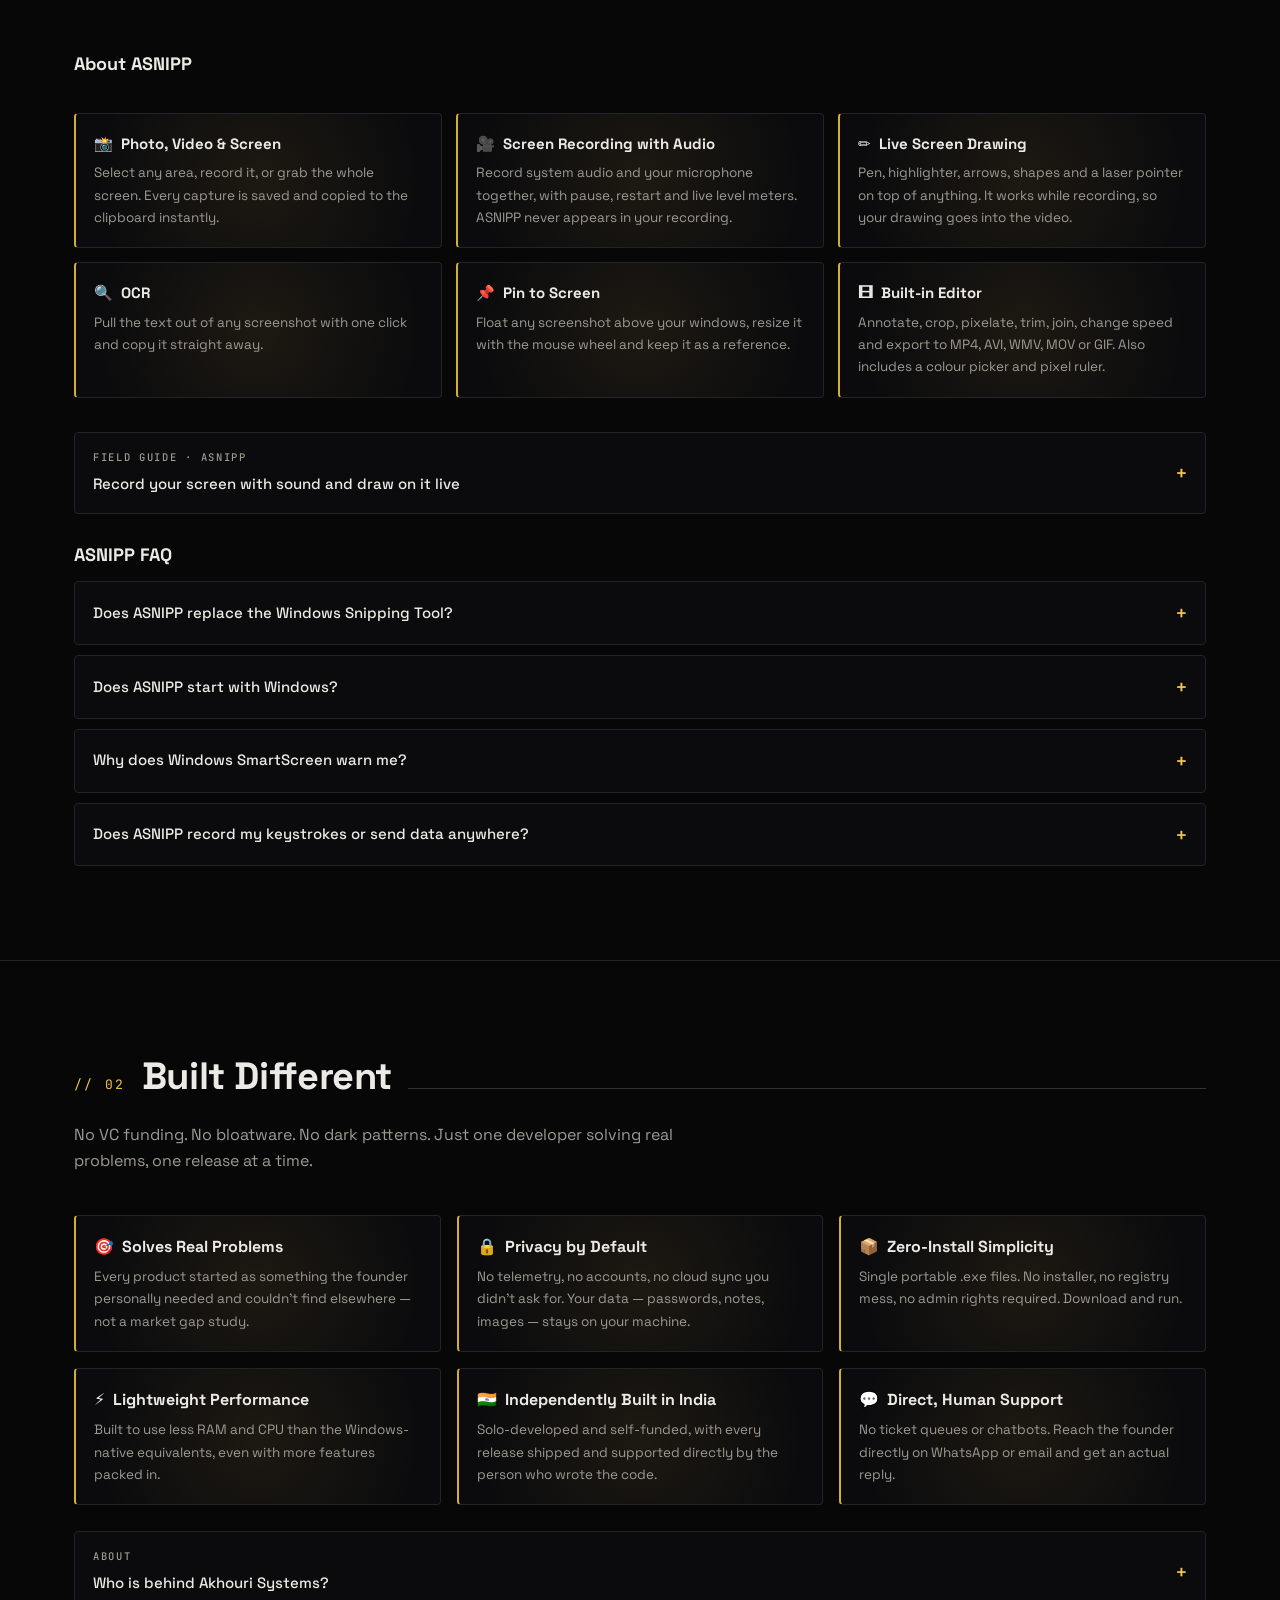
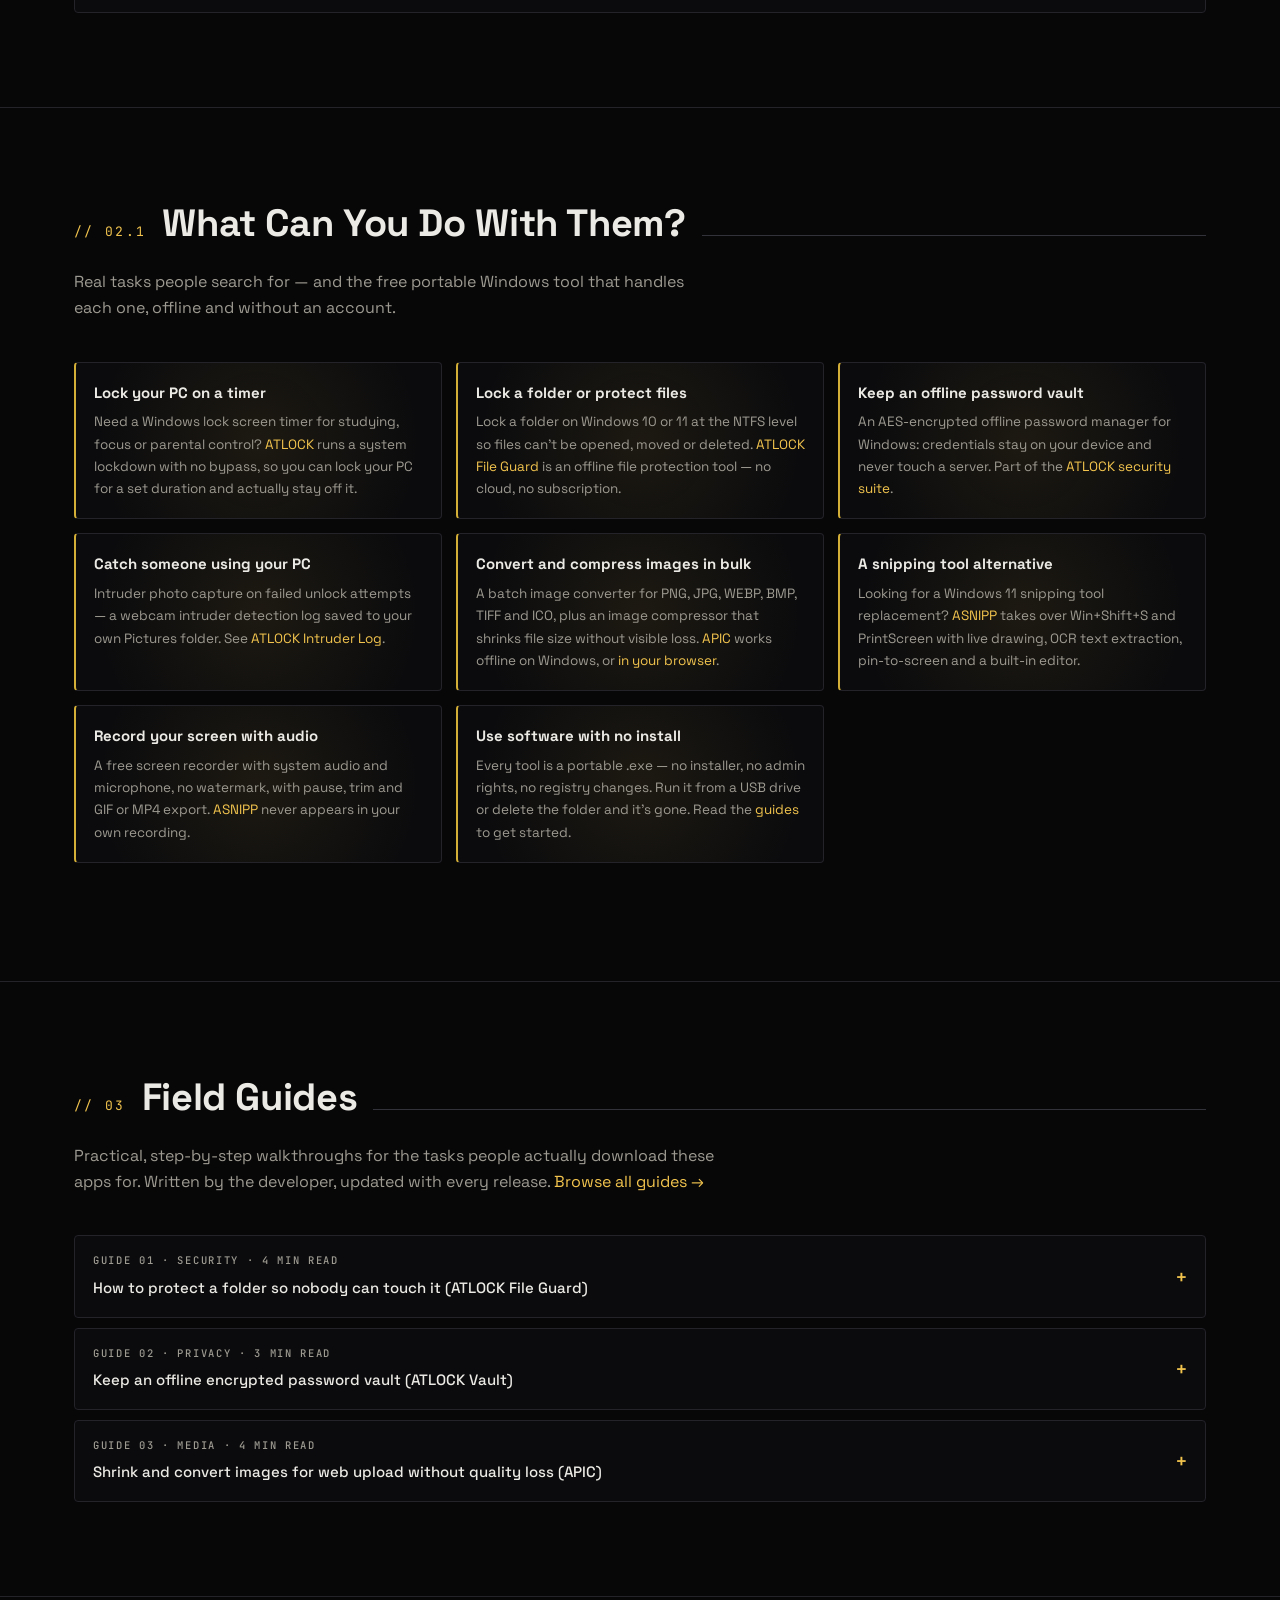
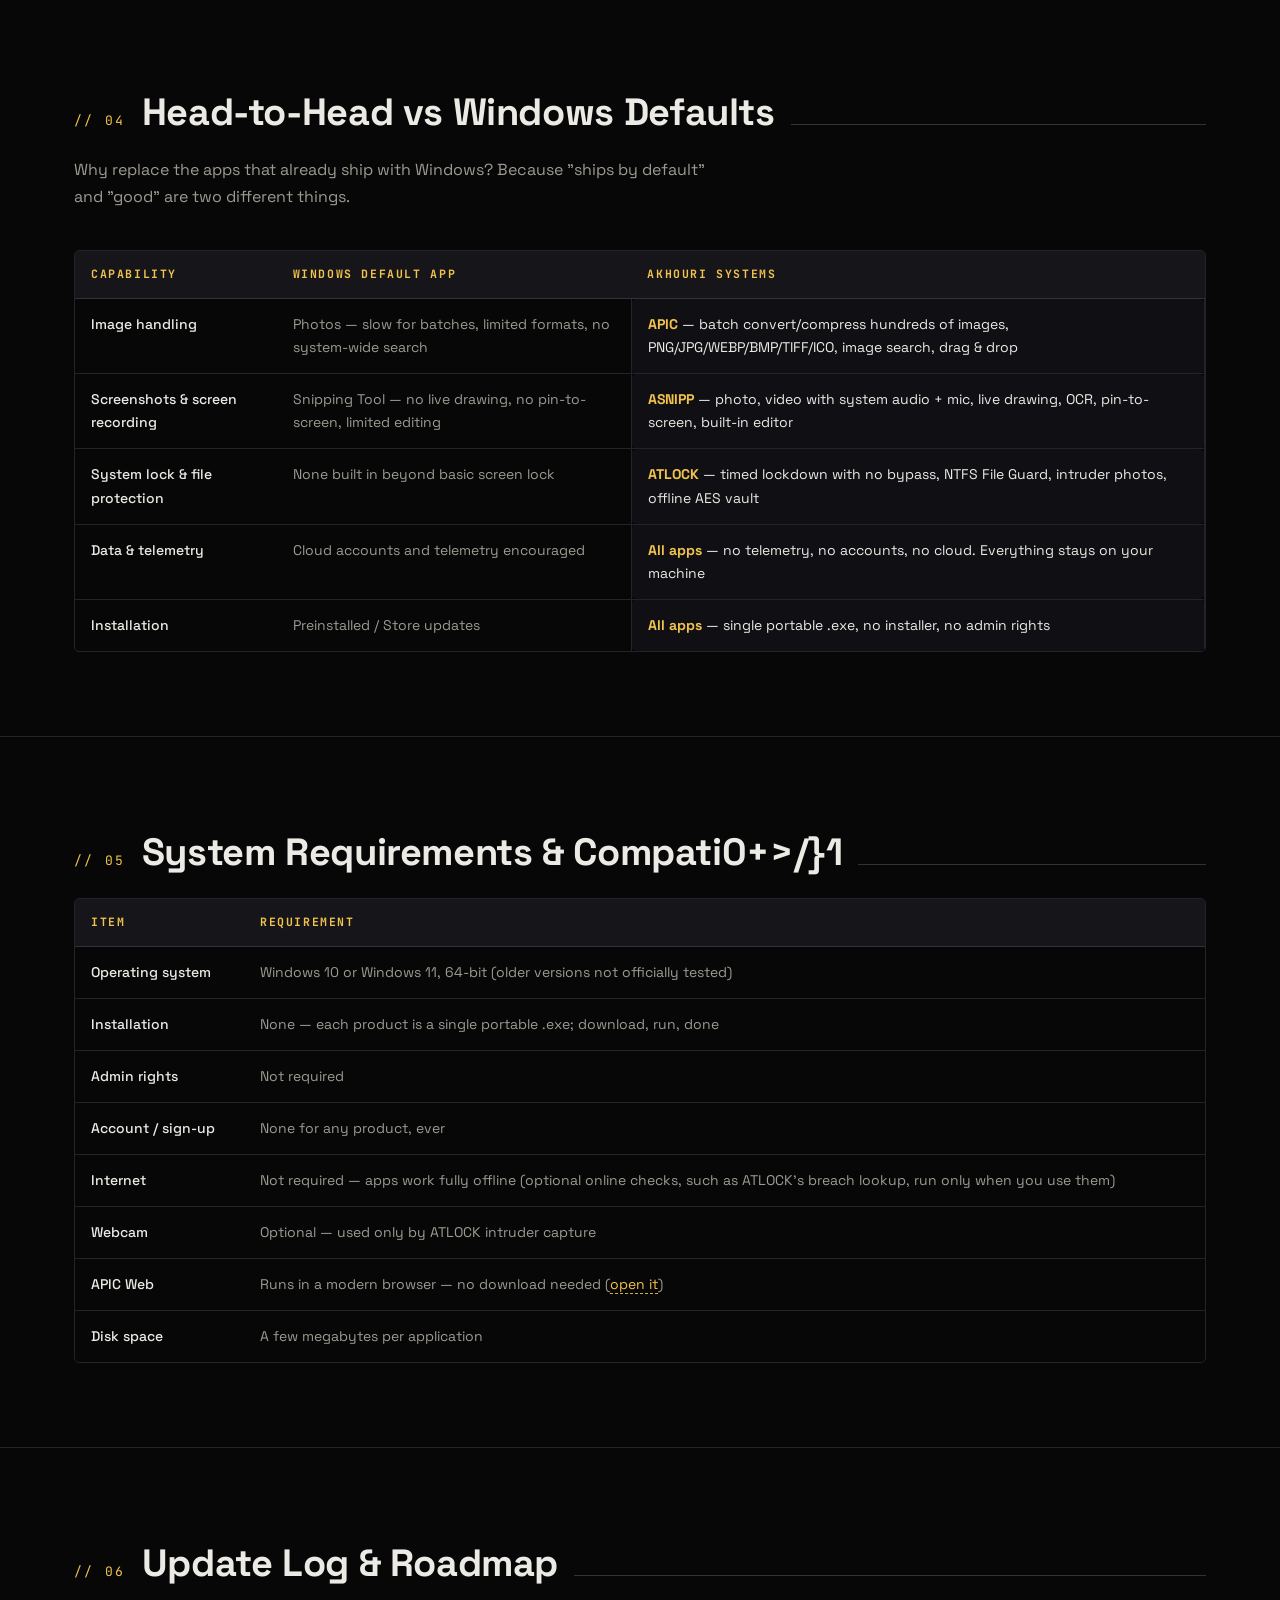
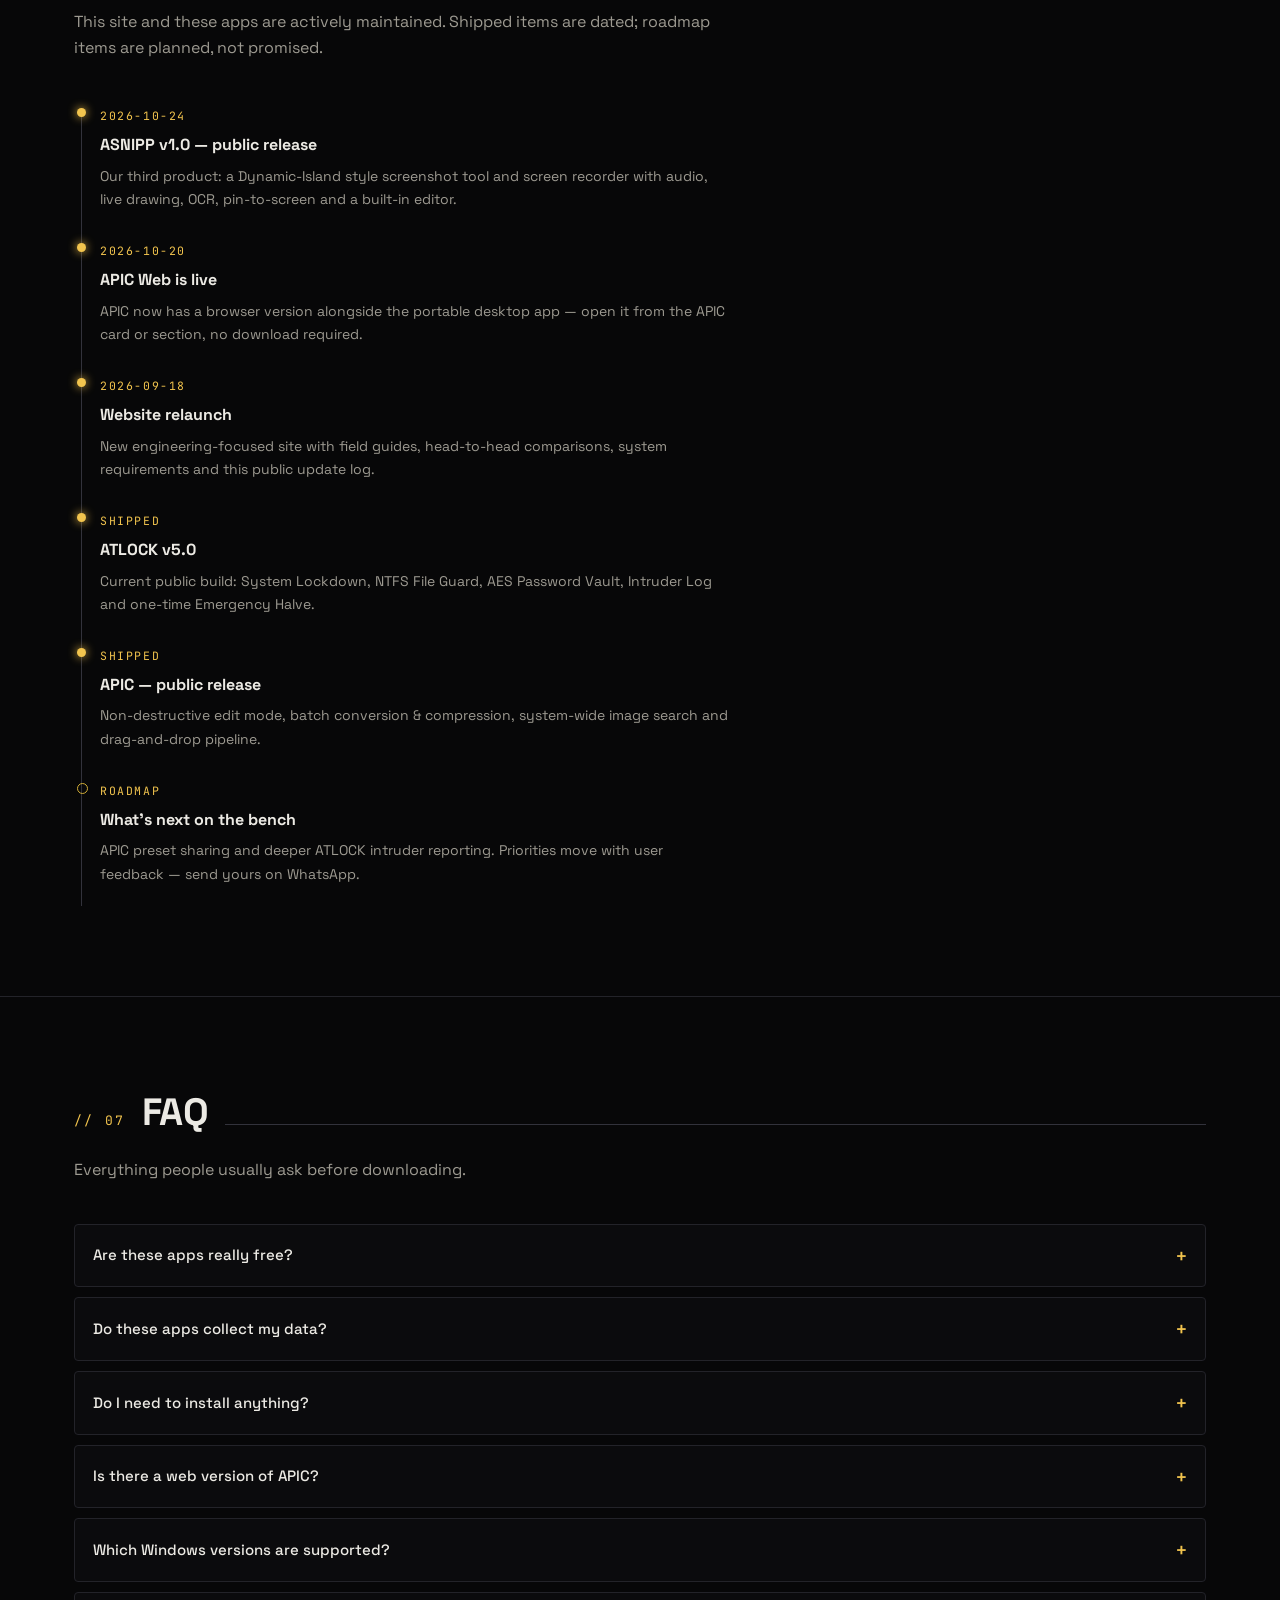
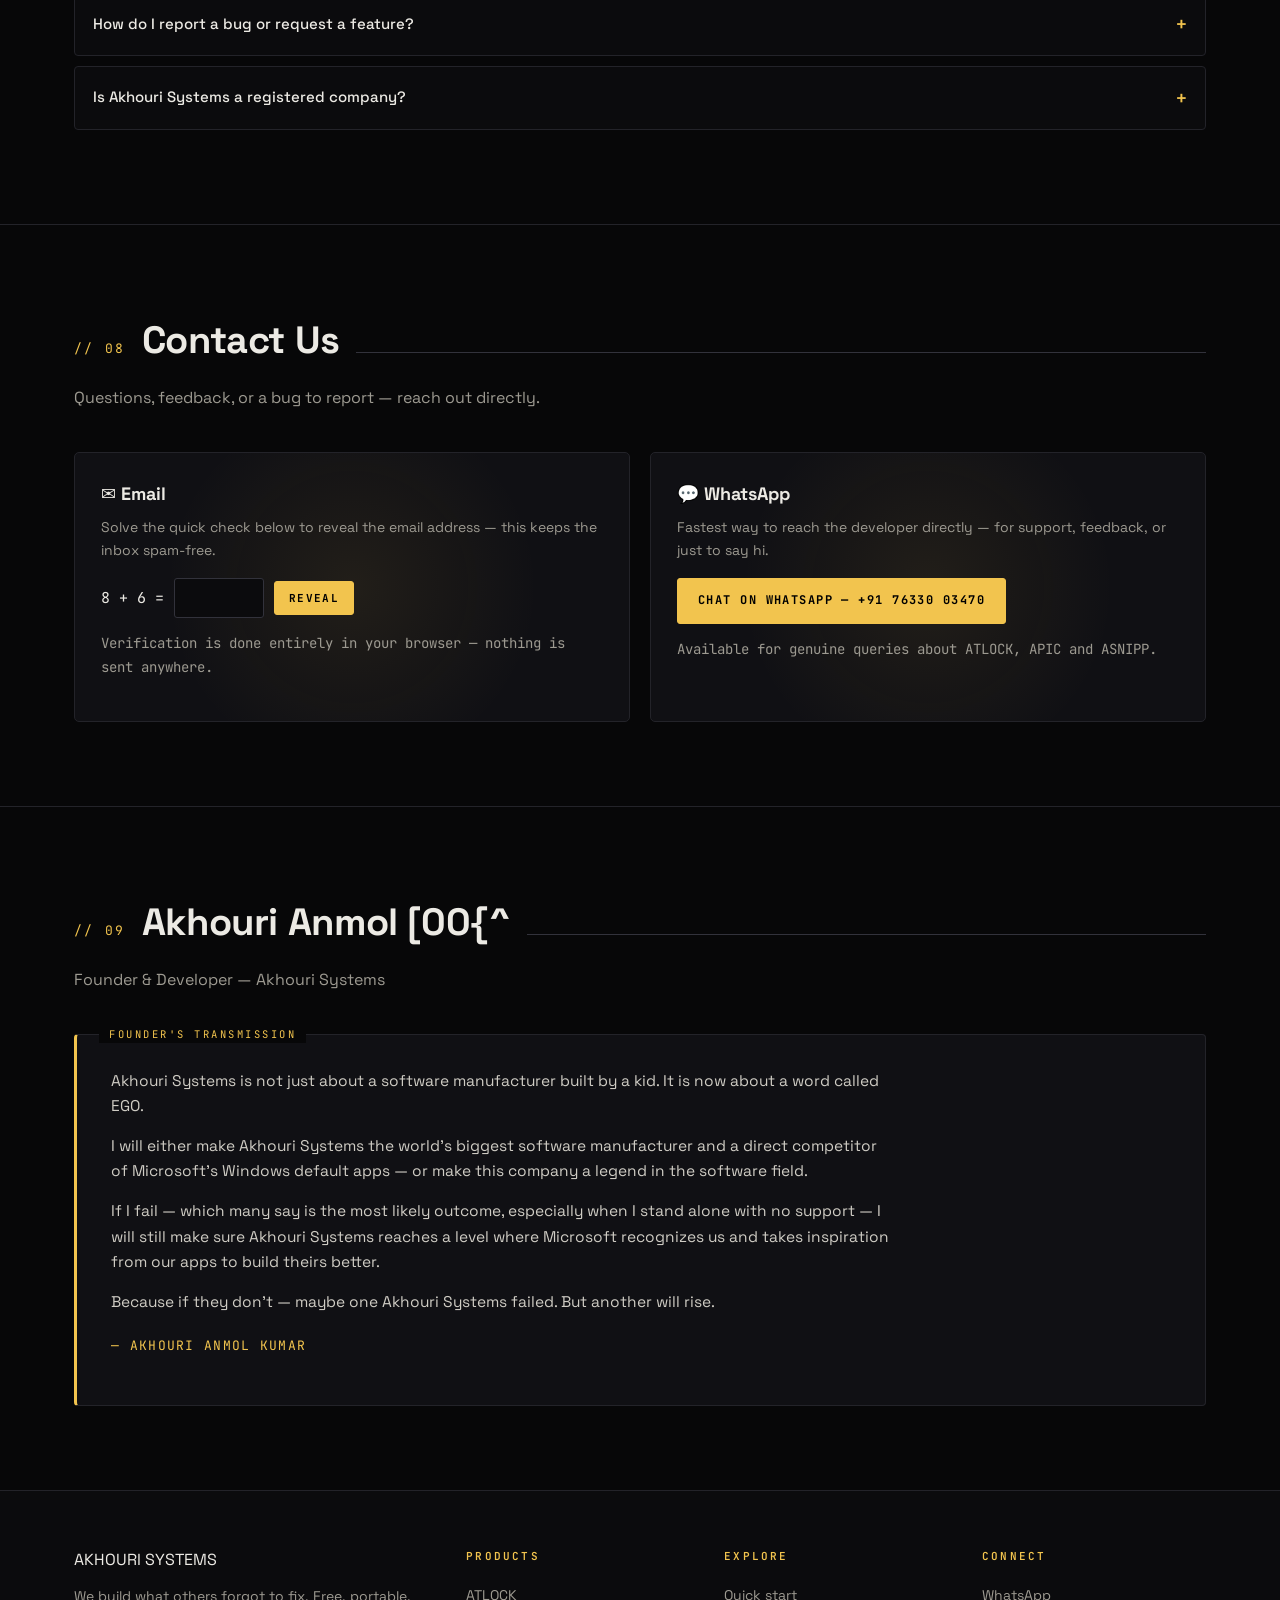
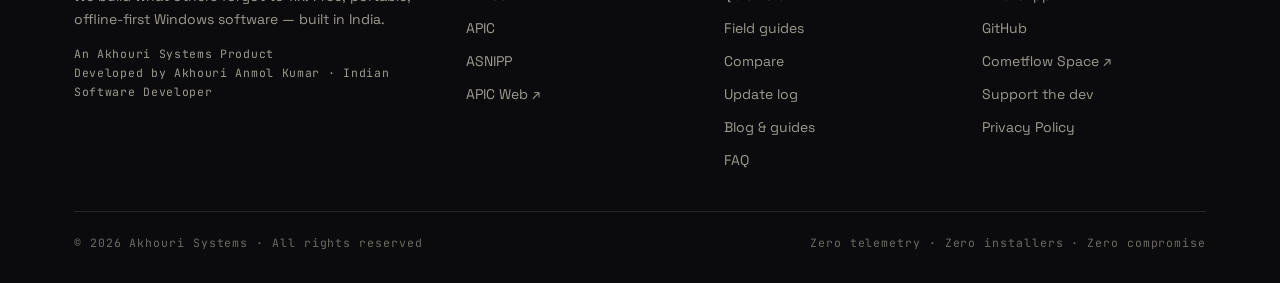
==== commit 6677c978: "Akhouri Systems website" ====
--- a/index.html
+++ b/index.html
@@ -881,6 +881,34 @@
   .newb{display:block;margin:8px 0 0;width:max-content}
 }
 @media(hover:none){.cglow{display:none}}
+
+/* ===== GET-ALL CARD + COMETFLOW PROMO + EFFECTS (additive) ===== */
+@property --ang{syntax:"<angle>";initial-value:0deg;inherits:false}
+.getall{margin-top:18px;border-radius:6px;padding:1px;position:relative;background:conic-gradient(from var(--ang),transparent 0 62%,var(--gold) 80%,#fff1bd 88%,transparent 100%),var(--line2);animation:spinb 5s linear infinite}
+@keyframes spinb{to{--ang:360deg}}
+.getall .ga-in{background:linear-gradient(90deg,rgba(242,196,78,.07),transparent),var(--panel);border-radius:5px;padding:24px 26px;display:flex;align-items:center;justify-content:space-between;gap:22px;flex-wrap:wrap}
+.getall h3{font-size:22px;margin:10px 0 6px;letter-spacing:-.01em}
+.getall p{color:var(--muted);font-size:14px;max-width:60ch}
+.getall .ga-act{display:flex;flex-direction:column;gap:8px;align-items:flex-start}
+.getall .fine{margin:0}
+.promo{margin-top:18px}
+.promo .promo-t{color:var(--muted);font-size:13.5px;margin-top:6px;max-width:60ch}
+.allist{list-style:none;margin:0 0 14px;display:grid;gap:8px}
+.allist li{display:flex;justify-content:space-between;align-items:center;gap:12px;border:1px solid var(--line);background:var(--bg2);padding:11px 14px;border-radius:4px;font-family:var(--mono);font-size:13px;transition:border-color .3s}
+.allist li a{font-size:11.5px;letter-spacing:.08em;color:var(--muted)}
+.allist li.go{border-color:var(--gold2)}
+.allist li.go a{color:var(--gold)}
+.allist li.done a{color:var(--gold)}
+.win{position:relative}
+.win::after{content:"";position:absolute;left:0;right:0;top:-30%;height:30%;pointer-events:none;background:linear-gradient(180deg,transparent,rgba(242,196,78,.07),transparent);animation:scan 6s linear infinite}
+@keyframes scan{to{top:110%}}
+.btn .rip{position:absolute;border-radius:50%;background:rgba(255,255,255,.45);transform:scale(0);animation:rip .6s ease-out forwards;pointer-events:none}
+@keyframes rip{to{transform:scale(3.2);opacity:0}}
+.ticker:hover .ticker-track{animation-play-state:paused}
+#sparks{position:fixed;inset:0;width:100%;height:100%;pointer-events:none;z-index:70}
+.shead h2.dec{font-variant-ligatures:none}
+@media(max-width:600px){.getall .ga-in{padding:20px 16px}.getall .ga-act,.getall .btn{width:100%}.getall .btn{justify-content:center}.promo .btn{width:100%;justify-content:center}}
+@media(prefers-reduced-motion:reduce){.getall{animation:none}.win::after{display:none}}
 </style>
 </head>
 <body>
@@ -970,9 +998,25 @@
         <div class="row"><a class="btn sm dl" href="https://github.com/Akhouri-Systems/ASNIPP/releases/download/v1.0.0/ASNIPP_v1.zip">⬇ Download</a><a class="btn sm ghost" href="asnipp/">Full details ↗</a></div>
       </article>
     </div>
-    <aside class="desh rv" aria-label="Another project by Akhouri Systems">
-      <span class="lbl">→ INDIA'S OWN SOCIAL MEDIA PLATFORM</span>
-      <a class="btn ghost sm" href="https://desh-via.vercel.app/" target="_blank" rel="noopener">Visit Desh Via ↗</a>
+    <div class="getall rv" id="getAll">
+      <div class="ga-in">
+        <div>
+          <span class="chip">FOR THE 10% WHO WANT EVERYTHING</span>
+          <h3>Want the whole toolkit?</h3>
+          <p>Grab ATLOCK, APIC and ASNIPP together in one click. Only need one app? Use the individual download buttons above &mdash; nothing changes for you.</p>
+        </div>
+        <div class="ga-act">
+          <button class="btn" id="getAllBtn" type="button">&#11015; Get all 3 apps &middot; 1 click</button>
+          <span class="fine">3 portable .zip files &middot; downloads start one after another</span>
+        </div>
+      </div>
+    </div>
+    <aside class="desh promo rv" aria-label="Cometflow Space">
+      <div>
+        <span class="lbl">&rarr; ALSO CHECK OUT: COMETFLOW SPACE</span>
+        <p class="promo-t">350+ free browser-based developer tools, calculators &amp; AI apps &mdash; no install needed.</p>
+      </div>
+      <a class="btn ghost sm" href="https://cometflow-space-new.vercel.app/" target="_blank" rel="noopener">Visit Cometflow Space &#8599;</a>
     </aside>
   </div>
 </section>
@@ -1364,7 +1408,7 @@
         <p class="fh">CONNECT</p>
         <a href="https://wa.me/917633003470" target="_blank" rel="noopener">WhatsApp</a>
         <a href="https://github.com/Akhouri-Systems" target="_blank" rel="noopener">GitHub</a>
-        <a href="https://desh-via.vercel.app/" target="_blank" rel="noopener">Desh Via ↗</a>
+        <a href="https://cometflow-space-new.vercel.app/" target="_blank" rel="noopener">Cometflow Space ↗</a>
         <a href="#" data-support>Support the dev</a>
         <a href="privacy.html">Privacy Policy</a>
       </nav>
@@ -1403,6 +1447,23 @@
       <button class="btn sm ghost" data-close>Continue browsing</button>
     </div>
     <p class="fine" style="margin-top:14px">If your browser flags the file, that's normal for indie open-source apps. Check the release page on GitHub anytime to verify the source.</p>
+  </div>
+</div>
+
+<!-- ============ GET ALL MODAL ============ -->
+<div class="modal" id="allModal" role="dialog" aria-modal="true">
+  <div class="veil" data-close></div>
+  <div class="box">
+    <button class="x" data-close>&#10005;</button>
+    <h3>&#128230; GETTING ALL 3 APPS</h3>
+    <p>Downloads start one after another. If your browser asks to <b>allow multiple downloads</b>, click Allow. Anything blocked? Use the manual links below.</p>
+    <ul class="allist" id="allList">
+      <li data-app="0"><span>ATLOCK</span><a href="https://github.com/Akhouri-Systems/ATLOCK/releases/download/v5.0.0/ATLOCK_v5.zip"><em>waiting</em></a></li>
+      <li data-app="1"><span>APIC</span><a href="https://github.com/Akhouri-Systems/APIC/releases/download/APIC/APIC.zip"><em>waiting</em></a></li>
+      <li data-app="2"><span>ASNIPP</span><a href="https://github.com/Akhouri-Systems/ASNIPP/releases/download/v1.0.0/ASNIPP_v1.zip"><em>waiting</em></a></li>
+    </ul>
+    <div class="acts"><button class="btn sm" id="allCoffee">&#9749; Buy me a coffee</button><button class="btn sm ghost" data-close>Close</button></div>
+    <p class="fine" style="margin-top:14px">Extract each zip anywhere and run the .exe &mdash; no installer, no admin rights.</p>
   </div>
 </div>
 
@@ -1667,5 +1728,60 @@
   }
 })();
 </script>
+<script>
+/* ===== get-all + effects (additive) ===== */
+(function(){
+  const calm=matchMedia('(prefers-reduced-motion:reduce)').matches, fine=matchMedia('(hover:hover) and (pointer:fine)').matches;
+  const m=document.getElementById('allModal'), btn=document.getElementById('getAllBtn');
+  if(btn&&m){
+    let busy=false;
+    btn.addEventListener('click',()=>{
+      m.classList.add('open'); if(busy) return; busy=true;
+      const items=[...m.querySelectorAll('#allList li')];
+      items.forEach(li=>{li.className='';li.querySelector('em').textContent='waiting';});
+      items.forEach((li,i)=>setTimeout(()=>{
+        li.classList.add('go'); li.querySelector('em').textContent='starting…';
+        const a=document.createElement('a'); a.href=li.querySelector('a').href; a.rel='noopener'; a.style.display='none';
+        document.body.appendChild(a); a.click(); a.remove();
+        setTimeout(()=>{li.classList.remove('go');li.classList.add('done');li.querySelector('em').textContent='sent ✓ (click to retry)';if(i===items.length-1)busy=false;},700);
+      },i*1500));
+    });
+    document.getElementById('allCoffee').addEventListener('click',()=>{m.classList.remove('open');document.getElementById('supportBtn').click();});
+  }
+  /* click ripple */
+  document.addEventListener('click',e=>{const b=e.target.closest&&e.target.closest('.btn');if(!b||calm)return;
+    const r=b.getBoundingClientRect(),d=Math.max(r.width,r.height),x=document.createElement('span');
+    x.className='rip';x.style.width=x.style.height=d+'px';x.style.left=(e.clientX-r.left-d/2)+'px';x.style.top=(e.clientY-r.top-d/2)+'px';
+    b.appendChild(x);setTimeout(()=>x.remove(),650);});
+  /* section heading decode on reveal */
+  if(!calm){
+    const ch='!<>-_/[]{}=+*^?#01';
+    const o=new IntersectionObserver(es=>es.forEach(e=>{if(!e.isIntersecting)return;o.unobserve(e.target);
+      const h=e.target,t=h.textContent;let f=0;h.classList.add('dec');
+      const iv=setInterval(()=>{f++;let out='';for(let i=0;i<t.length;i++)out+=(t[i]===' '||i<f/1.2)?t[i]:ch[Math.floor(Math.random()*ch.length)];
+        h.textContent=out;if(f>t.length*1.2+2){clearInterval(iv);h.textContent=t;}},32);}),{threshold:.6});
+    document.querySelectorAll('.shead h2').forEach(h=>o.observe(h));
+  }
+  if(!fine||calm) return;
+  /* magnetic buttons */
+  document.querySelectorAll('.hero-cta .btn,.mod .row .btn,.getall .btn,.btnrow .btn').forEach(b=>{
+    b.addEventListener('mousemove',e=>{const r=b.getBoundingClientRect();
+      b.style.transform='translate('+((e.clientX-r.left-r.width/2)*.18).toFixed(1)+'px,'+((e.clientY-r.top-r.height/2)*.25-2).toFixed(1)+'px)';});
+    b.addEventListener('mouseleave',()=>{b.style.transform='';});
+  });
+  /* gold spark trail */
+  const c=document.createElement('canvas');c.id='sparks';c.setAttribute('aria-hidden','true');document.body.appendChild(c);
+  const x=c.getContext('2d');let P=[],W,H;
+  function rs(){W=c.width=innerWidth;H=c.height=innerHeight;}rs();addEventListener('resize',rs);
+  let lx=0,ly=0;
+  addEventListener('mousemove',e=>{const d=Math.hypot(e.clientX-lx,e.clientY-ly);lx=e.clientX;ly=e.clientY;
+    if(d>6&&P.length<70)P.push({x:e.clientX,y:e.clientY,vx:(Math.random()-.5)*.8,vy:Math.random()*.8+.2,l:1,s:Math.random()*1.8+.8});},{passive:true});
+  (function loop(){x.clearRect(0,0,W,H);
+    for(let i=P.length-1;i>=0;i--){const p=P[i];p.x+=p.vx;p.y+=p.vy;p.l-=.025;
+      if(p.l<=0){P.splice(i,1);continue;}
+      x.globalAlpha=p.l*.8;x.fillStyle='#f2c44e';x.beginPath();x.arc(p.x,p.y,p.s,0,6.283);x.fill();}
+    requestAnimationFrame(loop);})();
+})();
+</script>
 </body>
 </html>
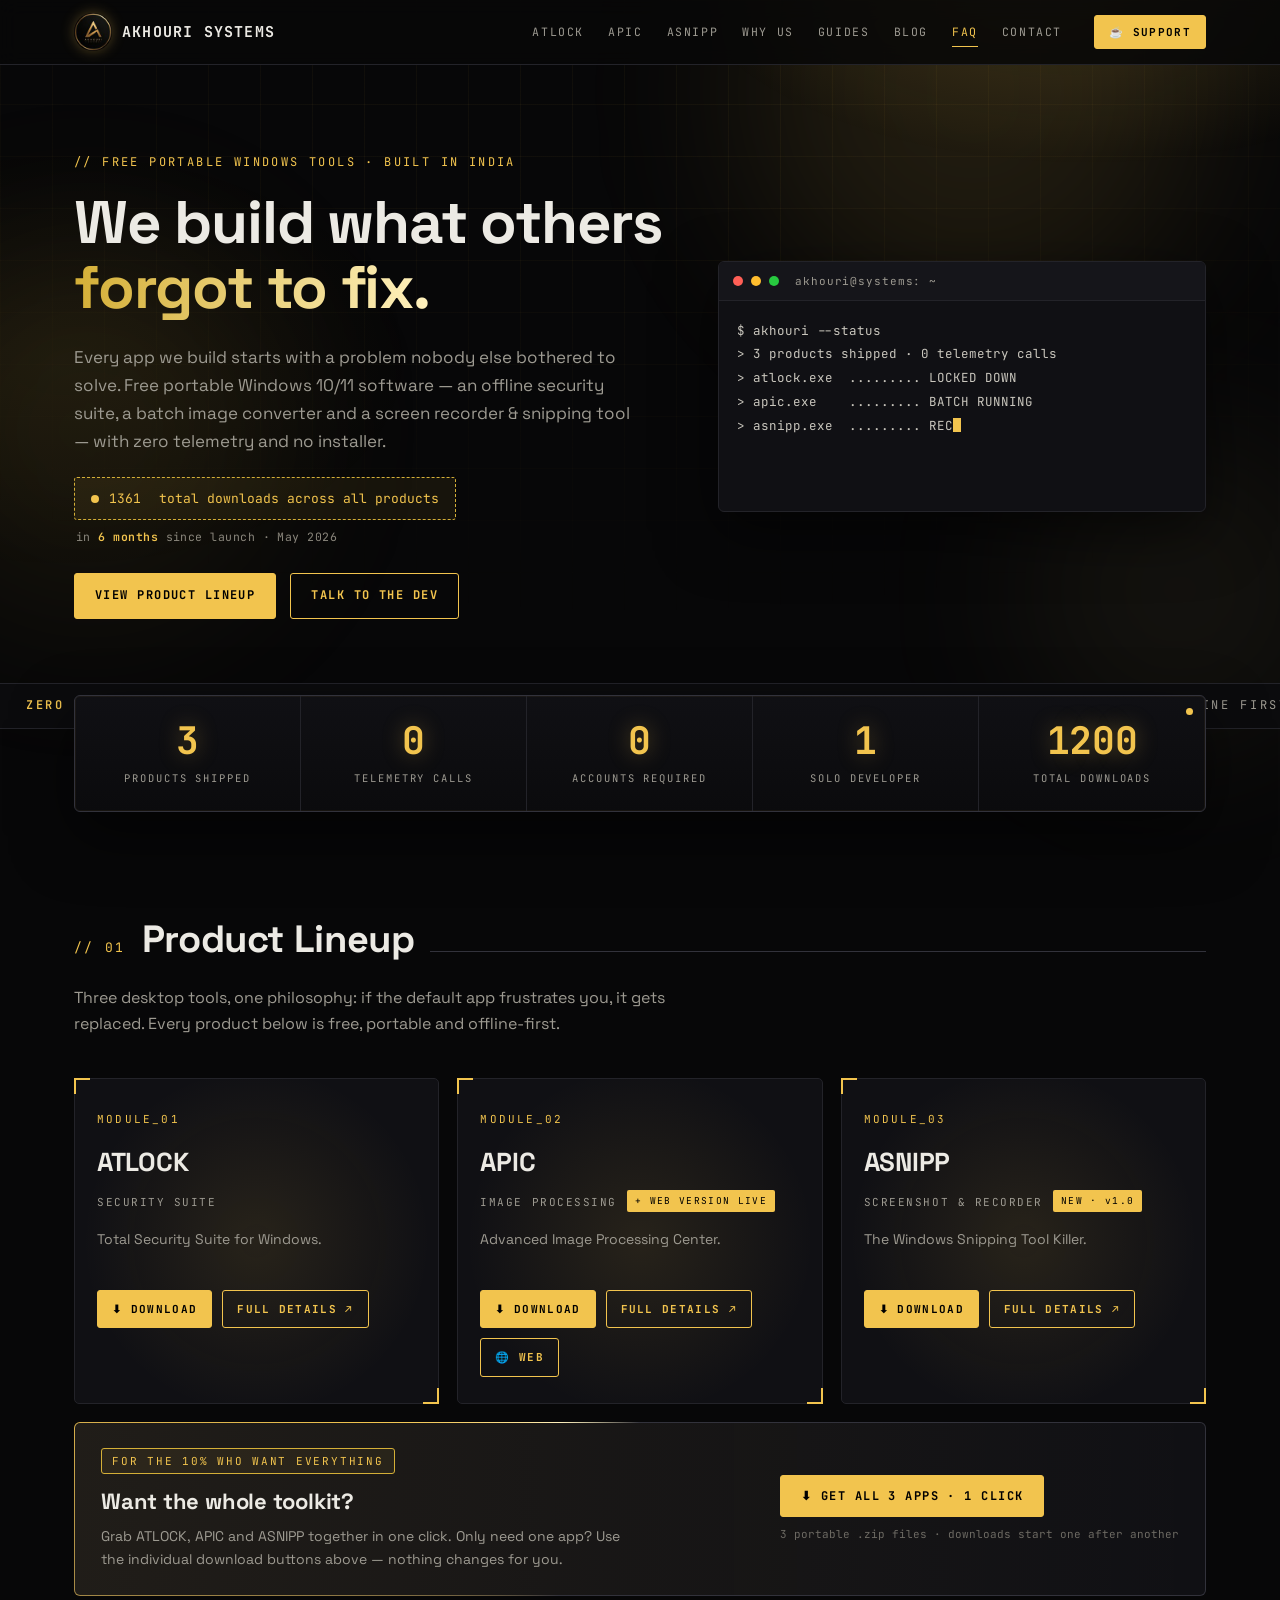
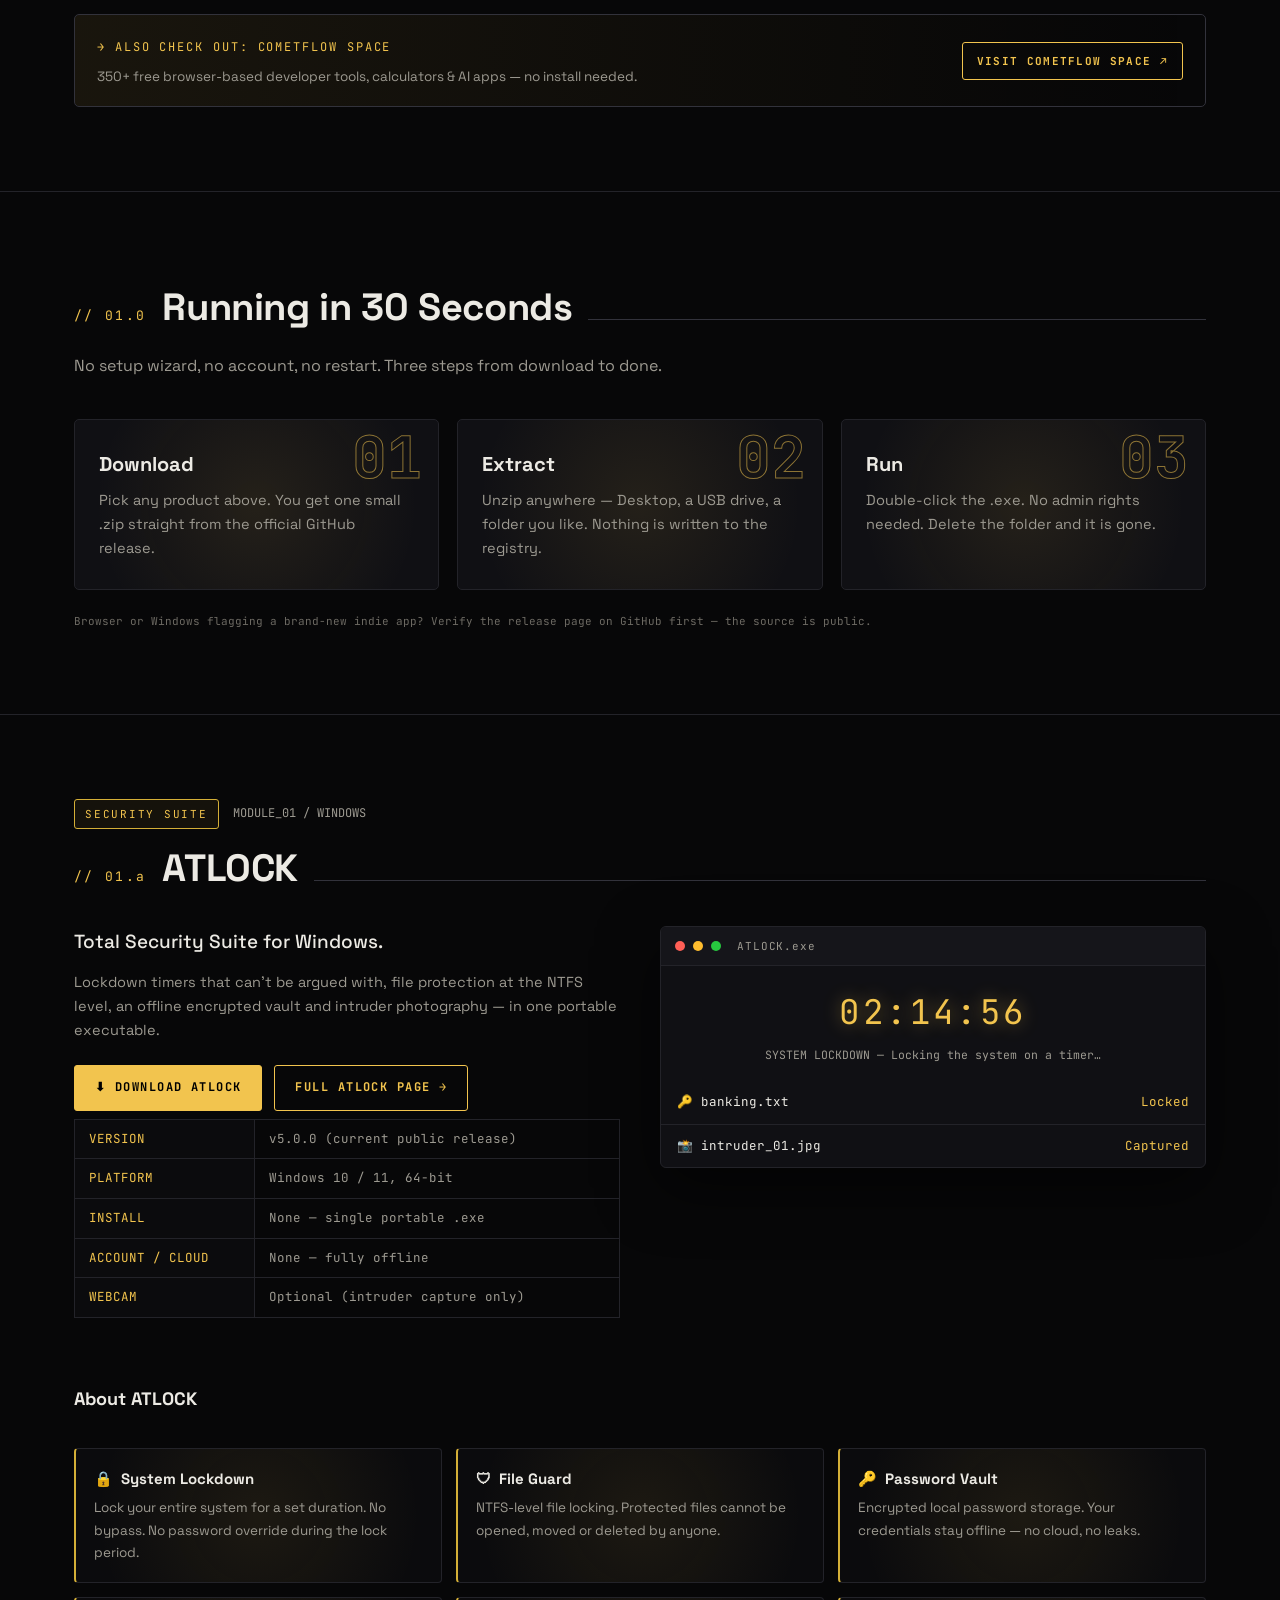
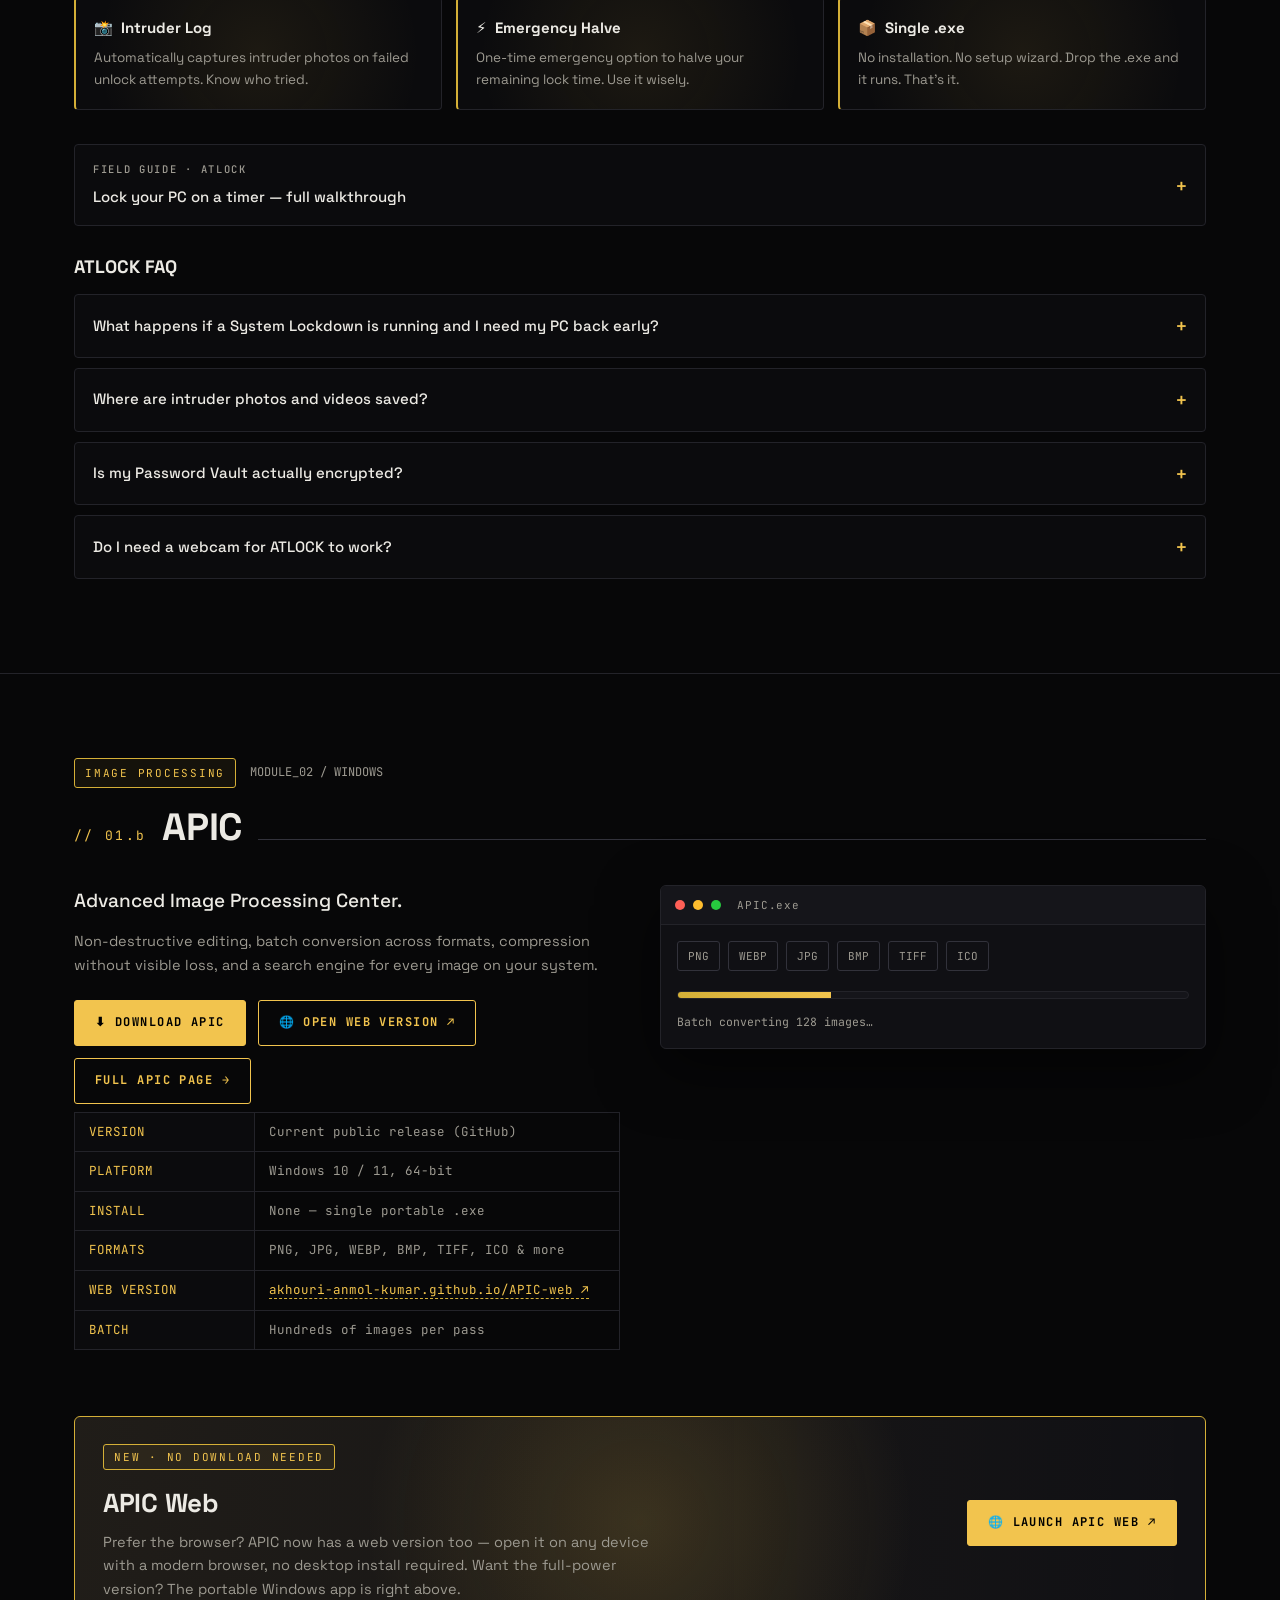
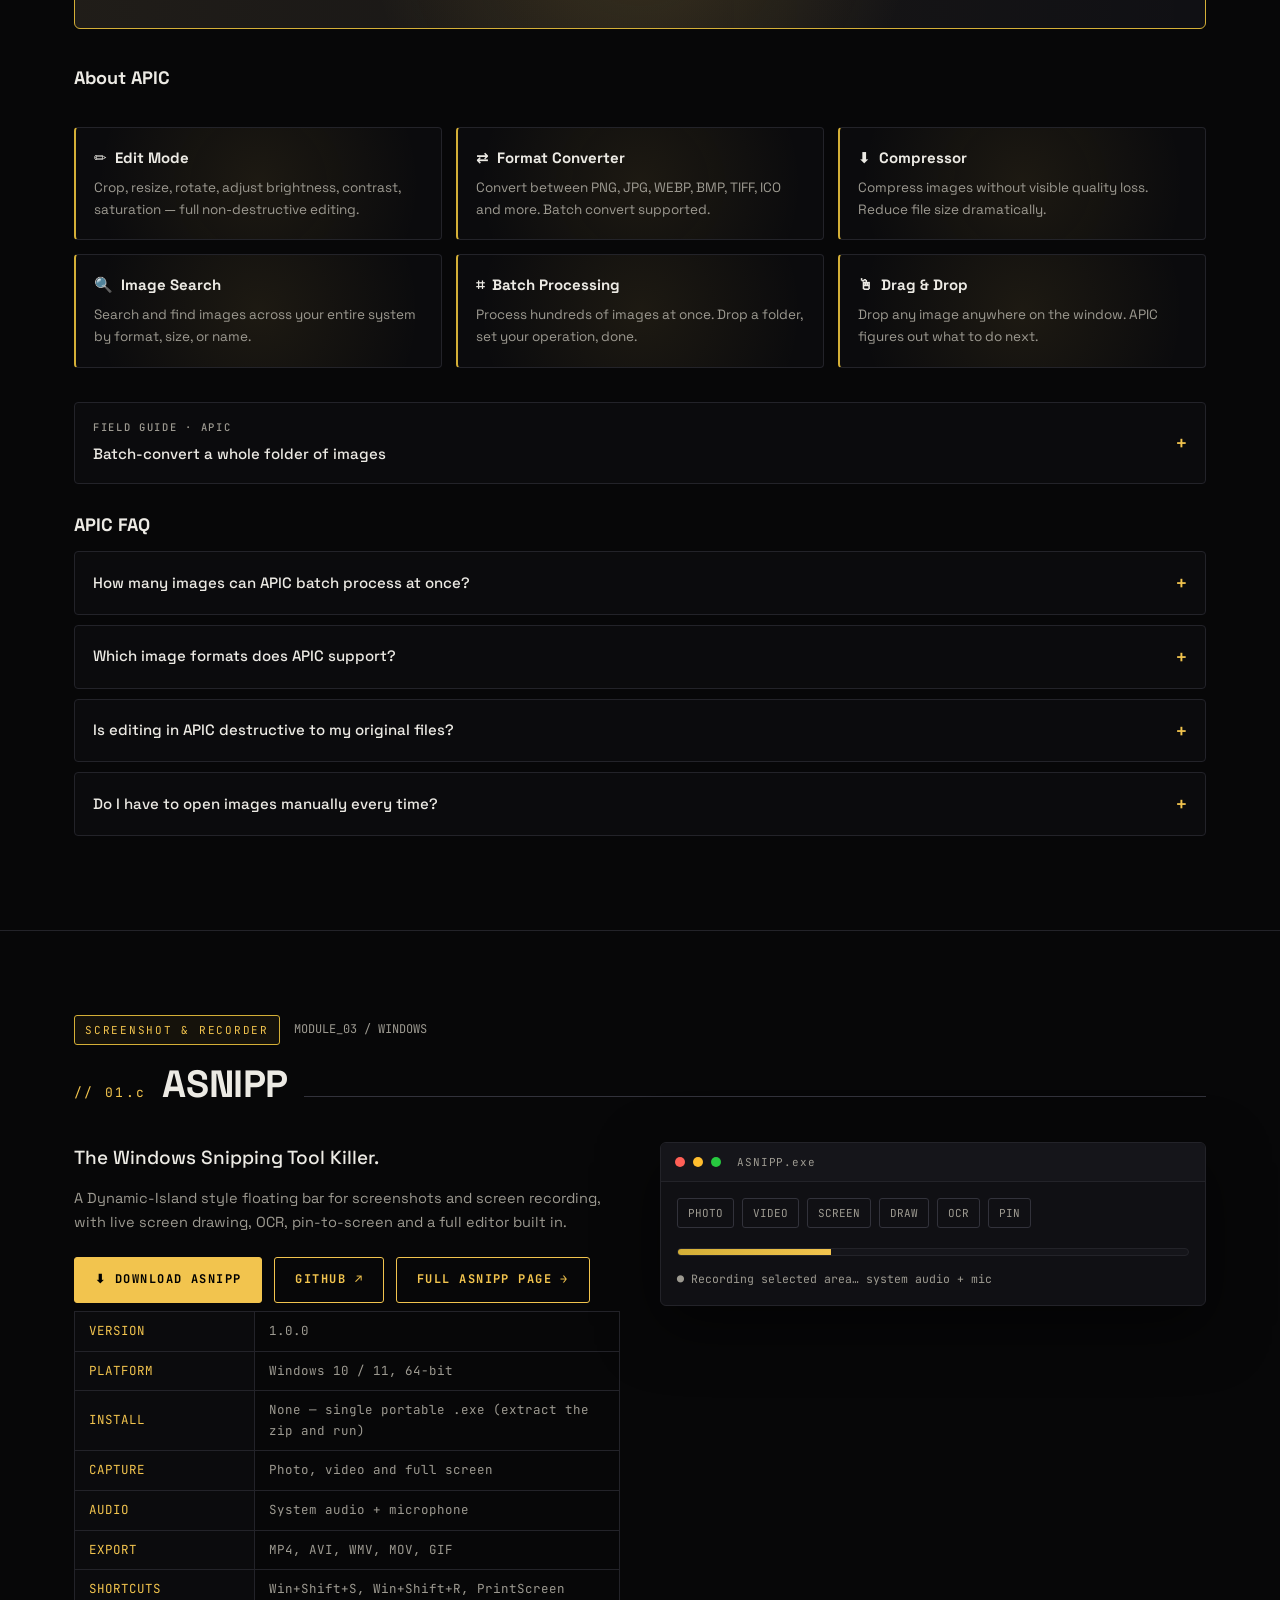
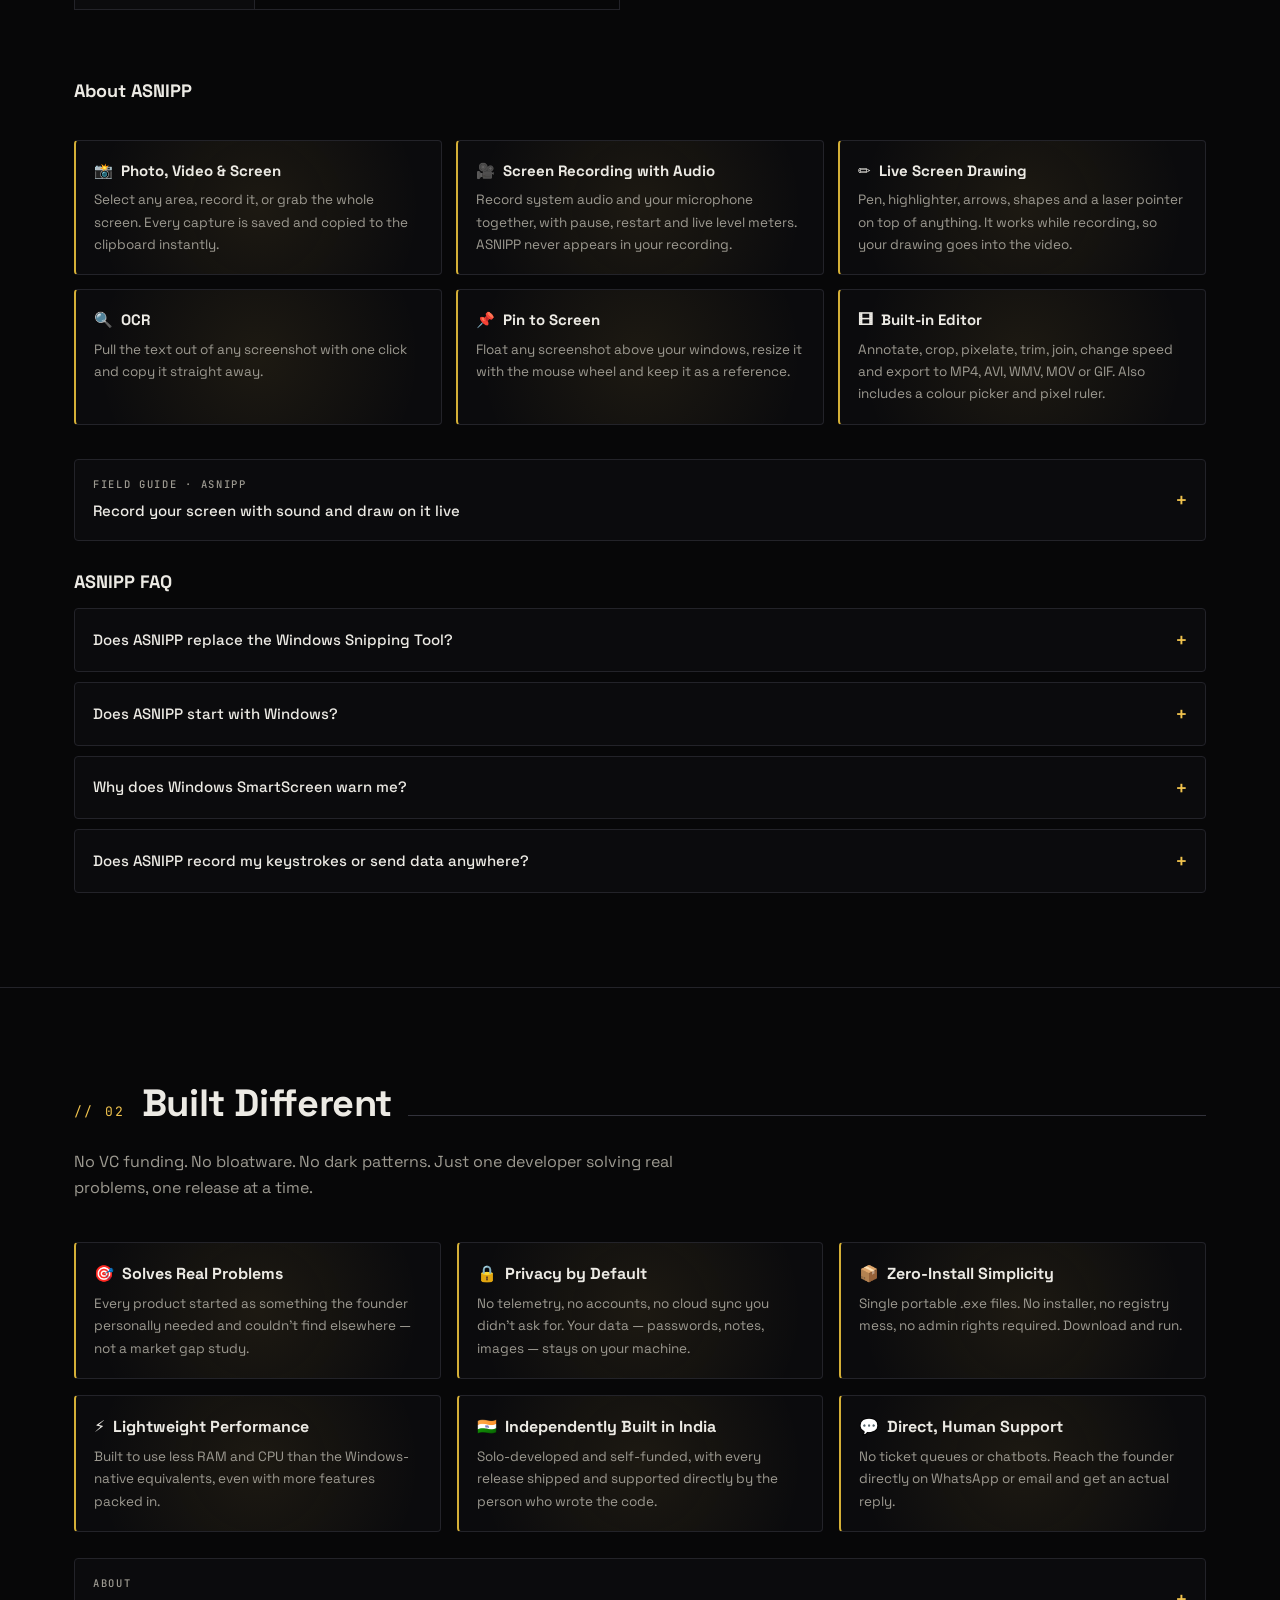
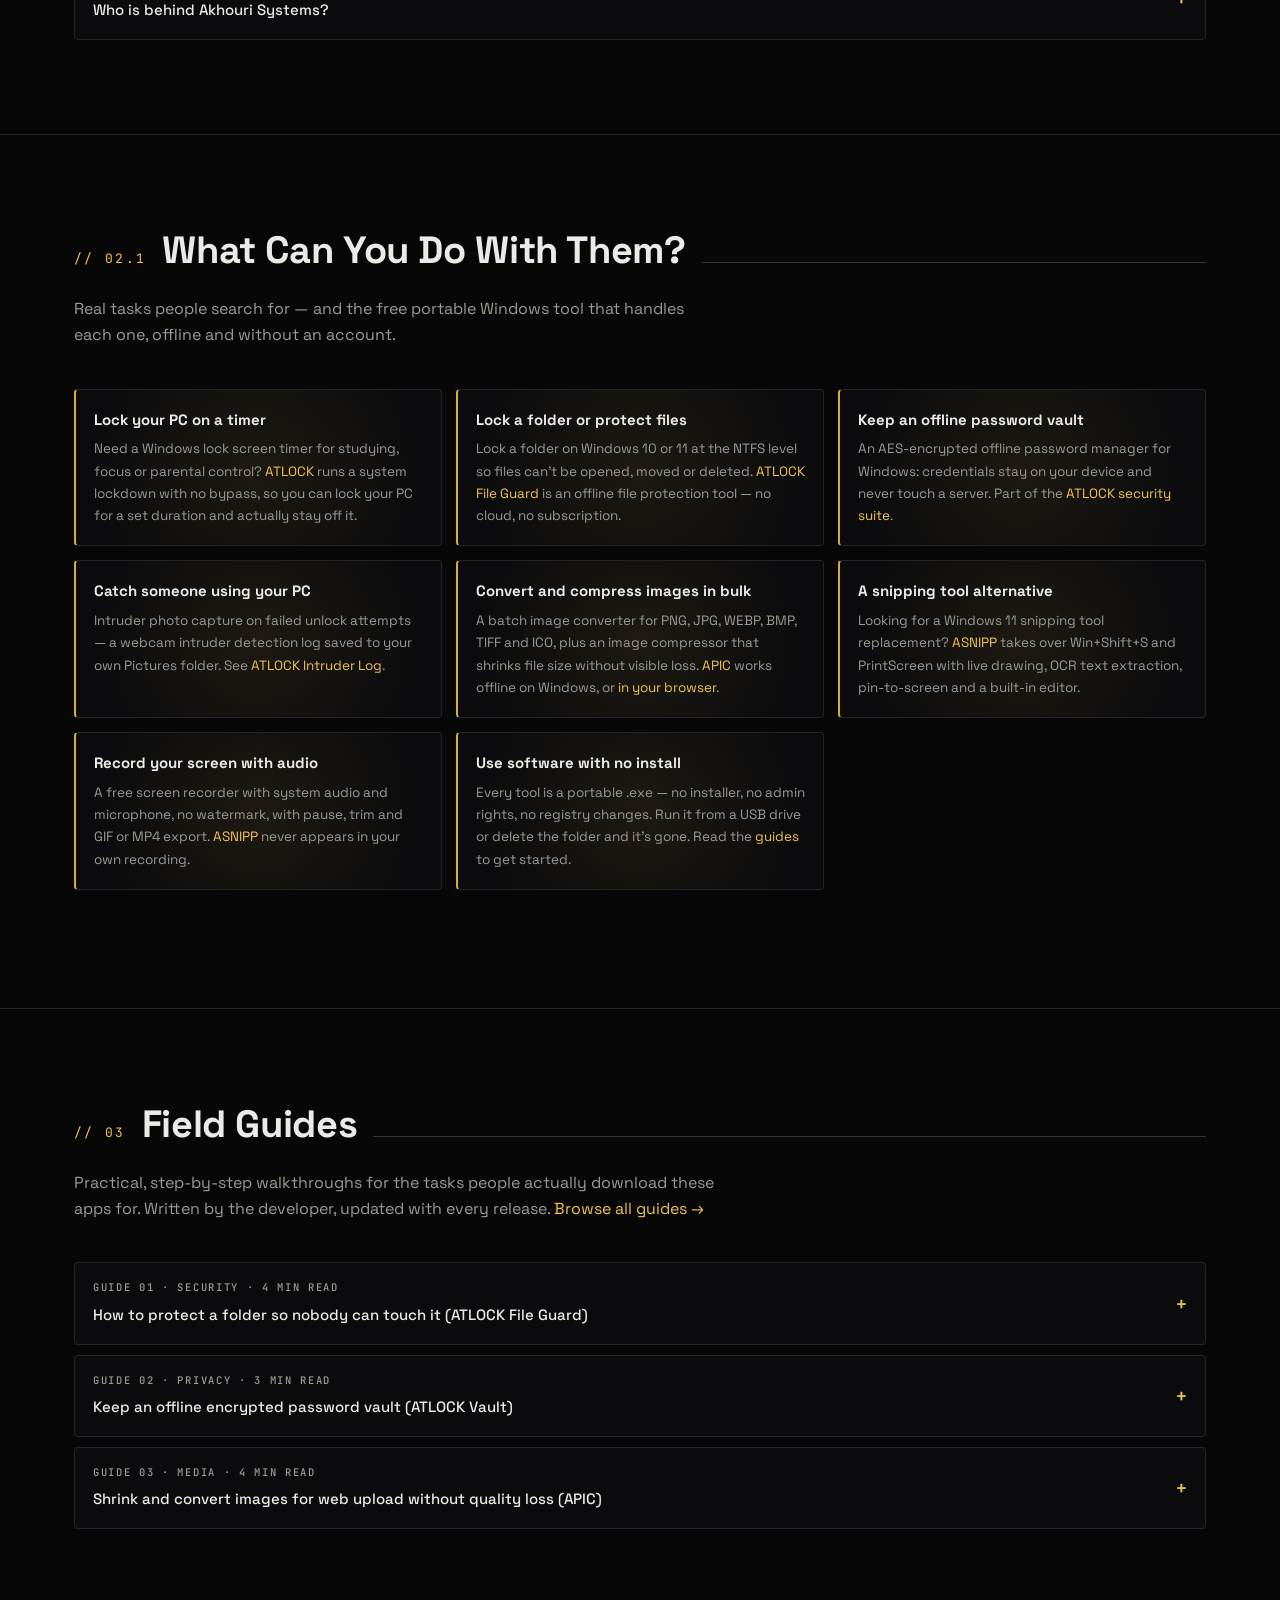
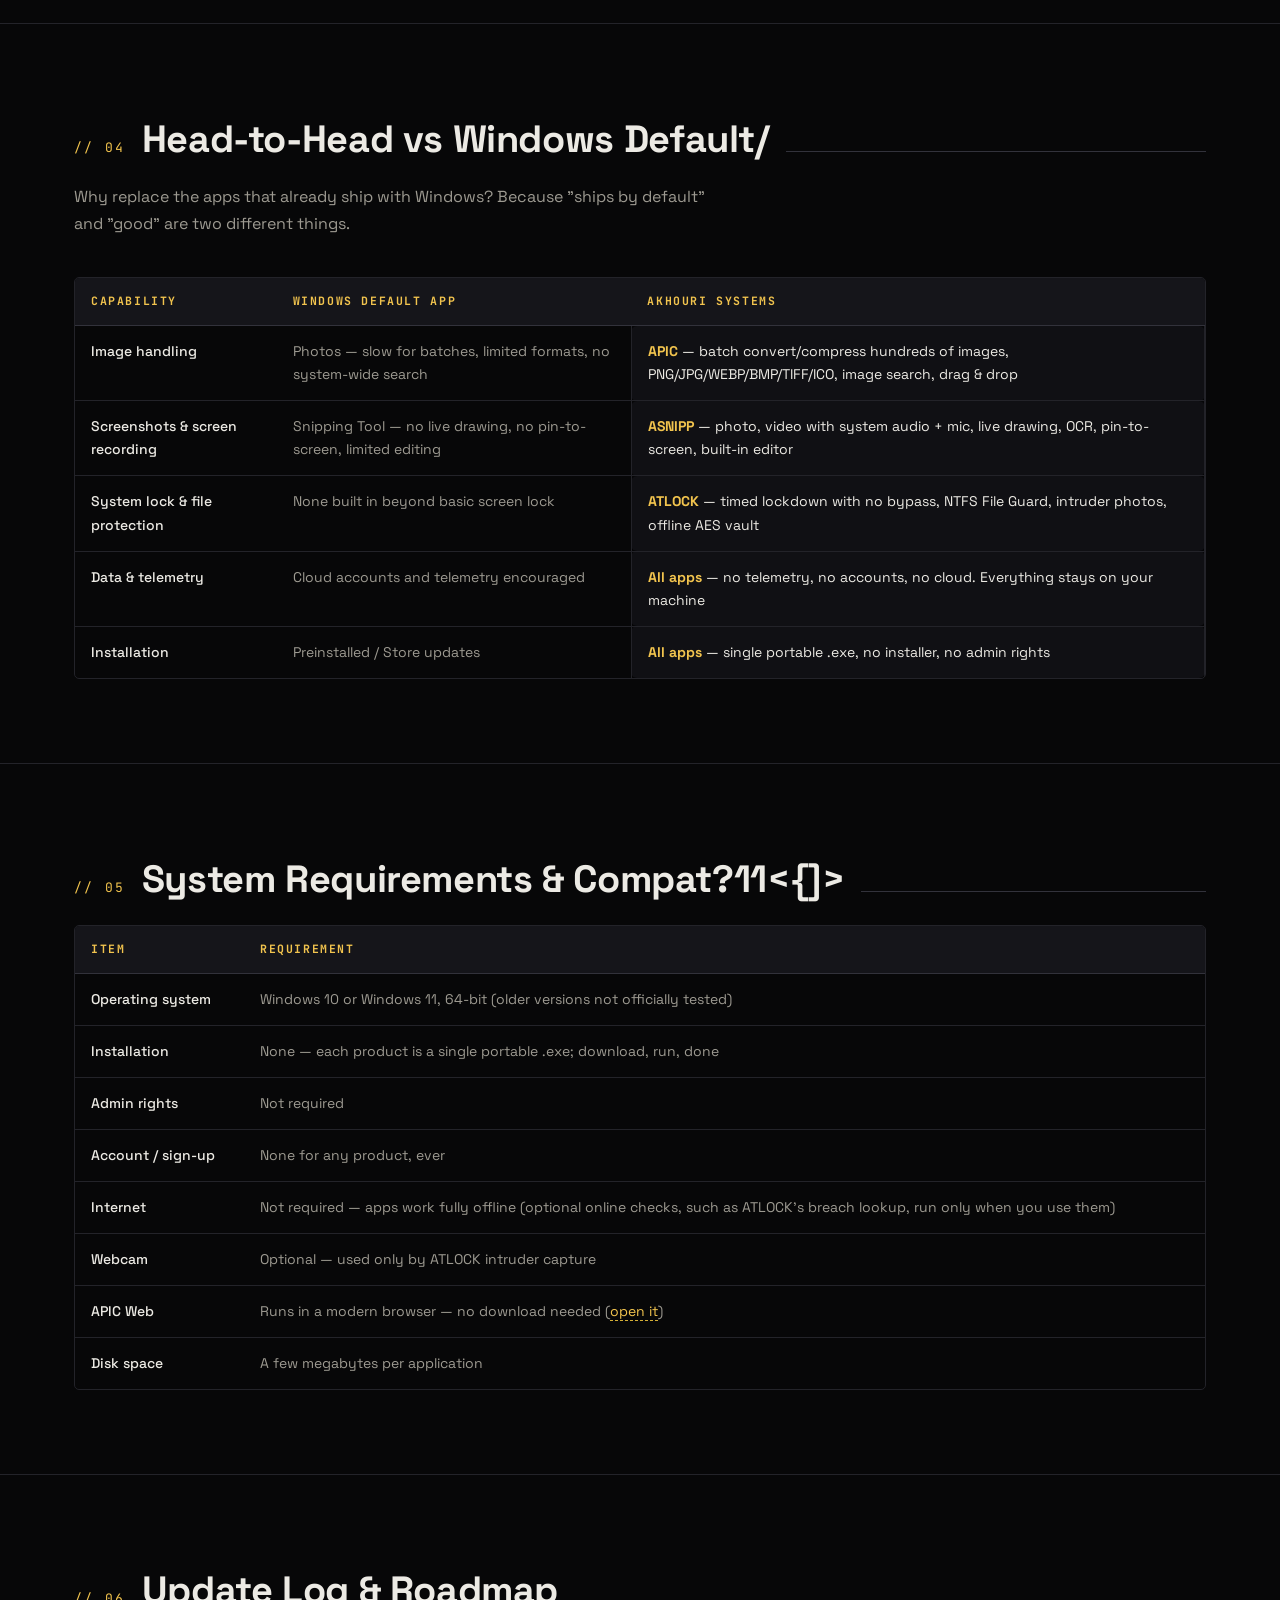
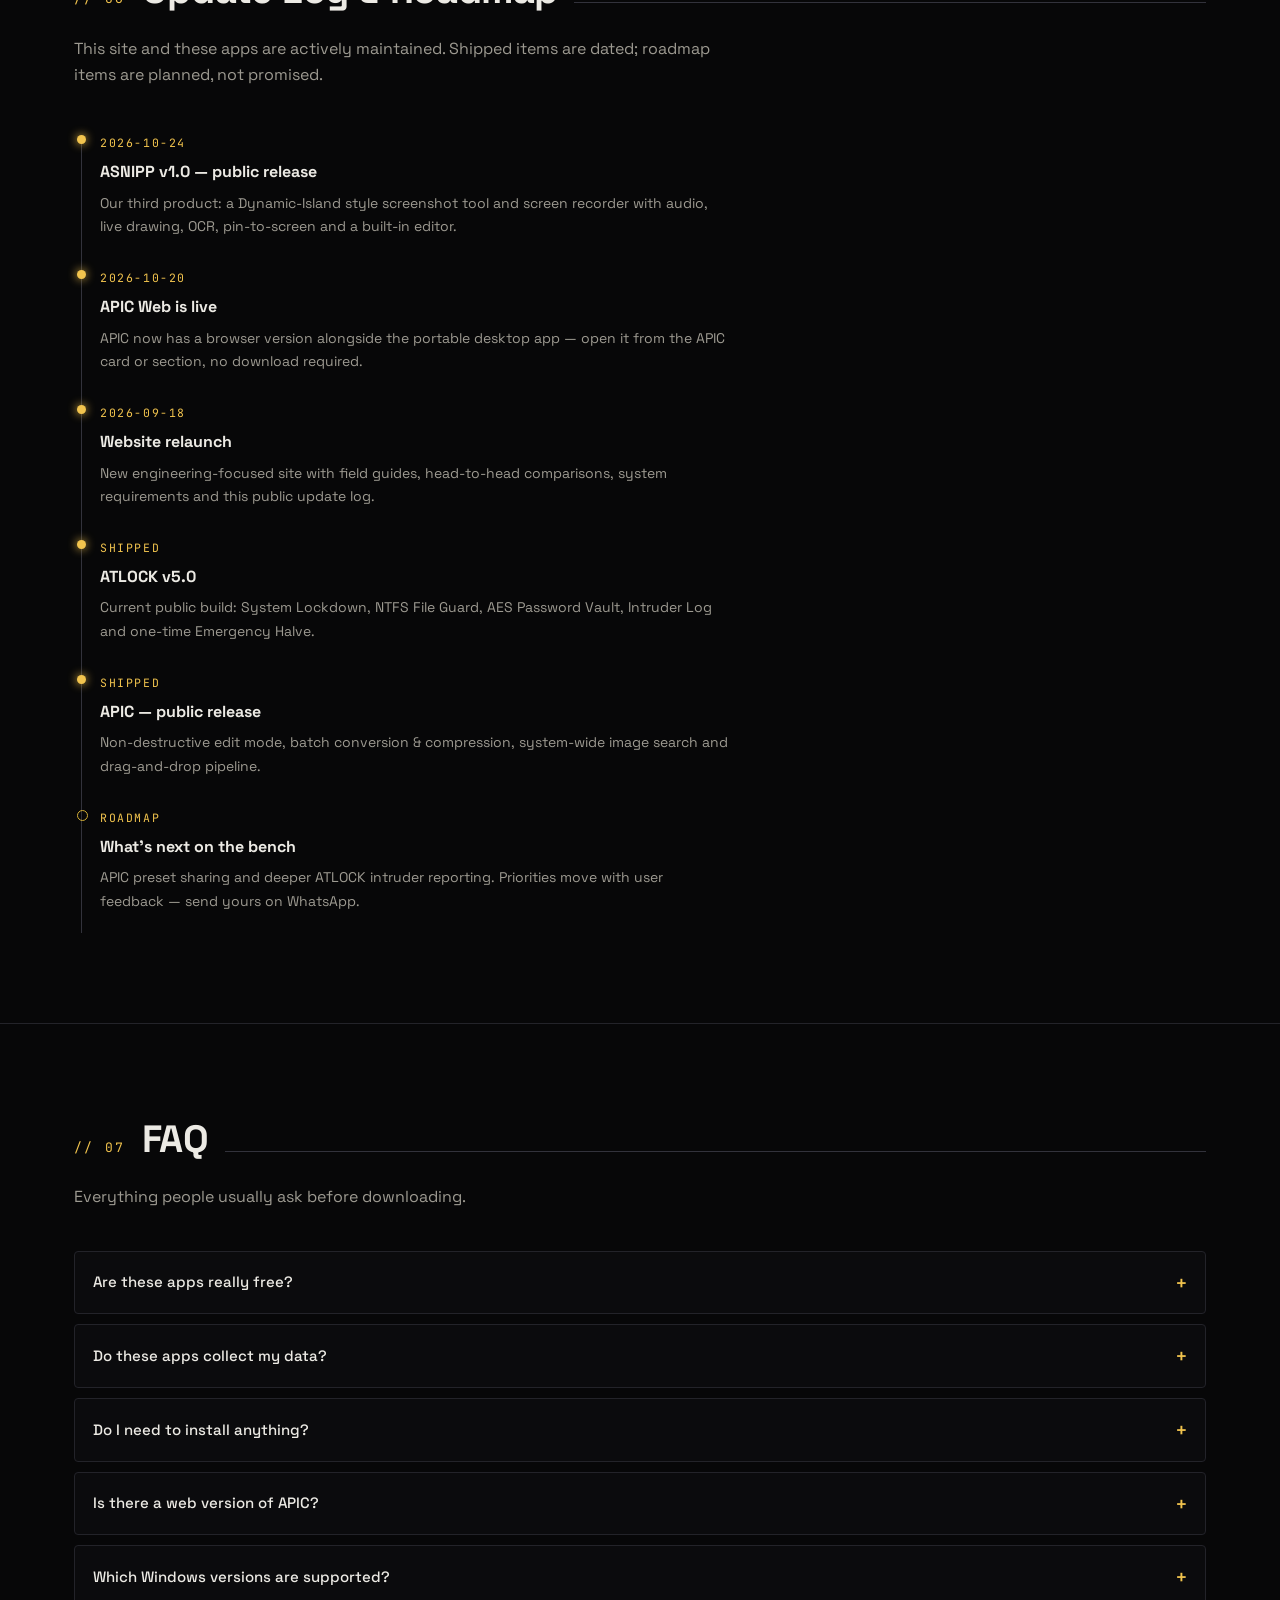
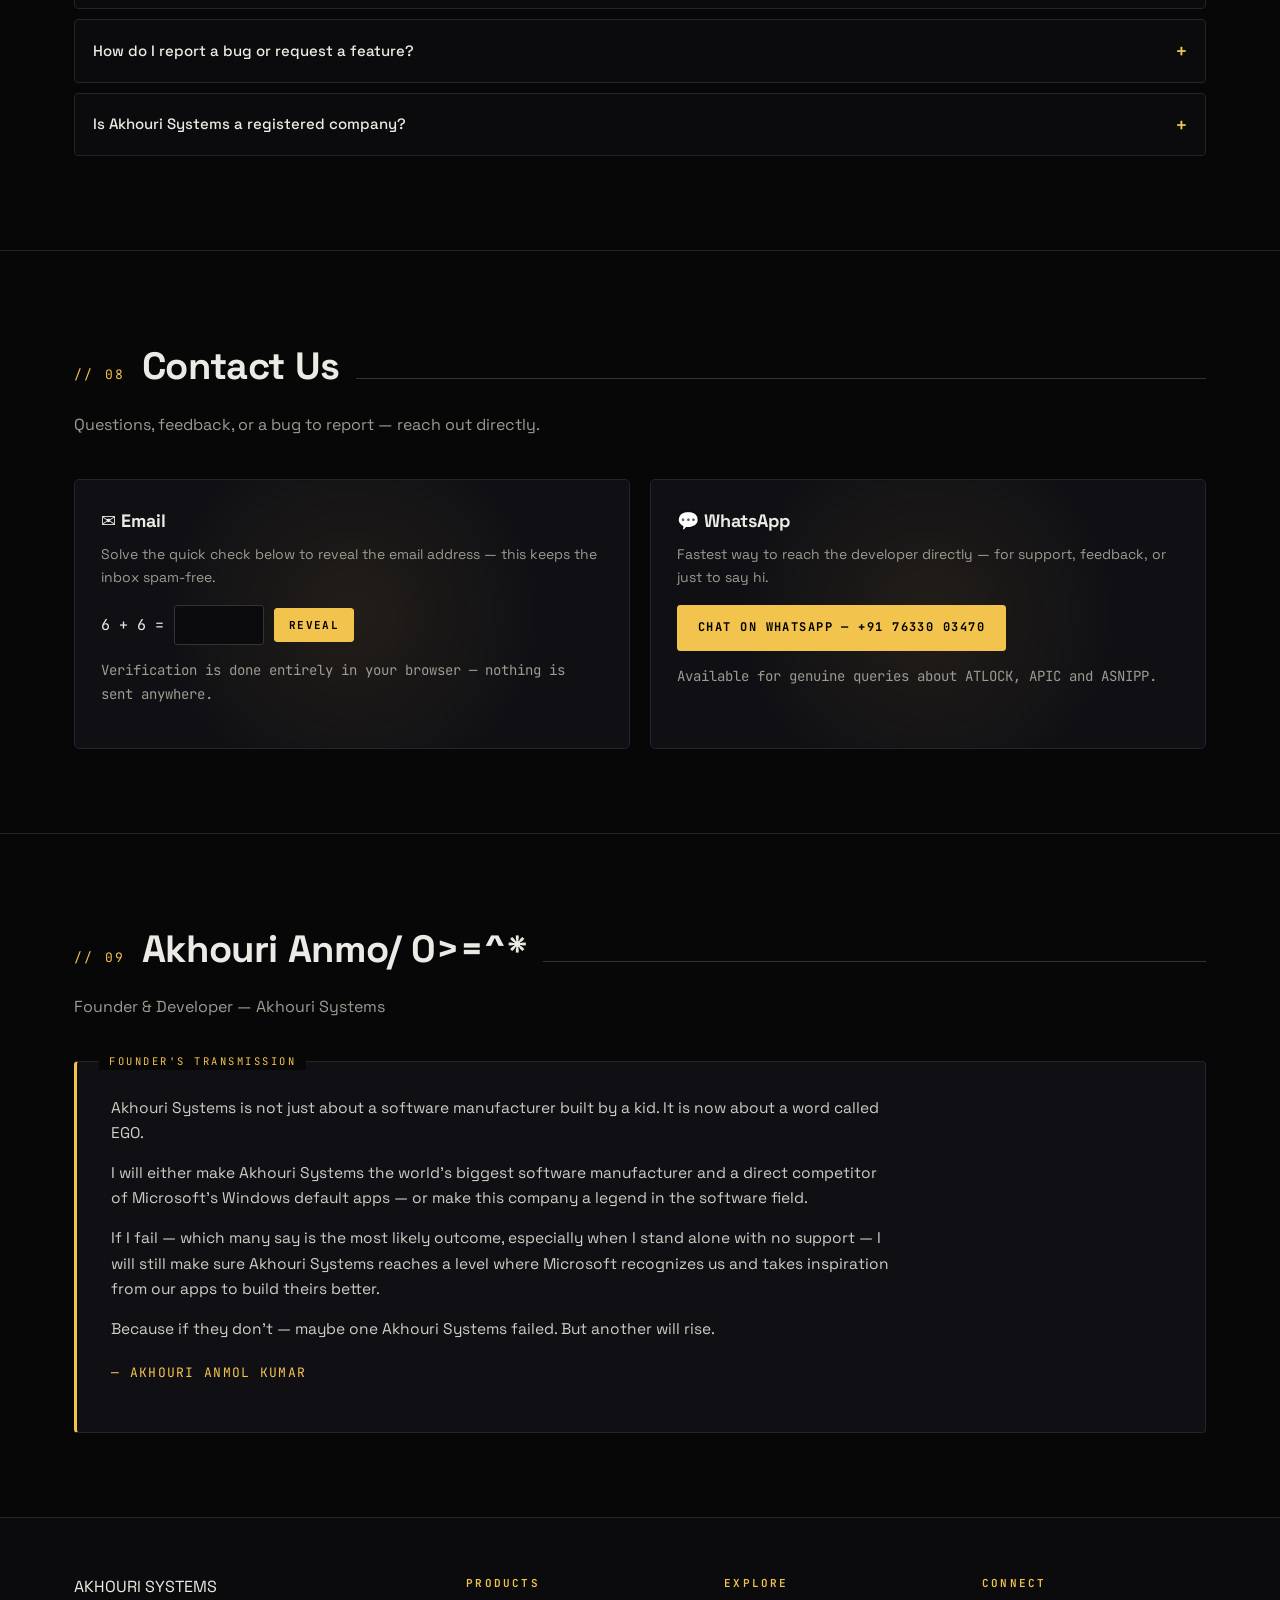
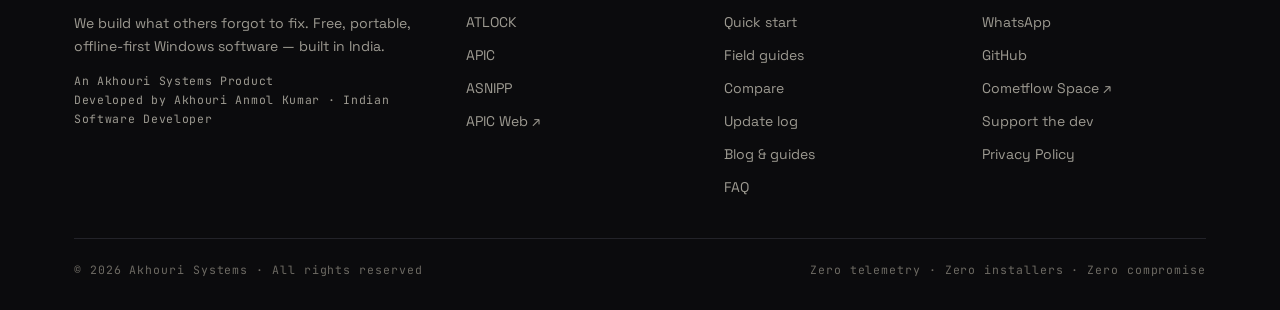
==== commit feddf534: "Akhouri Systems website" ====
--- a/index.html
+++ b/index.html
@@ -436,6 +436,10 @@
 h1 .g{color:var(--gold)}
 .sub{color:var(--muted);font-size:17px;margin:20px 0 22px;max-width:52ch}
 .dl-badge{display:inline-flex;align-items:center;gap:10px;font-family:var(--mono);font-size:13px;color:var(--gold);border:1px dashed var(--gold2);background:rgba(242,196,78,.07);padding:10px 16px;border-radius:3px;margin-bottom:26px}
+.dl-wrap{margin-bottom:26px}
+.dl-wrap .dl-badge{margin-bottom:0}
+.dl-since{font-family:var(--mono);font-size:11.5px;letter-spacing:.04em;color:#8a867c;margin-top:8px;padding-left:2px;min-height:1em}
+.dl-since b{color:var(--gold);font-weight:600}
 .dl-badge .pulse{width:8px;height:8px;background:var(--gold);border-radius:50%;animation:pulse 1.6s infinite}
 @keyframes pulse{0%,100%{box-shadow:0 0 0 0 rgba(242,196,78,.5)}50%{box-shadow:0 0 0 7px rgba(242,196,78,0)}}
 .hero-cta{display:flex;gap:14px;flex-wrap:wrap}
@@ -634,7 +638,9 @@
   body{line-height:1.6}
   h1{min-height:0;font-size:clamp(30px,9vw,40px)}
   .sub{font-size:15.5px;margin:16px 0 18px}
-  .dl-badge{font-size:12px;padding:9px 12px;margin-bottom:20px}
+  .dl-badge{font-size:12px;padding:9px 12px}
+  .dl-wrap{margin-bottom:20px}
+  .dl-since{font-size:10.5px}
   .hero-cta .btn{flex:1 1 100%;justify-content:center}
   .win-body{font-size:11.5px;line-height:1.8;padding:14px;min-height:190px;overflow-x:auto}
   .mods,.feats,.why{grid-template-columns:1fr}
@@ -943,7 +949,7 @@
       <p class="tag">FREE PORTABLE WINDOWS TOOLS · BUILT IN INDIA</p>
       <h1 id="scramble" data-text="We build what others forgot to fix.">We build what others forgot to fix.</h1>
       <p class="sub">Every app we build starts with a problem nobody else bothered to solve. Free portable Windows 10/11 software — an offline security suite, a batch image converter and a screen recorder &amp; snipping tool — with zero telemetry and no installer.</p>
-      <div class="dl-badge" id="dlBadge"><span class="pulse"></span> <span id="dlCount">1200</span>&nbsp;total downloads across all products</div>
+      <div class="dl-wrap"><div class="dl-badge" id="dlBadge"><span class="pulse"></span> <span id="dlCount">1200</span>&nbsp;total downloads across all products</div><div class="dl-since" id="dlSince" aria-live="polite"></div></div>
       <div class="hero-cta">
         <a class="btn" href="#products">View product lineup</a>
         <a class="btn ghost" href="#contact">Talk to the dev</a>
@@ -1523,6 +1529,30 @@
     })
     .catch(() => {});
 }
+
+/* ---------- "in N months" label (auto-updates, no extra files) ----------
+   Counts completed calendar months since launch using the visitor's clock.
+   Purely cosmetic: never touches DL_TOTAL or downloads.json. */
+(function(){
+  const el = document.getElementById('dlSince');
+  if(!el) return;
+  const LAUNCH = {y:2026, m:5, d:11}; /* Akhouri Systems founded May 11, 2026 */
+  const now = new Date();
+  let months = (now.getFullYear() - LAUNCH.y) * 12 + (now.getMonth() + 1 - LAUNCH.m);
+  if(now.getDate() < LAUNCH.d) months--;
+  let txt;
+  if(months >= 12){
+    const y = Math.floor(months / 12), m = months % 12;
+    txt = y + (y === 1 ? ' year' : ' years') + (m ? ' ' + m + (m === 1 ? ' month' : ' months') : '');
+  } else if(months >= 1){
+    txt = months + (months === 1 ? ' month' : ' months');
+  } else {
+    const days = Math.floor((now - new Date(LAUNCH.y, LAUNCH.m - 1, LAUNCH.d)) / 864e5);
+    if(days < 0) return;
+    txt = days <= 1 ? 'its first days' : days + ' days';
+  }
+  el.innerHTML = 'in <b>' + txt + '</b> since launch &middot; May 2026';
+})();
 
 /* ---------- hero terminal typing (waits for the live count) ---------- */
 loadDownloadCount().then(() => {
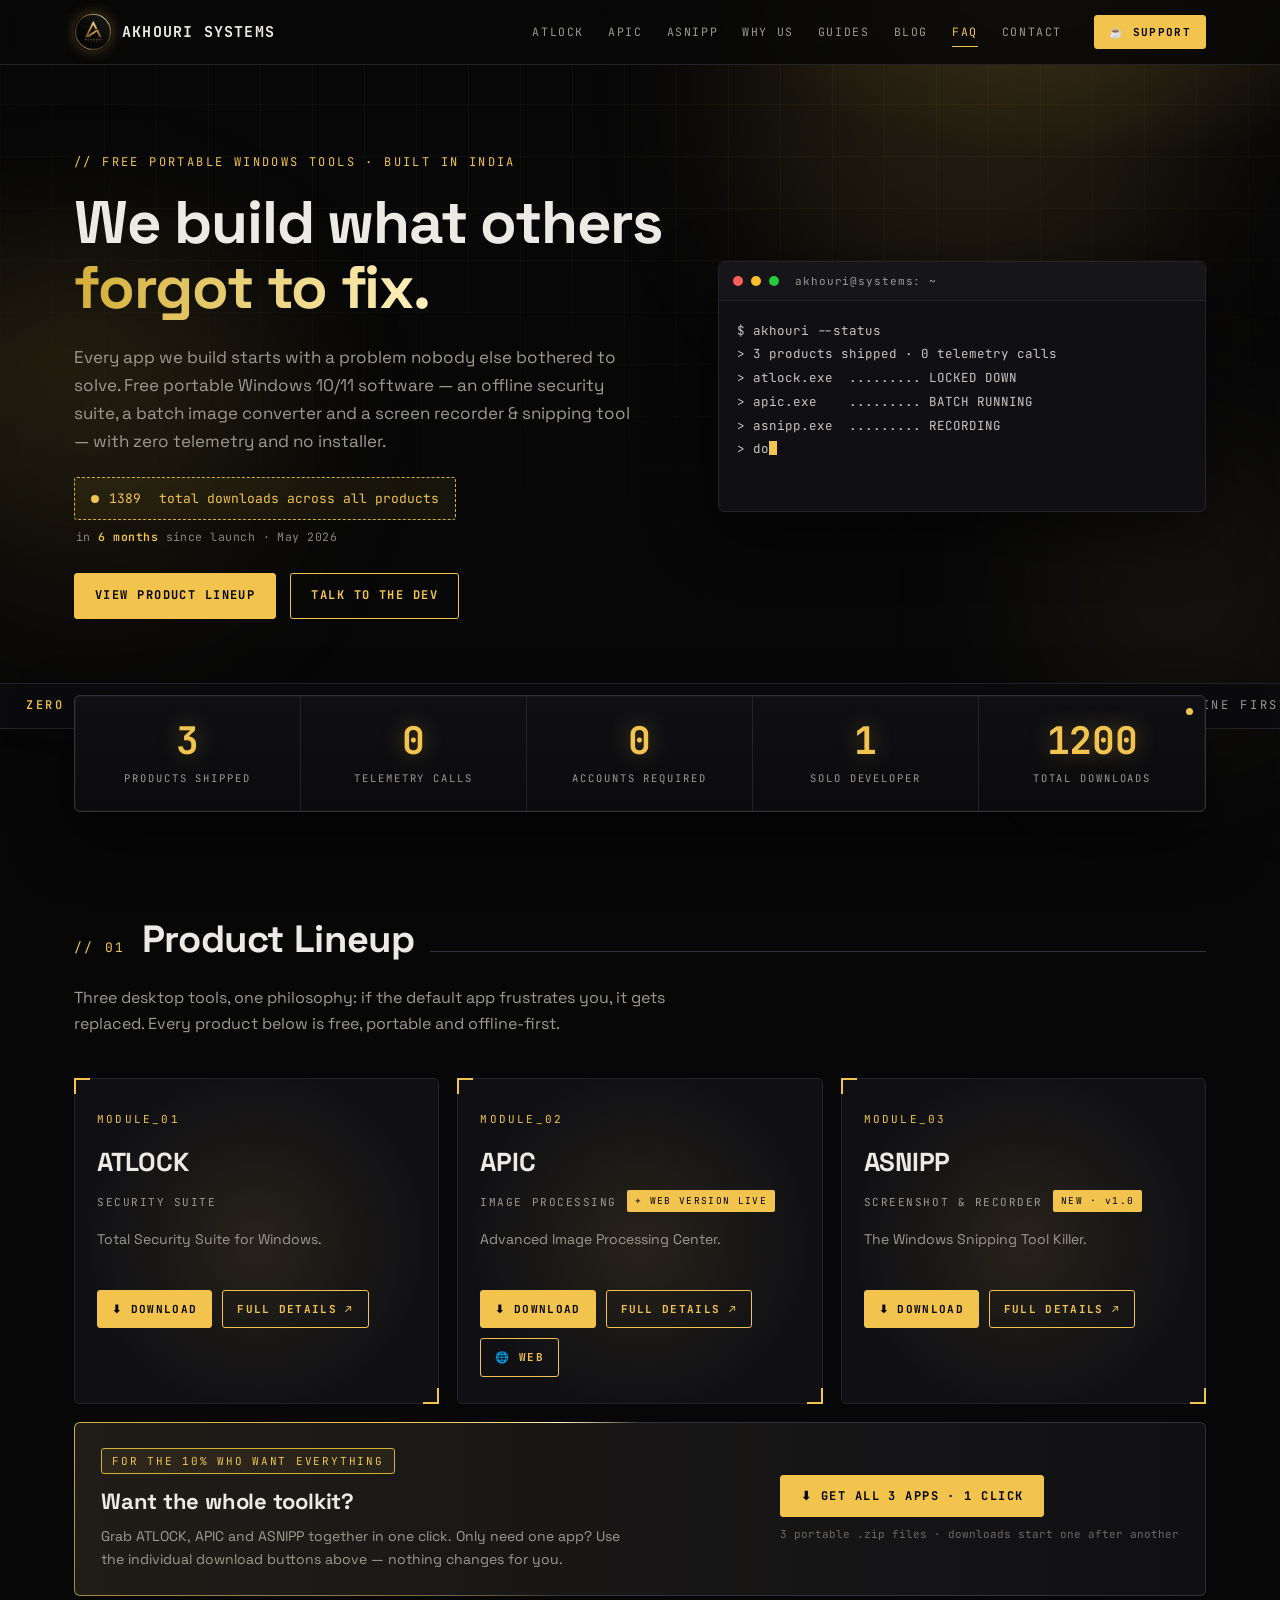
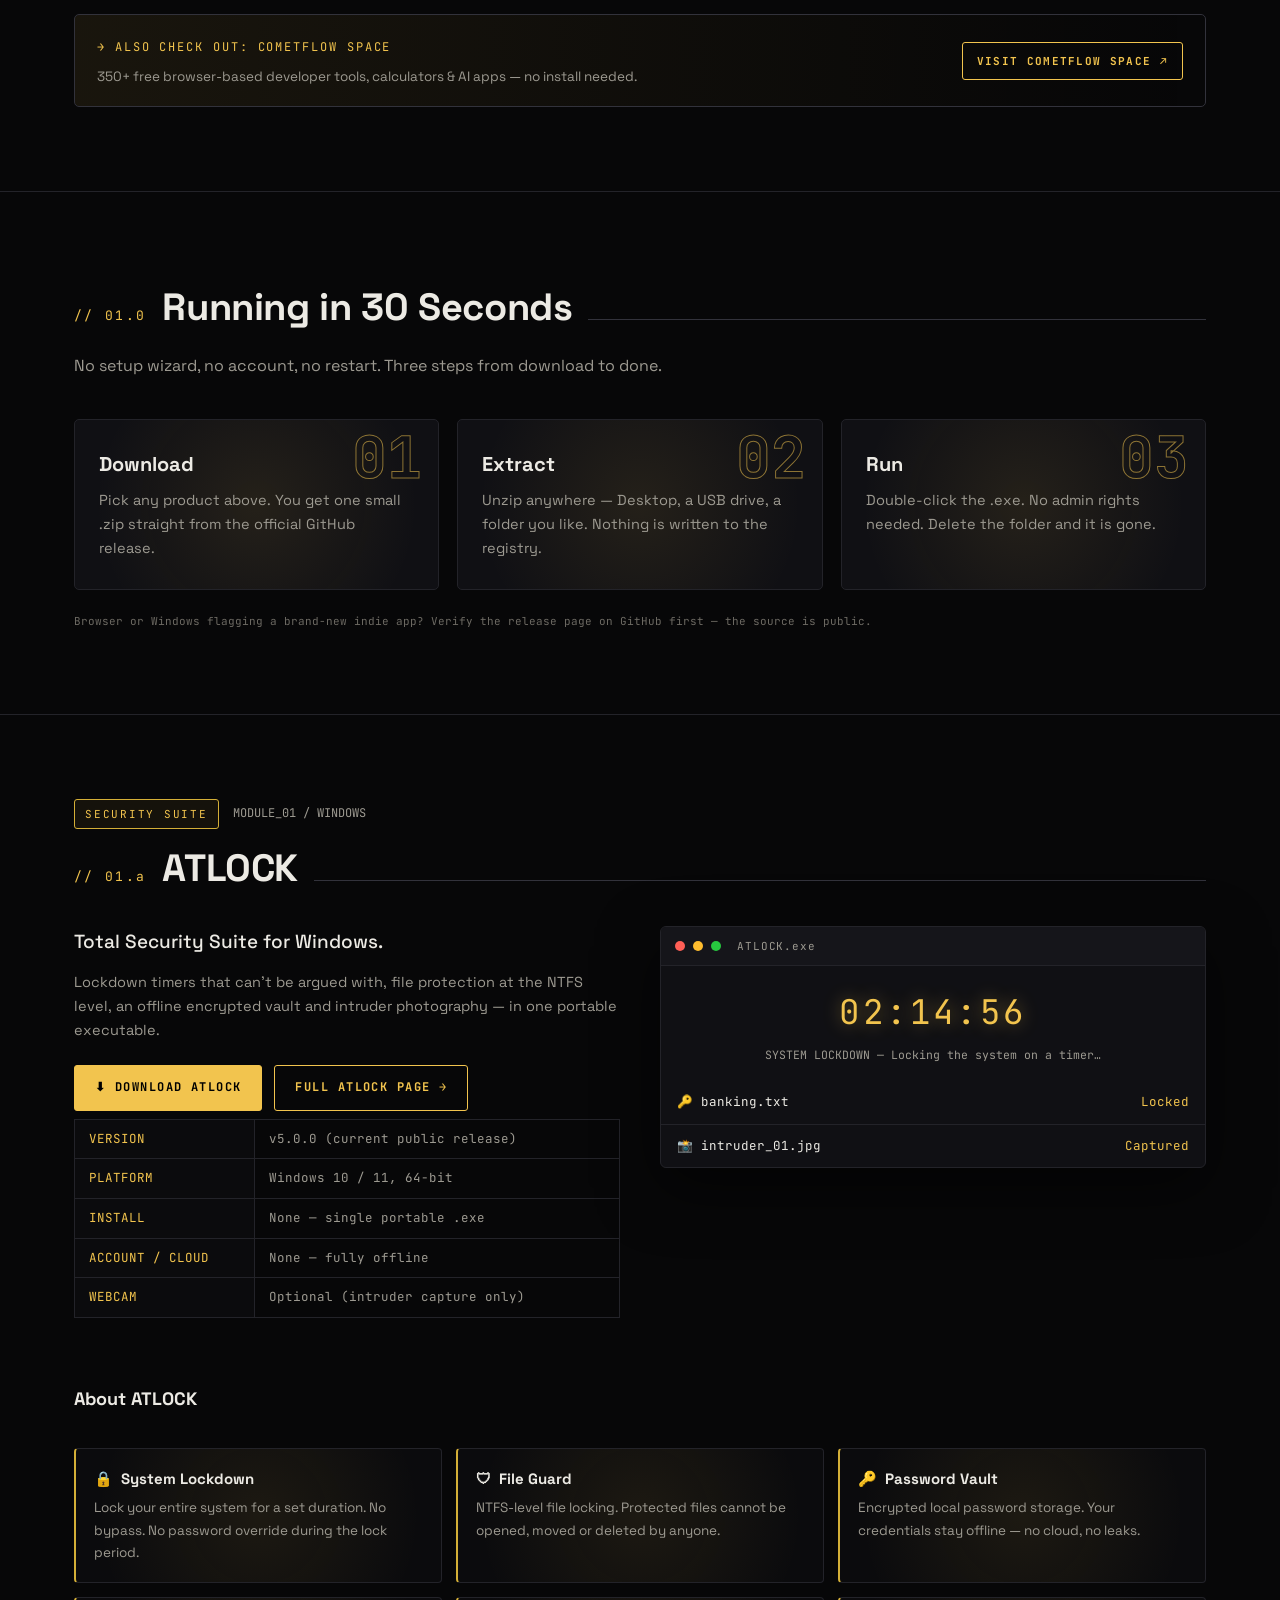
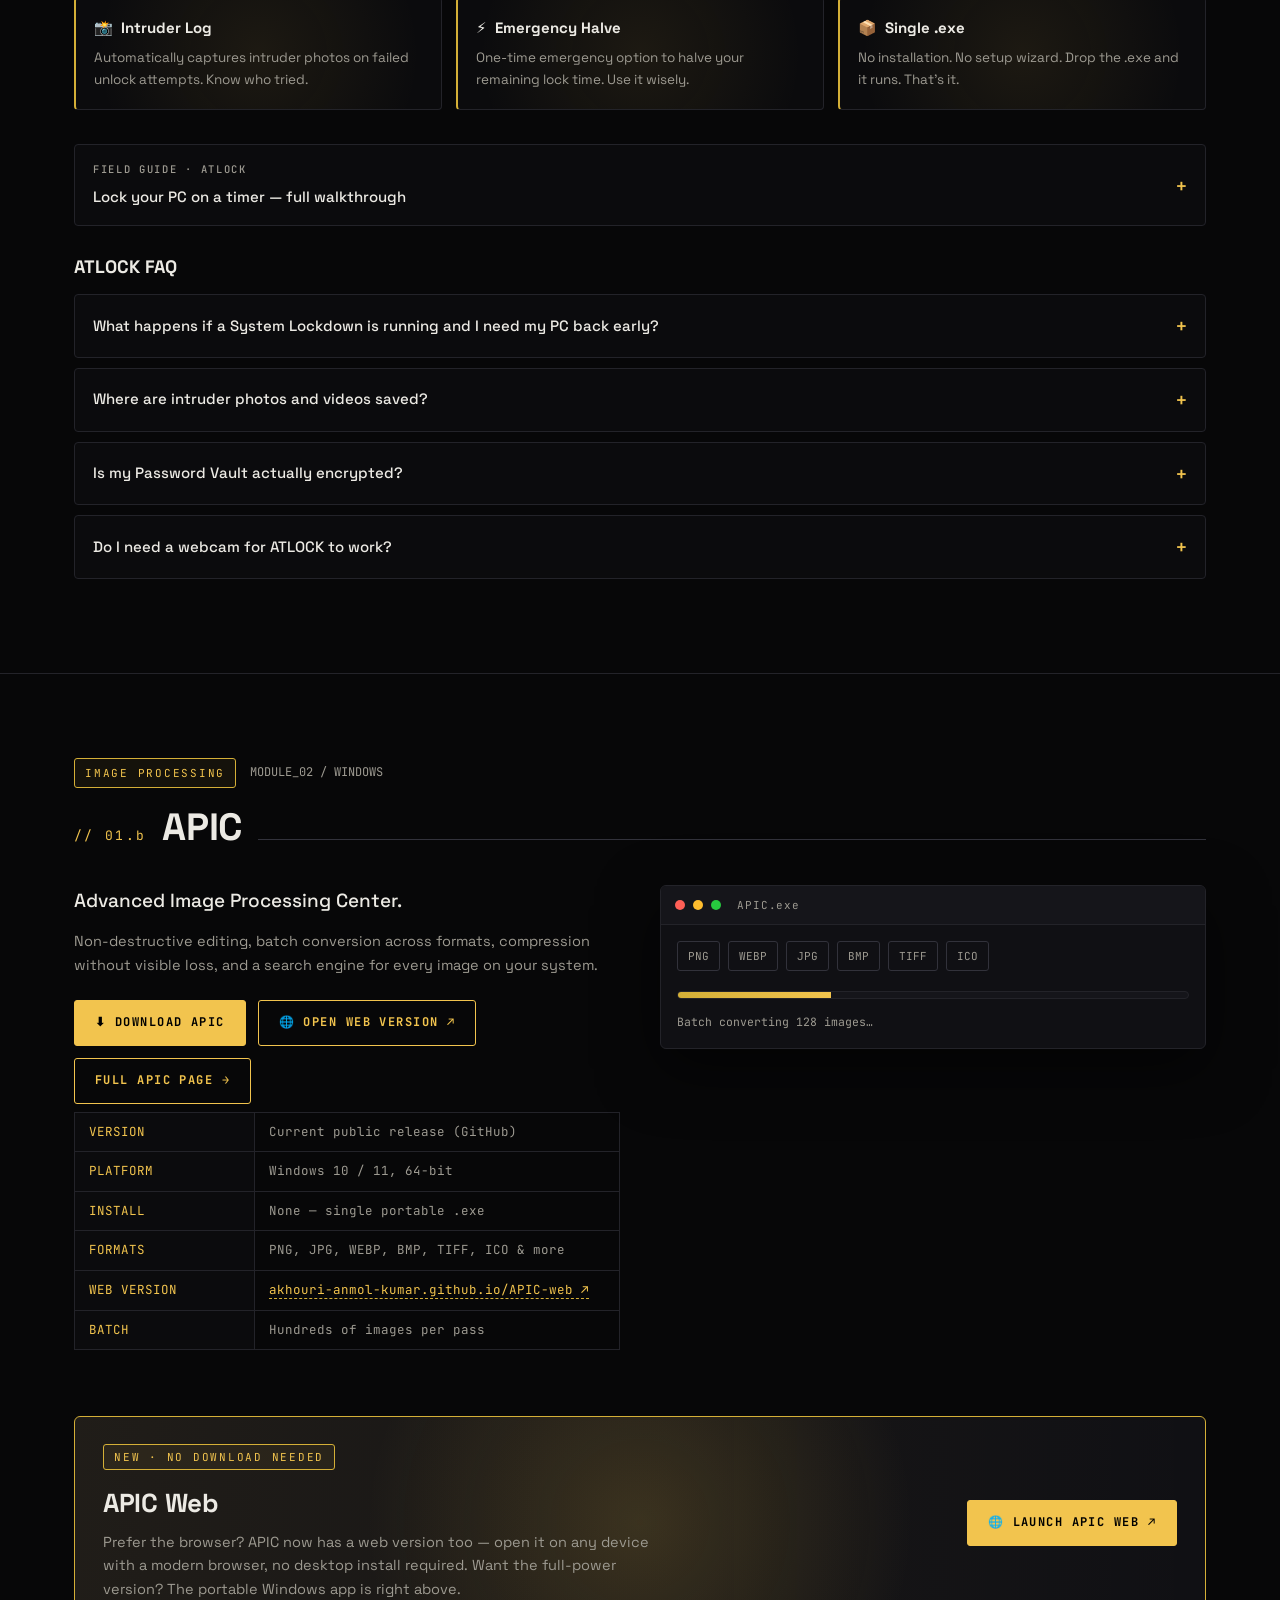
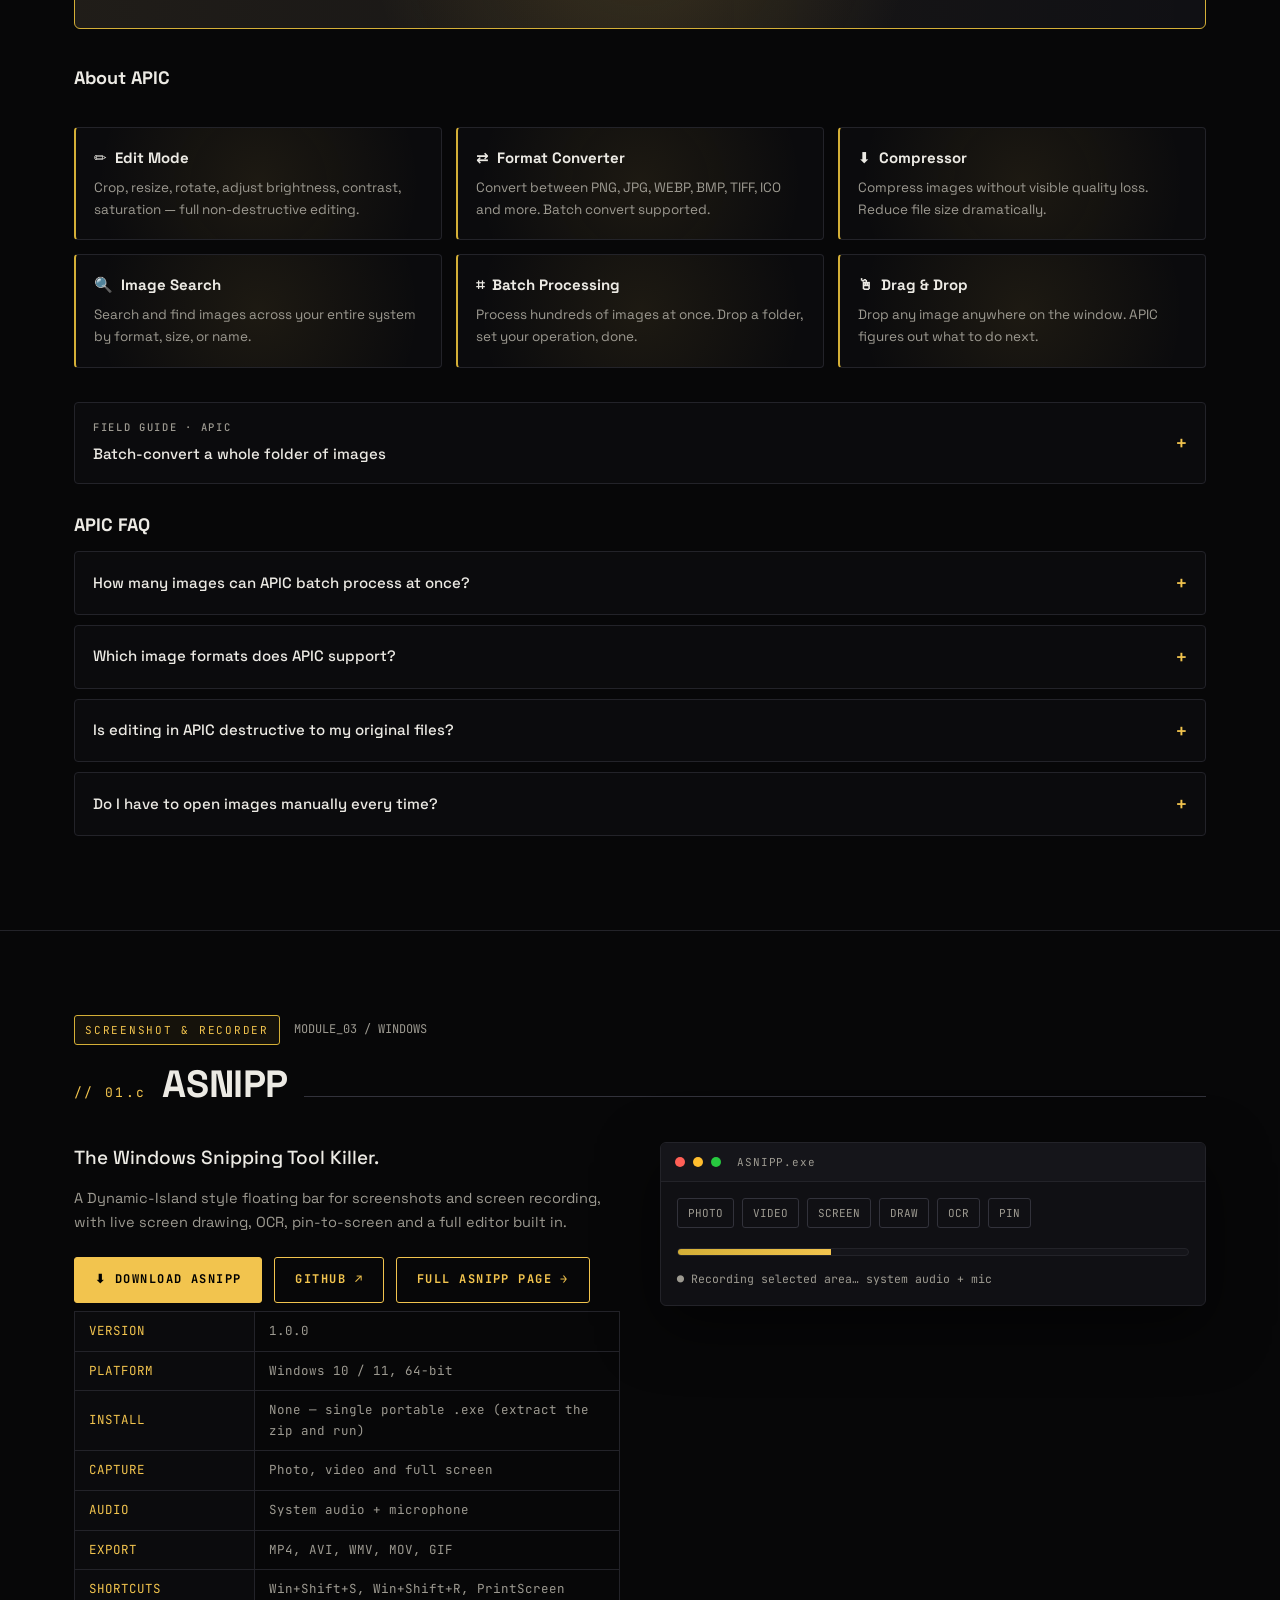
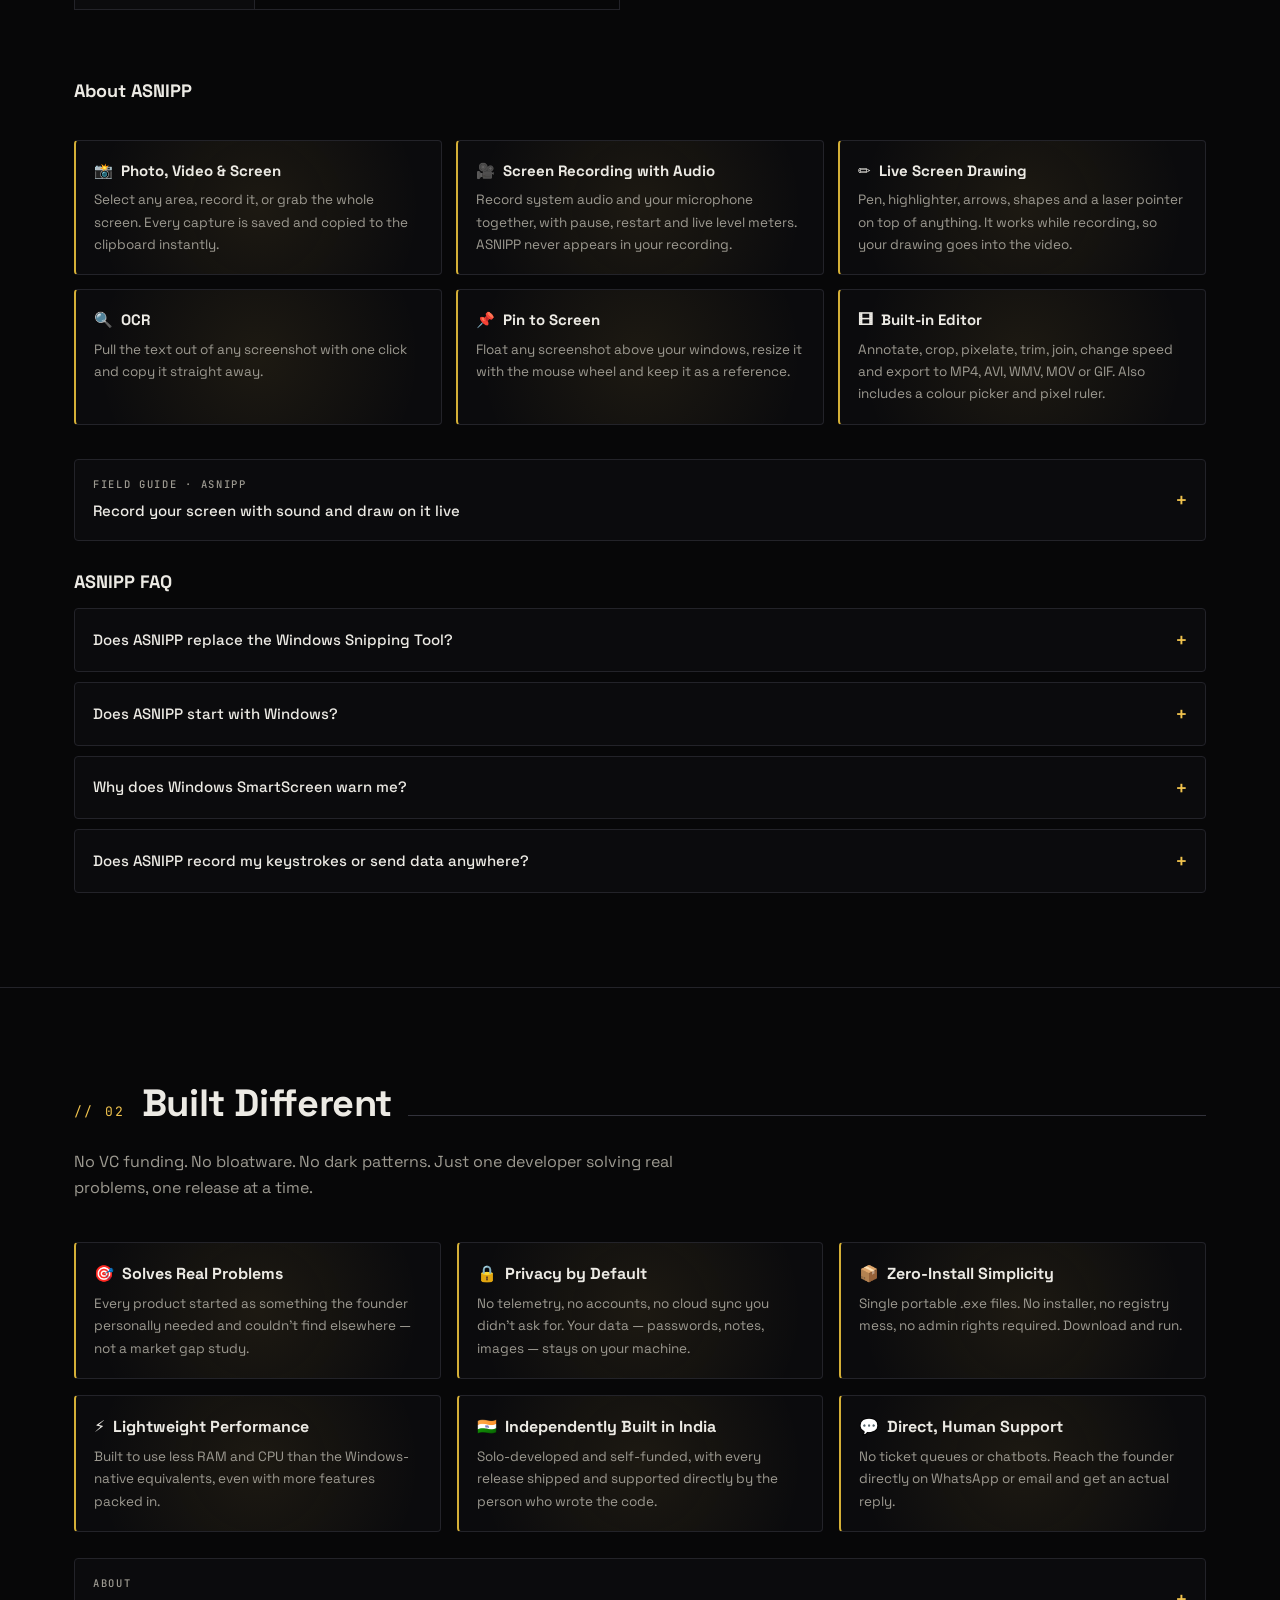
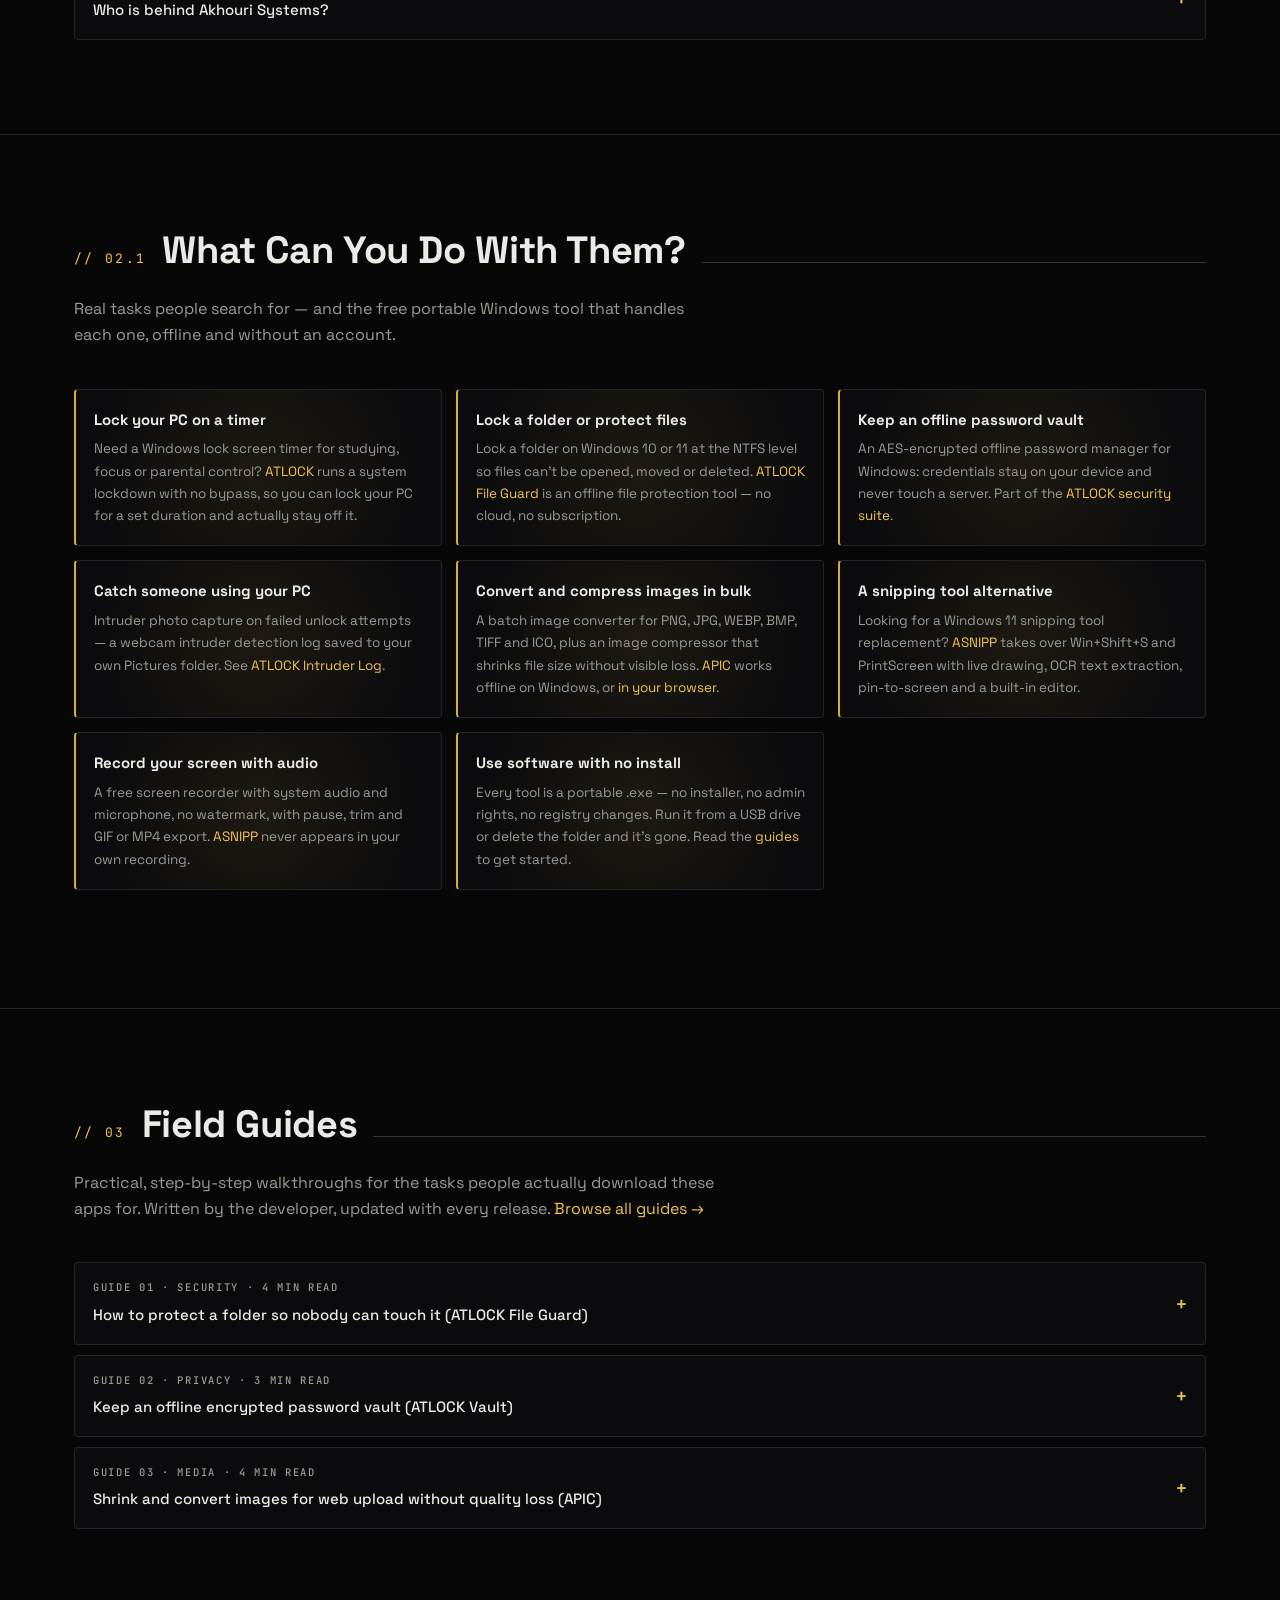
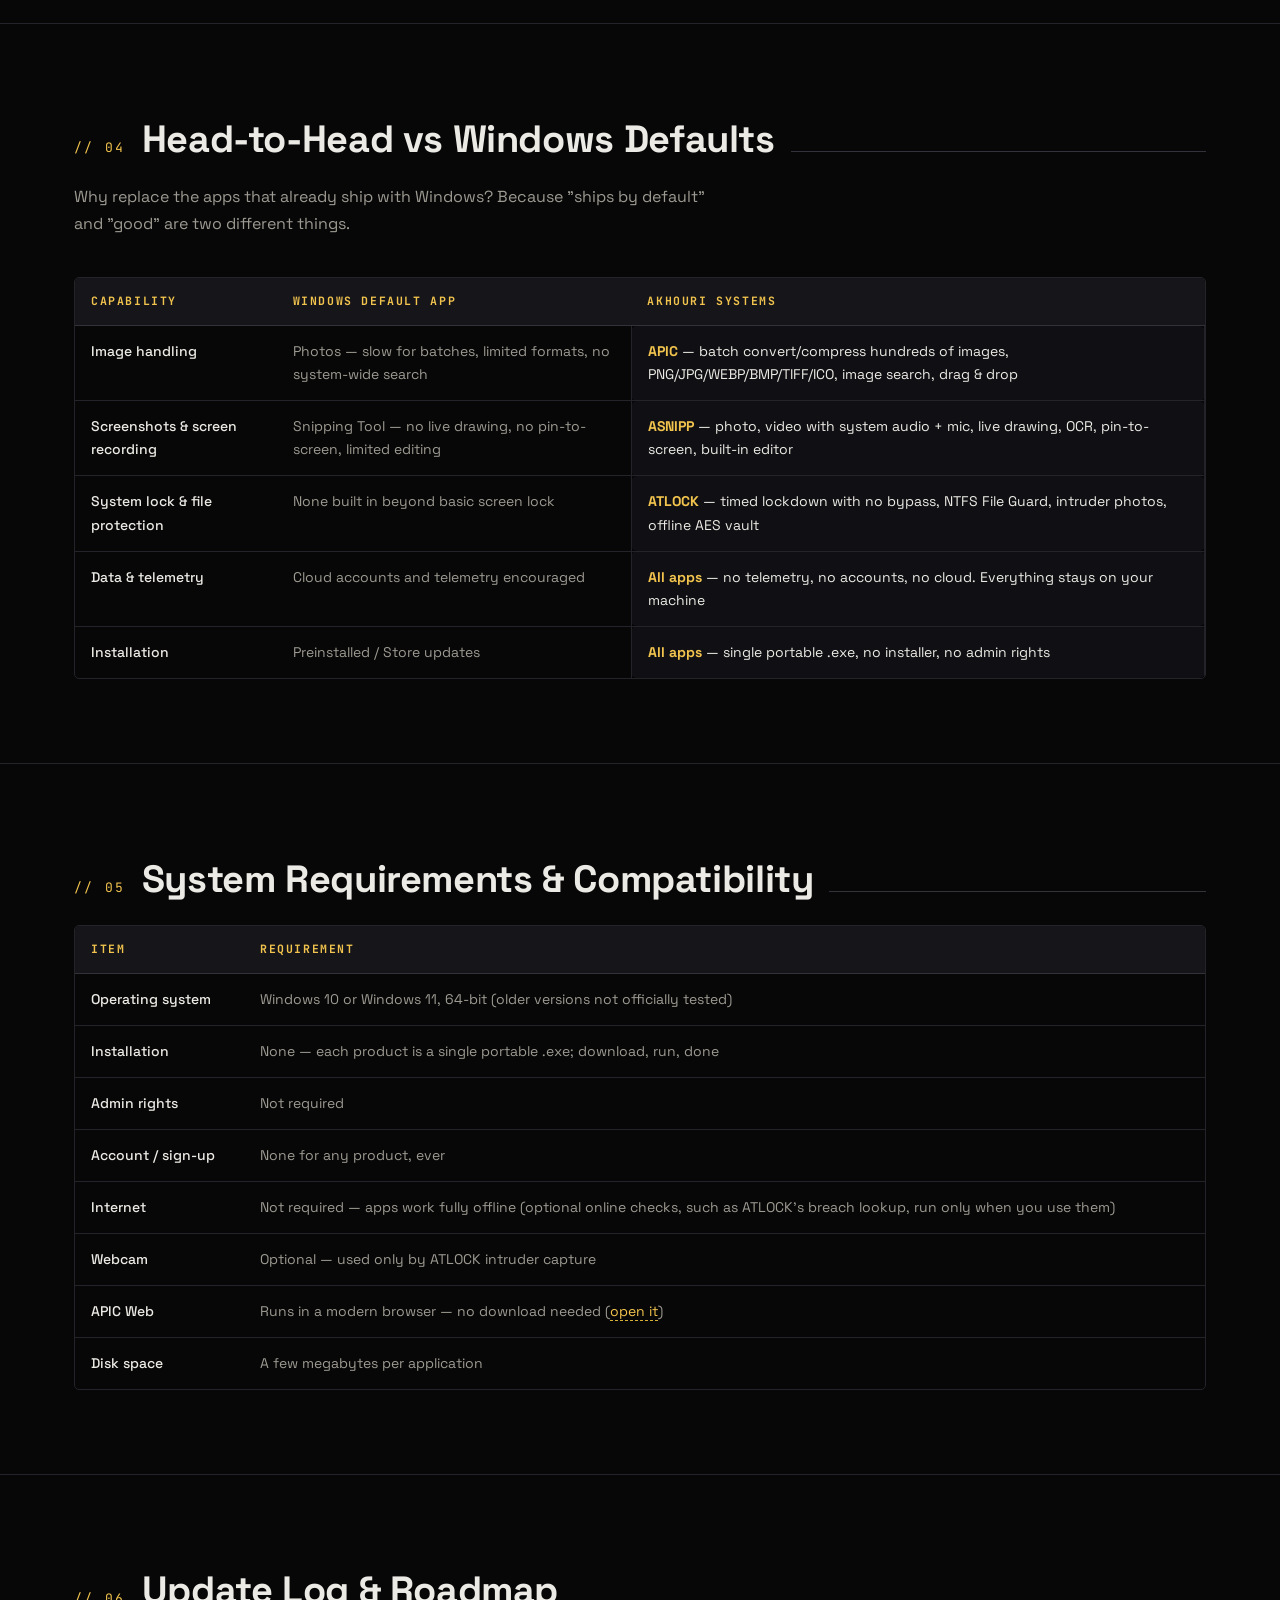
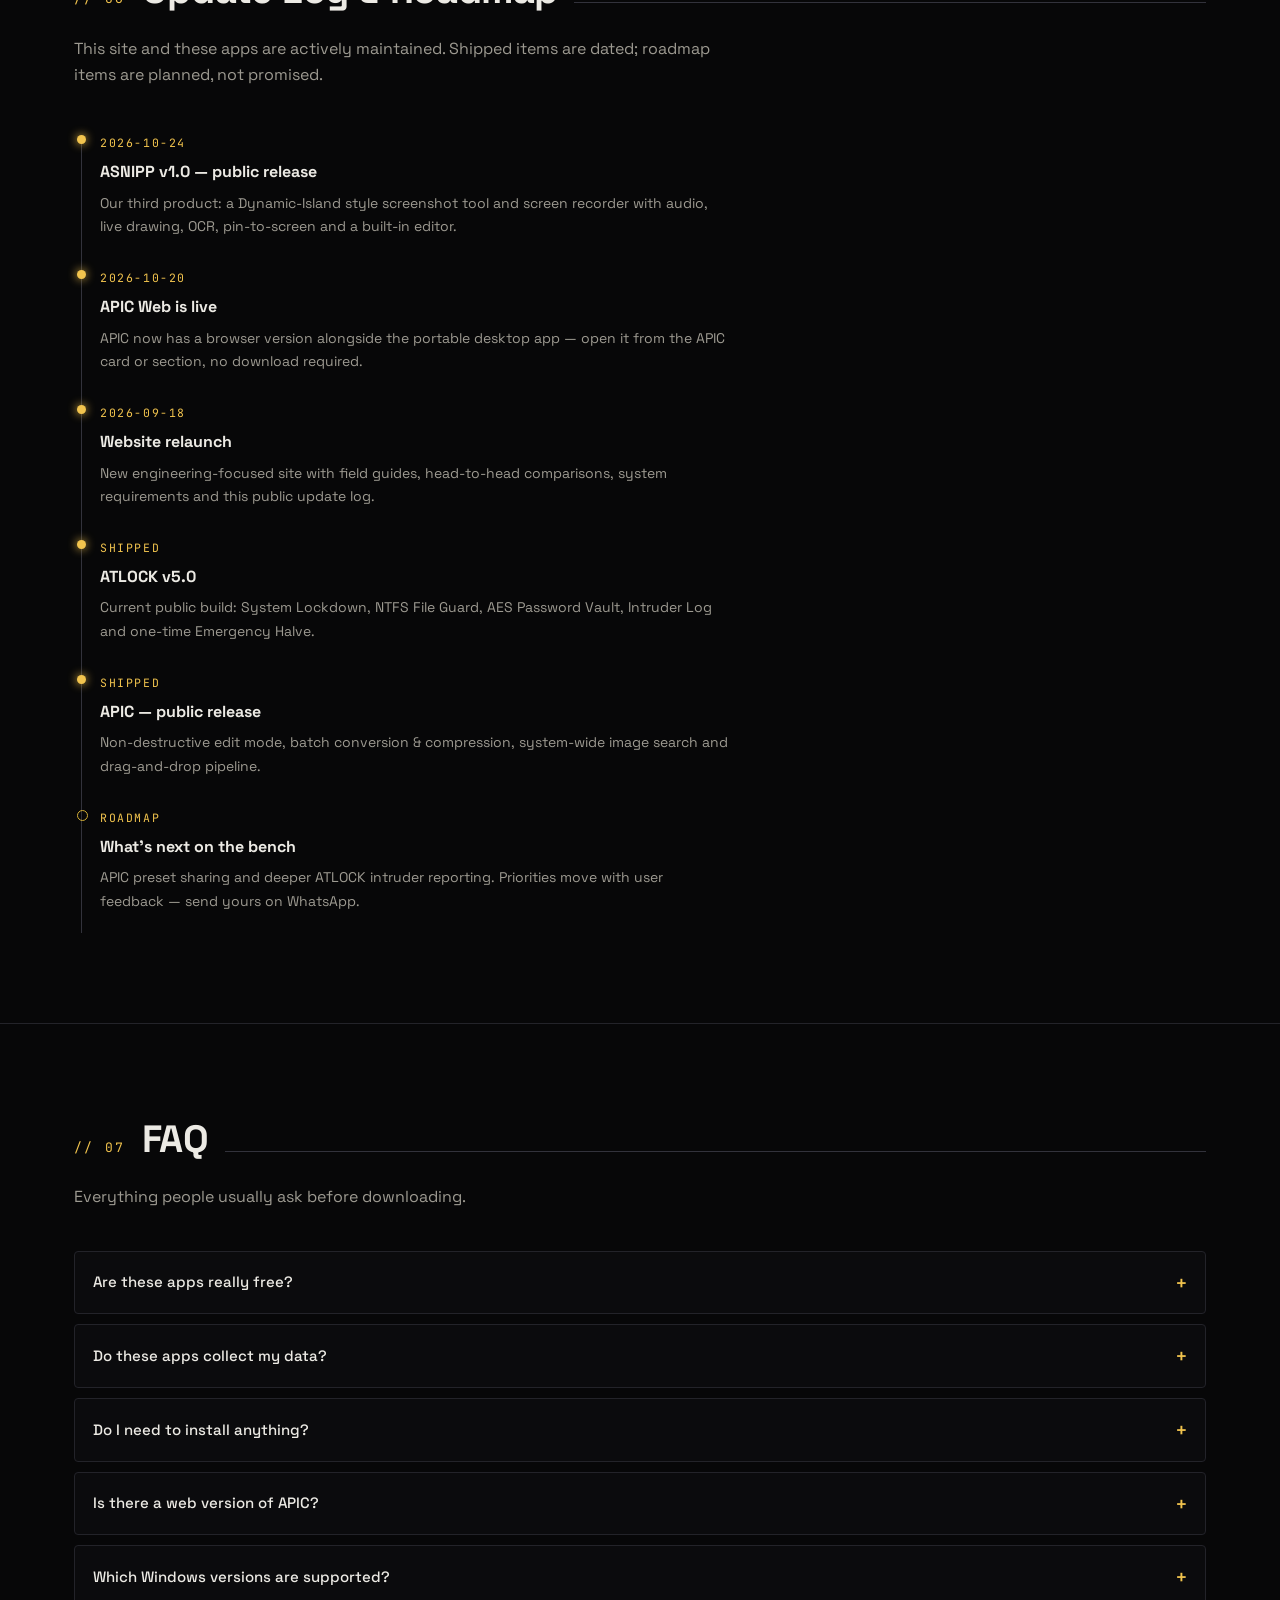
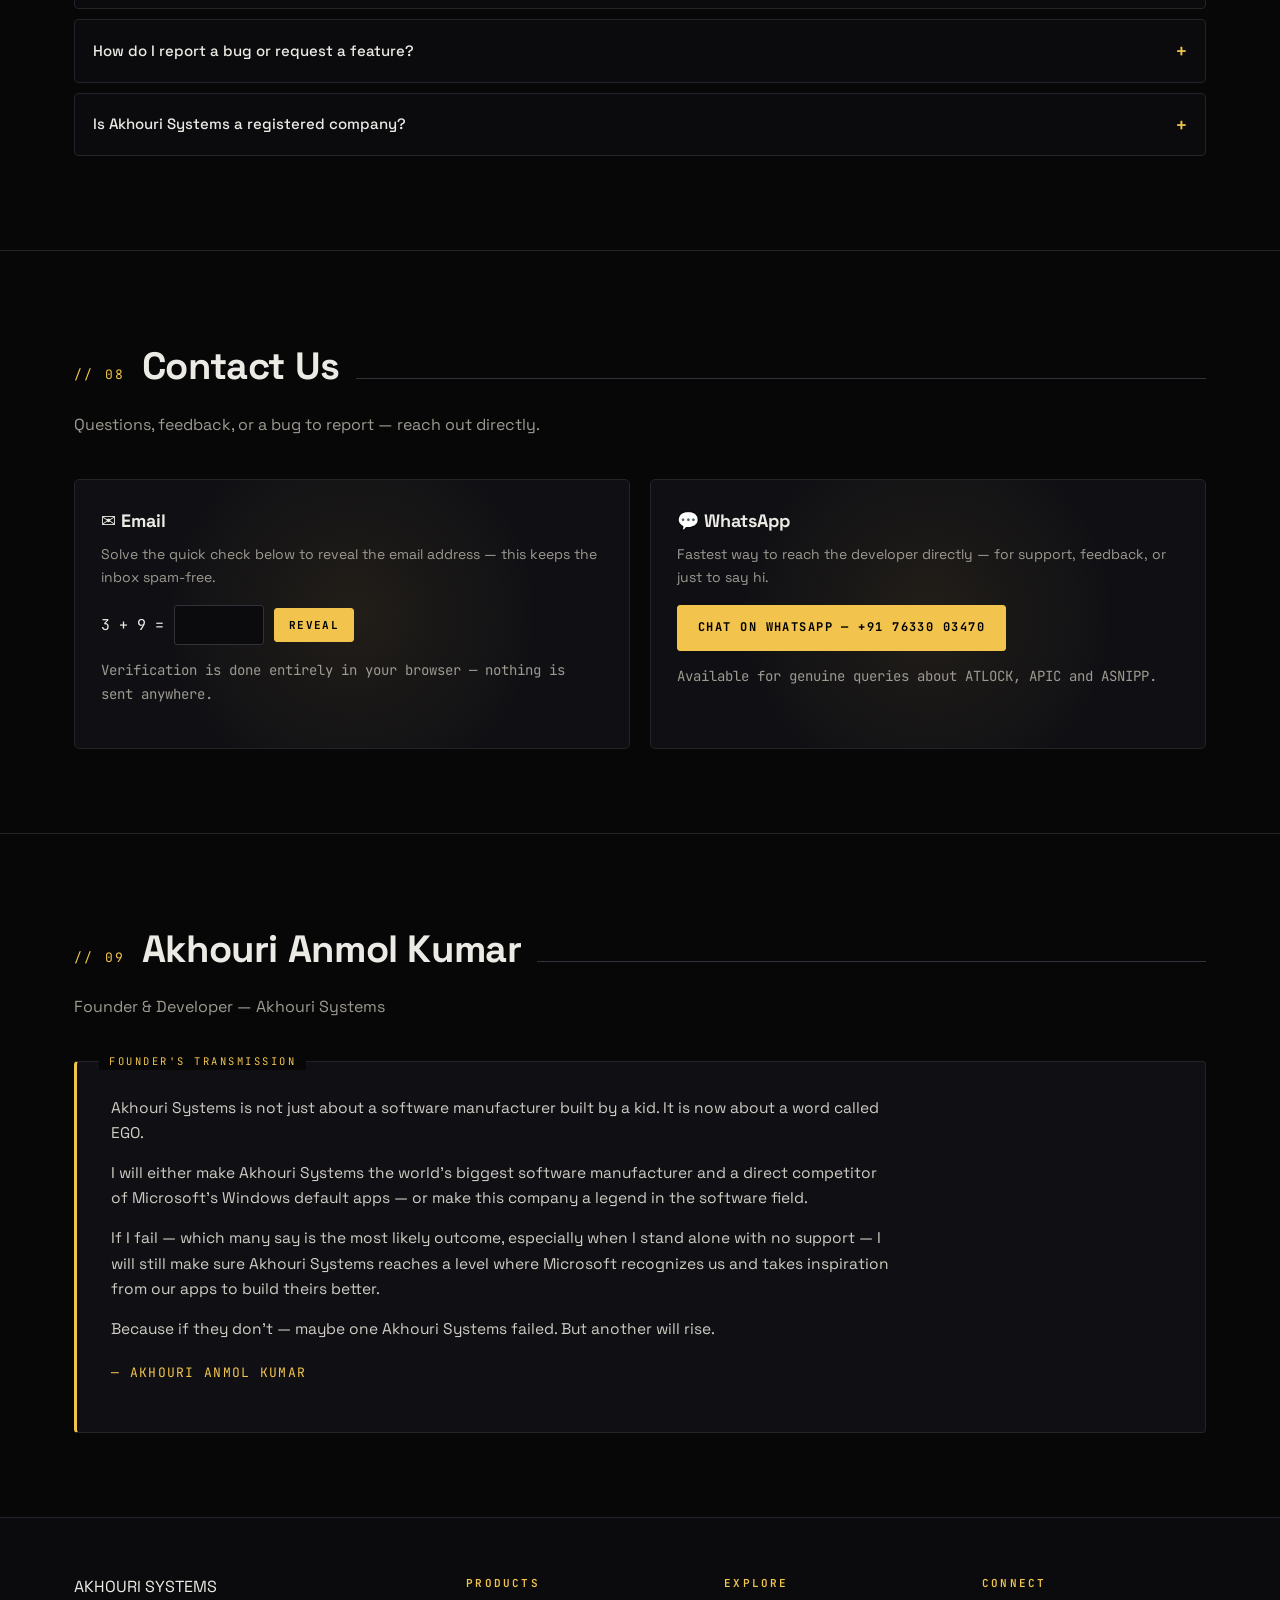
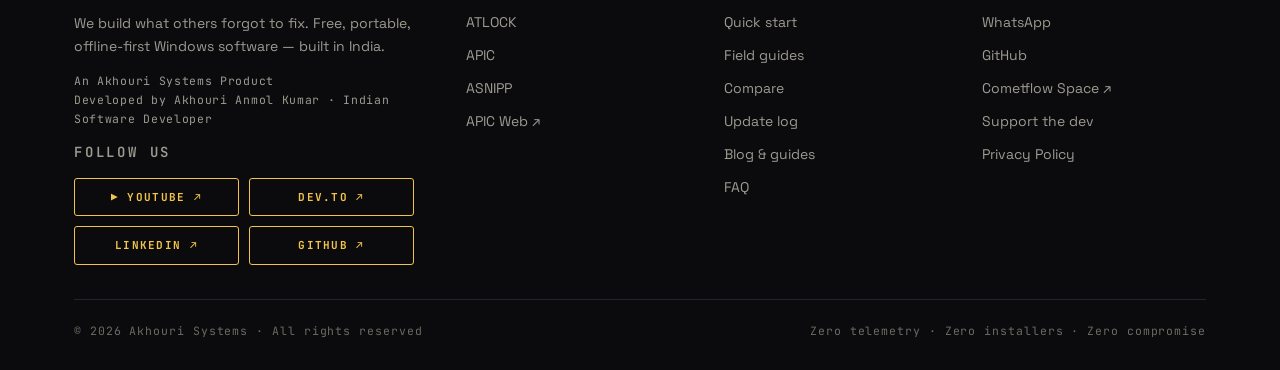
==== commit d341b12a: "Akhouri Systems website" ====
--- a/index.html
+++ b/index.html
@@ -97,7 +97,10 @@
     }
    },
    "sameAs": [
-    "https://github.com/Akhouri-Systems"
+    "https://github.com/Akhouri-Systems",
+    "https://www.youtube.com/@AkhouriSystems",
+    "https://dev.to/akhouri-systems",
+    "https://www.linkedin.com/company/akhourisystems"
    ],
    "slogan": "We build what others forgot to fix."
   },
@@ -856,6 +859,9 @@
 .fcol .fh{font-family:var(--mono);font-size:11px;letter-spacing:.2em;color:var(--gold);margin-bottom:14px;font-weight:600}
 .fcol a{display:block;font-size:14px;color:var(--muted);padding:5px 0;transition:color .2s,transform .2s}
 .fcol a:hover{color:var(--gold);transform:translateX(4px)}
+.social-h{font-family:var(--mono);font-size:11px;letter-spacing:.2em;color:var(--gold);font-weight:600;margin:20px 0 10px}
+.social{display:grid;grid-template-columns:repeat(2,minmax(0,1fr));gap:10px;max-width:340px}
+.social .btn{white-space:nowrap;justify-content:center}
 .fbot{display:flex;justify-content:space-between;gap:14px;flex-wrap:wrap;border-top:1px solid var(--line);padding-top:22px;font-size:11.5px;color:#6d6a63;letter-spacing:.08em}
 
 /* back to top */
@@ -1400,6 +1406,13 @@
         <p>We build what others forgot to fix. Free, portable, offline-first Windows software — built in India.</p>
         <div class="mono">An Akhouri Systems Product</div>
         <div class="mono">Developed by Akhouri Anmol Kumar · Indian Software Developer</div>
+        <p class="social-h">FOLLOW US</p>
+        <div class="social" role="group" aria-label="Akhouri Systems on social platforms">
+          <a class="btn ghost sm" href="https://www.youtube.com/@AkhouriSystems" target="_blank" rel="noopener me" aria-label="Akhouri Systems on YouTube">&#9654; YouTube &#8599;</a>
+          <a class="btn ghost sm" href="https://dev.to/akhouri-systems" target="_blank" rel="noopener me" aria-label="Akhouri Systems on DEV Community">DEV.to &#8599;</a>
+          <a class="btn ghost sm" href="https://www.linkedin.com/company/akhourisystems" target="_blank" rel="noopener me" aria-label="Akhouri Systems on LinkedIn">LinkedIn &#8599;</a>
+          <a class="btn ghost sm" href="https://github.com/Akhouri-Systems" target="_blank" rel="noopener me" aria-label="Akhouri Systems on GitHub">GitHub &#8599;</a>
+        </div>
       </div>
       <nav class="fcol" aria-label="Footer — Products">
         <p class="fh">PRODUCTS</p>
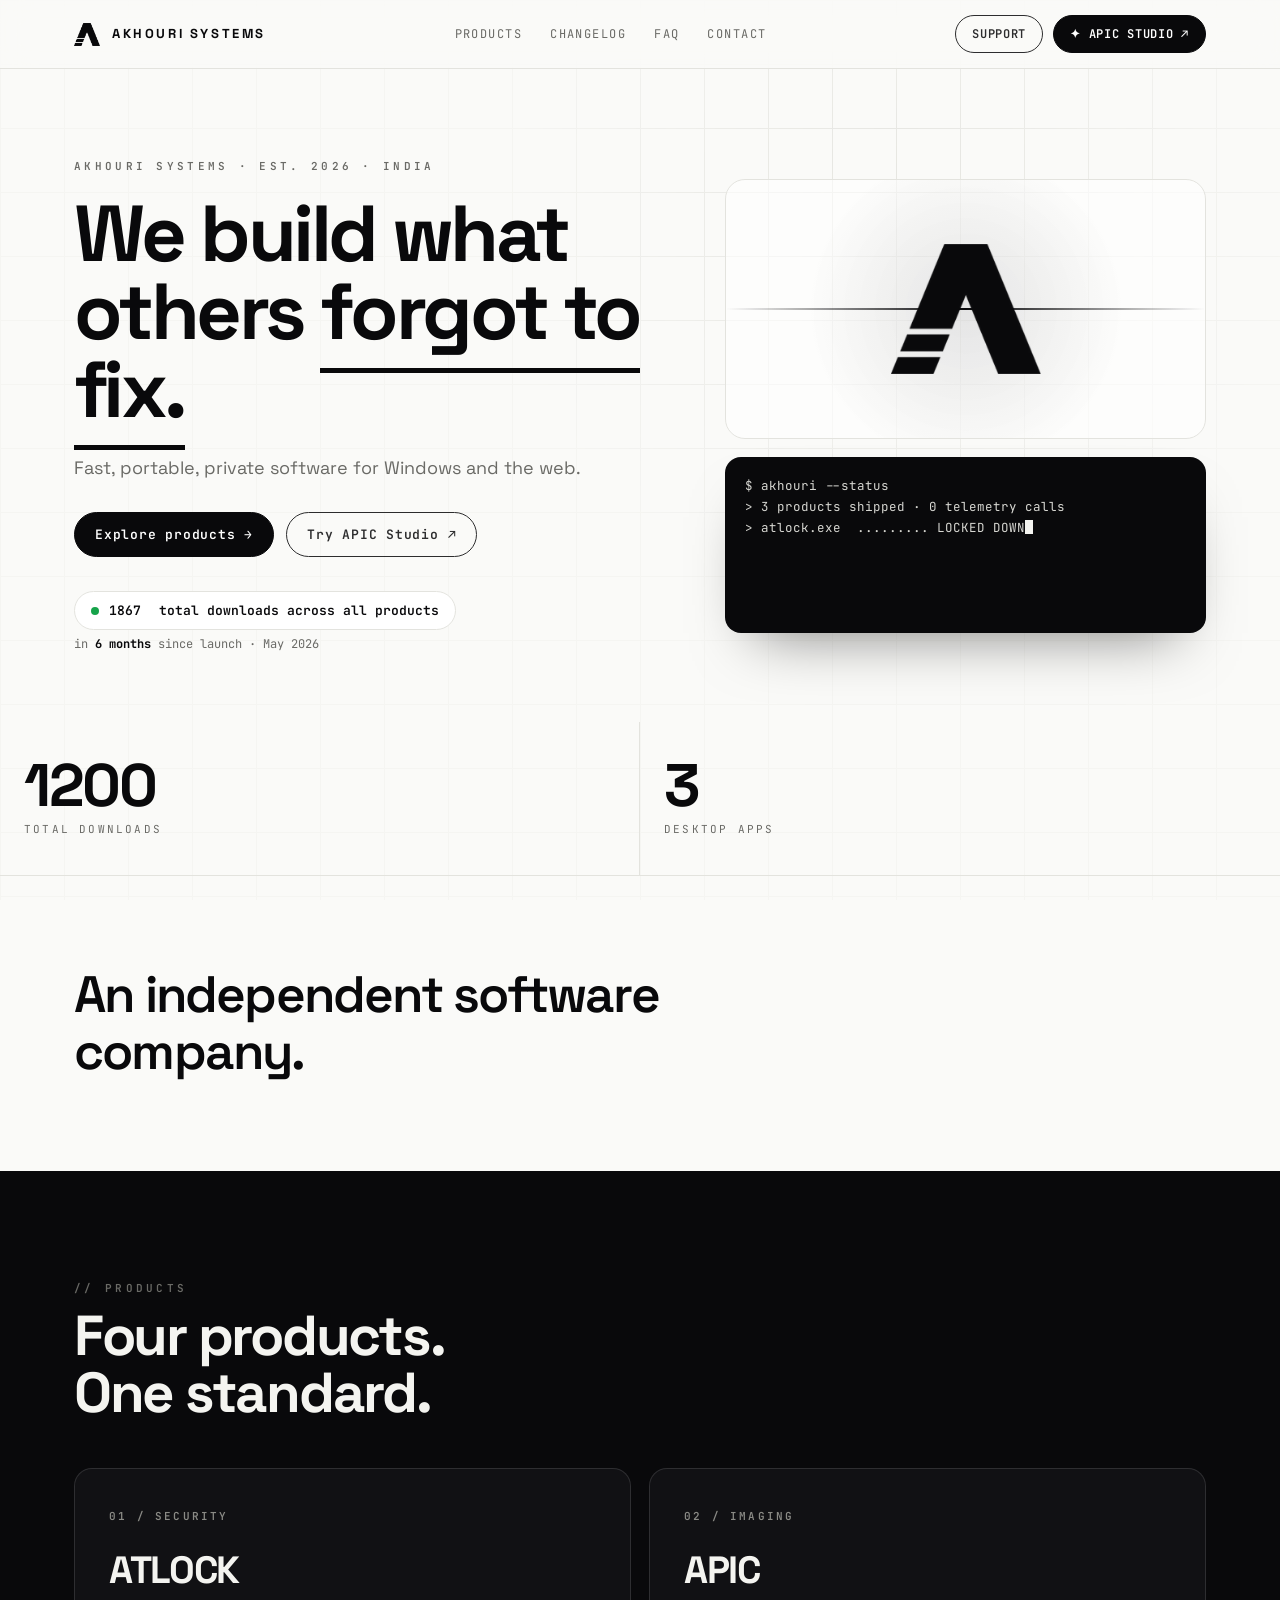
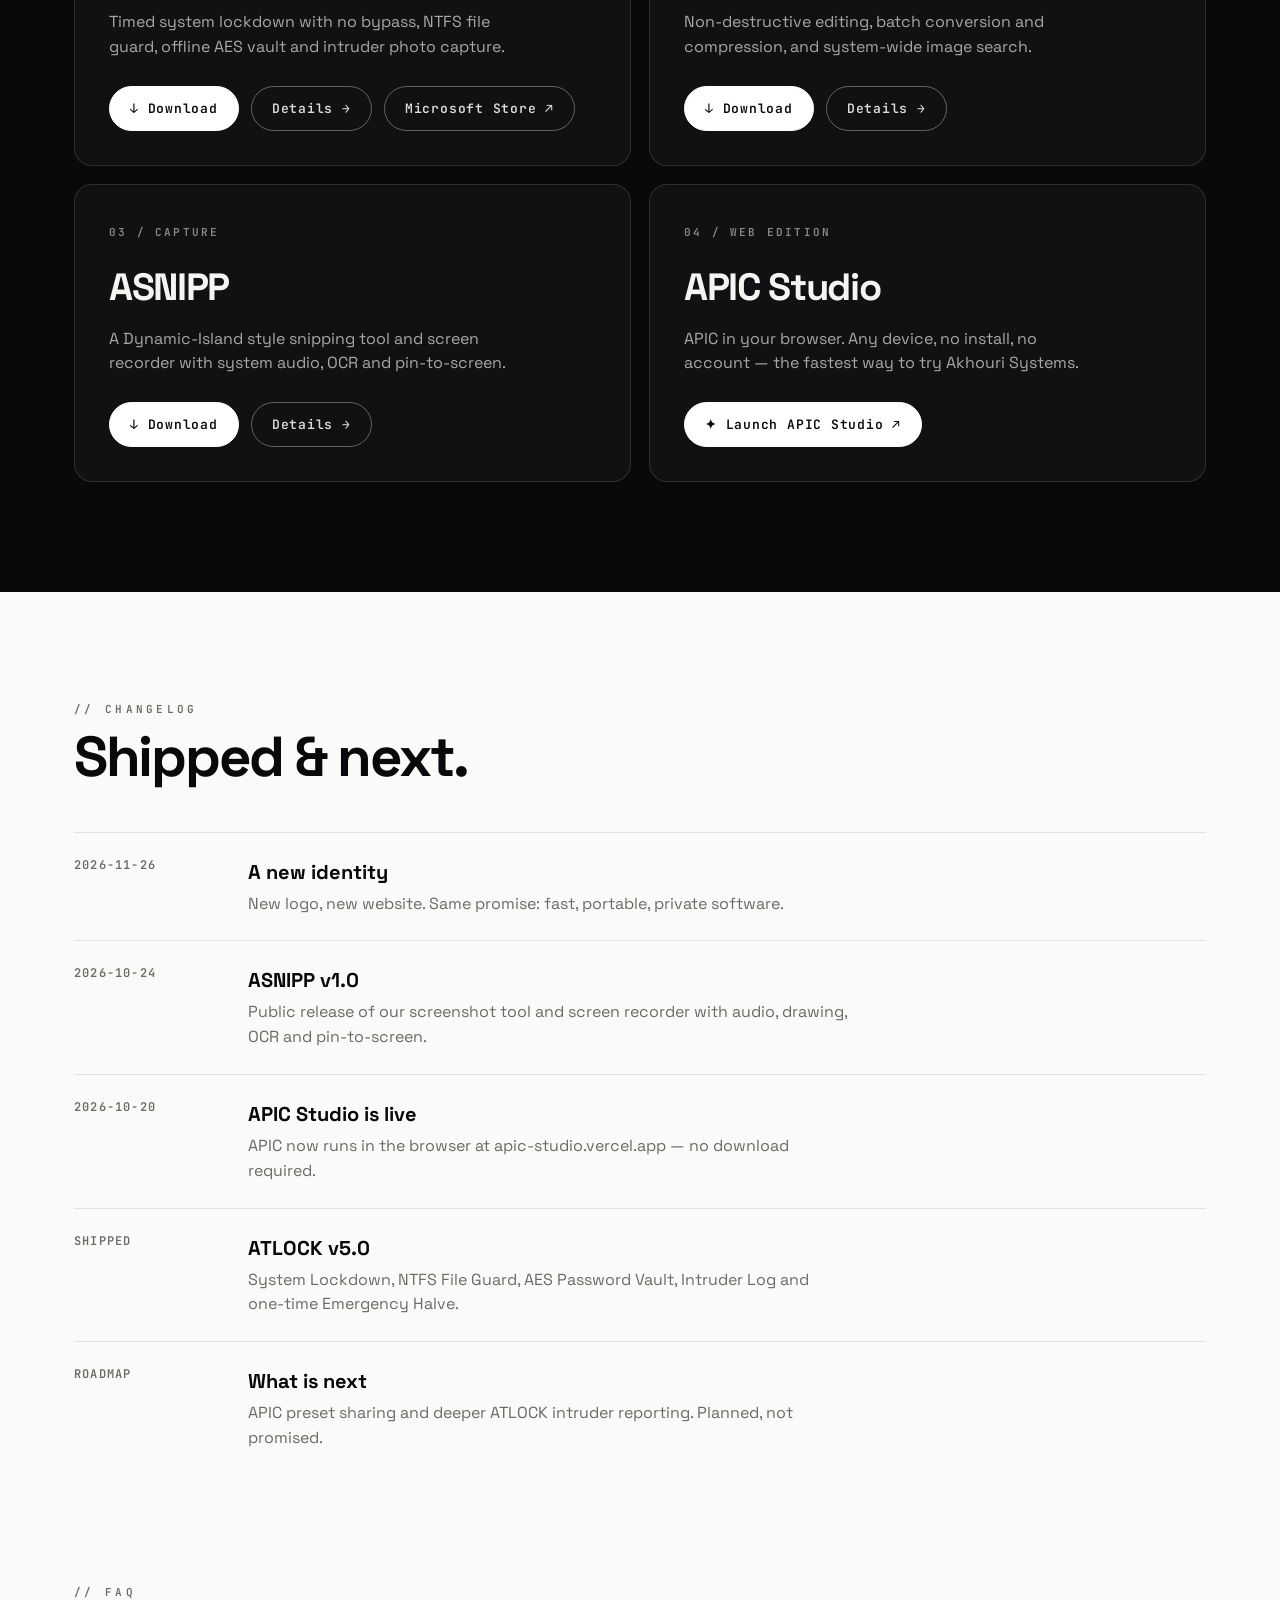
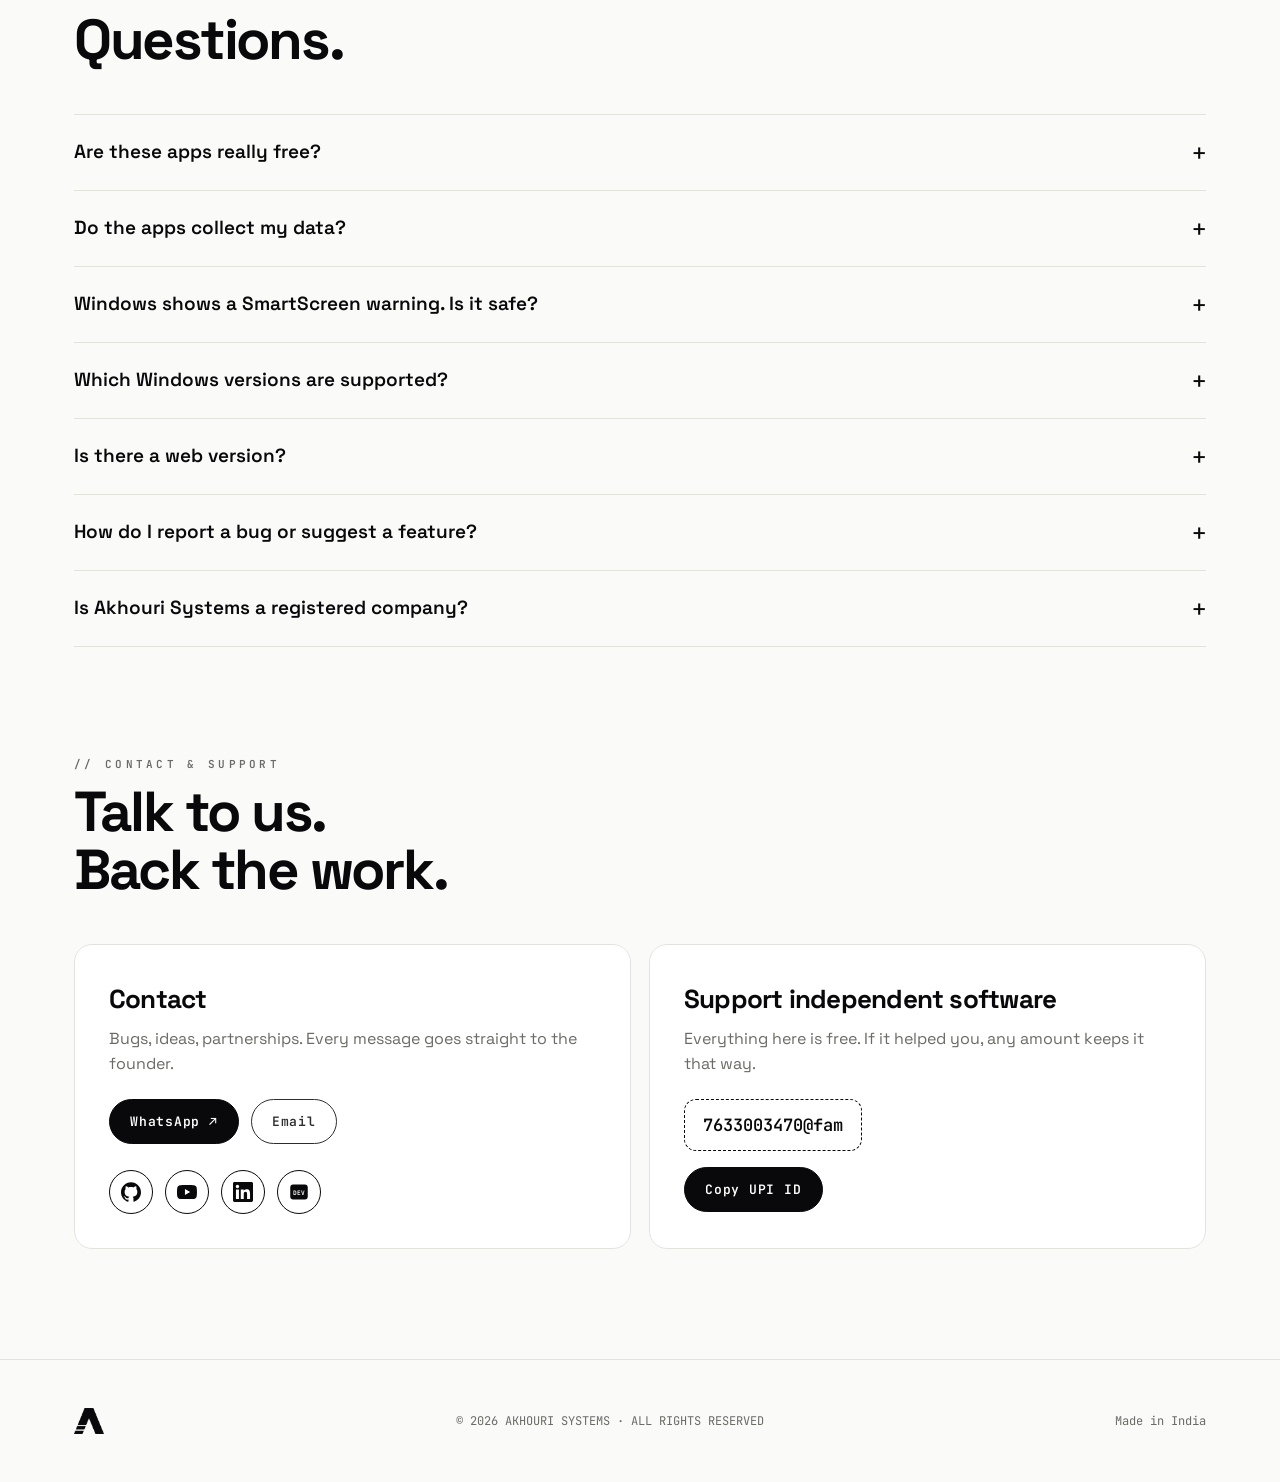
==== commit 7e209c5b: "Akhouri Systems | NEW |" ====
--- a/index.html
+++ b/index.html
@@ -1,20 +1,17 @@
 <!DOCTYPE html>
-<html lang="en">
-<head>
-<meta charset="UTF-8">
-<meta name="viewport" content="width=device-width, initial-scale=1, viewport-fit=cover">
+<html lang="en"><head><meta charset="UTF-8"><meta name="viewport" content="width=device-width,initial-scale=1,viewport-fit=cover">
 <title>Free Portable Windows Tools: ATLOCK, APIC, ASNIPP | Akhouri Systems</title>
-<meta name="description" content="Free portable Windows tools, zero telemetry: ATLOCK offline security suite, APIC batch image converter, ASNIPP screen recorder & snipping tool. No install.">
-<meta name="keywords" content="free portable windows tools, portable windows software, offline windows security suite, windows security suite free, windows lock screen timer, lock pc on a timer, system lockdown windows, ntfs file lock, lock folder windows 10, lock folder windows 11, protect files from deletion windows, offline password manager windows, encrypted password vault offline, aes password vault, intruder photo capture windows, catch someone using my pc, webcam intruder detection, failed login photo windows, batch image converter, batch image converter windows, png to jpg converter, jpg to webp converter, webp converter offline, bmp to png, tiff converter, ico converter, image compressor offline, compress images without losing quality, reduce image size, bulk image resize, image search tool windows, non destructive image editor, free image editor windows, offline image editor, image processing software, apic image processing center, apic web, online photo editor no upload, remove background from image free, browser photo editor private, snipping tool alternative, best snipping tool alternative windows 11, windows snipping tool replacement, screenshot tool windows, free screenshot tool, screen recorder with audio, free screen recorder windows 11, screen recorder system audio and microphone, record screen no watermark, screen recorder no watermark free, lightweight screen recorder, gif screen recorder, screen to gif, video trimmer screen recording, draw on screen while recording, live screen drawing tool, laser pointer screen, ocr screenshot text extractor, extract text from screenshot, pin screenshot to screen, pin image on top of windows, color picker windows, pixel ruler windows, win shift s alternative, printscreen replacement, screenshot annotation tool, annotate screenshots, pixelate screenshot, blur screenshot, no installer software, portable exe no install, no admin rights software, usb portable apps, portable apps for windows 11, single exe windows app, no telemetry software, privacy focused windows software, offline first software, software without accounts, no cloud windows tools, no ads windows utilities, windows utilities free, free windows utilities, windows 11 utilities, windows 10 utilities, lightweight windows apps, low ram windows software, indian software developer, made in india software, independent software developer india, solo developer software, akhouri systems, akhouri anmol kumar, atlock, atlock security suite, atlock download, apic download, apic image converter, asnipp, asnipp download, asnipp screen recorder, open source windows tools, github portable windows apps, free software no signup, windows productivity tools, windows privacy tools, windows security tools free, parental lock windows pc, self control lock pc timer, study lock computer timer, digital detox lock pc, focus lock windows">
+<meta name="description" content="Free portable Windows tools, zero telemetry: ATLOCK offline security suite, APIC batch image converter, ASNIPP screen recorder &amp; snipping tool, plus APIC Studio on the web. No install.">
+<meta name="keywords" content="free portable windows tools, portable windows software, offline windows security suite, windows security suite free, windows lock screen timer, lock pc on a timer, system lockdown windows, ntfs file lock, lock folder windows 10, lock folder windows 11, protect files from deletion windows, offline password manager windows, encrypted password vault offline, aes password vault, intruder photo capture windows, catch someone using my pc, webcam intruder detection, failed login photo windows, batch image converter, batch image converter windows, png to jpg converter, jpg to webp converter, webp converter offline, bmp to png, tiff converter, ico converter, image compressor offline, compress images without losing quality, reduce image size, bulk image resize, image search tool windows, non destructive image editor, free image editor windows, offline image editor, image processing software, apic image processing center, apic web, online photo editor no upload, remove background from image free, browser photo editor private, snipping tool alternative, best snipping tool alternative windows 11, windows snipping tool replacement, screenshot tool windows, free screenshot tool, screen recorder with audio, free screen recorder windows 11, screen recorder system audio and microphone, record screen no watermark, screen recorder no watermark free, lightweight screen recorder, gif screen recorder, screen to gif, video trimmer screen recording, draw on screen while recording, live screen drawing tool, laser pointer screen, ocr screenshot text extractor, extract text from screenshot, pin screenshot to screen, pin image on top of windows, color picker windows, pixel ruler windows, win shift s alternative, printscreen replacement, screenshot annotation tool, annotate screenshots, pixelate screenshot, blur screenshot, no installer software, portable exe no install, no admin rights software, usb portable apps, portable apps for windows 11, single exe windows app, no telemetry software, privacy focused windows software, offline first software, software without accounts, no cloud windows tools, no ads windows utilities, windows utilities free, free windows utilities, windows 11 utilities, windows 10 utilities, lightweight windows apps, low ram windows software, indian software developer, made in india software, independent software developer india, solo developer software, akhouri systems, akhouri anmol kumar, atlock, atlock security suite, atlock download, apic download, apic image converter, asnipp, asnipp download, asnipp screen recorder, open source windows tools, github portable windows apps, free software no signup, windows productivity tools, windows privacy tools, windows security tools free, parental lock windows pc, self control lock pc timer, study lock computer timer, digital detox lock pc, focus lock windows, apic studio, atlock microsoft store, atlock microsoft store download">
 <meta name="robots" content="index, follow, max-image-preview:large, max-snippet:-1, max-video-preview:-1">
 <meta name="author" content="Akhouri Anmol Kumar">
 <meta name="application-name" content="Akhouri Systems">
-<meta name="theme-color" content="#070708">
-<meta name="color-scheme" content="dark">
+<meta name="theme-color" content="#fafaf8">
+<meta name="color-scheme" content="light">
 <link rel="canonical" href="https://akhouri-anmol-kumar.github.io/Akhouri-systems/">
 <link rel="sitemap" type="application/xml" title="Sitemap" href="https://akhouri-anmol-kumar.github.io/Akhouri-systems/sitemap.xml">
 <meta property="og:title" content="Free Portable Windows Tools: ATLOCK, APIC &amp; ASNIPP | Akhouri Systems">
-<meta property="og:description" content="Three free portable Windows apps by one developer in India: offline security suite, batch image converter, screen recorder &amp; snipping tool. Zero telemetry, zero installers.">
+<meta property="og:description" content="Free portable Windows apps by one developer in India: offline security suite, image processor, screen recorder and snipping tool, plus APIC Studio on the web. Zero telemetry.">
 <meta property="og:type" content="website">
 <meta property="og:url" content="https://akhouri-anmol-kumar.github.io/Akhouri-systems/">
 <meta property="og:site_name" content="Akhouri Systems">
@@ -24,1509 +21,99 @@
 <meta property="og:image:type" content="image/png">
 <meta property="og:image:width" content="1200">
 <meta property="og:image:height" content="630">
-<meta property="og:image:alt" content="Akhouri Systems — free portable Windows tools ATLOCK, APIC and ASNIPP on a dark gold-accented banner">
+<meta property="og:image:alt" content="Akhouri Systems: We build what others forgot to fix. Black and white logo banner.">
 <meta name="twitter:card" content="summary_large_image">
 <meta name="twitter:title" content="Free Portable Windows Tools: ATLOCK, APIC &amp; ASNIPP">
-<meta name="twitter:description" content="Offline security suite, batch image converter and screen recorder for Windows 10/11. Portable, no telemetry, no accounts.">
+<meta name="twitter:description" content="Offline security suite, image processor and screen recorder for Windows 10/11, plus APIC Studio on the web. Portable, no telemetry, no accounts.">
 <meta name="twitter:image" content="https://akhouri-anmol-kumar.github.io/Akhouri-systems/og-image.png">
-<meta name="twitter:image:alt" content="Akhouri Systems — free portable Windows tools ATLOCK, APIC and ASNIPP">
-<link rel="icon" type="image/jpeg" href="[data-uri]">
-<link rel="apple-touch-icon" href="[data-uri]">
-<script async src="https://pagead2.googlesyndication.com/pagead/js/adsbygoogle.js?client=ca-pub-9063877980269904"
-     crossorigin="anonymous"></script>
-<link rel="preconnect" href="https://fonts.googleapis.com">
-<link rel="preconnect" href="https://fonts.gstatic.com" crossorigin>
+<meta name="twitter:image:alt" content="Akhouri Systems: free portable Windows tools">
+<link rel="icon" type="image/png" href="[data-uri]">
+<link rel="apple-touch-icon" href="[data-uri]">
+<link rel="preconnect" href="https://fonts.googleapis.com"><link rel="preconnect" href="https://fonts.gstatic.com" crossorigin>
 <link href="https://fonts.googleapis.com/css2?family=JetBrains+Mono:wght@400;600;700&family=Space+Grotesk:wght@400;500;700&display=swap" rel="stylesheet">
-<script type="application/ld+json">
-{
- "@context": "https://schema.org",
- "@graph": [
-  {
-   "@type": "WebSite",
-   "@id": "https://akhouri-anmol-kumar.github.io/Akhouri-systems/#website",
-   "url": "https://akhouri-anmol-kumar.github.io/Akhouri-systems/",
-   "name": "Akhouri Systems",
-   "inLanguage": "en",
-   "description": "Free, portable, offline-first Windows software built in India.",
-   "publisher": {
-    "@id": "https://akhouri-anmol-kumar.github.io/Akhouri-systems/#org"
-   }
-  },
-  {
-   "@type": "WebPage",
-   "@id": "https://akhouri-anmol-kumar.github.io/Akhouri-systems/#webpage",
-   "url": "https://akhouri-anmol-kumar.github.io/Akhouri-systems/",
-   "name": "Free Portable Windows Tools: ATLOCK, APIC, ASNIPP | Akhouri Systems",
-   "description": "Free portable Windows tools, zero telemetry: ATLOCK offline security suite, APIC batch image converter, ASNIPP screen recorder & snipping tool. No install.",
-   "inLanguage": "en",
-   "isPartOf": {
-    "@id": "https://akhouri-anmol-kumar.github.io/Akhouri-systems/#website"
-   },
-   "about": {
-    "@id": "https://akhouri-anmol-kumar.github.io/Akhouri-systems/#org"
-   },
-   "primaryImageOfPage": {
-    "@type": "ImageObject",
-    "url": "https://akhouri-anmol-kumar.github.io/Akhouri-systems/og-image.png",
-    "width": 1200,
-    "height": 630
-   }
-  },
-  {
-   "@type": "Organization",
-   "@id": "https://akhouri-anmol-kumar.github.io/Akhouri-systems/#org",
-   "name": "Akhouri Systems",
-   "url": "https://akhouri-anmol-kumar.github.io/Akhouri-systems/",
-   "logo": {
-    "@type": "ImageObject",
-    "url": "https://akhouri-anmol-kumar.github.io/Akhouri-systems/og-image.png",
-    "width": 1200,
-    "height": 630
-   },
-   "image": "https://akhouri-anmol-kumar.github.io/Akhouri-systems/og-image.png",
-   "description": "Independent desktop software venture based in India building free, portable, offline-first Windows tools with zero telemetry.",
-   "founder": {
-    "@id": "https://akhouri-anmol-kumar.github.io/Akhouri-systems/#founder"
-   },
-   "areaServed": "Worldwide",
-   "foundingLocation": {
-    "@type": "Place",
-    "address": {
-     "@type": "PostalAddress",
-     "addressCountry": "IN"
-    }
-   },
-   "sameAs": [
-    "https://github.com/Akhouri-Systems",
-    "https://www.youtube.com/@AkhouriSystems",
-    "https://dev.to/akhouri-systems",
-    "https://www.linkedin.com/company/akhourisystems"
-   ],
-   "slogan": "We build what others forgot to fix."
-  },
-  {
-   "@type": "Person",
-   "@id": "https://akhouri-anmol-kumar.github.io/Akhouri-systems/#founder",
-   "name": "Akhouri Anmol Kumar",
-   "jobTitle": "Founder & Developer",
-   "url": "https://akhouri-anmol-kumar.github.io/Akhouri-systems/#founder",
-   "worksFor": {
-    "@id": "https://akhouri-anmol-kumar.github.io/Akhouri-systems/#org"
-   },
-   "nationality": {
-    "@type": "Country",
-    "name": "India"
-   },
-   "sameAs": [
-    "https://github.com/Akhouri-Systems"
-   ]
-  },
-  {
-   "@type": "SoftwareApplication",
-   "@id": "https://akhouri-anmol-kumar.github.io/Akhouri-systems/atlock/#app",
-   "name": "ATLOCK",
-   "alternateName": "ATLOCK Security Suite for Windows",
-   "url": "https://akhouri-anmol-kumar.github.io/Akhouri-systems/atlock/",
-   "applicationCategory": "SecurityApplication",
-   "operatingSystem": "Windows 10, Windows 11",
-   "description": "Total offline security suite for Windows 10/11: timed system lockdown, NTFS file guard, AES-encrypted password vault and intruder photo capture in a single portable .exe.",
-   "downloadUrl": "https://github.com/Akhouri-Systems/ATLOCK/releases/download/v5.0.0/ATLOCK_v5.zip",
-   "featureList": [
-    "System Lockdown timer with no bypass",
-    "NTFS-level File Guard",
-    "AES-encrypted offline Password Vault",
-    "Intruder photo log on failed unlock",
-    "One-time Emergency Halve",
-    "Single portable .exe, no installer"
-   ],
-   "image": "https://akhouri-anmol-kumar.github.io/Akhouri-systems/og-image.png",
-   "inLanguage": "en",
-   "author": {
-    "@id": "https://akhouri-anmol-kumar.github.io/Akhouri-systems/#founder"
-   },
-   "publisher": {
-    "@id": "https://akhouri-anmol-kumar.github.io/Akhouri-systems/#org"
-   },
-   "isAccessibleForFree": true,
-   "offers": {
-    "@type": "Offer",
-    "price": "0",
-    "priceCurrency": "INR",
-    "availability": "https://schema.org/InStock"
-   },
-   "softwareVersion": "5.0.0"
-  },
-  {
-   "@type": "SoftwareApplication",
-   "@id": "https://akhouri-anmol-kumar.github.io/Akhouri-systems/apic/#app",
-   "name": "APIC",
-   "alternateName": "APIC Image Processing Center",
-   "url": "https://akhouri-anmol-kumar.github.io/Akhouri-systems/apic/",
-   "applicationCategory": "MultimediaApplication",
-   "operatingSystem": "Windows 10, Windows 11",
-   "description": "Advanced Image Processing Center for Windows: non-destructive editing, batch format conversion, compression without visible loss and system-wide image search. A free web version runs in your browser.",
-   "downloadUrl": "https://github.com/Akhouri-Systems/APIC/releases/download/APIC/APIC.zip",
-   "featureList": [
-    "Non-destructive edit mode",
-    "Batch image converter (PNG, JPG, WEBP, BMP, TIFF, ICO)",
-    "Image compressor",
-    "System-wide image search",
-    "Batch processing of hundreds of images",
-    "Drag and drop",
-    "Free web version at https://akhouri-anmol-kumar.github.io/APIC-web/"
-   ],
-   "image": "https://akhouri-anmol-kumar.github.io/Akhouri-systems/og-image.png",
-   "inLanguage": "en",
-   "author": {
-    "@id": "https://akhouri-anmol-kumar.github.io/Akhouri-systems/#founder"
-   },
-   "publisher": {
-    "@id": "https://akhouri-anmol-kumar.github.io/Akhouri-systems/#org"
-   },
-   "isAccessibleForFree": true,
-   "offers": {
-    "@type": "Offer",
-    "price": "0",
-    "priceCurrency": "INR",
-    "availability": "https://schema.org/InStock"
-   }
-  },
-  {
-   "@type": "SoftwareApplication",
-   "@id": "https://akhouri-anmol-kumar.github.io/Akhouri-systems/asnipp/#app",
-   "name": "ASNIPP",
-   "alternateName": "ASNIPP Screenshot & Screen Recorder",
-   "url": "https://akhouri-anmol-kumar.github.io/Akhouri-systems/asnipp/",
-   "applicationCategory": "MultimediaApplication",
-   "operatingSystem": "Windows 10, Windows 11",
-   "description": "Windows snipping tool alternative: screenshots, screen recording with system audio and microphone, live screen drawing, OCR, pin-to-screen and a built-in editor with MP4, AVI, WMV, MOV and GIF export.",
-   "downloadUrl": "https://github.com/Akhouri-Systems/ASNIPP/releases/download/v1.0.0/ASNIPP_v1.zip",
-   "featureList": [
-    "Screenshot, video and full-screen capture",
-    "Screen recording with system audio and microphone",
-    "Live screen drawing and laser pointer",
-    "OCR text extraction",
-    "Pin screenshots on top of windows",
-    "Built-in editor with MP4, AVI, WMV, MOV and GIF export",
-    "Win+Shift+S, Win+Shift+R and PrintScreen shortcuts"
-   ],
-   "image": "https://akhouri-anmol-kumar.github.io/Akhouri-systems/og-image.png",
-   "inLanguage": "en",
-   "author": {
-    "@id": "https://akhouri-anmol-kumar.github.io/Akhouri-systems/#founder"
-   },
-   "publisher": {
-    "@id": "https://akhouri-anmol-kumar.github.io/Akhouri-systems/#org"
-   },
-   "isAccessibleForFree": true,
-   "offers": {
-    "@type": "Offer",
-    "price": "0",
-    "priceCurrency": "INR",
-    "availability": "https://schema.org/InStock"
-   },
-   "softwareVersion": "1.0.0"
-  },
-  {
-   "@type": "FAQPage",
-   "@id": "https://akhouri-anmol-kumar.github.io/Akhouri-systems/#faq",
-   "mainEntity": [
-    {
-     "@type": "Question",
-     "name": "What happens if a System Lockdown is running and I need my PC back early?",
-     "acceptedAnswer": {
-      "@type": "Answer",
-      "text": "Lockdown timers can't be bypassed before they end — that's the whole point of it. Only the one-time Emergency Halve option can cut your remaining time in half."
-     }
-    },
-    {
-     "@type": "Question",
-     "name": "Where are intruder photos and videos saved?",
-     "acceptedAnswer": {
-      "@type": "Answer",
-      "text": "Straight to your own Pictures/Videos folders on your machine. Nothing is ever uploaded or sent anywhere."
-     }
-    },
-    {
-     "@type": "Question",
-     "name": "Is my Password Vault actually encrypted?",
-     "acceptedAnswer": {
-      "@type": "Answer",
-      "text": "Yes — the vault is AES-encrypted with a key derived from your master password, and it never leaves your device."
-     }
-    },
-    {
-     "@type": "Question",
-     "name": "Do I need a webcam for ATLOCK to work?",
-     "acceptedAnswer": {
-      "@type": "Answer",
-      "text": "No. Intruder capture uses a webcam if you have one, but Lockdown, File Guard and the Password Vault all work fine without it."
-     }
-    },
-    {
-     "@type": "Question",
-     "name": "How many images can APIC batch process at once?",
-     "acceptedAnswer": {
-      "@type": "Answer",
-      "text": "Batch Processing handles hundreds of images in one go — drop a folder, pick an operation, and let it run."
-     }
-    },
-    {
-     "@type": "Question",
-     "name": "Which image formats does APIC support?",
-     "acceptedAnswer": {
-      "@type": "Answer",
-      "text": "PNG, JPG, WEBP, BMP, TIFF, ICO and more are supported for viewing, editing and converting."
-     }
-    },
-    {
-     "@type": "Question",
-     "name": "Is editing in APIC destructive to my original files?",
-     "acceptedAnswer": {
-      "@type": "Answer",
-      "text": "No — Edit Mode is non-destructive, so your original images stay untouched unless you choose to overwrite them."
-     }
-    },
-    {
-     "@type": "Question",
-     "name": "Do I have to open images manually every time?",
-     "acceptedAnswer": {
-      "@type": "Answer",
-      "text": "No — just drag and drop an image anywhere on the APIC window and it figures out what to do next."
-     }
-    },
-    {
-     "@type": "Question",
-     "name": "Does ASNIPP replace the Windows Snipping Tool?",
-     "acceptedAnswer": {
-      "@type": "Answer",
-      "text": "On first launch it takes over Win+Shift+S, Win+Shift+R and PrintScreen. You can give them back anytime: right-click the tray icon and untick \"Use Win+Shift+S for ASNIPP\"."
-     }
-    },
-    {
-     "@type": "Question",
-     "name": "Does ASNIPP start with Windows?",
-     "acceptedAnswer": {
-      "@type": "Answer",
-      "text": "Only if you turn it on. Right-click the tray icon and tick \"Start with Windows\". It then starts silently in the tray."
-     }
-    },
-    {
-     "@type": "Question",
-     "name": "Why does Windows SmartScreen warn me?",
-     "acceptedAnswer": {
-      "@type": "Answer",
-      "text": "ASNIPP is a new, unsigned app, so SmartScreen may show a warning. Click \"More info\", then \"Run anyway\"."
-     }
-    },
-    {
-     "@type": "Question",
-     "name": "Does ASNIPP record my keystrokes or send data anywhere?",
-     "acceptedAnswer": {
-      "@type": "Answer",
-      "text": "No. It only watches the S and R keys while Win and Shift are held, so it can open the capture bar. Nothing is logged or sent anywhere, and ASNIPP works fully offline."
-     }
-    },
-    {
-     "@type": "Question",
-     "name": "Are these apps really free?",
-     "acceptedAnswer": {
-      "@type": "Answer",
-      "text": "Yes — every app on this site is free to download and use, with no trial period, no locked features and no forced sign-up."
-     }
-    },
-    {
-     "@type": "Question",
-     "name": "Do these apps collect my data?",
-     "acceptedAnswer": {
-      "@type": "Answer",
-      "text": "No. There's no telemetry, no analytics and no cloud account. Everything — vault entries, notes, images — stays on your machine."
-     }
-    },
-    {
-     "@type": "Question",
-     "name": "Do I need to install anything?",
-     "acceptedAnswer": {
-      "@type": "Answer",
-      "text": "No installer needed. Each product ships as a single portable .exe — download, run, and you're in. No admin rights required."
-     }
-    },
-    {
-     "@type": "Question",
-     "name": "Is there a web version of APIC?",
-     "acceptedAnswer": {
-      "@type": "Answer",
-      "text": "Yes — APIC Web runs in your browser, so you can try it without downloading anything. The desktop app remains available as a portable Windows .exe."
-     }
-    },
-    {
-     "@type": "Question",
-     "name": "Which Windows versions are supported?",
-     "acceptedAnswer": {
-      "@type": "Answer",
-      "text": "All apps run on Windows 10 and Windows 11, on 64-bit machines. Older Windows versions aren't officially tested."
-     }
-    },
-    {
-     "@type": "Question",
-     "name": "How do I report a bug or request a feature?",
-     "acceptedAnswer": {
-      "@type": "Answer",
-      "text": "Message directly on WhatsApp or email below — every report goes straight to the developer, no support tickets in between."
-     }
-    },
-    {
-     "@type": "Question",
-     "name": "Is Akhouri Systems a registered company?",
-     "acceptedAnswer": {
-      "@type": "Answer",
-      "text": "Akhouri Systems is an independent, solo-run software venture based in India, founded and operated by Akhouri Anmol Kumar."
-     }
-    }
-   ]
-  }
- ]
-}
-</script>
+<script async src="https://pagead2.googlesyndication.com/pagead/js/adsbygoogle.js?client=ca-pub-9063877980269904" crossorigin="anonymous"></script>
+<script type="application/ld+json">{"@context": "https://schema.org", "@graph": [{"@type": "WebSite", "@id": "https://akhouri-anmol-kumar.github.io/Akhouri-systems/#website", "url": "https://akhouri-anmol-kumar.github.io/Akhouri-systems/", "name": "Akhouri Systems", "inLanguage": "en", "description": "Free, portable, offline-first Windows software built in India.", "publisher": {"@id": "https://akhouri-anmol-kumar.github.io/Akhouri-systems/#org"}}, {"@type": "WebPage", "@id": "https://akhouri-anmol-kumar.github.io/Akhouri-systems/#webpage", "url": "https://akhouri-anmol-kumar.github.io/Akhouri-systems/", "name": "Free Portable Windows Tools: ATLOCK, APIC, ASNIPP | Akhouri Systems", "description": "Free portable Windows tools, zero telemetry: ATLOCK offline security suite, APIC batch image converter, ASNIPP screen recorder & snipping tool, plus APIC Studio on the web. No install.", "inLanguage": "en", "isPartOf": {"@id": "https://akhouri-anmol-kumar.github.io/Akhouri-systems/#website"}, "about": {"@id": "https://akhouri-anmol-kumar.github.io/Akhouri-systems/#org"}, "primaryImageOfPage": {"@type": "ImageObject", "url": "https://akhouri-anmol-kumar.github.io/Akhouri-systems/og-image.png", "width": 1200, "height": 630}}, {"@type": "Organization", "@id": "https://akhouri-anmol-kumar.github.io/Akhouri-systems/#org", "name": "Akhouri Systems", "url": "https://akhouri-anmol-kumar.github.io/Akhouri-systems/", "logo": {"@type": "ImageObject", "url": "https://akhouri-anmol-kumar.github.io/Akhouri-systems/icon-512.png", "width": 512, "height": 512}, "image": "https://akhouri-anmol-kumar.github.io/Akhouri-systems/og-image.png", "description": "Independent software company based in India building free, portable, offline-first Windows tools with zero telemetry.", "founder": {"@id": "https://akhouri-anmol-kumar.github.io/Akhouri-systems/#founder"}, "foundingDate": "2026-05-11", "email": "akhourisystems@gmail.com", "areaServed": "Worldwide", "foundingLocation": {"@type": "Place", "address": {"@type": "PostalAddress", "addressCountry": "IN"}}, "sameAs": ["https://github.com/Akhouri-Systems", "https://www.youtube.com/@AkhouriSystems", "https://dev.to/akhouri-systems", "https://www.linkedin.com/company/akhourisystems"], "slogan": "We build what others forgot to fix."}, {"@type": "Person", "@id": "https://akhouri-anmol-kumar.github.io/Akhouri-systems/#founder", "name": "Akhouri Anmol Kumar", "jobTitle": "Founder & Developer", "worksFor": {"@id": "https://akhouri-anmol-kumar.github.io/Akhouri-systems/#org"}, "nationality": {"@type": "Country", "name": "India"}, "sameAs": ["https://github.com/Akhouri-Systems"]}, {"@type": "SoftwareApplication", "@id": "https://akhouri-anmol-kumar.github.io/Akhouri-systems/atlock/#app", "name": "ATLOCK", "alternateName": "ATLOCK Security Suite for Windows", "url": "https://akhouri-anmol-kumar.github.io/Akhouri-systems/atlock/", "applicationCategory": "SecurityApplication", "operatingSystem": "Windows 10, Windows 11", "description": "Offline security suite for Windows 10/11: timed system lockdown, NTFS file guard, AES-encrypted password vault and intruder photo capture in a single portable .exe.", "featureList": ["System Lockdown timer with no bypass", "NTFS-level File Guard", "AES-encrypted offline Password Vault", "Intruder photo log on failed unlock", "Single portable .exe, no installer"], "image": "https://akhouri-anmol-kumar.github.io/Akhouri-systems/og-image.png", "offers": {"@type": "Offer", "price": "0", "priceCurrency": "USD"}, "author": {"@id": "https://akhouri-anmol-kumar.github.io/Akhouri-systems/#org"}, "downloadUrl": "https://github.com/Akhouri-Systems/ATLOCK/releases/download/v5.0.0/ATLOCK_v5.zip", "installUrl": "https://apps.microsoft.com/detail/9P08S539NTLF"}, {"@type": "SoftwareApplication", "@id": "https://akhouri-anmol-kumar.github.io/Akhouri-systems/apic/#app", "name": "APIC", "alternateName": "Advanced Image Processing Center", "url": "https://akhouri-anmol-kumar.github.io/Akhouri-systems/apic/", "applicationCategory": "MultimediaApplication", "operatingSystem": "Windows 10, Windows 11", "description": "Non-destructive image editor with batch conversion, compression and system-wide image search in a portable Windows app.", "featureList": ["Non-destructive editing", "Batch conversion and compression", "System-wide image search", "Portable .exe, no installer"], "image": "https://akhouri-anmol-kumar.github.io/Akhouri-systems/og-image.png", "offers": {"@type": "Offer", "price": "0", "priceCurrency": "USD"}, "author": {"@id": "https://akhouri-anmol-kumar.github.io/Akhouri-systems/#org"}, "downloadUrl": "https://github.com/Akhouri-Systems/APIC/releases/download/APIC/APIC.zip"}, {"@type": "SoftwareApplication", "@id": "https://akhouri-anmol-kumar.github.io/Akhouri-systems/asnipp/#app", "name": "ASNIPP", "alternateName": "ASNIPP Screenshot Tool and Screen Recorder", "url": "https://akhouri-anmol-kumar.github.io/Akhouri-systems/asnipp/", "applicationCategory": "MultimediaApplication", "operatingSystem": "Windows 10, Windows 11", "description": "Dynamic-Island style snipping tool and screen recorder for Windows with system audio, live drawing, OCR and pin-to-screen.", "featureList": ["Screen recording with system audio", "Live drawing while recording", "OCR text extraction", "Pin screenshots to screen", "Portable .exe, no installer"], "image": "https://akhouri-anmol-kumar.github.io/Akhouri-systems/og-image.png", "offers": {"@type": "Offer", "price": "0", "priceCurrency": "USD"}, "author": {"@id": "https://akhouri-anmol-kumar.github.io/Akhouri-systems/#org"}, "downloadUrl": "https://github.com/Akhouri-Systems/ASNIPP/releases/download/v1.0.0/ASNIPP_v1.zip"}, {"@type": "WebApplication", "@id": "https://apic-studio.vercel.app/#app", "name": "APIC Studio", "alternateName": "APIC web edition", "url": "https://apic-studio.vercel.app/", "applicationCategory": "MultimediaApplication", "operatingSystem": "Any (web browser)", "description": "APIC in your browser: edit and process images on any device with no install and no account.", "featureList": ["Runs in any modern browser", "No install, no account"], "image": "https://akhouri-anmol-kumar.github.io/Akhouri-systems/og-image.png", "offers": {"@type": "Offer", "price": "0", "priceCurrency": "USD"}, "author": {"@id": "https://akhouri-anmol-kumar.github.io/Akhouri-systems/#org"}, "browserRequirements": "Requires a modern web browser"}, {"@type": "FAQPage", "@id": "https://akhouri-anmol-kumar.github.io/Akhouri-systems/#faq", "mainEntity": [{"@type": "Question", "name": "Are these apps really free?", "acceptedAnswer": {"@type": "Answer", "text": "Yes. Every app is free with no trial period, no locked features and no forced sign-up."}}, {"@type": "Question", "name": "Do the apps collect my data?", "acceptedAnswer": {"@type": "Answer", "text": "No. There is no telemetry, no analytics and no cloud account. Everything stays on your machine."}}, {"@type": "Question", "name": "Windows shows a SmartScreen warning. Is it safe?", "acceptedAnswer": {"@type": "Answer", "text": "Windows SmartScreen often flags new, independent software it has not seen widely yet. Choose More info, then Run anyway. ATLOCK is also available on the Microsoft Store. Otherwise, download only from this website or our official GitHub releases."}}, {"@type": "Question", "name": "Which Windows versions are supported?", "acceptedAnswer": {"@type": "Answer", "text": "Windows 10 and Windows 11, 64-bit. Older versions are not officially tested."}}, {"@type": "Question", "name": "Is there a web version?", "acceptedAnswer": {"@type": "Answer", "text": "Yes. APIC Studio runs in your browser at apic-studio.vercel.app. The desktop APIC remains available as a portable Windows app."}}, {"@type": "Question", "name": "How do I report a bug or suggest a feature?", "acceptedAnswer": {"@type": "Answer", "text": "Use the Support button or email akhourisystems@gmail.com. You can also message us on WhatsApp. Every report goes straight to the developer."}}, {"@type": "Question", "name": "Is Akhouri Systems a registered company?", "acceptedAnswer": {"@type": "Answer", "text": "Akhouri Systems is an independent software company based in India, founded and operated by Akhouri Anmol Kumar."}}]}]}</script>
 <style>
-:root{
-  --bg:#070708; --bg2:#0b0b0d; --panel:#101014; --panel2:#15151a;
-  --line:#232329; --line2:#32323b;
-  --gold:#f2c44e; --gold2:#d4af37; --gold-glow:rgba(242,196,78,.16);
-  --text:#eceae4; --muted:#9d9a91;
-  --mono:'JetBrains Mono',ui-monospace,monospace;
-  --sans:'Space Grotesk',system-ui,sans-serif;
-}
-*{margin:0;padding:0;box-sizing:border-box}
-html{scroll-behavior:smooth}
-body{background:var(--bg);color:var(--text);font-family:var(--sans);line-height:1.65;overflow-x:hidden}
-body::before{content:"";position:fixed;inset:0;z-index:-2;background:
-  linear-gradient(rgba(242,196,78,.045) 1px,transparent 1px),
-  linear-gradient(90deg,rgba(242,196,78,.045) 1px,transparent 1px);
-  background-size:52px 52px;mask-image:radial-gradient(ellipse 90% 70% at 50% 0%,#000 30%,transparent 100%)}
-body::after{content:"";position:fixed;inset:0;z-index:-1;pointer-events:none;background:
-  radial-gradient(600px 300px at 85% -5%,var(--gold-glow),transparent 70%),
-  radial-gradient(500px 300px at 5% 40%,rgba(242,196,78,.06),transparent 70%)}
-::selection{background:var(--gold);color:#000}
-a{color:var(--gold);text-decoration:none}
-.mono{font-family:var(--mono)}
-.wrap{max-width:1180px;margin:0 auto;padding:0 24px}
-/* ---------- progress + nav ---------- */
-#progress{position:fixed;top:0;left:0;height:2px;width:0;background:var(--gold);z-index:99;box-shadow:0 0 12px var(--gold)}
-header.nav{position:sticky;top:0;z-index:50;background:rgba(7,7,8,.86);backdrop-filter:blur(10px);border-bottom:1px solid var(--line)}
-.nav-in{display:flex;align-items:center;gap:22px;height:64px}
-.logo{display:flex;align-items:center;gap:10px;font-family:var(--mono);font-weight:700;letter-spacing:.08em;color:var(--text);font-size:15px;white-space:nowrap}
-.logo .glyph{width:30px;height:30px;border:2px solid var(--gold);color:var(--gold);display:grid;place-items:center;font-size:16px;box-shadow:0 0 14px rgba(242,196,78,.25) inset}
-nav.links{display:flex;gap:4px;margin-left:auto;overflow-x:auto;scrollbar-width:none}
-nav.links::-webkit-scrollbar{display:none}
-nav.links a{font-family:var(--mono);font-size:11.5px;letter-spacing:.14em;color:var(--muted);padding:8px 10px;position:relative;white-space:nowrap;transition:color .25s}
-nav.links a:hover,nav.links a.active{color:var(--gold)}
-nav.links a::after{content:"";position:absolute;left:10px;right:10px;bottom:2px;height:1px;background:var(--gold);transform:scaleX(0);transition:transform .25s;transform-origin:left}
-nav.links a:hover::after,nav.links a.active::after{transform:scaleX(1)}
-.btn{display:inline-flex;align-items:center;gap:8px;font-family:var(--mono);font-size:12px;letter-spacing:.12em;text-transform:uppercase;background:var(--gold);color:#000;border:1px solid var(--gold);padding:12px 20px;cursor:pointer;position:relative;overflow:hidden;transition:transform .2s,box-shadow .2s;border-radius:3px;font-weight:700}
-.btn:hover{transform:translateY(-2px);box-shadow:0 6px 24px rgba(242,196,78,.35)}
-.btn::before{content:"";position:absolute;top:0;left:-80%;width:50%;height:100%;background:linear-gradient(100deg,transparent,rgba(255,255,255,.55),transparent);transform:skewX(-20deg);transition:left .5s}
-.btn:hover::before{left:130%}
-.btn.ghost{background:transparent;color:var(--gold)}
-.btn.ghost:hover{background:var(--gold-glow)}
-.btn.sm{padding:9px 14px;font-size:11px}
-/* ---------- hero ---------- */
-.hero{padding:88px 0 64px;position:relative}
-.hero-grid{display:grid;grid-template-columns:1.1fr .9fr;gap:48px;align-items:center}
-.tag{font-family:var(--mono);font-size:12px;letter-spacing:.2em;color:var(--gold);margin-bottom:18px}
-.tag::before{content:"// "}
-h1{font-size:clamp(34px,5.2vw,60px);line-height:1.08;font-weight:700;letter-spacing:-.02em;min-height:2.2em}
-h1 .g{color:var(--gold)}
-.sub{color:var(--muted);font-size:17px;margin:20px 0 22px;max-width:52ch}
-.dl-badge{display:inline-flex;align-items:center;gap:10px;font-family:var(--mono);font-size:13px;color:var(--gold);border:1px dashed var(--gold2);background:rgba(242,196,78,.07);padding:10px 16px;border-radius:3px;margin-bottom:26px}
-.dl-wrap{margin-bottom:26px}
-.dl-wrap .dl-badge{margin-bottom:0}
-.dl-since{font-family:var(--mono);font-size:11.5px;letter-spacing:.04em;color:#8a867c;margin-top:8px;padding-left:2px;min-height:1em}
-.dl-since b{color:var(--gold);font-weight:600}
-.dl-badge .pulse{width:8px;height:8px;background:var(--gold);border-radius:50%;animation:pulse 1.6s infinite}
-@keyframes pulse{0%,100%{box-shadow:0 0 0 0 rgba(242,196,78,.5)}50%{box-shadow:0 0 0 7px rgba(242,196,78,0)}}
-.hero-cta{display:flex;gap:14px;flex-wrap:wrap}
-/* terminal window */
-.win{background:var(--panel);border:1px solid var(--line);border-radius:6px;overflow:hidden;box-shadow:0 20px 60px rgba(0,0,0,.55)}
-.win-bar{display:flex;align-items:center;gap:8px;background:var(--panel2);border-bottom:1px solid var(--line);padding:10px 14px;font-family:var(--mono);font-size:11px;color:var(--muted)}
-.dot{width:10px;height:10px;border-radius:50%}
-.dot.r{background:#ff5f56}.dot.y{background:#ffbd2e}.dot.g{background:#27c93f}
-.win-bar .ttl{margin-left:8px;letter-spacing:.08em}
-.win-body{padding:18px;font-family:var(--mono);font-size:12.5px;line-height:1.9;color:#c9c6bd;min-height:210px;white-space:pre-wrap}
-.cursor{display:inline-block;width:8px;height:14px;background:var(--gold);vertical-align:-2px;animation:blink 1s steps(1) infinite}
-@keyframes blink{50%{opacity:0}}
-/* ---------- ticker ---------- */
-.ticker{border-top:1px solid var(--line);border-bottom:1px solid var(--line);background:var(--bg2);overflow:hidden;padding:12px 0}
-.ticker-track{display:flex;gap:0;width:max-content;animation:tick 30s linear infinite}
-.ticker span{font-family:var(--mono);font-size:12px;letter-spacing:.22em;color:var(--muted);padding:0 26px;white-space:nowrap}
-.ticker span b{color:var(--gold);font-weight:600}
-@keyframes tick{to{transform:translateX(-50%)}}
-/* ---------- sections ---------- */
-section{padding:84px 0;scroll-margin-top:84px;border-bottom:1px solid var(--line)}
-.shead{display:flex;align-items:baseline;gap:16px;margin-bottom:14px}
-.shead .idx{font-family:var(--mono);color:var(--gold);font-size:13px;letter-spacing:.18em}
-.shead h2{font-size:clamp(24px,3.4vw,38px);font-weight:700;letter-spacing:-.01em}
-.shead .rule{flex:1;height:1px;background:var(--line2);transform:scaleX(0);transform-origin:left;transition:transform 1s .2s}
-.in .shead .rule,.shead.in .rule{transform:scaleX(1)}
-.sdesc{color:var(--muted);max-width:64ch;margin-bottom:40px}
-/* lineup cards */
-.mods{display:grid;grid-template-columns:repeat(auto-fit,minmax(250px,1fr));gap:18px}
-.mod{background:var(--panel);border:1px solid var(--line);border-radius:5px;padding:26px 22px;position:relative;transition:transform .3s,border-color .3s,box-shadow .3s}
-.mod::before,.mod::after{content:"";position:absolute;width:14px;height:14px;transition:all .3s;pointer-events:none}
-.mod::before{top:-1px;left:-1px;border-top:2px solid var(--gold);border-left:2px solid var(--gold)}
-.mod::after{bottom:-1px;right:-1px;border-bottom:2px solid var(--gold);border-right:2px solid var(--gold)}
-.mod:hover{transform:translateY(-5px);border-color:var(--line2);box-shadow:0 14px 40px rgba(0,0,0,.5)}
-.mod:hover::before,.mod:hover::after{width:30px;height:30px}
-.mod .num{font-family:var(--mono);font-size:11px;color:var(--gold);letter-spacing:.2em}
-.mod h3{font-size:26px;margin:10px 0 4px;letter-spacing:-.01em}
-.mod .kind{font-family:var(--mono);font-size:11px;color:var(--muted);letter-spacing:.14em;text-transform:uppercase}
-.mod p{color:var(--muted);font-size:14px;margin:14px 0 18px;min-height:44px}
-.mod .row{display:flex;gap:10px;flex-wrap:wrap}
-.desh{margin-top:18px;display:flex;align-items:center;justify-content:space-between;gap:16px;border:1px solid var(--line2);background:linear-gradient(90deg,rgba(242,196,78,.08),transparent);padding:18px 22px;border-radius:5px;flex-wrap:wrap}
-.desh .lbl{font-family:var(--mono);font-size:12px;letter-spacing:.16em;color:var(--gold)}
-/* module detail */
-.module-head{display:flex;align-items:center;gap:14px;flex-wrap:wrap;margin-bottom:8px}
-.chip{font-family:var(--mono);font-size:11px;letter-spacing:.16em;color:var(--gold);border:1px solid var(--gold2);padding:5px 10px;border-radius:3px;background:rgba(242,196,78,.06)}
-.mgrid{display:grid;grid-template-columns:1fr 1fr;gap:40px;align-items:start;margin:26px 0 40px}
-.mgrid .lead{font-size:19px;font-weight:500;margin-bottom:14px}
-.mgrid p.note{color:var(--muted);font-size:14.5px;margin-bottom:22px}
-.feats{display:grid;grid-template-columns:repeat(auto-fit,minmax(300px,1fr));gap:14px;margin:34px 0}
-.feat{background:var(--bg2);border:1px solid var(--line);border-left:2px solid var(--gold2);padding:18px;border-radius:4px;transition:border-color .3s,transform .3s,background .3s}
-.feat:hover{border-left-color:var(--gold);transform:translateX(4px);background:var(--panel)}
-.feat h4{font-size:15px;margin-bottom:6px}
-.feat h4 .ic{margin-right:8px}
-.feat p{color:var(--muted);font-size:13.5px}
-/* mocks */
-.lock-row{display:flex;justify-content:space-between;align-items:center;padding:11px 16px;border-bottom:1px solid var(--line);font-family:var(--mono);font-size:12.5px}
-.lock-row:last-of-type{border-bottom:none}
-.lock-row .st{color:var(--gold)}
-.big-time{font-family:var(--mono);font-size:34px;color:var(--gold);text-align:center;padding:18px 0 6px;letter-spacing:.1em;text-shadow:0 0 18px rgba(242,196,78,.45)}
-.lock-cap{font-family:var(--mono);font-size:11.5px;color:var(--muted);text-align:center;padding:0 0 16px}
-.fmt-chips{display:flex;gap:8px;padding:16px 16px 6px;flex-wrap:wrap}
-.fmt-chips span{font-family:var(--mono);font-size:11px;border:1px solid var(--line2);color:var(--muted);padding:5px 10px;border-radius:3px}
-.bar{height:8px;background:var(--panel2);margin:14px 16px;border-radius:4px;overflow:hidden;border:1px solid var(--line)}
-.bar i{display:block;height:100%;width:30%;background:linear-gradient(90deg,var(--gold2),var(--gold));animation:load 3.2s ease-in-out infinite}
-@keyframes load{0%{width:8%}55%{width:82%}100%{width:8%}}
-.batch-cap{font-family:var(--mono);font-size:11.5px;color:var(--muted);padding:0 16px 16px}
-/* specs + details */
-.specs{width:100%;border-collapse:collapse;font-family:var(--mono);font-size:12.5px;margin:8px 0 26px}
-.specs td{border:1px solid var(--line);padding:9px 14px;color:var(--muted)}
-.specs td:first-child{color:var(--gold);width:180px;background:var(--bg2)}
-details{border:1px solid var(--line);border-radius:4px;background:var(--bg2);margin-bottom:10px;overflow:hidden;transition:border-color .3s}
-details[open]{border-color:var(--gold2);background:var(--panel)}
-summary{cursor:pointer;list-style:none;display:flex;justify-content:space-between;align-items:center;gap:14px;padding:16px 18px;font-weight:500;font-size:15px;transition:color .25s}
-summary::-webkit-details-marker{display:none}
-summary:hover{color:var(--gold)}
-summary::after{content:"+";font-family:var(--mono);color:var(--gold);font-size:18px;transition:transform .3s}
-details[open] summary::after{transform:rotate(45deg)}
-details .body{padding:0 18px 18px;color:var(--muted);font-size:14.5px}
-details .body ol{padding-left:20px;display:grid;gap:8px}
-details .body ol li::marker{color:var(--gold);font-family:var(--mono)}
-.guide-tag{font-family:var(--mono);font-size:10.5px;letter-spacing:.16em;color:var(--muted);display:block;margin-bottom:6px}
-/* why grid */
-.why{display:grid;grid-template-columns:repeat(auto-fit,minmax(320px,1fr));gap:16px}
-.why .feat h4{font-size:16px}
-/* compare table */
-.tbl-wrap{overflow-x:auto;border:1px solid var(--line);border-radius:5px}
-table.cmp{width:100%;border-collapse:collapse;font-size:14px;min-width:640px}
-table.cmp th{font-family:var(--mono);font-size:11.5px;letter-spacing:.14em;text-transform:uppercase;text-align:left;background:var(--panel2);color:var(--gold);padding:14px 16px;border-bottom:1px solid var(--line2)}
-table.cmp td{padding:14px 16px;border-bottom:1px solid var(--line);color:var(--muted);vertical-align:top}
-table.cmp tr:last-child td{border-bottom:none}
-table.cmp td:first-child{color:var(--text);font-weight:500}
-table.cmp td.win{color:var(--text)}
-table.cmp td.win b{color:var(--gold)}
-/* changelog */
-.timeline{position:relative;padding-left:26px}
-.timeline::before{content:"";position:absolute;left:7px;top:6px;bottom:6px;width:1px;background:var(--line2)}
-.tl{position:relative;padding-bottom:26px}
-.tl::before{content:"";position:absolute;left:-23px;top:6px;width:9px;height:9px;background:var(--gold);border-radius:50%;box-shadow:0 0 10px var(--gold)}
-.tl .date{font-family:var(--mono);font-size:11.5px;color:var(--gold);letter-spacing:.14em}
-.tl h3{margin:4px 0 6px;font-size:16px}
-.tl p{color:var(--muted);font-size:14px;max-width:70ch}
-.tl.plan::before{background:transparent;border:1px solid var(--gold2);box-shadow:none}
-/* contact */
-.contact-grid{display:grid;grid-template-columns:1fr 1fr;gap:20px}
-.ccard{background:var(--panel);border:1px solid var(--line);border-radius:5px;padding:26px;position:relative}
-.ccard h3{font-size:18px;margin-bottom:8px}
-.ccard p{color:var(--muted);font-size:14px;margin-bottom:16px}
-.puzzle{display:flex;gap:10px;align-items:center;flex-wrap:wrap;font-family:var(--mono);font-size:15px;margin-bottom:14px}
-.puzzle input{width:90px;background:var(--bg2);border:1px solid var(--line2);color:var(--gold);font-family:var(--mono);font-size:15px;padding:9px 10px;border-radius:3px;outline:none;text-align:center}
-.puzzle input:focus{border-color:var(--gold)}
-.puzzle input.err{animation:shake .35s}
-@keyframes shake{25%{transform:translateX(-5px)}75%{transform:translateX(5px)}}
-#emailOut{display:none;margin-top:6px}
-#emailOut a{font-family:var(--mono);font-size:14px;word-break:break-all}
-.fine{font-family:var(--mono);font-size:11px;color:#6d6a63;margin-top:14px}
-/* founder */
-.letter{border:1px solid var(--line);border-left:3px solid var(--gold);background:var(--panel);padding:34px;border-radius:4px;position:relative}
-.letter::before{content:"FOUNDER'S TRANSMISSION";position:absolute;top:-9px;left:22px;background:var(--bg);padding:0 10px;font-family:var(--mono);font-size:10.5px;letter-spacing:.24em;color:var(--gold)}
-.letter p{color:#cfccc4;font-size:15.5px;margin-bottom:14px;max-width:78ch}
-.letter .sig{font-family:var(--mono);color:var(--gold);font-size:13px;letter-spacing:.1em;margin-top:20px}
-/* footer */
-footer{padding:44px 0;border-top:1px solid var(--line);background:var(--bg2)}
-.foot{display:flex;justify-content:space-between;gap:20px;flex-wrap:wrap;align-items:center}
-.foot .mono{font-size:12px;color:var(--muted);letter-spacing:.08em}
-.foot .brand{font-family:var(--mono);font-weight:700;color:var(--gold);letter-spacing:.14em}
-/* modals */
-.modal{position:fixed;inset:0;z-index:80;display:none;align-items:center;justify-content:center;padding:20px}
-.modal.open{display:flex}
-.modal .veil{position:absolute;inset:0;background:rgba(0,0,0,.75);backdrop-filter:blur(4px)}
-.modal .box{position:relative;background:var(--panel);border:1px solid var(--gold2);border-radius:6px;max-width:480px;width:100%;padding:30px;box-shadow:0 30px 80px rgba(0,0,0,.7);animation:pop .3s}
-@keyframes pop{from{transform:scale(.94);opacity:0}}
-.modal .x{position:absolute;top:12px;right:14px;background:none;border:none;color:var(--muted);font-size:18px;cursor:pointer}
-.modal .x:hover{color:var(--gold)}
-.modal h3{font-family:var(--mono);letter-spacing:.14em;color:var(--gold);font-size:15px;margin-bottom:14px}
-.modal p{color:var(--muted);font-size:14px;margin-bottom:14px}
-.upi{font-family:var(--mono);font-size:17px;color:var(--gold);background:var(--bg2);border:1px dashed var(--gold2);padding:12px;text-align:center;border-radius:4px;margin-bottom:14px;letter-spacing:.06em}
-.modal .acts{display:flex;gap:10px;flex-wrap:wrap;margin-top:8px}
-.spin{width:26px;height:26px;border:2px solid var(--line2);border-top-color:var(--gold);border-radius:50%;animation:spin 1s linear infinite;margin:6px auto 12px}
-@keyframes spin{to{transform:rotate(360deg)}}
-/* reveal */
-.rv{opacity:0;transform:translateY(22px);transition:opacity .7s ease,transform .7s ease}
-.rv.in{opacity:1;transform:none}
-@media(max-width:900px){
-  .hero-grid,.mgrid,.contact-grid{grid-template-columns:1fr}
-  .nav-in{gap:12px}
-  section{padding:64px 0}
-}
-@media(prefers-reduced-motion:reduce){
-  *{animation:none!important;transition:none!important}
-  .rv{opacity:1;transform:none}
-}
-
-/* ===== logo image ===== */
-.logo .glyph{width:38px;height:38px;border:0;border-radius:50%;object-fit:cover;box-shadow:0 0 14px rgba(242,196,78,.3);display:block;background:#000}
-.burger{display:none}
-img{max-width:100%}
-
-/* ===== tablet / mobile ===== */
-@media(max-width:900px){
-  .wrap{padding:0 18px}
-  .hero{padding:48px 0 40px}
-  section{padding:52px 0;scroll-margin-top:68px}
-  .mgrid{gap:26px}
-  .specs td:first-child{width:auto}
-}
-@media(max-width:820px){
-  /* performance: no blur / no giant fixed masked layers on phones */
-  header.nav{backdrop-filter:none;-webkit-backdrop-filter:none;background:rgba(7,7,8,.97);padding-top:env(safe-area-inset-top,0px)}
-  .modal .veil{backdrop-filter:none;-webkit-backdrop-filter:none;background:rgba(0,0,0,.85)}
-  body::before{position:absolute;height:700px;bottom:auto;mask-image:none;-webkit-mask-image:none;opacity:.55}
-  body::after{display:none}
-  .rv{transform:translateY(12px);transition:opacity .45s ease,transform .45s ease}
-  .ticker-track{animation-duration:45s}
-  .win{box-shadow:0 8px 24px rgba(0,0,0,.45)}
-
-}
-/* ===== iPad / tablet: burger menu up to 960px ===== */
-@media(max-width:960px){
-  /* header: logo + support + burger, links become a dropdown panel */
-  .nav-in{height:58px;gap:10px}
-  .logo{font-size:13px;letter-spacing:.05em;gap:8px;min-width:0}
-  .logo .glyph{width:34px;height:34px}
-  #supportBtn{margin-left:auto;padding:8px 11px;font-size:10.5px;letter-spacing:.06em}
-  .burger{display:flex;flex-direction:column;justify-content:center;gap:5px;width:42px;height:42px;padding:0 10px;background:transparent;border:1px solid var(--line2);border-radius:4px;cursor:pointer;flex:none}
-  .burger span{display:block;height:2px;background:var(--gold);transition:transform .25s,opacity .2s}
-  .burger.open span:nth-child(1){transform:translateY(7px) rotate(45deg)}
-  .burger.open span:nth-child(2){opacity:0}
-  .burger.open span:nth-child(3){transform:translateY(-7px) rotate(-45deg)}
-  nav.links{display:none;position:absolute;top:100%;left:0;right:0;margin:0;flex-direction:column;gap:0;overflow:visible;background:#0b0b0d;border-bottom:1px solid var(--gold2);box-shadow:0 18px 30px rgba(0,0,0,.6);max-height:calc(100vh - 70px);max-height:calc(100dvh - 70px);overflow-y:auto;-webkit-overflow-scrolling:touch}
-  nav.links.open{display:flex}
-  nav.links a{font-size:13px;padding:15px 22px;border-bottom:1px solid var(--line)}
-  nav.links a::after{display:none}
-  nav.links a.active{background:rgba(242,196,78,.07);border-left:3px solid var(--gold)}
-}
-@media(max-width:600px){
-  .wrap{padding:0 16px}
-  body{line-height:1.6}
-  h1{min-height:0;font-size:clamp(30px,9vw,40px)}
-  .sub{font-size:15.5px;margin:16px 0 18px}
-  .dl-badge{font-size:12px;padding:9px 12px}
-  .dl-wrap{margin-bottom:20px}
-  .dl-since{font-size:10.5px}
-  .hero-cta .btn{flex:1 1 100%;justify-content:center}
-  .win-body{font-size:11.5px;line-height:1.8;padding:14px;min-height:190px;overflow-x:auto}
-  .mods,.feats,.why{grid-template-columns:1fr}
-  .mod{padding:22px 18px}
-  .mod p{min-height:0}
-  .mod .row .btn{flex:1 1 auto;justify-content:center}
-  .shead{gap:10px;flex-wrap:wrap}
-  .shead h2{font-size:clamp(22px,7vw,28px)}
-  .shead .rule{min-width:30px}
-  .sdesc{margin-bottom:28px;font-size:14.5px}
-  .mgrid .lead{font-size:17px}
-  .mgrid .btn.dl{width:100%;justify-content:center}
-  .desh{padding:16px}
-  .desh .btn{width:100%;justify-content:center}
-  .specs,.specs tbody,.specs tr,.specs td{display:block;width:100%}
-  .specs tr{border:1px solid var(--line);margin-bottom:8px;border-radius:4px;overflow:hidden}
-  .specs td{border:0;padding:8px 12px}
-  .specs td:first-child{padding-bottom:2px;font-size:11px;letter-spacing:.1em}
-  .feat{padding:15px}
-  summary{padding:14px;font-size:14.5px}
-  details .body{padding:0 14px 16px;font-size:14px}
-  .big-time{font-size:28px}
-  .tbl-wrap{-webkit-overflow-scrolling:touch}
-  table.cmp th,table.cmp td{padding:11px 12px;font-size:13px}
-  .ccard{padding:20px 16px}
-  .ccard .btn{width:100%;justify-content:center;text-align:center;white-space:normal;line-height:1.4}
-  .puzzle{font-size:14px}
-  .letter{padding:26px 18px 22px}
-  .letter p{font-size:14.5px}
-  .foot{flex-direction:column;align-items:flex-start}
-  .modal{padding:14px;align-items:flex-end}
-  .modal .box{padding:24px 18px;max-height:88vh;max-height:88dvh;overflow-y:auto;-webkit-overflow-scrolling:touch}
-  .modal .x{width:36px;height:36px;font-size:20px;top:8px;right:8px}
-  .upi{font-size:15px;word-break:break-all}
-  .btn{padding:13px 18px}
-  .btn.sm{padding:10px 14px}
-}
-@media(max-width:360px){
-  .logo-txt{display:none}
-  .logo .glyph{width:38px;height:38px}
-}
-/* touch devices: no sticky hover jumps */
-@media(hover:none){
-  .btn:hover{transform:none;box-shadow:none}
-  .btn::before{display:none}
-  .mod:hover{transform:none;box-shadow:none}
-  .mod:hover::before,.mod:hover::after{width:14px;height:14px}
-  .feat:hover{transform:none}
-  .btn:active{transform:scale(.97)}
-}
-
-/* =====================================================================
-   TABLET / iPad mini  (portrait 744-768, landscape 1024-1133)
-   Purely additive CSS — no markup, data or script logic touched.
-   ===================================================================== */
-:root{--gutter:24px}
-@media(max-width:900px){:root{--gutter:18px}}
-@media(max-width:600px){:root{--gutter:16px}}
-/* FIX: .hero's "padding:… 0" was wiping the side gutters, so hero text and
-   terminal sat flush against the screen edges on every width <1180px. */
-.wrap,.hero.wrap{
-  padding-left:max(var(--gutter),env(safe-area-inset-left,0px));
-  padding-right:max(var(--gutter),env(safe-area-inset-right,0px));
-}
-html{-webkit-text-size-adjust:100%;text-size-adjust:100%}
-body{overflow-x:clip}
-
-/* Safari / older iPadOS need the -webkit- mask prefix */
-body::before{-webkit-mask-image:radial-gradient(ellipse 90% 70% at 50% 0%,#000 30%,transparent 100%)}
-
-/* --- 601px–1100px : the whole "between phone and desktop" band --- */
-@media(min-width:601px) and (max-width:1100px){
-  .mods{grid-template-columns:repeat(2,minmax(0,1fr));gap:16px}
-  .mod{padding:24px 22px}
-  .mod p{min-height:0}
-  .feats,.why{grid-template-columns:repeat(2,minmax(0,1fr))}
-  .shead h2{font-size:clamp(24px,3.8vw,32px)}
-  .sdesc{max-width:60ch}
-  .ccard .btn{white-space:normal;line-height:1.4;text-align:center;justify-content:center}
-  .tbl-wrap{-webkit-overflow-scrolling:touch}
-  summary{min-height:48px}
-  .btn{min-height:44px}
-  .btn.sm{min-height:40px}
-  .letter{padding:30px 26px}
-}
-
-/* --- portrait tablets: 601px–900px (iPad mini 744 / 768) --- */
-@media(min-width:601px) and (max-width:900px){
-  .hero{padding-top:56px;padding-bottom:44px}
-  .hero-grid{gap:34px}
-  h1{font-size:clamp(36px,6vw,48px);min-height:2.2em}
-  .sub{font-size:16.5px;max-width:58ch}
-  .hero .win{max-width:620px;width:100%}
-  .win-body{min-height:200px}
-  .mgrid{gap:28px;margin:22px 0 34px}
-  .mgrid .lead{font-size:18px}
-  .mgrid > .win{max-width:600px;width:100%}
-  .specs td:first-child{width:170px}
-  .contact-grid{grid-template-columns:1fr 1fr;gap:16px}   /* two cards still fit at 700px */
-  .ccard{padding:22px 18px}
-  .ccard .btn{width:100%}
-  .foot{gap:16px}
-  .modal .box{max-width:520px}
-}
-
-/* --- landscape tablets / small laptops: 901px–1100px (iPad mini landscape 1024) --- */
-@media(min-width:901px) and (max-width:1100px){
-  .hero{padding-top:64px;padding-bottom:52px}
-  .hero-grid{gap:32px;grid-template-columns:1.05fr .95fr}
-  h1{font-size:clamp(38px,4.7vw,48px);min-height:3.3em}
-  .sub{font-size:16px}
-  .win-body{font-size:12px;padding:16px}
-  .mgrid{gap:28px}
-  .mgrid .lead{font-size:17px}
-  .mgrid p.note{font-size:14px}
-  .specs td{padding:8px 10px}
-  .specs td:first-child{width:120px;font-size:11.5px}
-  .big-time{font-size:30px}
-  .contact-grid{gap:16px}
-  .ccard{padding:22px 18px}
-}
-
-/* --- touch tablets up to 1200px wide (incl. landscape): keep scrolling smooth --- */
-@media(hover:none) and (pointer:coarse) and (max-width:1200px){
-  header.nav{backdrop-filter:none;-webkit-backdrop-filter:none;background:rgba(7,7,8,.97)}
-  .modal .veil{backdrop-filter:none;-webkit-backdrop-filter:none;background:rgba(0,0,0,.85)}
-  body::before{position:absolute;height:760px;bottom:auto;mask-image:none;-webkit-mask-image:none;opacity:.55}
-  body::after{display:none}
-  .win{box-shadow:0 8px 24px rgba(0,0,0,.45)}
-  nav.links a{min-height:44px}
-}
-
-/* --- short landscape screens (iPad mini landscape with browser bars) --- */
-@media(orientation:landscape) and (max-height:760px) and (max-width:1200px){
-  header.nav{padding-top:env(safe-area-inset-top,0px)}
-  nav.links{max-height:calc(100dvh - 70px)}
-  .modal .box{max-height:90dvh;overflow-y:auto;-webkit-overflow-scrolling:touch}
-}
-
-/* =====================================================================
-   PREMIUM UPGRADE LAYER — purely additive, no existing rule removed
-   ===================================================================== */
-a:focus-visible,button:focus-visible,summary:focus-visible,input:focus-visible{outline:2px solid var(--gold);outline-offset:3px;border-radius:3px}
-.skip{position:absolute;left:-9999px;top:8px;z-index:200;background:var(--gold);color:#000;font-family:var(--mono);font-size:12px;padding:10px 14px;border-radius:3px}
-.skip:focus{left:12px}
-
-/* aurora glow behind hero */
-.aurora{position:absolute;top:0;left:0;right:0;height:860px;overflow:hidden;z-index:-1;pointer-events:none}
-.aurora i{position:absolute;border-radius:50%;filter:blur(90px);opacity:.5;animation:drift 18s ease-in-out infinite}
-.aurora i:nth-child(1){width:460px;height:460px;background:rgba(242,196,78,.22);top:-140px;right:6%}
-.aurora i:nth-child(2){width:380px;height:380px;background:rgba(212,175,55,.16);top:240px;left:-100px;animation-delay:-6s;animation-duration:22s}
-.aurora i:nth-child(3){width:320px;height:320px;background:rgba(255,226,140,.12);top:430px;right:-60px;animation-delay:-11s;animation-duration:26s}
-@keyframes drift{0%,100%{transform:translate(0,0) scale(1)}50%{transform:translate(40px,30px) scale(1.12)}}
-
-/* cursor glow */
-.cglow{position:fixed;left:0;top:0;width:420px;height:420px;margin:-210px 0 0 -210px;border-radius:50%;pointer-events:none;z-index:-1;opacity:0;background:radial-gradient(circle,rgba(242,196,78,.11),transparent 65%);transition:opacity .4s;will-change:transform}
-.cglow.on{opacity:1}
-
-/* shimmering gold headline accent */
-h1 .g{background:linear-gradient(90deg,var(--gold2),#fff1bd,var(--gold),var(--gold2));background-size:300% 100%;-webkit-background-clip:text;background-clip:text;-webkit-text-fill-color:transparent;color:transparent;animation:shine 6s linear infinite}
-@keyframes shine{to{background-position:-300% 0}}
-
-/* spotlight cards */
-.mod,.feat,.ccard,.step,.webcall{--mx:50%;--my:50%}
-.mod{background:radial-gradient(280px circle at var(--mx) var(--my),rgba(242,196,78,.10),transparent 62%),var(--panel)}
-.feat{background:radial-gradient(260px circle at var(--mx) var(--my),rgba(242,196,78,.08),transparent 62%),var(--bg2)}
-.feat:hover{background:radial-gradient(260px circle at var(--mx) var(--my),rgba(242,196,78,.10),transparent 62%),var(--panel)}
-.ccard{background:radial-gradient(300px circle at var(--mx) var(--my),rgba(242,196,78,.08),transparent 62%),var(--panel)}
-.step{background:radial-gradient(260px circle at var(--mx) var(--my),rgba(242,196,78,.09),transparent 62%),var(--panel)}
-@media(hover:hover){
-  .mod.in{transition:transform .25s ease-out,opacity .7s ease,border-color .3s,box-shadow .3s}
-  .mod:hover{border-color:var(--gold2);box-shadow:0 18px 50px rgba(0,0,0,.55),0 0 30px rgba(242,196,78,.12)}
-}
-
-/* "web version" badge on lineup card */
-.newb{display:inline-block;margin-left:10px;font-family:var(--mono);font-size:9.5px;letter-spacing:.14em;color:#000;background:var(--gold);padding:3px 8px;border-radius:2px;vertical-align:2px;animation:pulseb 2.4s infinite}
-@keyframes pulseb{0%,100%{box-shadow:0 0 0 0 rgba(242,196,78,.55)}50%{box-shadow:0 0 0 6px rgba(242,196,78,0)}}
-.mod .kind{display:inline}
-.btnrow{display:flex;gap:12px;flex-wrap:wrap;margin-bottom:6px}
-.btn.ghost[target]{white-space:nowrap}
-.specs a{color:var(--gold);border-bottom:1px dashed var(--gold2)}
-.specs a:hover{border-bottom-style:solid}
-table.cmp td a,details .body a{color:var(--gold);border-bottom:1px dashed var(--gold2)}
-
-/* stats strip */
-.statsbar{display:grid;grid-template-columns:repeat(5,1fr);margin:-34px 0 0;position:relative;z-index:3;border:1px solid var(--line2);border-radius:6px;background:linear-gradient(180deg,var(--panel),var(--bg2));box-shadow:0 24px 60px rgba(0,0,0,.55),0 0 0 1px rgba(242,196,78,.05) inset;overflow:hidden}
-.stat{padding:24px 14px;text-align:center;border-right:1px solid var(--line);position:relative}
-.stat:last-child{border-right:none}
-.stat b{display:block;font-family:var(--mono);font-size:clamp(26px,3.4vw,38px);color:var(--gold);letter-spacing:-.01em;text-shadow:0 0 22px rgba(242,196,78,.35);line-height:1.1}
-.stat span{display:block;font-family:var(--mono);font-size:10.5px;letter-spacing:.18em;text-transform:uppercase;color:var(--muted);margin-top:8px}
-.stat.live::after{content:"";position:absolute;top:12px;right:12px;width:7px;height:7px;border-radius:50%;background:var(--gold);animation:pulse 1.6s infinite}
-.statsbar+section,#products{padding-top:96px}
-
-/* quick start */
-.steps{display:grid;grid-template-columns:repeat(3,1fr);gap:18px;margin-bottom:22px;counter-reset:s}
-.step{border:1px solid var(--line);border-radius:5px;padding:28px 24px;position:relative;overflow:hidden}
-.step .sn{font-family:var(--mono);font-size:58px;font-weight:700;color:transparent;-webkit-text-stroke:1px rgba(242,196,78,.55);position:absolute;top:8px;right:16px;line-height:1;pointer-events:none}
-.step h3{font-size:20px;margin-bottom:8px;position:relative}
-.step p{color:var(--muted);font-size:14.5px;position:relative;max-width:34ch}
-.step::after{content:"";position:absolute;left:0;bottom:0;height:2px;width:0;background:var(--gold);transition:width .5s}
-.step:hover::after{width:100%}
-
-/* APIC web callout */
-.webcall{display:flex;align-items:center;justify-content:space-between;gap:24px;flex-wrap:wrap;margin:6px 0 34px;padding:26px 28px;border:1px solid var(--gold2);border-radius:6px;background:radial-gradient(420px circle at var(--mx) var(--my),rgba(242,196,78,.16),transparent 65%),linear-gradient(90deg,rgba(242,196,78,.07),transparent),var(--panel)}
-.webcall h3{font-size:26px;margin:12px 0 6px;letter-spacing:-.01em}
-.webcall p{color:var(--muted);font-size:14.5px;max-width:62ch}
-
-/* footer */
-footer{padding:56px 0 30px}
-.fgrid{display:grid;grid-template-columns:1.6fr 1fr 1fr 1fr;gap:34px;margin-bottom:34px}
-.fbrand p{color:var(--muted);font-size:14px;margin:12px 0 14px;max-width:38ch}
-.fbrand .mono{font-size:11.5px;color:var(--muted);letter-spacing:.06em}
-.fcol .fh{font-family:var(--mono);font-size:11px;letter-spacing:.2em;color:var(--gold);margin-bottom:14px;font-weight:600}
-.fcol a{display:block;font-size:14px;color:var(--muted);padding:5px 0;transition:color .2s,transform .2s}
-.fcol a:hover{color:var(--gold);transform:translateX(4px)}
-.social-h{font-family:var(--mono);font-size:11px;letter-spacing:.2em;color:var(--gold);font-weight:600;margin:20px 0 10px}
-.social{display:grid;grid-template-columns:repeat(2,minmax(0,1fr));gap:10px;max-width:340px}
-.social .btn{white-space:nowrap;justify-content:center}
-.fbot{display:flex;justify-content:space-between;gap:14px;flex-wrap:wrap;border-top:1px solid var(--line);padding-top:22px;font-size:11.5px;color:#6d6a63;letter-spacing:.08em}
-
-/* back to top */
-.totop{position:fixed;right:20px;bottom:20px;z-index:60;width:44px;height:44px;border-radius:50%;border:1px solid var(--gold2);background:rgba(16,16,20,.92);color:var(--gold);font-family:var(--mono);font-size:18px;cursor:pointer;opacity:0;transform:translateY(14px);pointer-events:none;transition:opacity .3s,transform .3s,background .2s}
-.totop.show{opacity:1;transform:none;pointer-events:auto}
-.totop:hover{background:var(--gold);color:#000}
-
-@media(max-width:900px){
-  .statsbar{grid-template-columns:repeat(3,1fr);margin-top:-20px}
-  .stat:nth-child(3){border-right:none}
-  .stat:nth-child(-n+3){border-bottom:1px solid var(--line)}
-  .stat:nth-child(4){border-right:1px solid var(--line)}
-  .steps{grid-template-columns:1fr}
-  .step p{max-width:none}
-  .fgrid{grid-template-columns:1fr 1fr}
-  .fbrand{grid-column:1/-1}
-  .aurora{display:none}
-}
-@media(max-width:600px){
-  .statsbar{grid-template-columns:1fr 1fr}
-  .stat{border-right:1px solid var(--line)!important;border-bottom:1px solid var(--line)!important;padding:18px 10px}
-  .stat:nth-child(2n){border-right:none!important}
-  .stat:last-child{grid-column:1/-1;border-bottom:none!important;border-right:none!important}
-  .webcall{padding:22px 18px}
-  .webcall .btn{width:100%;justify-content:center}
-  .btnrow .btn{flex:1 1 100%;justify-content:center}
-  .fgrid{grid-template-columns:1fr 1fr;gap:26px}
-  .fbot{flex-direction:column}
-  .newb{display:block;margin:8px 0 0;width:max-content}
-}
-@media(hover:none){.cglow{display:none}}
-
-/* ===== GET-ALL CARD + COMETFLOW PROMO + EFFECTS (additive) ===== */
-@property --ang{syntax:"<angle>";initial-value:0deg;inherits:false}
-.getall{margin-top:18px;border-radius:6px;padding:1px;position:relative;background:conic-gradient(from var(--ang),transparent 0 62%,var(--gold) 80%,#fff1bd 88%,transparent 100%),var(--line2);animation:spinb 5s linear infinite}
-@keyframes spinb{to{--ang:360deg}}
-.getall .ga-in{background:linear-gradient(90deg,rgba(242,196,78,.07),transparent),var(--panel);border-radius:5px;padding:24px 26px;display:flex;align-items:center;justify-content:space-between;gap:22px;flex-wrap:wrap}
-.getall h3{font-size:22px;margin:10px 0 6px;letter-spacing:-.01em}
-.getall p{color:var(--muted);font-size:14px;max-width:60ch}
-.getall .ga-act{display:flex;flex-direction:column;gap:8px;align-items:flex-start}
-.getall .fine{margin:0}
-.promo{margin-top:18px}
-.promo .promo-t{color:var(--muted);font-size:13.5px;margin-top:6px;max-width:60ch}
-.allist{list-style:none;margin:0 0 14px;display:grid;gap:8px}
-.allist li{display:flex;justify-content:space-between;align-items:center;gap:12px;border:1px solid var(--line);background:var(--bg2);padding:11px 14px;border-radius:4px;font-family:var(--mono);font-size:13px;transition:border-color .3s}
-.allist li a{font-size:11.5px;letter-spacing:.08em;color:var(--muted)}
-.allist li.go{border-color:var(--gold2)}
-.allist li.go a{color:var(--gold)}
-.allist li.done a{color:var(--gold)}
-.win{position:relative}
-.win::after{content:"";position:absolute;left:0;right:0;top:-30%;height:30%;pointer-events:none;background:linear-gradient(180deg,transparent,rgba(242,196,78,.07),transparent);animation:scan 6s linear infinite}
-@keyframes scan{to{top:110%}}
-.btn .rip{position:absolute;border-radius:50%;background:rgba(255,255,255,.45);transform:scale(0);animation:rip .6s ease-out forwards;pointer-events:none}
-@keyframes rip{to{transform:scale(3.2);opacity:0}}
-.ticker:hover .ticker-track{animation-play-state:paused}
-#sparks{position:fixed;inset:0;width:100%;height:100%;pointer-events:none;z-index:70}
-.shead h2.dec{font-variant-ligatures:none}
-@media(max-width:600px){.getall .ga-in{padding:20px 16px}.getall .ga-act,.getall .btn{width:100%}.getall .btn{justify-content:center}.promo .btn{width:100%;justify-content:center}}
-@media(prefers-reduced-motion:reduce){.getall{animation:none}.win::after{display:none}}
-</style>
-</head>
-<body>
-<div id="progress"></div>
-<a class="skip" href="#products">Skip to products</a>
-<div class="cglow" id="cglow" aria-hidden="true"></div>
-
-<header class="nav">
-  <div class="wrap nav-in">
-    <a class="logo" href="#top"><img class="glyph" src="[data-uri]" alt="Akhouri Systems logo — free portable Windows software" width="38" height="38"><span class="logo-txt">AKHOURI&nbsp;SYSTEMS</span></a>
-    <nav class="links" id="navLinks" aria-label="Primary">
-      <a href="atlock/" data-spy="#atlock">ATLOCK</a>
-      <a href="apic/" data-spy="#apic">APIC</a>
-      <a href="asnipp/" data-spy="#asnipp">ASNIPP</a>
-      <a href="#why">WHY US</a>
-      <a href="#guides">GUIDES</a>
-      <a href="blog/">BLOG</a>
-      <a href="#faq">FAQ</a>
-      <a href="#contact">CONTACT</a>
-    </nav>
-    <button class="btn sm" id="supportBtn">&#9749; Support</button>
-    <button class="burger" id="burger" aria-label="Open menu" aria-expanded="false" aria-controls="navLinks"><span></span><span></span><span></span></button>
-  </div>
-</header>
-
-<main id="top">
-<div class="aurora" aria-hidden="true"><i></i><i></i><i></i></div>
-<!-- ============ HERO ============ -->
-<div class="hero wrap">
-  <div class="hero-grid">
-    <div>
-      <p class="tag">FREE PORTABLE WINDOWS TOOLS · BUILT IN INDIA</p>
-      <h1 id="scramble" data-text="We build what others forgot to fix.">We build what others forgot to fix.</h1>
-      <p class="sub">Every app we build starts with a problem nobody else bothered to solve. Free portable Windows 10/11 software — an offline security suite, a batch image converter and a screen recorder &amp; snipping tool — with zero telemetry and no installer.</p>
-      <div class="dl-wrap"><div class="dl-badge" id="dlBadge"><span class="pulse"></span> <span id="dlCount">1200</span>&nbsp;total downloads across all products</div><div class="dl-since" id="dlSince" aria-live="polite"></div></div>
-      <div class="hero-cta">
-        <a class="btn" href="#products">View product lineup</a>
-        <a class="btn ghost" href="#contact">Talk to the dev</a>
-      </div>
-    </div>
-    <div class="win rv">
-      <div class="win-bar"><span class="dot r"></span><span class="dot y"></span><span class="dot g"></span><span class="ttl">akhouri@systems: ~</span></div>
-      <div class="win-body" id="term"></div>
-    </div>
-  </div>
-</div>
-
-<div class="ticker" aria-hidden="true">
-  <div class="ticker-track" id="tickTrack">
-    <span><b>ZERO TELEMETRY</b> //</span><span>SINGLE PORTABLE .EXE //</span><span><b>WINDOWS 10 / 11 x64</b> //</span><span>NO INSTALLER //</span><span><b>NO ACCOUNTS</b> //</span><span>OFFLINE FIRST //</span><span><b>NO VC FUNDING</b> //</span><span>NO BLOATWARE //</span><span><b>NO DARK PATTERNS</b> //</span><span>BUILT IN INDIA //</span>
-  </div>
-</div>
-
-<!-- ============ STATS ============ -->
-<div class="wrap">
-  <div class="statsbar rv" role="group" aria-label="Akhouri Systems at a glance">
-    <div class="stat"><b data-count="3">3</b><span>Products shipped</span></div>
-    <div class="stat"><b data-count="0">0</b><span>Telemetry calls</span></div>
-    <div class="stat"><b data-count="0">0</b><span>Accounts required</span></div>
-    <div class="stat"><b data-count="1">1</b><span>Solo developer</span></div>
-    <div class="stat live"><b id="statDl">0</b><span>Total downloads</span></div>
-  </div>
-</div>
-
-<!-- ============ LINEUP ============ -->
-<section id="products">
-  <div class="wrap">
-    <div class="shead rv"><span class="idx">// 01</span><h2>Product Lineup</h2><span class="rule"></span></div>
-    <p class="sdesc rv">Three desktop tools, one philosophy: if the default app frustrates you, it gets replaced. Every product below is free, portable and offline-first.</p>
-    <div class="mods">
-      <article class="mod rv">
-        <span class="num">MODULE_01</span>
-        <h3>ATLOCK</h3><span class="kind">Security Suite</span>
-        <p>Total Security Suite for Windows.</p>
-        <div class="row"><a class="btn sm dl" href="https://github.com/Akhouri-Systems/ATLOCK/releases/download/v5.0.0/ATLOCK_v5.zip">⬇ Download</a><a class="btn sm ghost" href="atlock/">Full details ↗</a></div>
-      </article>
-      <article class="mod rv">
-        <span class="num">MODULE_02</span>
-        <h3>APIC</h3><span class="kind">Image Processing</span><span class="newb">+ WEB VERSION LIVE</span>
-        <p>Advanced Image Processing Center.</p>
-        <div class="row"><a class="btn sm dl" href="https://github.com/Akhouri-Systems/APIC/releases/download/APIC/APIC.zip">⬇ Download</a><a class="btn sm ghost" href="apic/">Full details ↗</a><a class="btn sm ghost" href="https://akhouri-anmol-kumar.github.io/APIC-web/" target="_blank" rel="noopener">🌐 Web</a></div>
-      </article>
-      <article class="mod rv">
-        <span class="num">MODULE_03</span>
-        <h3>ASNIPP</h3><span class="kind">Screenshot &amp; Recorder</span><span class="newb">NEW · v1.0</span>
-        <p>The Windows Snipping Tool Killer.</p>
-        <div class="row"><a class="btn sm dl" href="https://github.com/Akhouri-Systems/ASNIPP/releases/download/v1.0.0/ASNIPP_v1.zip">⬇ Download</a><a class="btn sm ghost" href="asnipp/">Full details ↗</a></div>
-      </article>
-    </div>
-    <div class="getall rv" id="getAll">
-      <div class="ga-in">
-        <div>
-          <span class="chip">FOR THE 10% WHO WANT EVERYTHING</span>
-          <h3>Want the whole toolkit?</h3>
-          <p>Grab ATLOCK, APIC and ASNIPP together in one click. Only need one app? Use the individual download buttons above &mdash; nothing changes for you.</p>
-        </div>
-        <div class="ga-act">
-          <button class="btn" id="getAllBtn" type="button">&#11015; Get all 3 apps &middot; 1 click</button>
-          <span class="fine">3 portable .zip files &middot; downloads start one after another</span>
-        </div>
-      </div>
-    </div>
-    <aside class="desh promo rv" aria-label="Cometflow Space">
-      <div>
-        <span class="lbl">&rarr; ALSO CHECK OUT: COMETFLOW SPACE</span>
-        <p class="promo-t">350+ free browser-based developer tools, calculators &amp; AI apps &mdash; no install needed.</p>
-      </div>
-      <a class="btn ghost sm" href="https://cometflow-space-new.vercel.app/" target="_blank" rel="noopener">Visit Cometflow Space &#8599;</a>
-    </aside>
-  </div>
-</section>
-
-<!-- ============ QUICK START ============ -->
-<section id="quickstart">
-  <div class="wrap">
-    <div class="shead rv"><span class="idx">// 01.0</span><h2>Running in 30 Seconds</h2><span class="rule"></span></div>
-    <p class="sdesc rv">No setup wizard, no account, no restart. Three steps from download to done.</p>
-    <div class="steps">
-      <div class="step rv"><span class="sn">01</span><h3>Download</h3><p>Pick any product above. You get one small .zip straight from the official GitHub release.</p></div>
-      <div class="step rv"><span class="sn">02</span><h3>Extract</h3><p>Unzip anywhere — Desktop, a USB drive, a folder you like. Nothing is written to the registry.</p></div>
-      <div class="step rv"><span class="sn">03</span><h3>Run</h3><p>Double-click the .exe. No admin rights needed. Delete the folder and it is gone.</p></div>
-    </div>
-    <p class="fine rv">Browser or Windows flagging a brand-new indie app? Verify the release page on GitHub first — the source is public.</p>
-  </div>
-</section>
-
-<!-- ============ ATLOCK ============ -->
-<section id="atlock">
-  <div class="wrap">
-    <div class="module-head rv"><span class="chip">SECURITY SUITE</span><span class="mono" style="color:var(--muted);font-size:12px">MODULE_01 / WINDOWS</span></div>
-    <div class="shead rv"><span class="idx">// 01.a</span><h2>ATLOCK</h2><span class="rule"></span></div>
-    <div class="mgrid">
-      <div class="rv">
-        <p class="lead">Total Security Suite for Windows.</p>
-        <p class="note">Lockdown timers that can't be argued with, file protection at the NTFS level, an offline encrypted vault and intruder photography — in one portable executable.</p>
-        <div class="btnrow"><a class="btn dl" href="https://github.com/Akhouri-Systems/ATLOCK/releases/download/v5.0.0/ATLOCK_v5.zip">⬇ Download ATLOCK</a><a class="btn ghost" href="atlock/">Full ATLOCK page →</a></div>
-        <table class="specs">
-          <tr><td>VERSION</td><td>v5.0.0 (current public release)</td></tr>
-          <tr><td>PLATFORM</td><td>Windows 10 / 11, 64-bit</td></tr>
-          <tr><td>INSTALL</td><td>None — single portable .exe</td></tr>
-          <tr><td>ACCOUNT / CLOUD</td><td>None — fully offline</td></tr>
-          <tr><td>WEBCAM</td><td>Optional (intruder capture only)</td></tr>
-        </table>
-      </div>
-      <div class="win rv" role="img" aria-label="ATLOCK security suite interface: system lockdown countdown timer, locked files and captured intruder photos">
-        <div class="win-bar"><span class="dot r"></span><span class="dot y"></span><span class="dot g"></span><span class="ttl">ATLOCK.exe</span></div>
-        <div class="big-time" id="lockTime">02:14:59</div>
-        <div class="lock-cap">SYSTEM LOCKDOWN — Locking the system on a timer…</div>
-        <div class="lock-row"><span>🔑 banking.txt</span><span class="st">Locked</span></div>
-        <div class="lock-row"><span>📸 intruder_01.jpg</span><span class="st">Captured</span></div>
-      </div>
-    </div>
-    <h3 class="rv" style="margin-bottom:14px;font-size:18px">About ATLOCK</h3>
-    <div class="feats">
-      <div class="feat rv"><h4><span class="ic" aria-hidden="true">🔒</span>System Lockdown</h4><p>Lock your entire system for a set duration. No bypass. No password override during the lock period.</p></div>
-      <div class="feat rv"><h4><span class="ic" aria-hidden="true">🛡</span>File Guard</h4><p>NTFS-level file locking. Protected files cannot be opened, moved or deleted by anyone.</p></div>
-      <div class="feat rv"><h4><span class="ic" aria-hidden="true">🔑</span>Password Vault</h4><p>Encrypted local password storage. Your credentials stay offline — no cloud, no leaks.</p></div>
-      <div class="feat rv"><h4><span class="ic" aria-hidden="true">📸</span>Intruder Log</h4><p>Automatically captures intruder photos on failed unlock attempts. Know who tried.</p></div>
-      <div class="feat rv"><h4><span class="ic" aria-hidden="true">⚡</span>Emergency Halve</h4><p>One-time emergency option to halve your remaining lock time. Use it wisely.</p></div>
-      <div class="feat rv"><h4><span class="ic" aria-hidden="true">📦</span>Single .exe</h4><p>No installation. No setup wizard. Drop the .exe and it runs. That's it.</p></div>
-    </div>
-    <details class="rv">
-      <summary><span><span class="guide-tag">FIELD GUIDE · ATLOCK</span>Lock your PC on a timer — full walkthrough</span></summary>
-      <div class="body"><ol>
-        <li>Download the ATLOCK zip from the button above and extract it anywhere — no installer, no admin rights needed.</li>
-        <li>Launch ATLOCK.exe and set your lock duration on the Lockdown panel.</li>
-        <li>Confirm your master password. During the lock window there is no bypass and no override — plan accordingly.</li>
-        <li>Want an escape hatch? Arm the one-time Emergency Halve <em>before</em> you lock, not after.</li>
-        <li>Add sensitive documents to File Guard so they cannot be opened, moved or deleted while you are away.</li>
-        <li>Walk away. Any failed unlock attempt is photographed automatically into your Pictures folder.</li>
-      </ol></div>
-    </details>
-    <h3 class="rv" style="margin:26px 0 12px;font-size:18px">ATLOCK FAQ</h3>
-    <details class="rv"><summary>What happens if a System Lockdown is running and I need my PC back early?</summary><div class="body">Lockdown timers can't be bypassed before they end — that's the whole point of it. Only the one-time Emergency Halve option can cut your remaining time in half.</div></details>
-    <details class="rv"><summary>Where are intruder photos and videos saved?</summary><div class="body">Straight to your own Pictures/Videos folders on your machine. Nothing is ever uploaded or sent anywhere.</div></details>
-    <details class="rv"><summary>Is my Password Vault actually encrypted?</summary><div class="body">Yes — the vault is AES-encrypted with a key derived from your master password, and it never leaves your device.</div></details>
-    <details class="rv"><summary>Do I need a webcam for ATLOCK to work?</summary><div class="body">No. Intruder capture uses a webcam if you have one, but Lockdown, File Guard and the Password Vault all work fine without it.</div></details>
-  </div>
-</section>
-
-<!-- ============ APIC ============ -->
-<section id="apic">
-  <div class="wrap">
-    <div class="module-head rv"><span class="chip">IMAGE PROCESSING</span><span class="mono" style="color:var(--muted);font-size:12px">MODULE_02 / WINDOWS</span></div>
-    <div class="shead rv"><span class="idx">// 01.b</span><h2>APIC</h2><span class="rule"></span></div>
-    <div class="mgrid">
-      <div class="rv">
-        <p class="lead">Advanced Image Processing Center.</p>
-        <p class="note">Non-destructive editing, batch conversion across formats, compression without visible loss, and a search engine for every image on your system.</p>
-        <div class="btnrow"><a class="btn dl" href="https://github.com/Akhouri-Systems/APIC/releases/download/APIC/APIC.zip">⬇ Download APIC</a><a class="btn ghost" href="https://akhouri-anmol-kumar.github.io/APIC-web/" target="_blank" rel="noopener">🌐 Open Web Version ↗</a><a class="btn ghost" href="apic/">Full APIC page →</a></div>
-        <table class="specs">
-          <tr><td>VERSION</td><td>Current public release (GitHub)</td></tr>
-          <tr><td>PLATFORM</td><td>Windows 10 / 11, 64-bit</td></tr>
-          <tr><td>INSTALL</td><td>None — single portable .exe</td></tr>
-          <tr><td>FORMATS</td><td>PNG, JPG, WEBP, BMP, TIFF, ICO & more</td></tr>
-          <tr><td>WEB VERSION</td><td><a href="https://akhouri-anmol-kumar.github.io/APIC-web/" target="_blank" rel="noopener">akhouri-anmol-kumar.github.io/APIC-web ↗</a></td></tr>
-          <tr><td>BATCH</td><td>Hundreds of images per pass</td></tr>
-        </table>
-      </div>
-      <div class="win rv" role="img" aria-label="APIC image converter interface: batch converting images between PNG, WEBP, JPG, BMP, TIFF and ICO">
-        <div class="win-bar"><span class="dot r"></span><span class="dot y"></span><span class="dot g"></span><span class="ttl">APIC.exe</span></div>
-        <div class="fmt-chips"><span>PNG</span><span>WEBP</span><span>JPG</span><span>BMP</span><span>TIFF</span><span>ICO</span></div>
-        <div class="bar"><i></i></div>
-        <div class="batch-cap">Batch converting 128 images…</div>
-      </div>
-    </div>
-    <aside class="webcall rv" aria-label="APIC Web version">
-      <div>
-        <span class="chip">NEW · NO DOWNLOAD NEEDED</span>
-        <h3>APIC Web</h3>
-        <p>Prefer the browser? APIC now has a web version too — open it on any device with a modern browser, no desktop install required. Want the full-power version? The portable Windows app is right above.</p>
-      </div>
-      <a class="btn" href="https://akhouri-anmol-kumar.github.io/APIC-web/" target="_blank" rel="noopener">🌐 Launch APIC Web ↗</a>
-    </aside>
-    <h3 class="rv" style="margin-bottom:14px;font-size:18px">About APIC</h3>
-    <div class="feats">
-      <div class="feat rv"><h4><span class="ic" aria-hidden="true">✏</span>Edit Mode</h4><p>Crop, resize, rotate, adjust brightness, contrast, saturation — full non-destructive editing.</p></div>
-      <div class="feat rv"><h4><span class="ic" aria-hidden="true">⇄</span>Format Converter</h4><p>Convert between PNG, JPG, WEBP, BMP, TIFF, ICO and more. Batch convert supported.</p></div>
-      <div class="feat rv"><h4><span class="ic" aria-hidden="true">⬇</span>Compressor</h4><p>Compress images without visible quality loss. Reduce file size dramatically.</p></div>
-      <div class="feat rv"><h4><span class="ic" aria-hidden="true">🔍</span>Image Search</h4><p>Search and find images across your entire system by format, size, or name.</p></div>
-      <div class="feat rv"><h4><span class="ic" aria-hidden="true">⌗</span>Batch Processing</h4><p>Process hundreds of images at once. Drop a folder, set your operation, done.</p></div>
-      <div class="feat rv"><h4><span class="ic" aria-hidden="true">🖱</span>Drag & Drop</h4><p>Drop any image anywhere on the window. APIC figures out what to do next.</p></div>
-    </div>
-    <details class="rv">
-      <summary><span><span class="guide-tag">FIELD GUIDE · APIC</span>Batch-convert a whole folder of images</span></summary>
-      <div class="body"><ol>
-        <li>Run APIC.exe and drop a folder anywhere on the window — drag & drop is understood automatically.</li>
-        <li>Choose Convert and pick your target format: PNG, JPG, WEBP, BMP, TIFF, ICO and more.</li>
-        <li>Optionally add Compress to shrink output sizes without visible quality loss.</li>
-        <li>Start the batch — hundreds of images process in a single pass.</li>
-        <li>Later, use Image Search to find any image on your system by format, size or name.</li>
-      </ol></div>
-    </details>
-    <h3 class="rv" style="margin:26px 0 12px;font-size:18px">APIC FAQ</h3>
-    <details class="rv"><summary>How many images can APIC batch process at once?</summary><div class="body">Batch Processing handles hundreds of images in one go — drop a folder, pick an operation, and let it run.</div></details>
-    <details class="rv"><summary>Which image formats does APIC support?</summary><div class="body">PNG, JPG, WEBP, BMP, TIFF, ICO and more are supported for viewing, editing and converting.</div></details>
-    <details class="rv"><summary>Is editing in APIC destructive to my original files?</summary><div class="body">No — Edit Mode is non-destructive, so your original images stay untouched unless you choose to overwrite them.</div></details>
-    <details class="rv"><summary>Do I have to open images manually every time?</summary><div class="body">No — just drag and drop an image anywhere on the APIC window and it figures out what to do next.</div></details>
-  </div>
-</section>
-
-<!-- ============ ASNIPP ============ -->
-<section id="asnipp">
-  <div class="wrap">
-    <div class="module-head rv"><span class="chip">SCREENSHOT &amp; RECORDER</span><span class="mono" style="color:var(--muted);font-size:12px">MODULE_03 / WINDOWS</span></div>
-    <div class="shead rv"><span class="idx">// 01.c</span><h2>ASNIPP</h2><span class="rule"></span></div>
-    <div class="mgrid">
-      <div class="rv">
-        <p class="lead">The Windows Snipping Tool Killer.</p>
-        <p class="note">A Dynamic-Island style floating bar for screenshots and screen recording, with live screen drawing, OCR, pin-to-screen and a full editor built in.</p>
-        <div class="btnrow"><a class="btn dl" href="https://github.com/Akhouri-Systems/ASNIPP/releases/download/v1.0.0/ASNIPP_v1.zip">⬇ Download ASNIPP</a><a class="btn ghost" href="https://github.com/Akhouri-Systems/ASNIPP" target="_blank" rel="noopener">GitHub ↗</a><a class="btn ghost" href="asnipp/">Full ASNIPP page →</a></div>
-        <table class="specs">
-          <tr><td>VERSION</td><td>1.0.0</td></tr>
-          <tr><td>PLATFORM</td><td>Windows 10 / 11, 64-bit</td></tr>
-          <tr><td>INSTALL</td><td>None — single portable .exe (extract the zip and run)</td></tr>
-          <tr><td>CAPTURE</td><td>Photo, video and full screen</td></tr>
-          <tr><td>AUDIO</td><td>System audio + microphone</td></tr>
-          <tr><td>EXPORT</td><td>MP4, AVI, WMV, MOV, GIF</td></tr>
-          <tr><td>SHORTCUTS</td><td>Win+Shift+S, Win+Shift+R, PrintScreen</td></tr>
-        </table>
-      </div>
-      <div class="win rv" role="img" aria-label="ASNIPP screen recorder and snipping tool interface: recording a selected screen area with system audio and microphone">
-        <div class="win-bar"><span class="dot r"></span><span class="dot y"></span><span class="dot g"></span><span class="ttl">ASNIPP.exe</span></div>
-        <div class="fmt-chips"><span>PHOTO</span><span>VIDEO</span><span>SCREEN</span><span>DRAW</span><span>OCR</span><span>PIN</span></div>
-        <div class="bar"><i></i></div>
-        <div class="batch-cap">● Recording selected area… system audio + mic</div>
-      </div>
-    </div>
-    <h3 class="rv" style="margin-bottom:14px;font-size:18px">About ASNIPP</h3>
-    <div class="feats">
-      <div class="feat rv"><h4><span class="ic" aria-hidden="true">📸</span>Photo, Video &amp; Screen</h4><p>Select any area, record it, or grab the whole screen. Every capture is saved and copied to the clipboard instantly.</p></div>
-      <div class="feat rv"><h4><span class="ic" aria-hidden="true">🎥</span>Screen Recording with Audio</h4><p>Record system audio and your microphone together, with pause, restart and live level meters. ASNIPP never appears in your recording.</p></div>
-      <div class="feat rv"><h4><span class="ic" aria-hidden="true">✏</span>Live Screen Drawing</h4><p>Pen, highlighter, arrows, shapes and a laser pointer on top of anything. It works while recording, so your drawing goes into the video.</p></div>
-      <div class="feat rv"><h4><span class="ic" aria-hidden="true">🔍</span>OCR</h4><p>Pull the text out of any screenshot with one click and copy it straight away.</p></div>
-      <div class="feat rv"><h4><span class="ic" aria-hidden="true">📌</span>Pin to Screen</h4><p>Float any screenshot above your windows, resize it with the mouse wheel and keep it as a reference.</p></div>
-      <div class="feat rv"><h4><span class="ic" aria-hidden="true">🎞</span>Built-in Editor</h4><p>Annotate, crop, pixelate, trim, join, change speed and export to MP4, AVI, WMV, MOV or GIF. Also includes a colour picker and pixel ruler.</p></div>
-    </div>
-    <details class="rv">
-      <summary><span><span class="guide-tag">FIELD GUIDE · ASNIPP</span>Record your screen with sound and draw on it live</span></summary>
-      <div class="body"><ol>
-        <li>Run ASNIPP.exe. The floating bar appears at the top of your screen and the app lives in the system tray.</li>
-        <li>Turn on 🔊 for system audio and/or 🎙 for your microphone, then click Video (or press Win+Shift+R).</li>
-        <li>Drag to select the area to record. A 3-second countdown starts.</li>
-        <li>Click the pen button (or press Ctrl+Alt+D) to draw on screen. Your drawing is recorded too.</li>
-        <li>Press Stop (or Win+Shift+R again). Click the preview to trim, edit and export.</li>
-      </ol></div>
-    </details>
-    <h3 class="rv" style="margin:26px 0 12px;font-size:18px">ASNIPP FAQ</h3>
-    <details class="rv"><summary>Does ASNIPP replace the Windows Snipping Tool?</summary><div class="body">On first launch it takes over Win+Shift+S, Win+Shift+R and PrintScreen. You can give them back anytime: right-click the tray icon and untick "Use Win+Shift+S for ASNIPP".</div></details>
-    <details class="rv"><summary>Does ASNIPP start with Windows?</summary><div class="body">Only if you turn it on. Right-click the tray icon and tick "Start with Windows". It then starts silently in the tray.</div></details>
-    <details class="rv"><summary>Why does Windows SmartScreen warn me?</summary><div class="body">ASNIPP is a new, unsigned app, so SmartScreen may show a warning. Click "More info", then "Run anyway".</div></details>
-    <details class="rv"><summary>Does ASNIPP record my keystrokes or send data anywhere?</summary><div class="body">No. It only watches the S and R keys while Win and Shift are held, so it can open the capture bar. Nothing is logged or sent anywhere, and ASNIPP works fully offline.</div></details>
-  </div>
-</section>
-
-<!-- ============ WHY US ============ -->
-<section id="why">
-  <div class="wrap">
-    <div class="shead rv"><span class="idx">// 02</span><h2>Built Different</h2><span class="rule"></span></div>
-    <p class="sdesc rv">No VC funding. No bloatware. No dark patterns. Just one developer solving real problems, one release at a time.</p>
-    <div class="why">
-      <div class="feat rv"><h4><span class="ic" aria-hidden="true">🎯</span>Solves Real Problems</h4><p>Every product started as something the founder personally needed and couldn't find elsewhere — not a market gap study.</p></div>
-      <div class="feat rv"><h4><span class="ic" aria-hidden="true">🔒</span>Privacy by Default</h4><p>No telemetry, no accounts, no cloud sync you didn't ask for. Your data — passwords, notes, images — stays on your machine.</p></div>
-      <div class="feat rv"><h4><span class="ic" aria-hidden="true">📦</span>Zero-Install Simplicity</h4><p>Single portable .exe files. No installer, no registry mess, no admin rights required. Download and run.</p></div>
-      <div class="feat rv"><h4><span class="ic" aria-hidden="true">⚡</span>Lightweight Performance</h4><p>Built to use less RAM and CPU than the Windows-native equivalents, even with more features packed in.</p></div>
-      <div class="feat rv"><h4><span class="ic" aria-hidden="true">🇮🇳</span>Independently Built in India</h4><p>Solo-developed and self-funded, with every release shipped and supported directly by the person who wrote the code.</p></div>
-      <div class="feat rv"><h4><span class="ic" aria-hidden="true">💬</span>Direct, Human Support</h4><p>No ticket queues or chatbots. Reach the founder directly on WhatsApp or email and get an actual reply.</p></div>
-    </div>
-    <details class="rv" style="margin-top:26px">
-      <summary><span><span class="guide-tag">ABOUT</span>Who is behind Akhouri Systems?</span></summary>
-      <div class="body"><p>Akhouri Systems is a desktop software company built on one idea — if existing software frustrates you, build something better. Every product in our lineup started as a personal problem. Every line of code written with one goal: zero compromise. Founded and solely developed by Akhouri Anmol Kumar — Indian Software Developer.</p></div>
-    </details>
-  </div>
-</section>
-
-<!-- ============ USE CASES (SEO: search-intent coverage) ============ -->
-<section id="use-cases">
-  <div class="wrap">
-    <div class="shead rv"><span class="idx">// 02.1</span><h2>What Can You Do With Them?</h2><span class="rule"></span></div>
-    <p class="sdesc rv">Real tasks people search for — and the free portable Windows tool that handles each one, offline and without an account.</p>
-    <div class="feats">
-      <article class="feat rv"><h3 style="font-size:15px;margin-bottom:6px">Lock your PC on a timer</h3><p>Need a Windows lock screen timer for studying, focus or parental control? <a href="atlock/">ATLOCK</a> runs a system lockdown with no bypass, so you can lock your PC for a set duration and actually stay off it.</p></article>
-      <article class="feat rv"><h3 style="font-size:15px;margin-bottom:6px">Lock a folder or protect files</h3><p>Lock a folder on Windows 10 or 11 at the NTFS level so files can’t be opened, moved or deleted. <a href="atlock/">ATLOCK File Guard</a> is an offline file protection tool — no cloud, no subscription.</p></article>
-      <article class="feat rv"><h3 style="font-size:15px;margin-bottom:6px">Keep an offline password vault</h3><p>An AES-encrypted offline password manager for Windows: credentials stay on your device and never touch a server. Part of the <a href="atlock/">ATLOCK security suite</a>.</p></article>
-      <article class="feat rv"><h3 style="font-size:15px;margin-bottom:6px">Catch someone using your PC</h3><p>Intruder photo capture on failed unlock attempts — a webcam intruder detection log saved to your own Pictures folder. See <a href="atlock/">ATLOCK Intruder Log</a>.</p></article>
-      <article class="feat rv"><h3 style="font-size:15px;margin-bottom:6px">Convert and compress images in bulk</h3><p>A batch image converter for PNG, JPG, WEBP, BMP, TIFF and ICO, plus an image compressor that shrinks file size without visible loss. <a href="apic/">APIC</a> works offline on Windows, or <a href="https://akhouri-anmol-kumar.github.io/APIC-web/" target="_blank" rel="noopener">in your browser</a>.</p></article>
-      <article class="feat rv"><h3 style="font-size:15px;margin-bottom:6px">A snipping tool alternative</h3><p>Looking for a Windows 11 snipping tool replacement? <a href="asnipp/">ASNIPP</a> takes over Win+Shift+S and PrintScreen with live drawing, OCR text extraction, pin-to-screen and a built-in editor.</p></article>
-      <article class="feat rv"><h3 style="font-size:15px;margin-bottom:6px">Record your screen with audio</h3><p>A free screen recorder with system audio and microphone, no watermark, with pause, trim and GIF or MP4 export. <a href="asnipp/">ASNIPP</a> never appears in your own recording.</p></article>
-      <article class="feat rv"><h3 style="font-size:15px;margin-bottom:6px">Use software with no install</h3><p>Every tool is a portable .exe — no installer, no admin rights, no registry changes. Run it from a USB drive or delete the folder and it’s gone. Read the <a href="blog/">guides</a> to get started.</p></article>
-    </div>
-  </div>
-</section>
-
-<!-- ============ GUIDES ============ -->
-<section id="guides">
-  <div class="wrap">
-    <div class="shead rv"><span class="idx">// 03</span><h2>Field Guides</h2><span class="rule"></span></div>
-    <p class="sdesc rv">Practical, step-by-step walkthroughs for the tasks people actually download these apps for. Written by the developer, updated with every release. <a href="blog/">Browse all guides &rarr;</a></p>
-    <details class="rv"><summary><span><span class="guide-tag">GUIDE 01 · SECURITY · 4 MIN READ</span>How to protect a folder so nobody can touch it (ATLOCK File Guard)</span></summary>
-      <div class="body"><ol>
-        <li>Open ATLOCK and go to the File Guard panel.</li>
-        <li>Add the files or folders you want protected — NTFS-level locking is applied immediately.</li>
-        <li>While guarded, files cannot be opened, moved or deleted by anyone on that machine.</li>
-        <li>Combine with System Lockdown when leaving your desk: guarded files stay protected even if someone sits at your unlocked session.</li>
-        <li>Remove guard from the same panel whenever you need normal access again.</li>
-      </ol></div>
-    </details>
-    <details class="rv"><summary><span><span class="guide-tag">GUIDE 02 · PRIVACY · 3 MIN READ</span>Keep an offline encrypted password vault (ATLOCK Vault)</span></summary>
-      <div class="body"><ol>
-        <li>Open the Password Vault panel in ATLOCK and set a master password.</li>
-        <li>Your vault is AES-encrypted with a key derived from that master password.</li>
-        <li>Add credentials as usual — everything is stored locally on your device.</li>
-        <li>There is no cloud sync and no account, so nothing can leak from a server that doesn't exist.</li>
-        <li>Remember: forgetting the master password means the vault stays closed. That is the point.</li>
-      </ol></div>
-    </details>
-    <details class="rv"><summary><span><span class="guide-tag">GUIDE 03 · MEDIA · 4 MIN READ</span>Shrink and convert images for web upload without quality loss (APIC)</span></summary>
-      <div class="body"><ol>
-        <li>Drag your images (or a whole folder) onto the APIC window.</li>
-        <li>Choose Convert → WEBP for the best size-to-quality ratio on websites.</li>
-        <li>Add the Compress operation to cut file size dramatically without visible loss.</li>
-        <li>Run the batch — progress for all files is shown in one pass.</li>
-        <li>Verify originals are untouched: APIC editing and conversion are non-destructive unless you choose to overwrite.</li>
-      </ol></div>
-    </details>
-  </div>
-</section>
-
-<!-- ============ COMPARE ============ -->
-<section id="compare">
-  <div class="wrap">
-    <div class="shead rv"><span class="idx">// 04</span><h2>Head-to-Head vs Windows Defaults</h2><span class="rule"></span></div>
-    <p class="sdesc rv">Why replace the apps that already ship with Windows? Because "ships by default" and "good" are two different things.</p>
-    <div class="tbl-wrap rv">
-      <table class="cmp">
-        <tr><th>Capability</th><th>Windows default app</th><th>Akhouri Systems</th></tr>
-        <tr><td>Image handling</td><td>Photos — slow for batches, limited formats, no system-wide search</td><td class="win"><b>APIC</b> — batch convert/compress hundreds of images, PNG/JPG/WEBP/BMP/TIFF/ICO, image search, drag & drop</td></tr>
-        <tr><td>Screenshots & screen recording</td><td>Snipping Tool — no live drawing, no pin-to-screen, limited editing</td><td class="win"><b>ASNIPP</b> — photo, video with system audio + mic, live drawing, OCR, pin-to-screen, built-in editor</td></tr>
-        <tr><td>System lock & file protection</td><td>None built in beyond basic screen lock</td><td class="win"><b>ATLOCK</b> — timed lockdown with no bypass, NTFS File Guard, intruder photos, offline AES vault</td></tr>
-        <tr><td>Data & telemetry</td><td>Cloud accounts and telemetry encouraged</td><td class="win"><b>All apps</b> — no telemetry, no accounts, no cloud. Everything stays on your machine</td></tr>
-        <tr><td>Installation</td><td>Preinstalled / Store updates</td><td class="win"><b>All apps</b> — single portable .exe, no installer, no admin rights</td></tr>
-      </table>
-    </div>
-  </div>
-</section>
-
-<!-- ============ REQUIREMENTS ============ -->
-<section id="requirements">
-  <div class="wrap">
-    <div class="shead rv"><span class="idx">// 05</span><h2>System Requirements & Compatibility</h2><span class="rule"></span></div>
-    <div class="tbl-wrap rv">
-      <table class="cmp">
-        <tr><th>Item</th><th>Requirement</th></tr>
-        <tr><td>Operating system</td><td>Windows 10 or Windows 11, 64-bit (older versions not officially tested)</td></tr>
-        <tr><td>Installation</td><td>None — each product is a single portable .exe; download, run, done</td></tr>
-        <tr><td>Admin rights</td><td>Not required</td></tr>
-        <tr><td>Account / sign-up</td><td>None for any product, ever</td></tr>
-        <tr><td>Internet</td><td>Not required — apps work fully offline (optional online checks, such as ATLOCK’s breach lookup, run only when you use them)</td></tr>
-        <tr><td>Webcam</td><td>Optional — used only by ATLOCK intruder capture</td></tr>
-        <tr><td>APIC Web</td><td>Runs in a modern browser — no download needed (<a href="https://akhouri-anmol-kumar.github.io/APIC-web/" target="_blank" rel="noopener">open it</a>)</td></tr>
-        <tr><td>Disk space</td><td>A few megabytes per application</td></tr>
-      </table>
-    </div>
-  </div>
-</section>
-
-<!-- ============ CHANGELOG ============ -->
-<section id="changelog">
-  <div class="wrap">
-    <div class="shead rv"><span class="idx">// 06</span><h2>Update Log & Roadmap</h2><span class="rule"></span></div>
-    <p class="sdesc rv">This site and these apps are actively maintained. Shipped items are dated; roadmap items are planned, not promised.</p>
-    <div class="timeline">
-      <!-- ✏️ EDIT: add a new .tl block here every time you ship something — ongoing updates help AdSense re-reviews -->
-      <article class="tl rv"><span class="date">2026-10-24</span><h3>ASNIPP v1.0 — public release</h3><p>Our third product: a Dynamic-Island style screenshot tool and screen recorder with audio, live drawing, OCR, pin-to-screen and a built-in editor.</p></article>
-      <article class="tl rv"><span class="date">2026-10-20</span><h3>APIC Web is live</h3><p>APIC now has a browser version alongside the portable desktop app — open it from the APIC card or section, no download required.</p></article>
-      <article class="tl rv"><span class="date">2026-09-18</span><h3>Website relaunch</h3><p>New engineering-focused site with field guides, head-to-head comparisons, system requirements and this public update log.</p></article>
-      <article class="tl rv"><span class="date">SHIPPED</span><h3>ATLOCK v5.0</h3><p>Current public build: System Lockdown, NTFS File Guard, AES Password Vault, Intruder Log and one-time Emergency Halve.</p></article>
-      <article class="tl rv"><span class="date">SHIPPED</span><h3>APIC — public release</h3><p>Non-destructive edit mode, batch conversion & compression, system-wide image search and drag-and-drop pipeline.</p></article>
-      <article class="tl plan rv"><span class="date">ROADMAP</span><h3>What's next on the bench</h3><p>APIC preset sharing and deeper ATLOCK intruder reporting. Priorities move with user feedback — send yours on WhatsApp.</p></article>
-    </div>
-  </div>
-</section>
-
-<!-- ============ FAQ ============ -->
-<section id="faq">
-  <div class="wrap">
-    <div class="shead rv"><span class="idx">// 07</span><h2>FAQ</h2><span class="rule"></span></div>
-    <p class="sdesc rv">Everything people usually ask before downloading.</p>
-    <details class="rv"><summary>Are these apps really free?</summary><div class="body">Yes — every app on this site is free to download and use, with no trial period, no locked features and no forced sign-up.</div></details>
-    <details class="rv"><summary>Do these apps collect my data?</summary><div class="body">No. There's no telemetry, no analytics and no cloud account. Everything — vault entries, notes, images — stays on your machine.</div></details>
-    <details class="rv"><summary>Do I need to install anything?</summary><div class="body">No installer needed. Each product ships as a single portable .exe — download, run, and you're in. No admin rights required.</div></details>
-    <details class="rv"><summary>Is there a web version of APIC?</summary><div class="body">Yes — <a href="https://akhouri-anmol-kumar.github.io/APIC-web/" target="_blank" rel="noopener">APIC Web</a> runs in your browser, so you can try it without downloading anything. The desktop app remains available as a portable Windows .exe.</div></details>
-    <details class="rv"><summary>Which Windows versions are supported?</summary><div class="body">All apps run on Windows 10 and Windows 11, on 64-bit machines. Older Windows versions aren't officially tested.</div></details>
-    <details class="rv"><summary>How do I report a bug or request a feature?</summary><div class="body">Message directly on WhatsApp or email below — every report goes straight to the developer, no support tickets in between.</div></details>
-    <details class="rv"><summary>Is Akhouri Systems a registered company?</summary><div class="body">Akhouri Systems is an independent, solo-run software venture based in India, founded and operated by Akhouri Anmol Kumar.</div></details>
-  </div>
-</section>
-
-<!-- ============ CONTACT ============ -->
-<section id="contact">
-  <div class="wrap">
-    <div class="shead rv"><span class="idx">// 08</span><h2>Contact Us</h2><span class="rule"></span></div>
-    <p class="sdesc rv">Questions, feedback, or a bug to report — reach out directly.</p>
-    <div class="contact-grid">
-      <div class="ccard rv">
-        <h3>✉️ Email</h3>
-        <p>Solve the quick check below to reveal the email address — this keeps the inbox spam-free.</p>
-        <div class="puzzle"><span id="puzQ">? + ? =</span><input id="puzA" type="text" inputmode="numeric" aria-label="answer"><button class="btn sm" id="puzBtn">Reveal</button></div>
-        <div id="emailOut"><a href="#" id="emailLink"></a> <button class="btn sm ghost" data-copy="email" style="margin-left:8px">Copy</button></div>
-        <p class="fine">Verification is done entirely in your browser — nothing is sent anywhere.</p>
-      </div>
-      <div class="ccard rv">
-        <h3>💬 WhatsApp</h3>
-        <p>Fastest way to reach the developer directly — for support, feedback, or just to say hi.</p>
-        <a class="btn" href="https://wa.me/917633003470" target="_blank" rel="noopener">Chat on WhatsApp — +91 76330 03470</a>
-        <p class="fine" style="margin-top:14px">Available for genuine queries about ATLOCK, APIC and ASNIPP.</p>
-      </div>
-    </div>
-  </div>
-</section>
-
-<!-- ============ FOUNDER ============ -->
-<section id="founder" style="border-bottom:none">
-  <div class="wrap">
-    <div class="shead rv"><span class="idx">// 09</span><h2>Akhouri Anmol Kumar</h2><span class="rule"></span></div>
-    <p class="sdesc rv">Founder & Developer — Akhouri Systems</p>
-    <div class="letter rv">
-      <p>Akhouri Systems is not just about a software manufacturer built by a kid. It is now about a word called EGO.</p>
-      <p>I will either make Akhouri Systems the world's biggest software manufacturer and a direct competitor of Microsoft's Windows default apps — or make this company a legend in the software field.</p>
-      <p>If I fail — which many say is the most likely outcome, especially when I stand alone with no support — I will still make sure Akhouri Systems reaches a level where Microsoft recognizes us and takes inspiration from our apps to build theirs better.</p>
-      <p>Because if they don't — maybe one Akhouri Systems failed. But another will rise.</p>
-      <p class="sig">— AKHOURI ANMOL KUMAR</p>
-    </div>
-  </div>
-</section>
-</main>
-
-<footer>
-  <div class="wrap">
-    <div class="fgrid">
-      <div class="fbrand">
-        <div class="brand">AKHOURI SYSTEMS</div>
-        <p>We build what others forgot to fix. Free, portable, offline-first Windows software — built in India.</p>
-        <div class="mono">An Akhouri Systems Product</div>
-        <div class="mono">Developed by Akhouri Anmol Kumar · Indian Software Developer</div>
-        <p class="social-h">FOLLOW US</p>
-        <div class="social" role="group" aria-label="Akhouri Systems on social platforms">
-          <a class="btn ghost sm" href="https://www.youtube.com/@AkhouriSystems" target="_blank" rel="noopener me" aria-label="Akhouri Systems on YouTube">&#9654; YouTube &#8599;</a>
-          <a class="btn ghost sm" href="https://dev.to/akhouri-systems" target="_blank" rel="noopener me" aria-label="Akhouri Systems on DEV Community">DEV.to &#8599;</a>
-          <a class="btn ghost sm" href="https://www.linkedin.com/company/akhourisystems" target="_blank" rel="noopener me" aria-label="Akhouri Systems on LinkedIn">LinkedIn &#8599;</a>
-          <a class="btn ghost sm" href="https://github.com/Akhouri-Systems" target="_blank" rel="noopener me" aria-label="Akhouri Systems on GitHub">GitHub &#8599;</a>
-        </div>
-      </div>
-      <nav class="fcol" aria-label="Footer — Products">
-        <p class="fh">PRODUCTS</p>
-        <a href="atlock/">ATLOCK</a><a href="apic/">APIC</a><a href="asnipp/">ASNIPP</a>
-        <a href="https://akhouri-anmol-kumar.github.io/APIC-web/" target="_blank" rel="noopener">APIC Web ↗</a>
-      </nav>
-      <nav class="fcol" aria-label="Footer — Explore">
-        <p class="fh">EXPLORE</p>
-        <a href="#quickstart">Quick start</a><a href="#guides">Field guides</a><a href="#compare">Compare</a><a href="#changelog">Update log</a><a href="blog/">Blog &amp; guides</a><a href="#faq">FAQ</a>
-      </nav>
-      <nav class="fcol" aria-label="Footer — Connect">
-        <p class="fh">CONNECT</p>
-        <a href="https://wa.me/917633003470" target="_blank" rel="noopener">WhatsApp</a>
-        <a href="https://github.com/Akhouri-Systems" target="_blank" rel="noopener">GitHub</a>
-        <a href="https://cometflow-space-new.vercel.app/" target="_blank" rel="noopener">Cometflow Space ↗</a>
-        <a href="#" data-support>Support the dev</a>
-        <a href="privacy.html">Privacy Policy</a>
-      </nav>
-    </div>
-    <div class="fbot mono"><span>© <span id="yr">2026</span> Akhouri Systems · All rights reserved</span><span>Zero telemetry · Zero installers · Zero compromise</span></div>
-  </div>
-</footer>
-
-<button class="totop" id="toTop" aria-label="Back to top">↑</button>
-
-<!-- ============ SUPPORT MODAL ============ -->
-<div class="modal" id="supportModal" role="dialog" aria-modal="true">
-  <div class="veil" data-close></div>
-  <div class="box">
-    <button class="x" data-close>✕</button>
-    <h3>☕ SUPPORT AKHOURI</h3>
-    <p>Building software solo takes more than just code — it takes time, late nights, and a lot of determination. If my work has helped you or you simply believe in what Akhouri Systems is building — your support means everything. No amount is too small.</p>
-    <div class="upi">7633003470@fam</div>
-    <div class="acts"><button class="btn sm" data-copy="7633003470@fam">📋 Copy UPI ID</button></div>
-    <p class="fine">Send any amount you wish — every rupee helps. 🖤<br>Open any UPI app → Pay → Paste ID</p>
-  </div>
-</div>
-
-<!-- ============ DOWNLOAD MODAL ============ -->
-<div class="modal" id="dlModal" role="dialog" aria-modal="true">
-  <div class="veil" data-close></div>
-  <div class="box">
-    <button class="x" data-close>✕</button>
-    <h3>🖤 DOWNLOAD STARTED</h3>
-    <p style="color:var(--text);font-weight:500">Thanks, friend.</p>
-    <p>Your download should begin any second. One dev, no bloat, no data collection — just software built the way it should be.</p>
-    <div class="spin"></div>
-    <p class="fine" style="text-align:center">Preparing your file…</p>
-    <div class="acts" style="justify-content:center">
-      <button class="btn sm" id="dlCoffee">☕ Buy me a coffee</button>
-      <button class="btn sm ghost" data-close>Continue browsing</button>
-    </div>
-    <p class="fine" style="margin-top:14px">If your browser flags the file, that's normal for indie open-source apps. Check the release page on GitHub anytime to verify the source.</p>
-  </div>
-</div>
-
-<!-- ============ GET ALL MODAL ============ -->
-<div class="modal" id="allModal" role="dialog" aria-modal="true">
-  <div class="veil" data-close></div>
-  <div class="box">
-    <button class="x" data-close>&#10005;</button>
-    <h3>&#128230; GETTING ALL 3 APPS</h3>
-    <p>Downloads start one after another. If your browser asks to <b>allow multiple downloads</b>, click Allow. Anything blocked? Use the manual links below.</p>
-    <ul class="allist" id="allList">
-      <li data-app="0"><span>ATLOCK</span><a href="https://github.com/Akhouri-Systems/ATLOCK/releases/download/v5.0.0/ATLOCK_v5.zip"><em>waiting</em></a></li>
-      <li data-app="1"><span>APIC</span><a href="https://github.com/Akhouri-Systems/APIC/releases/download/APIC/APIC.zip"><em>waiting</em></a></li>
-      <li data-app="2"><span>ASNIPP</span><a href="https://github.com/Akhouri-Systems/ASNIPP/releases/download/v1.0.0/ASNIPP_v1.zip"><em>waiting</em></a></li>
-    </ul>
-    <div class="acts"><button class="btn sm" id="allCoffee">&#9749; Buy me a coffee</button><button class="btn sm ghost" data-close>Close</button></div>
-    <p class="fine" style="margin-top:14px">Extract each zip anywhere and run the .exe &mdash; no installer, no admin rights.</p>
-  </div>
-</div>
-
+:root{--bg:#fafaf8;--ink:#09090b;--mut:#6a6a66;--line:#e3e3de;--acc:#09090b;--mono:'JetBrains Mono',monospace;--sans:'Space Grotesk',system-ui,sans-serif;--logo:url([data-uri])}
+*{box-sizing:border-box;margin:0;padding:0}html{scroll-behavior:smooth}
+body{background:var(--bg);color:var(--ink);font-family:var(--sans);line-height:1.55;overflow-x:hidden;-webkit-font-smoothing:antialiased}
+a{color:inherit}.w{max-width:1180px;margin:0 auto;padding:0 24px}
+.gridbg{position:fixed;inset:0;z-index:-1;pointer-events:none;background-image:linear-gradient(var(--line) 1px,transparent 1px),linear-gradient(90deg,var(--line) 1px,transparent 1px);background-size:64px 64px;-webkit-mask-image:radial-gradient(520px circle at var(--mx,70%) var(--my,25%),#000,rgba(0,0,0,.22) 75%);mask-image:radial-gradient(520px circle at var(--mx,70%) var(--my,25%),#000,rgba(0,0,0,.22) 75%)}
+.lg{display:inline-block;background:currentColor;-webkit-mask:var(--logo) center/contain no-repeat;mask:var(--logo) center/contain no-repeat}
+nav.top{position:sticky;top:0;z-index:50;background:rgba(250,250,248,.78);backdrop-filter:blur(16px);-webkit-backdrop-filter:blur(16px);border-bottom:1px solid var(--line)}
+nav.top .w{display:flex;align-items:center;justify-content:space-between;height:68px;gap:16px}
+.brand{display:flex;align-items:center;gap:12px;text-decoration:none;font-weight:700;letter-spacing:.2em;font-size:13px}.brand .lg{width:26px;height:26px}
+.nl{display:flex;gap:28px;font-family:var(--mono);font-size:12px;letter-spacing:.12em}.nl a{text-decoration:none;color:var(--mut);transition:.2s}.nl a:hover{color:var(--ink)}
+.nr{display:flex;gap:10px}
+.btn{display:inline-flex;align-items:center;gap:8px;font:600 13px var(--mono);letter-spacing:.06em;padding:13px 20px;border-radius:999px;border:1px solid var(--ink);background:var(--ink);color:#fff;text-decoration:none;cursor:pointer;transition:.25s}
+.btn:hover{transform:translateY(-2px);box-shadow:0 10px 30px -8px var(--acc)}.btn.ghost{background:transparent;color:inherit;border-color:currentColor;opacity:.85}.btn.sm{padding:10px 16px;font-size:12px}
+.hero{padding:90px 0 70px}.hero .w{display:grid;grid-template-columns:1.25fr 1fr;gap:50px;align-items:center}
+.eb{font:600 11px var(--mono);letter-spacing:.3em;color:var(--mut);margin-bottom:22px}
+h1{font-size:clamp(40px,6.2vw,90px);line-height:.98;letter-spacing:-.045em;font-weight:700}
+h1 em{font-style:normal;display:inline;padding-bottom:.14em;background:linear-gradient(var(--ink),var(--ink)) 0 100%/100% .065em no-repeat;-webkit-box-decoration-break:clone;box-decoration-break:clone}
+.sub{margin:26px 0 30px;font-size:18px;color:var(--mut);max-width:50ch}.acts{display:flex;gap:12px;flex-wrap:wrap}
+.dl-wrap{margin-top:34px;display:grid;gap:6px}.dl-badge{display:inline-flex;align-items:center;gap:10px;font:600 13px var(--mono);border:1px solid var(--line);background:#fff;padding:10px 16px;border-radius:999px;width:max-content;max-width:100%}
+.dl-since{font:12px var(--mono);color:var(--mut)}.dl-since b{color:var(--ink)}
+.pulse{width:8px;height:8px;border-radius:50%;background:#16a34a;animation:pu 2s infinite}@keyframes pu{0%{box-shadow:0 0 0 0 rgba(22,163,74,.5)}100%{box-shadow:0 0 0 12px rgba(22,163,74,0)}}
+.stage{position:relative;display:grid;gap:18px}
+.mark{position:relative;height:260px;display:grid;place-items:center;border:1px solid var(--line);border-radius:20px;background:rgba(255,255,255,.6);overflow:hidden}
+.mark::before{content:"";position:absolute;width:320px;height:320px;border-radius:50%;background:radial-gradient(closest-side,rgba(9,9,11,.10),transparent);animation:br 4s ease-in-out infinite}
+.mark::after{content:"";position:absolute;left:0;right:0;height:2px;background:linear-gradient(90deg,transparent,var(--acc),transparent);animation:scan 3.6s linear infinite}
+@keyframes scan{from{top:-4%}to{top:104%}}@keyframes br{50%{transform:scale(1.2);opacity:.7}}
+.mark .lg{width:150px;height:150px;position:relative;z-index:1;filter:drop-shadow(0 0 22px rgba(9,9,11,.28))}
+.term{background:#09090b;color:#d7d7d2;border-radius:16px;padding:18px 20px;font:12.5px/1.7 var(--mono);white-space:pre-wrap;min-height:176px;box-shadow:0 30px 60px -30px rgba(0,0,0,.5)}
+.cursor{display:inline-block;width:8px;height:14px;background:#f4f4f0;vertical-align:-2px;animation:bl 1s steps(1) infinite}@keyframes bl{50%{opacity:0}}
+.mq{border-block:1px solid var(--line);overflow:hidden;background:#fff;padding:14px 0;font:600 12px var(--mono);letter-spacing:.24em;color:var(--mut)}
+.mq div{display:flex;gap:44px;width:max-content;animation:mqa 32s linear infinite}@keyframes mqa{to{transform:translateX(-50%)}}
+.stats{display:grid;grid-template-columns:repeat(2,1fr);border-bottom:1px solid var(--line)}
+.stats div{padding:34px 24px;border-right:1px solid var(--line)}.stats div:last-child{border:0}
+.stats b{display:block;font-size:clamp(34px,5vw,60px);letter-spacing:-.04em;line-height:1}.stats span{font:11px var(--mono);letter-spacing:.2em;color:var(--mut)}
+.stm{padding:90px 0}.stm p{font-size:clamp(26px,4vw,52px);line-height:1.12;letter-spacing:-.035em;font-weight:600;max-width:24ch}.stm p span{color:var(--mut)}
+.dark{background:#09090b;color:#f4f4f0;padding:110px 0}.sh{font:600 11px var(--mono);letter-spacing:.3em;color:var(--mut);margin-bottom:12px}
+h2{font-size:clamp(32px,4.4vw,58px);letter-spacing:-.04em;line-height:1.02;margin-bottom:46px}
+.pg{display:grid;grid-template-columns:repeat(2,1fr);gap:18px}
+.pc{position:relative;padding:34px;border:1px solid rgba(255,255,255,.12);border-radius:18px;background:#111114;overflow:hidden;transition:border-color .3s}
+.pc::before{content:"";position:absolute;inset:0;background:radial-gradient(360px circle at var(--cx,50%) var(--cy,0%),rgba(255,255,255,.12),transparent 60%);opacity:0;transition:.3s;pointer-events:none}.pc:hover::before{opacity:1}.pc:hover{border-color:rgba(255,255,255,.35)}
+.pc .ix{font:600 11px var(--mono);letter-spacing:.2em;color:#8a8a85}.pc h3{font-size:38px;letter-spacing:-.035em;margin:14px 0 10px}.pc p{color:#a8a8a2;margin-bottom:26px;max-width:42ch}
+.pc .btn{background:#fff;color:#09090b;border-color:#fff}.pc .btn.ghost{background:transparent;color:#fff;border-color:rgba(255,255,255,.4)}
+.sec{padding:110px 0}.lr{display:grid;grid-template-columns:150px 1fr;gap:24px;padding:24px 0;border-top:1px solid var(--line)}.lr time{font:600 12px var(--mono);color:var(--mut);letter-spacing:.1em}.lr b{font-size:20px}.lr p{color:var(--mut);margin-top:4px;max-width:60ch}
+details{border-top:1px solid var(--line);padding:22px 0}details:last-child{border-bottom:1px solid var(--line)}summary{cursor:pointer;font-size:19px;font-weight:600;list-style:none;display:flex;justify-content:space-between}summary::after{content:"+";font:400 24px var(--mono);transition:.3s}details[open] summary::after{transform:rotate(45deg)}details p{color:var(--mut);margin-top:12px;max-width:62ch}
+.cs{display:grid;grid-template-columns:1fr 1fr;gap:18px}.cb{border:1px solid var(--line);border-radius:18px;background:#fff;padding:34px}.cb h3{font-size:26px;letter-spacing:-.03em;margin-bottom:8px}.cb p{color:var(--mut);margin-bottom:22px}
+.sl{display:flex;gap:12px;margin-top:26px}.so{--bb:#fff;width:44px;height:44px;border-radius:50%;border:1px solid var(--ink);display:grid;place-items:center;background:#fff;color:var(--ink);transition:.25s}.so svg{width:20px;height:20px;fill:currentColor}.so .t{fill:var(--bb)}.so:hover{background:var(--ink);color:#fff;--bb:#09090b;transform:translateY(-3px)}
+.upi{overflow-wrap:anywhere;font:600 17px var(--mono);border:1px dashed var(--ink);padding:14px 18px;border-radius:12px;margin-bottom:16px;width:max-content;max-width:100%}
+footer{border-top:1px solid var(--line);padding:46px 0;font:12px var(--mono);color:var(--mut)}footer .w{display:flex;justify-content:space-between;align-items:center;gap:20px;flex-wrap:wrap}footer .lg{width:30px;height:30px;color:var(--ink)}
+.modal{position:fixed;inset:0;z-index:100;background:rgba(9,9,11,.6);backdrop-filter:blur(6px);display:none;place-items:center;padding:20px}.modal.open{display:grid}.mb{background:#fff;border-radius:20px;padding:34px;max-width:420px;width:100%}.mb h3{font-size:26px;letter-spacing:-.03em;margin-bottom:8px}.mb p{color:var(--mut);margin-bottom:18px}
+.rv{opacity:0;transform:translateY(20px);transition:opacity .8s,transform .8s}.rv.in{opacity:1;transform:none}
+@media(max-width:900px){.hero .w,.cs,.pg{grid-template-columns:1fr}.nl{display:none}.stats{grid-template-columns:1fr 1fr}.stats div:nth-child(2){border-right:0}.stats div{border-bottom:1px solid var(--line)}.lr{grid-template-columns:1fr;gap:6px}.hero{padding-top:50px}}
+@media(prefers-reduced-motion:reduce){*{animation:none!important;transition:none!important}.rv{opacity:1;transform:none}}
+</style><noscript><style>.rv{opacity:1;transform:none}</style></noscript></head><body>
+<div class="gridbg"></div>
+<nav class="top"><div class="w"><a class="brand" href="#top"><span class="lg"></span>AKHOURI SYSTEMS</a>
+<div class="nl"><a href="#products">PRODUCTS</a><a href="#changelog">CHANGELOG</a><a href="#faq">FAQ</a><a href="#contact">CONTACT</a></div>
+<div class="nr"><button class="btn sm ghost" id="supportBtn">SUPPORT</button><a class="btn sm" href="https://apic-studio.vercel.app/" target="_blank" rel="noopener">✦ APIC STUDIO ↗</a></div></div></nav>
+<header class="hero" id="top"><div class="w"><div>
+<p class="eb">AKHOURI SYSTEMS · EST. 2026 · INDIA</p>
+<h1>We build what others <em>forgot to fix.</em></h1>
+<p class="sub">Fast, portable, private software for Windows and the web.</p>
+<div class="acts"><a class="btn" href="#products">Explore products →</a><a class="btn ghost" href="https://apic-studio.vercel.app/" target="_blank" rel="noopener">Try APIC Studio ↗</a></div>
+<div class="dl-wrap"><div class="dl-badge" id="dlBadge"><span class="pulse"></span> <span id="dlCount">1200</span>&nbsp;total downloads across all products</div><div class="dl-since" id="dlSince" aria-live="polite"></div></div>
+</div><div class="stage"><div class="mark"><span class="lg"></span></div><pre class="term" id="term" aria-label="Status terminal"></pre></div></div></header>
+
+<section class="stats statsbar" aria-label="Key numbers"><div><b id="statDl">0</b><span>TOTAL DOWNLOADS</span></div><div><b data-count="3">3</b><span>DESKTOP APPS</span></div></section>
+<section class="stm"><div class="w"><p class="rv">An independent software company.</p></div></section>
+<section class="dark" id="products"><div class="w"><p class="sh rv">// PRODUCTS</p><h2 class="rv">Four products.<br>One standard.</h2><div class="pg"><article class="pc rv"><span class="ix">01 / SECURITY</span><h3>ATLOCK</h3><p>Timed system lockdown with no bypass, NTFS file guard, offline AES vault and intruder photo capture.</p><div class="acts"><a class="btn dl" href="https://github.com/Akhouri-Systems/ATLOCK/releases/download/v5.0.0/ATLOCK_v5.zip">↓ Download</a><a class="btn ghost" href="atlock/">Details →</a><a class="btn ghost" href="https://apps.microsoft.com/detail/9P08S539NTLF?hl=en-us&gl=US" target="_blank" rel="noopener">Microsoft Store ↗</a></div></article><article class="pc rv"><span class="ix">02 / IMAGING</span><h3>APIC</h3><p>Non-destructive editing, batch conversion and compression, and system-wide image search.</p><div class="acts"><a class="btn dl" href="https://github.com/Akhouri-Systems/APIC/releases/download/APIC/APIC.zip">↓ Download</a><a class="btn ghost" href="apic/">Details →</a></div></article><article class="pc rv"><span class="ix">03 / CAPTURE</span><h3>ASNIPP</h3><p>A Dynamic-Island style snipping tool and screen recorder with system audio, OCR and pin-to-screen.</p><div class="acts"><a class="btn dl" href="https://github.com/Akhouri-Systems/ASNIPP/releases/download/v1.0.0/ASNIPP_v1.zip">↓ Download</a><a class="btn ghost" href="asnipp/">Details →</a></div></article><article class="pc rv"><span class="ix">04 / WEB EDITION</span><h3>APIC Studio</h3><p>APIC in your browser. Any device, no install, no account — the fastest way to try Akhouri Systems.</p><div class="acts"><a class="btn" href="https://apic-studio.vercel.app/" target="_blank" rel="noopener">✦ Launch APIC Studio ↗</a></div></article></div></div></section>
+<section class="sec" id="changelog"><div class="w"><p class="sh rv">// CHANGELOG</p><h2 class="rv">Shipped &amp; next.</h2><div class="lr rv"><time>2026-11-26</time><div><b>A new identity</b><p>New logo, new website. Same promise: fast, portable, private software.</p></div></div><div class="lr rv"><time>2026-10-24</time><div><b>ASNIPP v1.0</b><p>Public release of our screenshot tool and screen recorder with audio, drawing, OCR and pin-to-screen.</p></div></div><div class="lr rv"><time>2026-10-20</time><div><b>APIC Studio is live</b><p>APIC now runs in the browser at apic-studio.vercel.app — no download required.</p></div></div><div class="lr rv"><time>SHIPPED</time><div><b>ATLOCK v5.0</b><p>System Lockdown, NTFS File Guard, AES Password Vault, Intruder Log and one-time Emergency Halve.</p></div></div><div class="lr rv"><time>ROADMAP</time><div><b>What is next</b><p>APIC preset sharing and deeper ATLOCK intruder reporting. Planned, not promised.</p></div></div></div></section>
+<section class="sec" id="faq" style="padding-top:0"><div class="w"><p class="sh rv">// FAQ</p><h2 class="rv">Questions.</h2><details class="rv"><summary>Are these apps really free?</summary><p>Yes. Every app is free with no trial period, no locked features and no forced sign-up.</p></details><details class="rv"><summary>Do the apps collect my data?</summary><p>No. There is no telemetry, no analytics and no cloud account. Everything stays on your machine.</p></details><details class="rv"><summary>Windows shows a SmartScreen warning. Is it safe?</summary><p>Windows SmartScreen often flags new, independent software it has not seen widely yet. Choose More info, then Run anyway. ATLOCK is also available on the Microsoft Store. Otherwise, download only from this website or our official GitHub releases.</p></details><details class="rv"><summary>Which Windows versions are supported?</summary><p>Windows 10 and Windows 11, 64-bit. Older versions are not officially tested.</p></details><details class="rv"><summary>Is there a web version?</summary><p>Yes. APIC Studio runs in your browser at apic-studio.vercel.app. The desktop APIC remains available as a portable Windows app.</p></details><details class="rv"><summary>How do I report a bug or suggest a feature?</summary><p>Use the Support button or email akhourisystems@gmail.com. You can also message us on WhatsApp. Every report goes straight to the developer.</p></details><details class="rv"><summary>Is Akhouri Systems a registered company?</summary><p>Akhouri Systems is an independent software company based in India, founded and operated by Akhouri Anmol Kumar.</p></details></div></section>
+<section class="sec" id="contact" style="padding-top:0"><div class="w"><p class="sh rv">// CONTACT &amp; SUPPORT</p><h2 class="rv">Talk to us.<br>Back the work.</h2><div class="cs">
+<div class="cb rv"><h3>Contact</h3><p>Bugs, ideas, partnerships. Every message goes straight to the founder.</p><div class="acts"><a class="btn" href="https://wa.me/917633003470" target="_blank" rel="noopener">WhatsApp ↗</a><a class="btn ghost" href="mailto:akhourisystems@gmail.com">Email</a></div>
+<div class="sl"><a class="so" href="https://github.com/Akhouri-Systems" target="_blank" rel="noopener" aria-label="GitHub" title="GitHub"><svg viewBox="0 0 24 24" aria-hidden="true"><path d="M12 .297c-6.63 0-12 5.373-12 12 0 5.303 3.438 9.8 8.205 11.385.6.113.82-.258.82-.577 0-.285-.01-1.04-.015-2.04-3.338.724-4.042-1.61-4.042-1.61C4.422 18.07 3.633 17.7 3.633 17.7c-1.087-.744.084-.729.084-.729 1.205.084 1.838 1.236 1.838 1.236 1.07 1.835 2.809 1.305 3.495.998.108-.776.417-1.305.76-1.605-2.665-.3-5.466-1.332-5.466-5.93 0-1.31.465-2.38 1.235-3.22-.135-.303-.54-1.523.105-3.176 0 0 1.005-.322 3.3 1.23.96-.267 1.98-.399 3-.405 1.02.006 2.04.138 3 .405 2.28-1.552 3.285-1.23 3.285-1.23.645 1.653.24 2.873.12 3.176.765.84 1.23 1.91 1.23 3.22 0 4.61-2.805 5.625-5.475 5.92.42.36.81 1.096.81 2.22 0 1.606-.015 2.896-.015 3.286 0 .315.21.69.825.57C20.565 22.092 24 17.592 24 12.297c0-6.627-5.373-12-12-12"/></svg></a><a class="so" href="https://www.youtube.com/@AkhouriSystems" target="_blank" rel="noopener" aria-label="YouTube" title="YouTube"><svg viewBox="0 0 24 24" aria-hidden="true"><path d="M23.498 6.186a3.016 3.016 0 0 0-2.122-2.136C19.505 3.545 12 3.545 12 3.545s-7.505 0-9.377.505A3.017 3.017 0 0 0 .502 6.186C0 8.07 0 12 0 12s0 3.93.502 5.814a3.016 3.016 0 0 0 2.122 2.136c1.871.505 9.376.505 9.376.505s7.505 0 9.377-.505a3.015 3.015 0 0 0 2.122-2.136C24 15.93 24 12 24 12s0-3.93-.502-5.814zM9.545 15.568V8.432L15.818 12l-6.273 3.568z"/></svg></a><a class="so" href="https://www.linkedin.com/company/akhourisystems" target="_blank" rel="noopener" aria-label="LinkedIn" title="LinkedIn"><svg viewBox="0 0 24 24" aria-hidden="true"><path d="M20.447 20.452h-3.554v-5.569c0-1.328-.027-3.037-1.852-3.037-1.853 0-2.136 1.445-2.136 2.939v5.667H9.351V9h3.414v1.561h.046c.477-.9 1.637-1.85 3.37-1.85 3.601 0 4.267 2.37 4.267 5.455v6.286zM5.337 7.433a2.062 2.062 0 0 1-2.063-2.065 2.064 2.064 0 1 1 2.063 2.065zm1.782 13.019H3.555V9h3.564v11.452zM22.225 0H1.771C.792 0 0 .774 0 1.729v20.542C0 23.227.792 24 1.771 24h20.451C23.2 24 24 23.227 24 22.271V1.729C24 .774 23.2 0 22.222 0h.003z"/></svg></a><a class="so" href="https://dev.to/akhouri-systems" target="_blank" rel="noopener" aria-label="dev.to" title="dev.to"><svg viewBox="0 0 24 24" aria-hidden="true"><rect x="1.5" y="3" width="21" height="18" rx="3.5"/><text class="t" x="12" y="15.2" text-anchor="middle" font-family="JetBrains Mono,monospace" font-weight="700" font-size="7.4">DEV</text></svg></a></div></div>
+<div class="cb rv"><h3>Support independent software</h3><p>Everything here is free. If it helped you, any amount keeps it that way.</p><div class="upi">7633003470@fam</div><button class="btn" data-copy="7633003470@fam">Copy UPI ID</button></div></div></div></section>
+<footer><div class="w"><span class="lg"></span><span>© <span id="yr">2026</span> AKHOURI SYSTEMS · ALL RIGHTS RESERVED</span><span>Made in India</span></div></footer>
+<div class="modal" id="supportModal"><div class="mb"><h3>Need help?</h3><p>Found a bug, hit an issue, or have an idea or suggestion? Email us — every message goes straight to the founder.</p><div class="upi">akhourisystems@gmail.com</div><div class="acts"><a class="btn sm" href="mailto:akhourisystems@gmail.com">Send email</a><button class="btn sm ghost" data-copy="akhourisystems@gmail.com">Copy email</button><button class="btn sm ghost" data-close>Close</button></div></div></div>
+<div class="modal" id="donateModal"><div class="mb"><h3>Support Akhouri Systems</h3><p>Everything here is free. If it helped you, any amount keeps it that way. Open any UPI app and pay to:</p><div class="upi">7633003470@fam</div><div class="acts"><button class="btn sm" data-copy="7633003470@fam">Copy UPI ID</button><button class="btn sm ghost" data-close>Close</button></div></div></div>
+<div class="modal" id="dlModal"><div class="mb"><h3>Download starting…</h3><p>Extract the zip anywhere and run the .exe — no installer, no admin rights.</p><div class="acts"><button class="btn sm" id="dlCoffee">☕ Support us</button><button class="btn sm ghost" data-close>Close</button></div></div></div>
 <script>
-/* ============================================================
-   ⚠️ EDIT ME: put your REAL contact email here (the old build
-   kept it hidden/obfuscated, so paste it from your old file).
-   ============================================================ */
-const CONTACT_EMAIL = "akhourisystems@gmail.com"; // <-- REPLACE IF DIFFERENT
-
-/* ---------- scroll progress ---------- */
-const prog = document.getElementById('progress');
-let progTick = false;
-addEventListener('scroll', () => {
-  if (progTick) return; progTick = true;
-  requestAnimationFrame(() => {
-    const h = document.documentElement;
-    const max = h.scrollHeight - h.clientHeight;
-    prog.style.width = (max > 0 ? h.scrollTop / max * 100 : 0) + '%';
-    progTick = false;
-  });
-}, {passive:true});
-
-/* ---------- hero scramble decode ---------- */
-(function(){
-  const el = document.getElementById('scramble');
-  const final = el.dataset.text;
-  const chars = '!<>-_\\/[]{}=+*^?#01';
-  let frame = 0;
-  const queue = final.split('').map((c,i)=>({c, start: i*2, end: i*2 + 12}));
-  function run(){
-    let out = '', done = 0;
-    queue.forEach(q=>{
-      if(frame >= q.end){ out += q.c; done++; }
-      else if(frame >= q.start){ out += (q.c===' ' ? ' ' : chars[Math.floor(Math.random()*chars.length)]); }
-      else out += ' ';
-    });
-    el.textContent = out;
-    if(done < queue.length){ frame++; requestAnimationFrame(run); }
-    else el.innerHTML = final.replace('forgot to fix.', '<span class="g">forgot to fix.</span>');
-  }
-  run();
-})();
-
+const CONTACT_EMAIL = "akhourisystems@gmail.com";
 /* ---------- LIVE DOWNLOAD COUNTER ----------
    Reads downloads.json, which your GitHub Action
    (.github/workflows/update-downloads.yml) rewrites every 15 min as:
@@ -1593,238 +180,28 @@
   type();
 });
 
-/* ---------- ticker duplicate ---------- */
-document.getElementById('tickTrack').innerHTML += document.getElementById('tickTrack').innerHTML;
-
-/* ---------- reveal on scroll ---------- */
-const io = new IntersectionObserver(es => es.forEach(e => {
-  if(e.isIntersecting){ e.target.classList.add('in'); io.unobserve(e.target); }
-}), {threshold:.12});
-document.querySelectorAll('.rv, .shead').forEach(el => io.observe(el));
-
-/* ---------- nav scrollspy ---------- */
-const spy = new IntersectionObserver(es => es.forEach(e => {
-  if(e.isIntersecting){
-    document.querySelectorAll('nav.links a').forEach(a =>
-      a.classList.toggle('active', (a.getAttribute('data-spy') || a.getAttribute('href')) === '#' + e.target.id));
-  }
-}), {rootMargin:'-40% 0px -55% 0px'});
-['atlock','apic','asnipp','why','guides','faq','contact'].forEach(id => {
-  const s = document.getElementById(id); if(s) spy.observe(s);
-});
-
-/* ---------- ATLOCK live countdown ---------- */
+
+/* ---------- ui ---------- */
 (function(){
-  let t = 2*3600 + 14*60 + 59;
-  const el = document.getElementById('lockTime');
-  setInterval(()=>{
-    t = t > 0 ? t - 1 : 2*3600 + 14*60 + 59;
-    const h = String(Math.floor(t/3600)).padStart(2,'0'),
-          m = String(Math.floor(t%3600/60)).padStart(2,'0'),
-          s = String(t%60).padStart(2,'0');
-    el.textContent = h+':'+m+':'+s;
-  },1000);
+  document.getElementById('yr').textContent=new Date().getFullYear();
+ const g=document.querySelector('.gridbg');
+ addEventListener('mousemove',e=>g.style.cssText+=`--mx:${e.clientX}px;--my:${e.clientY}px`,{passive:true});
+ document.querySelectorAll('.pc').forEach(c=>c.addEventListener('mousemove',e=>{const r=c.getBoundingClientRect();c.style.setProperty('--cx',e.clientX-r.left+'px');c.style.setProperty('--cy',e.clientY-r.top+'px')}));
+ const io=new IntersectionObserver(es=>es.forEach(e=>{if(e.isIntersecting){e.target.classList.add('in');io.unobserve(e.target)}}),{threshold:.12});
+ document.querySelectorAll('.rv').forEach(el=>io.observe(el));
+ /* stats count-up (reads the counter badge only) */
+ const calm=matchMedia('(prefers-reduced-motion:reduce)').matches,live=document.getElementById('statDl'),badge=document.getElementById('dlCount');
+ const val=()=>parseInt((badge.textContent||'0').replace(/\D/g,''),10)||0;
+ function to(el,n,ms){const f=parseInt(el.textContent.replace(/\D/g,''),10)||0;if(calm||f===n){el.textContent=n;return}const t0=performance.now();(function s(t){const p=Math.min(1,(t-t0)/ms);el.textContent=Math.round(f+(n-f)*(1-Math.pow(1-p,3)));if(p<1)requestAnimationFrame(s)})(t0)}
+ let played=false;new IntersectionObserver((es,o)=>{if(!es[0].isIntersecting)return;played=true;o.disconnect();to(live,val(),1600)},{threshold:.4}).observe(document.querySelector('.statsbar'));
+ new MutationObserver(()=>{if(played)to(live,val(),1000)}).observe(badge,{childList:true,characterData:true,subtree:true});
+ /* modals, downloads, copy */
+ const open=id=>document.getElementById(id).classList.add('open');
+ document.querySelectorAll('.modal').forEach(m=>m.querySelectorAll('[data-close]').forEach(x=>x.addEventListener('click',()=>m.classList.remove('open'))));
+ document.getElementById('supportBtn').addEventListener('click',()=>open('supportModal'));
+ document.getElementById('dlCoffee').addEventListener('click',()=>{document.getElementById('dlModal').classList.remove('open');open('donateModal')});
+ document.querySelectorAll('a.dl').forEach(a=>a.addEventListener('click',e=>{e.preventDefault();open('dlModal');setTimeout(()=>{location.href=a.href},500)}));
+ document.querySelectorAll('[data-copy]').forEach(b=>b.addEventListener('click',()=>{const t=b.dataset.copy;(navigator.clipboard?navigator.clipboard.writeText(t):Promise.reject()).catch(()=>{const x=document.createElement('textarea');x.value=t;document.body.appendChild(x);x.select();document.execCommand('copy');x.remove()}).finally(()=>{const o=b.textContent;b.textContent='✓ Copied';setTimeout(()=>b.textContent=o,1400)})}));
+ addEventListener('keydown',e=>{if(e.key==='Escape')document.querySelectorAll('.modal.open').forEach(m=>m.classList.remove('open'))});
 })();
-
-/* ---------- email puzzle ---------- */
-(function(){
-  const a = 3 + Math.floor(Math.random()*7), b = 3 + Math.floor(Math.random()*7);
-  document.getElementById('puzQ').textContent = a + ' + ' + b + ' =';
-  const inp = document.getElementById('puzA');
-  document.getElementById('puzBtn').addEventListener('click', () => {
-    if(parseInt(inp.value,10) === a + b){
-      const out = document.getElementById('emailOut');
-      const link = document.getElementById('emailLink');
-      link.href = 'mailto:' + CONTACT_EMAIL; link.textContent = CONTACT_EMAIL;
-      out.style.display = 'block';
-    } else { inp.classList.add('err'); setTimeout(()=>inp.classList.remove('err'),400); }
-  });
-})();
-
-/* ---------- modals ---------- */
-function openM(id){ document.getElementById(id).classList.add('open'); }
-function closeM(m){ m.classList.remove('open'); }
-document.getElementById('supportBtn').addEventListener('click', () => openM('supportModal'));
-document.querySelectorAll('.modal').forEach(m =>
-  m.querySelectorAll('[data-close]').forEach(x => x.addEventListener('click', () => closeM(m))));
-document.getElementById('dlCoffee').addEventListener('click', () => {
-  closeM(document.getElementById('dlModal')); openM('supportModal');
-});
-
-/* ---------- downloads (links untouched, modal + handoff) ---------- */
-document.querySelectorAll('a.dl').forEach(a => a.addEventListener('click', e => {
-  e.preventDefault();
-  openM('dlModal');
-  setTimeout(() => { location.href = a.href; }, 500);
-}));
-
-/* ---------- copy buttons ---------- */
-document.querySelectorAll('[data-copy]').forEach(b => b.addEventListener('click', () => {
-  const txt = b.dataset.copy === 'email' ? CONTACT_EMAIL : b.dataset.copy;
-  (navigator.clipboard ? navigator.clipboard.writeText(txt) : Promise.reject())
-    .catch(() => {
-      const t = document.createElement('textarea');
-      t.value = txt; document.body.appendChild(t); t.select();
-      document.execCommand('copy'); t.remove();
-    })
-    .finally(() => { const o = b.textContent; b.textContent = '✓ Copied'; setTimeout(()=>b.textContent=o,1400); });
-}));
-</script>
-<script>
-/* ---------- mobile menu ---------- */
-(function(){
-  const burger = document.getElementById('burger');
-  const links = document.getElementById('navLinks');
-  if(!burger || !links) return;
-  function setMenu(open){
-    links.classList.toggle('open', open);
-    burger.classList.toggle('open', open);
-    burger.setAttribute('aria-expanded', open ? 'true' : 'false');
-  }
-  burger.addEventListener('click', e => { e.stopPropagation(); setMenu(!links.classList.contains('open')); });
-  links.querySelectorAll('a').forEach(a => a.addEventListener('click', () => setMenu(false)));
-  document.addEventListener('click', e => {
-    if(links.classList.contains('open') && !links.contains(e.target)) setMenu(false);
-  });
-  addEventListener('keydown', e => { if(e.key === 'Escape') setMenu(false); });
-  addEventListener('resize', () => { if(innerWidth > 960) setMenu(false); });
-  document.getElementById('supportBtn').addEventListener('click', () => setMenu(false));
-})();
-</script>
-<script>
-/* ===== premium upgrade layer — reads the counter's DOM only, never changes it ===== */
-(function(){
-  const fine = matchMedia('(hover:hover)').matches;
-  const calm = matchMedia('(prefers-reduced-motion:reduce)').matches;
-
-  /* footer year */
-  const yr = document.getElementById('yr'); if(yr) yr.textContent = new Date().getFullYear();
-
-  /* footer "support" link -> existing support modal */
-  document.querySelectorAll('[data-support]').forEach(a => a.addEventListener('click', e => {
-    e.preventDefault(); const b = document.getElementById('supportBtn'); if(b) b.click();
-  }));
-
-  /* back to top */
-  const top = document.getElementById('toTop');
-  if(top){
-    let t = false;
-    addEventListener('scroll', () => {
-      if(t) return; t = true;
-      requestAnimationFrame(() => { top.classList.toggle('show', scrollY > 700); t = false; });
-    }, {passive:true});
-    top.addEventListener('click', () => scrollTo({top:0, behavior: calm ? 'auto' : 'smooth'}));
-  }
-
-  /* count-up stats */
-  function countTo(el, to, ms){
-    const from = parseInt(el.textContent.replace(/\D/g,''),10) || 0;
-    if(calm || from === to){ el.textContent = to; return; }
-    const t0 = performance.now();
-    (function step(now){
-      const p = Math.min(1,(now-t0)/ms), e = 1-Math.pow(1-p,3);
-      el.textContent = Math.round(from + (to-from)*e);
-      if(p < 1) requestAnimationFrame(step);
-    })(t0);
-  }
-  const bar = document.querySelector('.statsbar');
-  const live = document.getElementById('statDl');
-  const badge = document.getElementById('dlCount');   /* read-only mirror of the existing counter */
-  let played = false;
-  const badgeVal = () => parseInt((badge && badge.textContent || '0').replace(/\D/g,''),10) || 0;
-  if(live) live.textContent = '0';
-  if(bar){
-    new IntersectionObserver((es, o) => {
-      if(!es[0].isIntersecting) return; played = true; o.disconnect();
-      bar.querySelectorAll('[data-count]').forEach(el => { el.textContent='0'; countTo(el, +el.dataset.count, 1200); });
-      if(live) countTo(live, badgeVal(), 1600);
-    }, {threshold:.4}).observe(bar);
-  }
-  if(badge && live){
-    new MutationObserver(() => { if(played) countTo(live, badgeVal(), 1200); })
-      .observe(badge, {childList:true, characterData:true, subtree:true});
-  }
-
-  /* spotlight + tilt + cursor glow (pointer devices only) */
-  if(fine && !calm){
-    const glow = document.getElementById('cglow');
-    let gx = 0, gy = 0, gt = false;
-    addEventListener('mousemove', e => {
-      gx = e.clientX; gy = e.clientY;
-      if(glow && !gt){ gt = true; requestAnimationFrame(() => {
-        glow.classList.add('on'); glow.style.transform = 'translate(' + gx + 'px,' + gy + 'px)'; gt = false; }); }
-    }, {passive:true});
-    document.addEventListener('mouseleave', () => glow && glow.classList.remove('on'));
-
-    const spot = '.mod,.feat,.ccard,.step,.webcall';
-    document.addEventListener('mousemove', e => {
-      const c = e.target.closest && e.target.closest(spot); if(!c) return;
-      const r = c.getBoundingClientRect();
-      c.style.setProperty('--mx', (e.clientX - r.left) + 'px');
-      c.style.setProperty('--my', (e.clientY - r.top) + 'px');
-      if(c.classList.contains('mod') && c.classList.contains('in')){
-        const px = (e.clientX - r.left)/r.width - .5, py = (e.clientY - r.top)/r.height - .5;
-        c.style.transform = 'perspective(900px) rotateX(' + (-py*5).toFixed(2) + 'deg) rotateY(' + (px*6).toFixed(2) + 'deg) translateY(-5px)';
-      }
-    }, {passive:true});
-    document.querySelectorAll('.mod').forEach(m => m.addEventListener('mouseleave', () => { m.style.transform = ''; }));
-  }
-})();
-</script>
-<script>
-/* ===== get-all + effects (additive) ===== */
-(function(){
-  const calm=matchMedia('(prefers-reduced-motion:reduce)').matches, fine=matchMedia('(hover:hover) and (pointer:fine)').matches;
-  const m=document.getElementById('allModal'), btn=document.getElementById('getAllBtn');
-  if(btn&&m){
-    let busy=false;
-    btn.addEventListener('click',()=>{
-      m.classList.add('open'); if(busy) return; busy=true;
-      const items=[...m.querySelectorAll('#allList li')];
-      items.forEach(li=>{li.className='';li.querySelector('em').textContent='waiting';});
-      items.forEach((li,i)=>setTimeout(()=>{
-        li.classList.add('go'); li.querySelector('em').textContent='starting…';
-        const a=document.createElement('a'); a.href=li.querySelector('a').href; a.rel='noopener'; a.style.display='none';
-        document.body.appendChild(a); a.click(); a.remove();
-        setTimeout(()=>{li.classList.remove('go');li.classList.add('done');li.querySelector('em').textContent='sent ✓ (click to retry)';if(i===items.length-1)busy=false;},700);
-      },i*1500));
-    });
-    document.getElementById('allCoffee').addEventListener('click',()=>{m.classList.remove('open');document.getElementById('supportBtn').click();});
-  }
-  /* click ripple */
-  document.addEventListener('click',e=>{const b=e.target.closest&&e.target.closest('.btn');if(!b||calm)return;
-    const r=b.getBoundingClientRect(),d=Math.max(r.width,r.height),x=document.createElement('span');
-    x.className='rip';x.style.width=x.style.height=d+'px';x.style.left=(e.clientX-r.left-d/2)+'px';x.style.top=(e.clientY-r.top-d/2)+'px';
-    b.appendChild(x);setTimeout(()=>x.remove(),650);});
-  /* section heading decode on reveal */
-  if(!calm){
-    const ch='!<>-_/[]{}=+*^?#01';
-    const o=new IntersectionObserver(es=>es.forEach(e=>{if(!e.isIntersecting)return;o.unobserve(e.target);
-      const h=e.target,t=h.textContent;let f=0;h.classList.add('dec');
-      const iv=setInterval(()=>{f++;let out='';for(let i=0;i<t.length;i++)out+=(t[i]===' '||i<f/1.2)?t[i]:ch[Math.floor(Math.random()*ch.length)];
-        h.textContent=out;if(f>t.length*1.2+2){clearInterval(iv);h.textContent=t;}},32);}),{threshold:.6});
-    document.querySelectorAll('.shead h2').forEach(h=>o.observe(h));
-  }
-  if(!fine||calm) return;
-  /* magnetic buttons */
-  document.querySelectorAll('.hero-cta .btn,.mod .row .btn,.getall .btn,.btnrow .btn').forEach(b=>{
-    b.addEventListener('mousemove',e=>{const r=b.getBoundingClientRect();
-      b.style.transform='translate('+((e.clientX-r.left-r.width/2)*.18).toFixed(1)+'px,'+((e.clientY-r.top-r.height/2)*.25-2).toFixed(1)+'px)';});
-    b.addEventListener('mouseleave',()=>{b.style.transform='';});
-  });
-  /* gold spark trail */
-  const c=document.createElement('canvas');c.id='sparks';c.setAttribute('aria-hidden','true');document.body.appendChild(c);
-  const x=c.getContext('2d');let P=[],W,H;
-  function rs(){W=c.width=innerWidth;H=c.height=innerHeight;}rs();addEventListener('resize',rs);
-  let lx=0,ly=0;
-  addEventListener('mousemove',e=>{const d=Math.hypot(e.clientX-lx,e.clientY-ly);lx=e.clientX;ly=e.clientY;
-    if(d>6&&P.length<70)P.push({x:e.clientX,y:e.clientY,vx:(Math.random()-.5)*.8,vy:Math.random()*.8+.2,l:1,s:Math.random()*1.8+.8});},{passive:true});
-  (function loop(){x.clearRect(0,0,W,H);
-    for(let i=P.length-1;i>=0;i--){const p=P[i];p.x+=p.vx;p.y+=p.vy;p.l-=.025;
-      if(p.l<=0){P.splice(i,1);continue;}
-      x.globalAlpha=p.l*.8;x.fillStyle='#f2c44e';x.beginPath();x.arc(p.x,p.y,p.s,0,6.283);x.fill();}
-    requestAnimationFrame(loop);})();
-})();
-</script>
-</body>
-</html>
+</script></body></html>
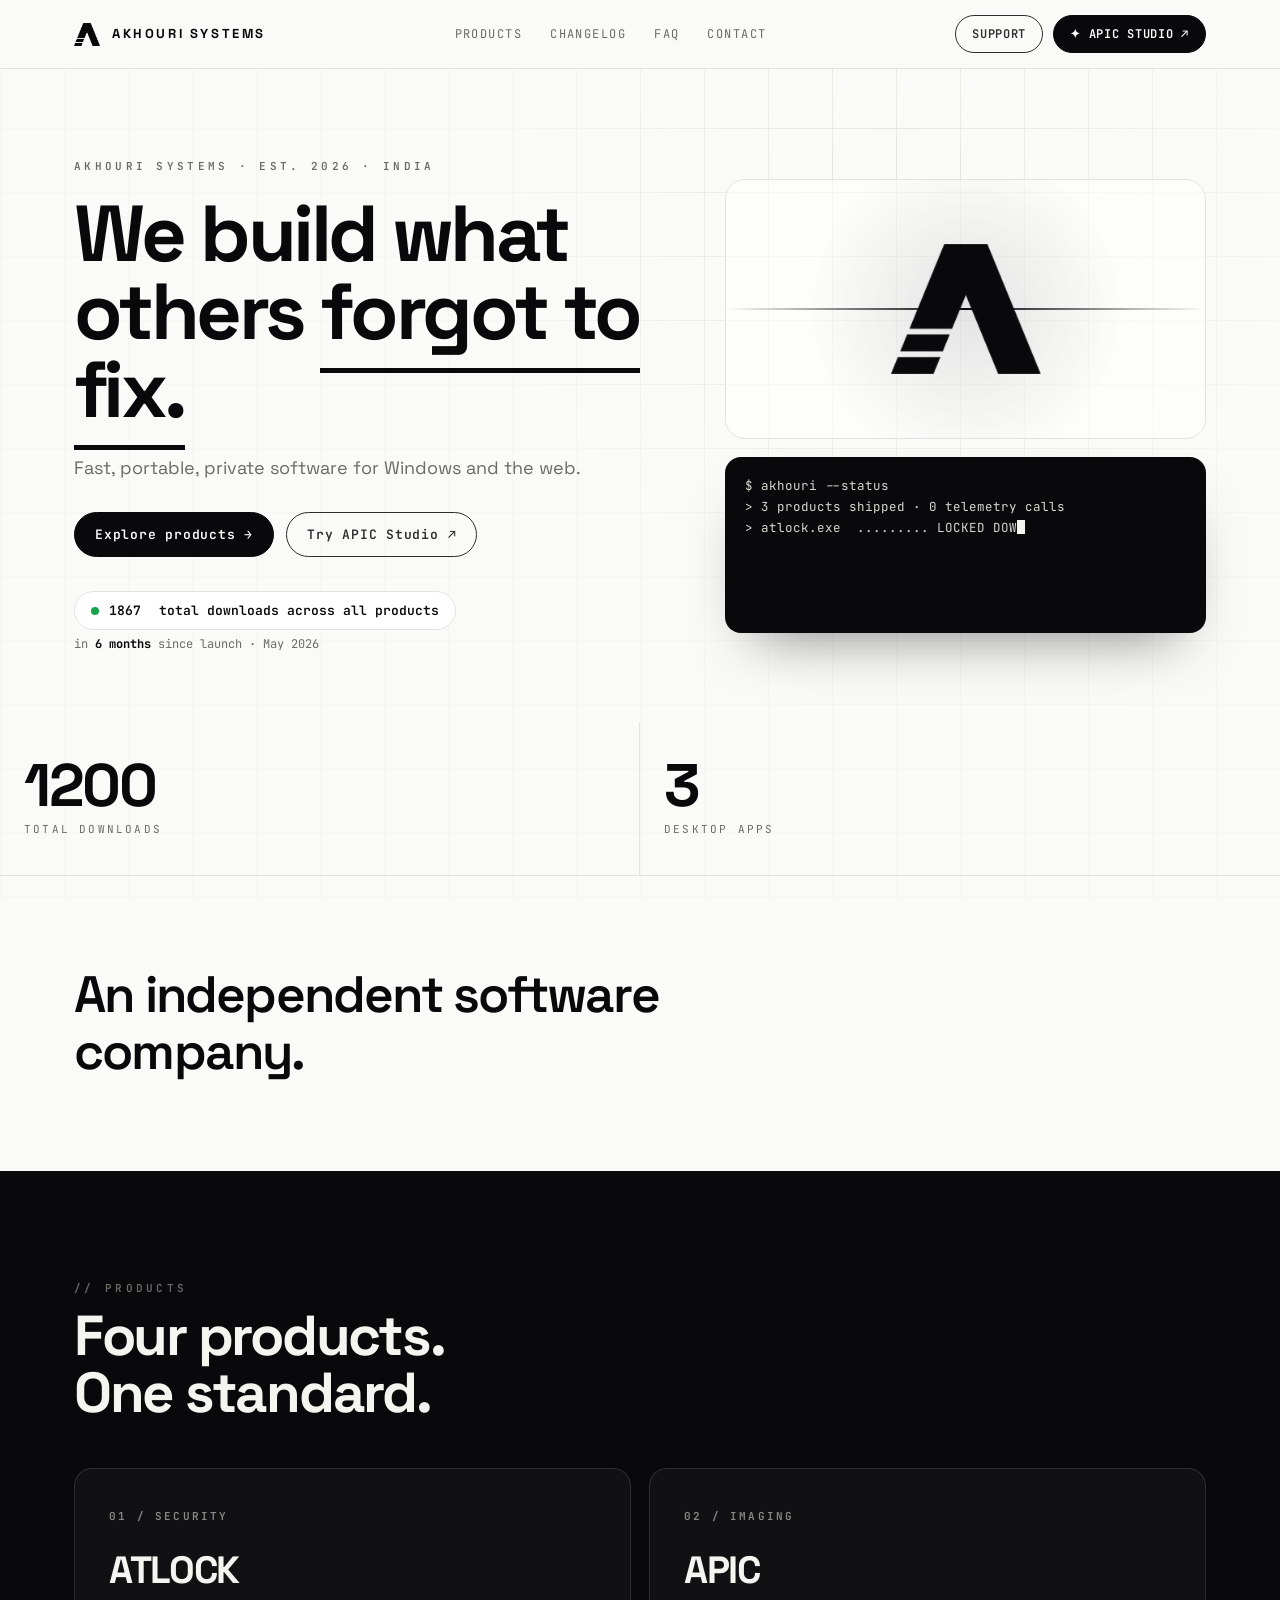
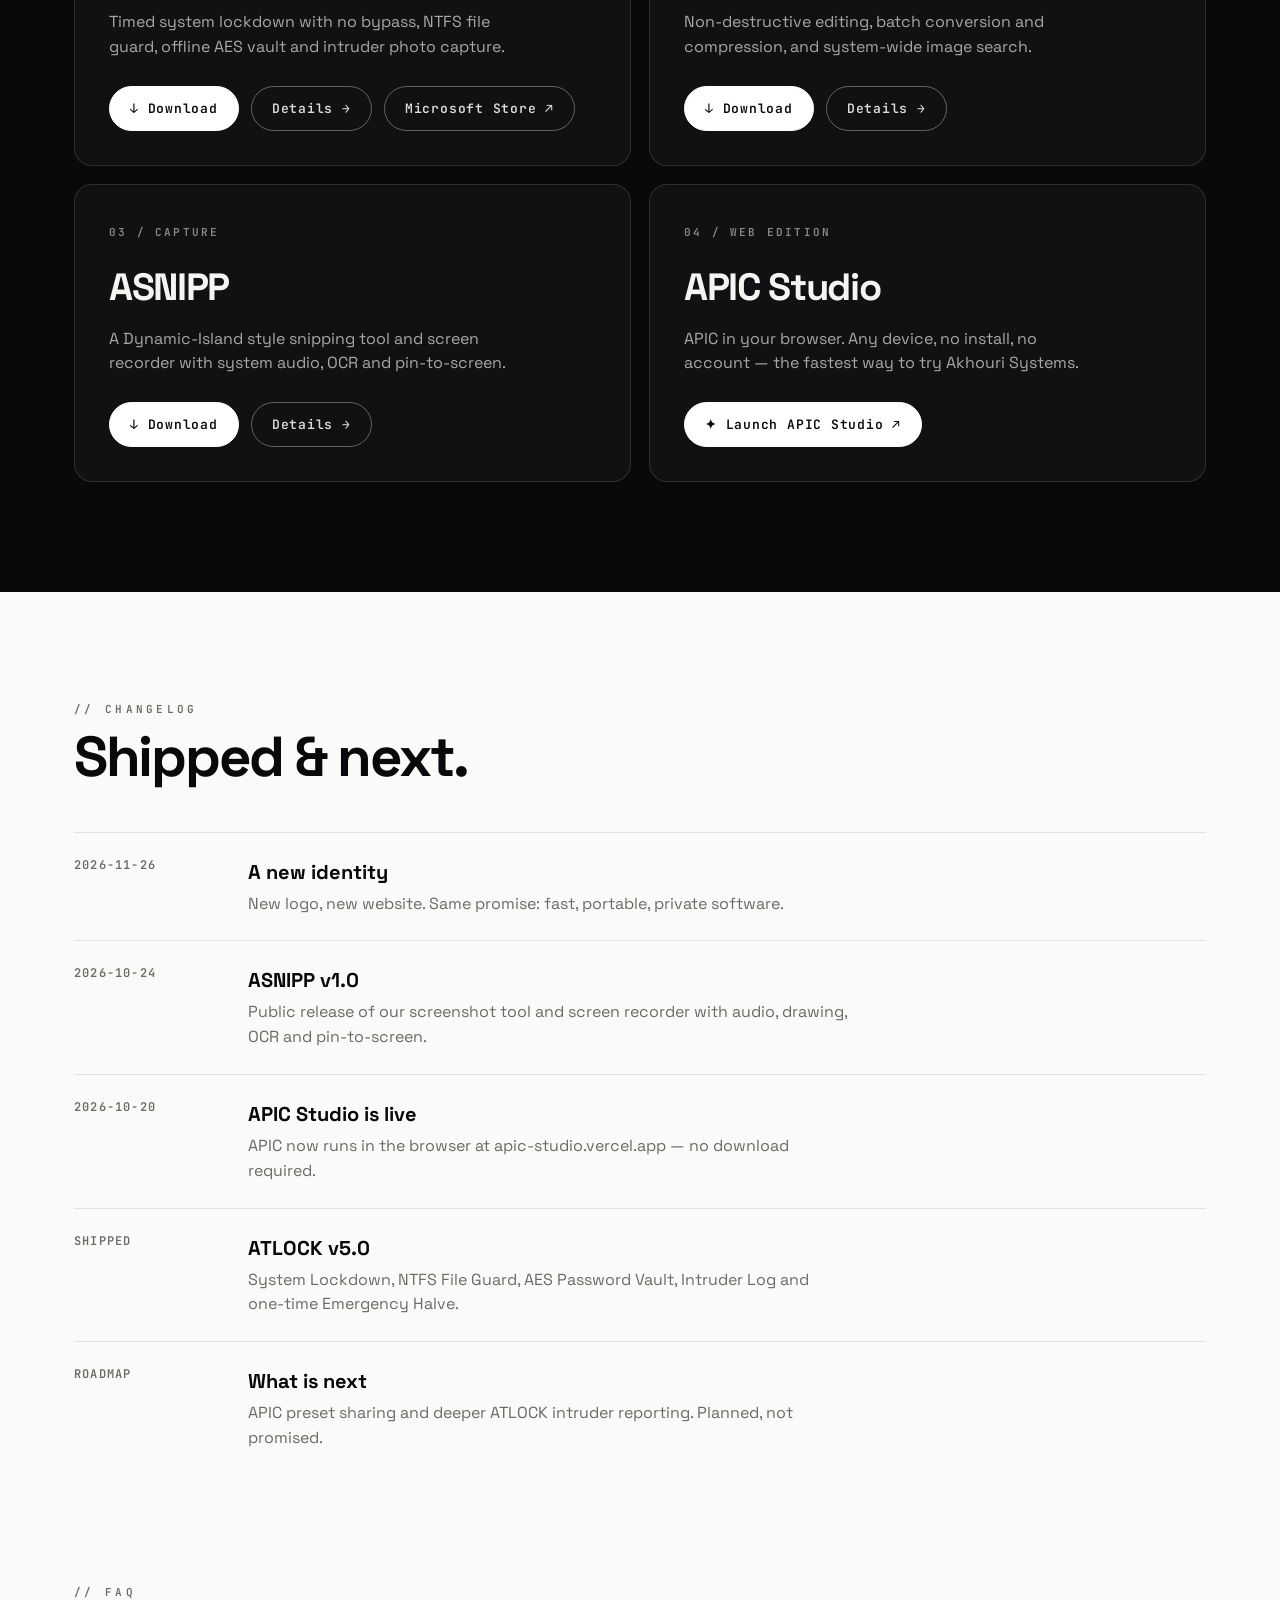
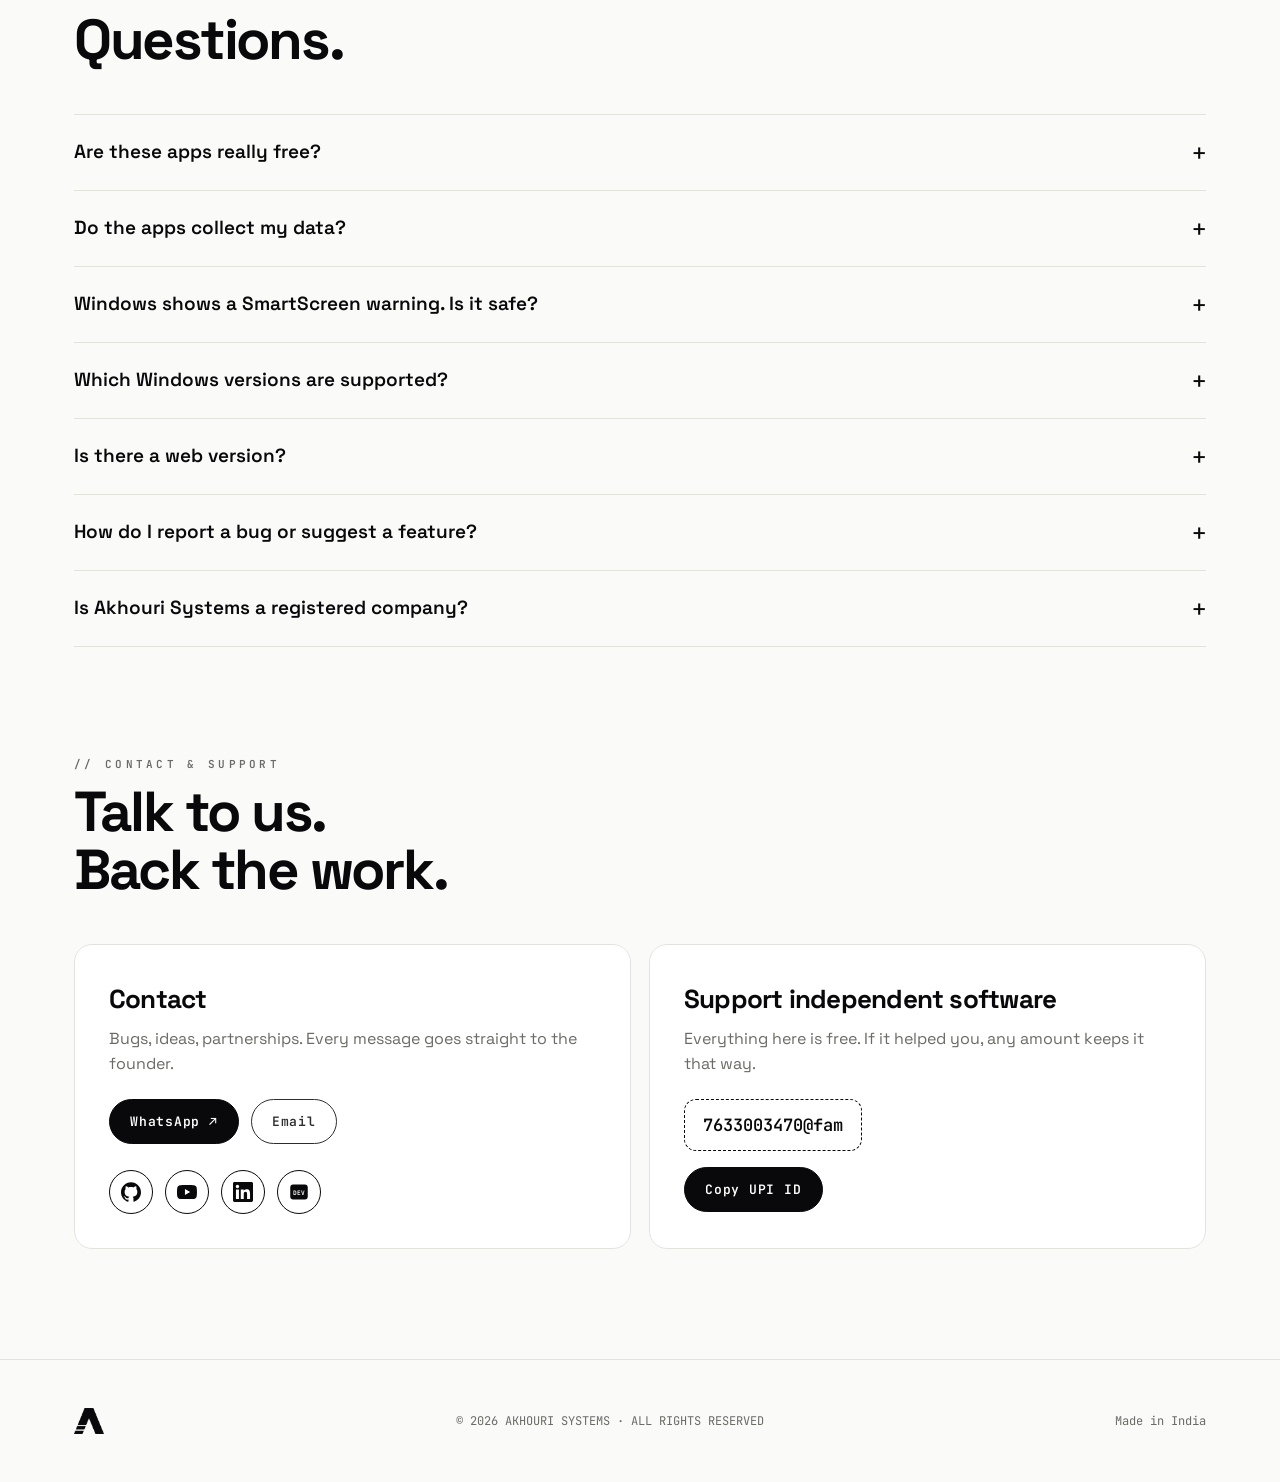
==== commit d1b31c02: "...." ====
--- a/index.html
+++ b/index.html
@@ -1,6 +1,6 @@
 <!DOCTYPE html>
 <html lang="en"><head><meta charset="UTF-8"><meta name="viewport" content="width=device-width,initial-scale=1,viewport-fit=cover">
-<title>Free Portable Windows Tools: ATLOCK, APIC, ASNIPP | Akhouri Systems</title>
+<title>Akhouri Systems | WE BUILD WHAT OTHERS FORGOT TO FIX</title>
 <meta name="description" content="Free portable Windows tools, zero telemetry: ATLOCK offline security suite, APIC batch image converter, ASNIPP screen recorder &amp; snipping tool, plus APIC Studio on the web. No install.">
 <meta name="keywords" content="free portable windows tools, portable windows software, offline windows security suite, windows security suite free, windows lock screen timer, lock pc on a timer, system lockdown windows, ntfs file lock, lock folder windows 10, lock folder windows 11, protect files from deletion windows, offline password manager windows, encrypted password vault offline, aes password vault, intruder photo capture windows, catch someone using my pc, webcam intruder detection, failed login photo windows, batch image converter, batch image converter windows, png to jpg converter, jpg to webp converter, webp converter offline, bmp to png, tiff converter, ico converter, image compressor offline, compress images without losing quality, reduce image size, bulk image resize, image search tool windows, non destructive image editor, free image editor windows, offline image editor, image processing software, apic image processing center, apic web, online photo editor no upload, remove background from image free, browser photo editor private, snipping tool alternative, best snipping tool alternative windows 11, windows snipping tool replacement, screenshot tool windows, free screenshot tool, screen recorder with audio, free screen recorder windows 11, screen recorder system audio and microphone, record screen no watermark, screen recorder no watermark free, lightweight screen recorder, gif screen recorder, screen to gif, video trimmer screen recording, draw on screen while recording, live screen drawing tool, laser pointer screen, ocr screenshot text extractor, extract text from screenshot, pin screenshot to screen, pin image on top of windows, color picker windows, pixel ruler windows, win shift s alternative, printscreen replacement, screenshot annotation tool, annotate screenshots, pixelate screenshot, blur screenshot, no installer software, portable exe no install, no admin rights software, usb portable apps, portable apps for windows 11, single exe windows app, no telemetry software, privacy focused windows software, offline first software, software without accounts, no cloud windows tools, no ads windows utilities, windows utilities free, free windows utilities, windows 11 utilities, windows 10 utilities, lightweight windows apps, low ram windows software, indian software developer, made in india software, independent software developer india, solo developer software, akhouri systems, akhouri anmol kumar, atlock, atlock security suite, atlock download, apic download, apic image converter, asnipp, asnipp download, asnipp screen recorder, open source windows tools, github portable windows apps, free software no signup, windows productivity tools, windows privacy tools, windows security tools free, parental lock windows pc, self control lock pc timer, study lock computer timer, digital detox lock pc, focus lock windows, apic studio, atlock microsoft store, atlock microsoft store download">
 <meta name="robots" content="index, follow, max-image-preview:large, max-snippet:-1, max-video-preview:-1">
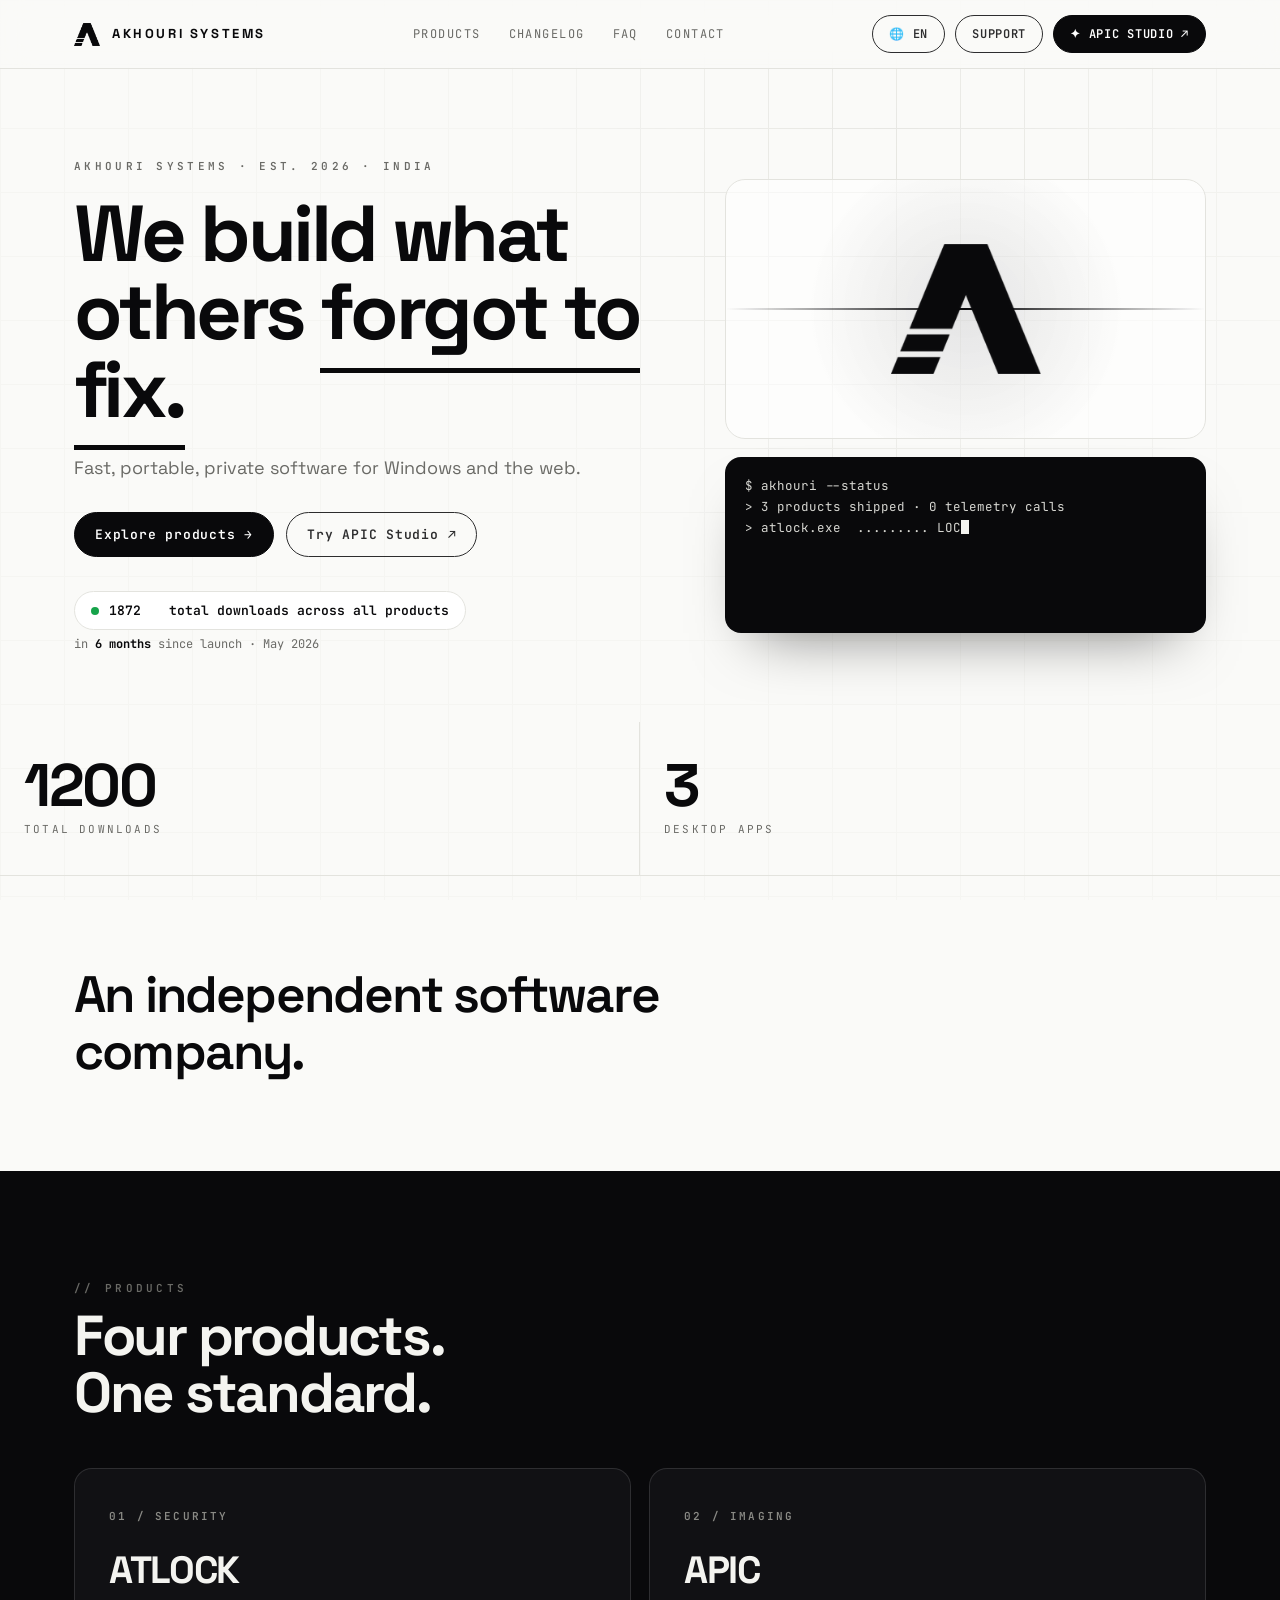
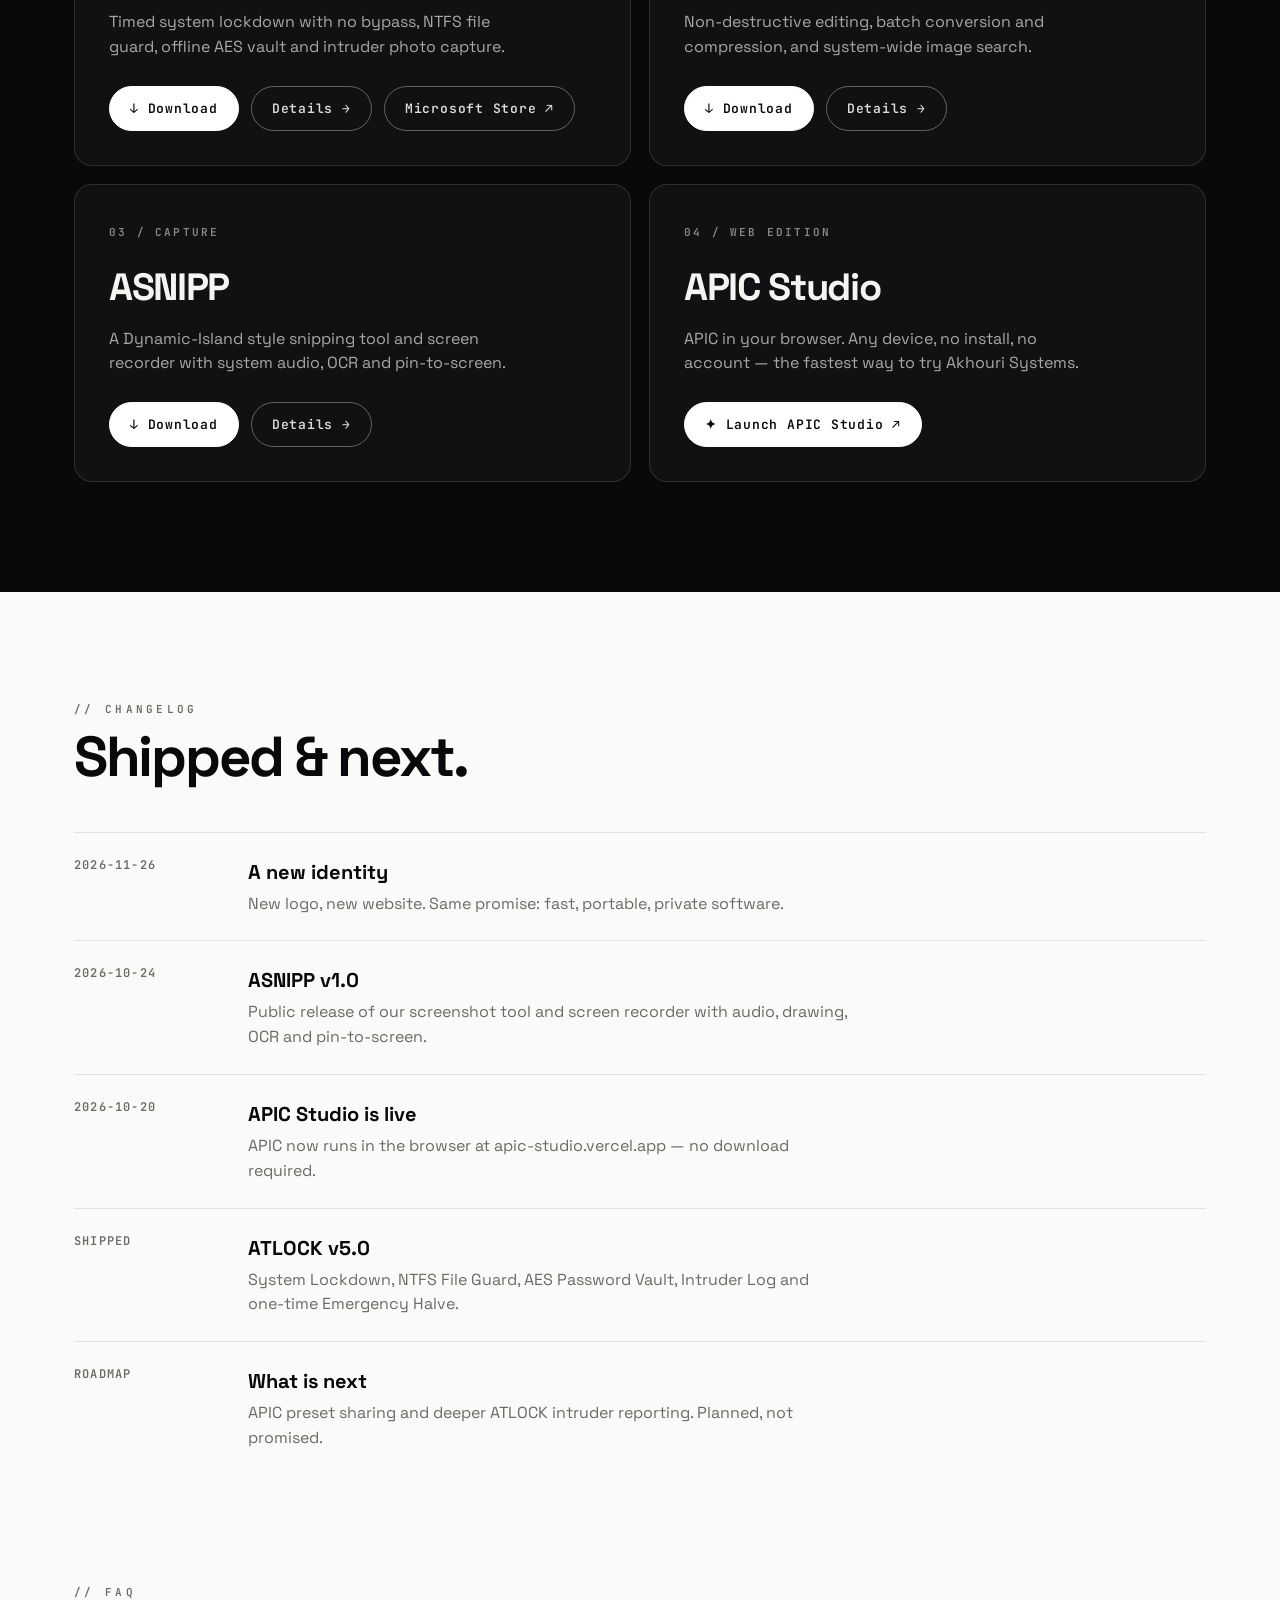
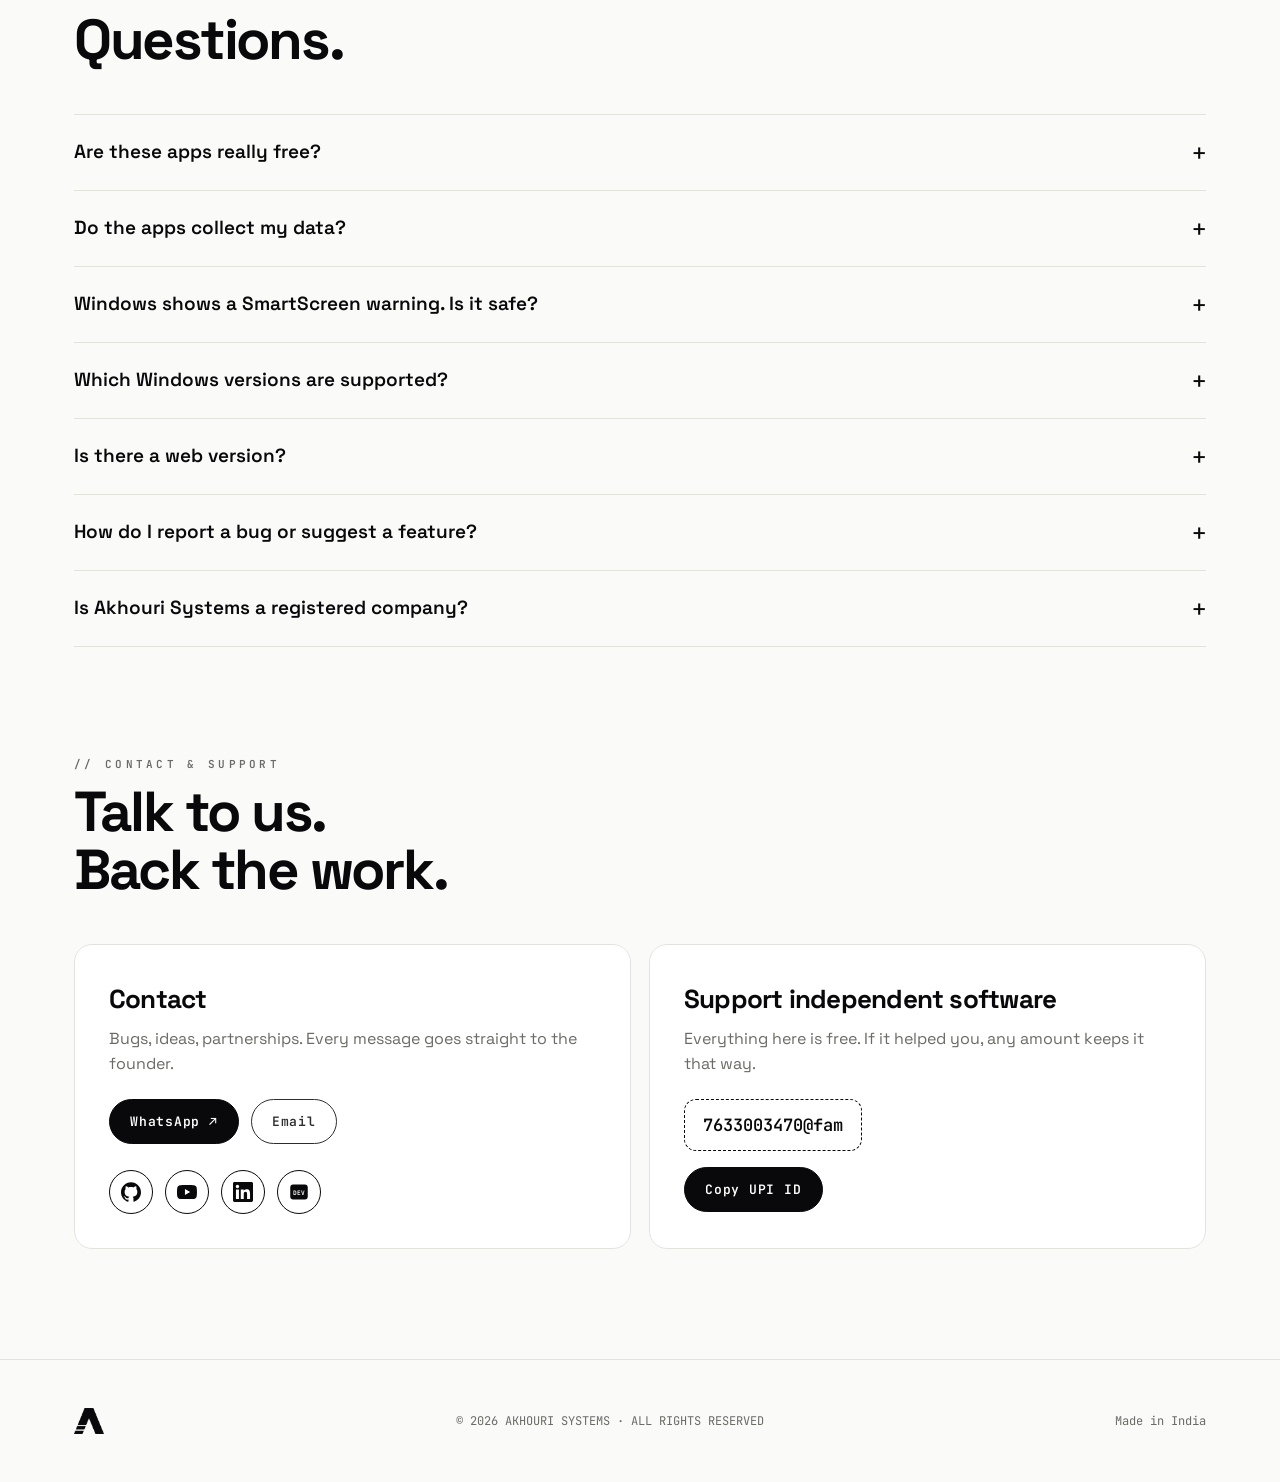
==== commit bbb2b666: "...." ====
--- a/index.html
+++ b/index.html
@@ -33,6 +33,14 @@
 <link href="https://fonts.googleapis.com/css2?family=JetBrains+Mono:wght@400;600;700&family=Space+Grotesk:wght@400;500;700&display=swap" rel="stylesheet">
 <script async src="https://pagead2.googlesyndication.com/pagead/js/adsbygoogle.js?client=ca-pub-9063877980269904" crossorigin="anonymous"></script>
 <script type="application/ld+json">{"@context": "https://schema.org", "@graph": [{"@type": "WebSite", "@id": "https://akhouri-anmol-kumar.github.io/Akhouri-systems/#website", "url": "https://akhouri-anmol-kumar.github.io/Akhouri-systems/", "name": "Akhouri Systems", "inLanguage": "en", "description": "Free, portable, offline-first Windows software built in India.", "publisher": {"@id": "https://akhouri-anmol-kumar.github.io/Akhouri-systems/#org"}}, {"@type": "WebPage", "@id": "https://akhouri-anmol-kumar.github.io/Akhouri-systems/#webpage", "url": "https://akhouri-anmol-kumar.github.io/Akhouri-systems/", "name": "Free Portable Windows Tools: ATLOCK, APIC, ASNIPP | Akhouri Systems", "description": "Free portable Windows tools, zero telemetry: ATLOCK offline security suite, APIC batch image converter, ASNIPP screen recorder & snipping tool, plus APIC Studio on the web. No install.", "inLanguage": "en", "isPartOf": {"@id": "https://akhouri-anmol-kumar.github.io/Akhouri-systems/#website"}, "about": {"@id": "https://akhouri-anmol-kumar.github.io/Akhouri-systems/#org"}, "primaryImageOfPage": {"@type": "ImageObject", "url": "https://akhouri-anmol-kumar.github.io/Akhouri-systems/og-image.png", "width": 1200, "height": 630}}, {"@type": "Organization", "@id": "https://akhouri-anmol-kumar.github.io/Akhouri-systems/#org", "name": "Akhouri Systems", "url": "https://akhouri-anmol-kumar.github.io/Akhouri-systems/", "logo": {"@type": "ImageObject", "url": "https://akhouri-anmol-kumar.github.io/Akhouri-systems/icon-512.png", "width": 512, "height": 512}, "image": "https://akhouri-anmol-kumar.github.io/Akhouri-systems/og-image.png", "description": "Independent software company based in India building free, portable, offline-first Windows tools with zero telemetry.", "founder": {"@id": "https://akhouri-anmol-kumar.github.io/Akhouri-systems/#founder"}, "foundingDate": "2026-05-11", "email": "akhourisystems@gmail.com", "areaServed": "Worldwide", "foundingLocation": {"@type": "Place", "address": {"@type": "PostalAddress", "addressCountry": "IN"}}, "sameAs": ["https://github.com/Akhouri-Systems", "https://www.youtube.com/@AkhouriSystems", "https://dev.to/akhouri-systems", "https://www.linkedin.com/company/akhourisystems"], "slogan": "We build what others forgot to fix."}, {"@type": "Person", "@id": "https://akhouri-anmol-kumar.github.io/Akhouri-systems/#founder", "name": "Akhouri Anmol Kumar", "jobTitle": "Founder & Developer", "worksFor": {"@id": "https://akhouri-anmol-kumar.github.io/Akhouri-systems/#org"}, "nationality": {"@type": "Country", "name": "India"}, "sameAs": ["https://github.com/Akhouri-Systems"]}, {"@type": "SoftwareApplication", "@id": "https://akhouri-anmol-kumar.github.io/Akhouri-systems/atlock/#app", "name": "ATLOCK", "alternateName": "ATLOCK Security Suite for Windows", "url": "https://akhouri-anmol-kumar.github.io/Akhouri-systems/atlock/", "applicationCategory": "SecurityApplication", "operatingSystem": "Windows 10, Windows 11", "description": "Offline security suite for Windows 10/11: timed system lockdown, NTFS file guard, AES-encrypted password vault and intruder photo capture in a single portable .exe.", "featureList": ["System Lockdown timer with no bypass", "NTFS-level File Guard", "AES-encrypted offline Password Vault", "Intruder photo log on failed unlock", "Single portable .exe, no installer"], "image": "https://akhouri-anmol-kumar.github.io/Akhouri-systems/og-image.png", "offers": {"@type": "Offer", "price": "0", "priceCurrency": "USD"}, "author": {"@id": "https://akhouri-anmol-kumar.github.io/Akhouri-systems/#org"}, "downloadUrl": "https://github.com/Akhouri-Systems/ATLOCK/releases/download/v5.0.0/ATLOCK_v5.zip", "installUrl": "https://apps.microsoft.com/detail/9P08S539NTLF"}, {"@type": "SoftwareApplication", "@id": "https://akhouri-anmol-kumar.github.io/Akhouri-systems/apic/#app", "name": "APIC", "alternateName": "Advanced Image Processing Center", "url": "https://akhouri-anmol-kumar.github.io/Akhouri-systems/apic/", "applicationCategory": "MultimediaApplication", "operatingSystem": "Windows 10, Windows 11", "description": "Non-destructive image editor with batch conversion, compression and system-wide image search in a portable Windows app.", "featureList": ["Non-destructive editing", "Batch conversion and compression", "System-wide image search", "Portable .exe, no installer"], "image": "https://akhouri-anmol-kumar.github.io/Akhouri-systems/og-image.png", "offers": {"@type": "Offer", "price": "0", "priceCurrency": "USD"}, "author": {"@id": "https://akhouri-anmol-kumar.github.io/Akhouri-systems/#org"}, "downloadUrl": "https://github.com/Akhouri-Systems/APIC/releases/download/APIC/APIC.zip"}, {"@type": "SoftwareApplication", "@id": "https://akhouri-anmol-kumar.github.io/Akhouri-systems/asnipp/#app", "name": "ASNIPP", "alternateName": "ASNIPP Screenshot Tool and Screen Recorder", "url": "https://akhouri-anmol-kumar.github.io/Akhouri-systems/asnipp/", "applicationCategory": "MultimediaApplication", "operatingSystem": "Windows 10, Windows 11", "description": "Dynamic-Island style snipping tool and screen recorder for Windows with system audio, live drawing, OCR and pin-to-screen.", "featureList": ["Screen recording with system audio", "Live drawing while recording", "OCR text extraction", "Pin screenshots to screen", "Portable .exe, no installer"], "image": "https://akhouri-anmol-kumar.github.io/Akhouri-systems/og-image.png", "offers": {"@type": "Offer", "price": "0", "priceCurrency": "USD"}, "author": {"@id": "https://akhouri-anmol-kumar.github.io/Akhouri-systems/#org"}, "downloadUrl": "https://github.com/Akhouri-Systems/ASNIPP/releases/download/v1.0.0/ASNIPP_v1.zip"}, {"@type": "WebApplication", "@id": "https://apic-studio.vercel.app/#app", "name": "APIC Studio", "alternateName": "APIC web edition", "url": "https://apic-studio.vercel.app/", "applicationCategory": "MultimediaApplication", "operatingSystem": "Any (web browser)", "description": "APIC in your browser: edit and process images on any device with no install and no account.", "featureList": ["Runs in any modern browser", "No install, no account"], "image": "https://akhouri-anmol-kumar.github.io/Akhouri-systems/og-image.png", "offers": {"@type": "Offer", "price": "0", "priceCurrency": "USD"}, "author": {"@id": "https://akhouri-anmol-kumar.github.io/Akhouri-systems/#org"}, "browserRequirements": "Requires a modern web browser"}, {"@type": "FAQPage", "@id": "https://akhouri-anmol-kumar.github.io/Akhouri-systems/#faq", "mainEntity": [{"@type": "Question", "name": "Are these apps really free?", "acceptedAnswer": {"@type": "Answer", "text": "Yes. Every app is free with no trial period, no locked features and no forced sign-up."}}, {"@type": "Question", "name": "Do the apps collect my data?", "acceptedAnswer": {"@type": "Answer", "text": "No. There is no telemetry, no analytics and no cloud account. Everything stays on your machine."}}, {"@type": "Question", "name": "Windows shows a SmartScreen warning. Is it safe?", "acceptedAnswer": {"@type": "Answer", "text": "Windows SmartScreen often flags new, independent software it has not seen widely yet. Choose More info, then Run anyway. ATLOCK is also available on the Microsoft Store. Otherwise, download only from this website or our official GitHub releases."}}, {"@type": "Question", "name": "Which Windows versions are supported?", "acceptedAnswer": {"@type": "Answer", "text": "Windows 10 and Windows 11, 64-bit. Older versions are not officially tested."}}, {"@type": "Question", "name": "Is there a web version?", "acceptedAnswer": {"@type": "Answer", "text": "Yes. APIC Studio runs in your browser at apic-studio.vercel.app. The desktop APIC remains available as a portable Windows app."}}, {"@type": "Question", "name": "How do I report a bug or suggest a feature?", "acceptedAnswer": {"@type": "Answer", "text": "Use the Support button or email akhourisystems@gmail.com. You can also message us on WhatsApp. Every report goes straight to the developer."}}, {"@type": "Question", "name": "Is Akhouri Systems a registered company?", "acceptedAnswer": {"@type": "Answer", "text": "Akhouri Systems is an independent software company based in India, founded and operated by Akhouri Anmol Kumar."}}]}]}</script>
+<script>(function(){try{var L=['en','hi','zh','id','ur','pt','bn','ru','am','es','ja','ar','fil','fr','vi','fa','tr','de'],s=null,c=null;try{s=localStorage.getItem('as_lang')}catch(e){}
+if(s&&L.indexOf(s)>-1)c=s;else{var n=navigator.languages&&navigator.languages.length?navigator.languages:[navigator.language||'en'];for(var i=0;i<n.length&&!c;i++){var p=String(n[i]).toLowerCase().split('-')[0];p=({'tl':'fil','in':'id'})[p]||p;if(L.indexOf(p)>-1)c=p}}
+c=c||'en';window.__asLang=c;var d=document.documentElement;d.lang=c;if(c==='ar'||c==='ur'||c==='fa')d.dir='rtl';if(['hi','zh','ur','bn','am','ja','ar','fa'].indexOf(c)>-1)d.setAttribute('data-x','');if(c!=='en')d.classList.add('i18n-pending')}catch(e){}})();</script>
+<style>html.i18n-pending body{opacity:0;animation:i18nshow 0s 1.5s forwards}@keyframes i18nshow{to{opacity:1}}
+.lang{position:relative}#langList{position:absolute;right:0;top:calc(100% + 10px);background:#fff;border:1px solid var(--line);border-radius:14px;padding:6px;max-height:min(70vh,520px);overflow:auto;list-style:none;min-width:210px;box-shadow:0 20px 50px -20px rgba(0,0,0,.35);z-index:60}#langList[hidden]{display:none}
+#langList li{padding:10px 14px;border-radius:9px;cursor:pointer;font:14px var(--sans);display:flex;justify-content:space-between;gap:16px;align-items:center}#langList li:hover,#langList li[aria-selected=true]{background:var(--ink);color:#fff}#langList small{font:11px var(--mono);opacity:.6}
+html[dir=rtl] #langList{right:auto;left:0}html[data-x] body :not(.brand){letter-spacing:0!important}html[data-x] h1{line-height:1.18}
+@media(max-width:560px){.nr a.btn{display:none}}</style>
 <style>
 :root{--bg:#fafaf8;--ink:#09090b;--mut:#6a6a66;--line:#e3e3de;--acc:#09090b;--mono:'JetBrains Mono',monospace;--sans:'Space Grotesk',system-ui,sans-serif;--logo:url([data-uri])}
 *{box-sizing:border-box;margin:0;padding:0}html{scroll-behavior:smooth}
@@ -86,25 +94,68 @@
 .rv{opacity:0;transform:translateY(20px);transition:opacity .8s,transform .8s}.rv.in{opacity:1;transform:none}
 @media(max-width:900px){.hero .w,.cs,.pg{grid-template-columns:1fr}.nl{display:none}.stats{grid-template-columns:1fr 1fr}.stats div:nth-child(2){border-right:0}.stats div{border-bottom:1px solid var(--line)}.lr{grid-template-columns:1fr;gap:6px}.hero{padding-top:50px}}
 @media(prefers-reduced-motion:reduce){*{animation:none!important;transition:none!important}.rv{opacity:1;transform:none}}
-</style><noscript><style>.rv{opacity:1;transform:none}</style></noscript></head><body>
+</style><noscript><style>.rv{opacity:1;transform:none}</style></noscript><style>
+/* ===== MOBILE UX (phones/tablets only; desktop untouched) ===== */
+.mbtn,.msheet{display:none}
+@media(hover:none){.btn:hover{transform:none!important;box-shadow:none!important}.card:hover,.pc:hover{transform:none}}
+@media(max-width:900px){
+html{-webkit-text-size-adjust:100%}html,body{overflow-x:clip;max-width:100%}body{-webkit-tap-highlight-color:transparent}
+.w{padding:0 20px}.btn{white-space:nowrap}
+nav.top{backdrop-filter:none;-webkit-backdrop-filter:none;background:rgba(250,250,248,.97)!important}nav.top .w{height:auto;min-height:60px;padding-top:env(safe-area-inset-top)}
+.brand{font-size:12px;letter-spacing:.14em;white-space:nowrap;gap:10px}.brand .lg{width:22px;height:22px}
+.nr{gap:8px;align-items:center}.nr #supportBtn,.nr>a.btn{display:none}
+#langBtn{height:40px;padding:0 14px}
+.mbtn{display:inline-flex;flex-direction:column;justify-content:center;align-items:center;gap:5px;width:40px;height:40px;border:1px solid var(--ink);border-radius:50%;background:transparent;cursor:pointer;padding:0}
+.mbtn span{display:block;width:16px;height:2px;background:var(--ink);transition:.25s}
+.mbtn[aria-expanded=true] span:first-child{transform:translateY(3.5px) rotate(45deg)}.mbtn[aria-expanded=true] span:last-child{transform:translateY(-3.5px) rotate(-45deg)}
+.msheet{display:flex;flex-direction:column;justify-content:space-between;position:fixed;left:0;right:0;bottom:0;top:calc(60px + env(safe-area-inset-top));background:var(--bg);z-index:49;padding:8px 20px calc(24px + env(safe-area-inset-bottom));opacity:0;visibility:hidden;transform:translateY(-10px);transition:opacity .25s,transform .25s,visibility .25s}
+.msheet.open{opacity:1;visibility:visible;transform:none}
+.msheet nav a{display:block;padding:20px 0;border-bottom:1px solid var(--line);font:700 clamp(26px,8vw,34px)/1.1 var(--sans);letter-spacing:-.03em;text-decoration:none}
+.mact{display:grid;gap:12px}.mact .btn{justify-content:center;height:54px;font-size:14px}
+html.menu-open{overflow:hidden}
+.hero{padding:34px 0 44px}.hero .w{gap:30px}.hero .w>*{min-width:0}
+.eb{font-size:10px;letter-spacing:.2em;margin-bottom:16px}
+h1{font-size:clamp(34px,10.6vw,52px);line-height:1.03;overflow-wrap:anywhere}
+.sub{font-size:16px;margin:18px 0 24px}
+.acts{gap:10px}.acts .btn{flex:1 1 100%;justify-content:center;height:52px;padding:0 18px}
+.dl-wrap{margin-top:24px}.dl-badge{display:block;white-space:normal;border-radius:16px;font-size:12px;width:auto;line-height:1.5;padding:12px 16px}.dl-badge .pulse{display:inline-block;margin-right:8px;vertical-align:middle}
+.mark{height:170px;border-radius:16px}.mark .lg{width:88px;height:88px}.mark::before{width:240px;height:240px}
+.term{font-size:11px;min-height:150px;padding:14px;overflow:hidden;word-break:break-word}
+.stats div{padding:24px 18px}.stats b{font-size:34px}.stats span{font-size:10px;letter-spacing:.14em}
+.stm{padding:56px 0}.stm p{font-size:clamp(24px,7vw,34px)}
+.dark,.sec{padding:64px 0}h2{font-size:clamp(30px,9vw,40px);margin-bottom:28px}
+.pc{padding:24px;border-radius:16px}.pc h3{font-size:32px}.pc p{font-size:15px;margin-bottom:20px}
+.pc .acts{display:grid;grid-template-columns:1fr 1fr;gap:10px}.pc .acts .btn{width:100%;justify-content:center;height:48px;padding:0 10px}.pc .acts .btn:nth-child(3),.pc .acts .btn:only-child{grid-column:1/-1}
+details{padding:4px 0}summary{font-size:17px;padding:16px 0;gap:14px}details p{padding-bottom:14px}
+.cb{padding:24px;border-radius:16px}.cb .acts .btn{flex:1 1 100%;justify-content:center;height:50px}.upi{font-size:15px;width:100%;text-align:center}
+.sl{justify-content:center}
+footer .w{flex-direction:column;text-align:center;padding-bottom:env(safe-area-inset-bottom)}
+.modal{place-items:end stretch;padding:0}.mb{max-width:none;border-radius:22px 22px 0 0;padding:26px 22px calc(26px + env(safe-area-inset-bottom))}.mb .acts{display:grid;gap:10px}.mb .btn{justify-content:center;height:50px}
+#langList{position:fixed;left:12px;right:12px;top:auto;bottom:calc(12px + env(safe-area-inset-bottom));max-height:62vh;min-width:0;display:grid;grid-template-columns:1fr 1fr;gap:4px;border-radius:20px;padding:10px;box-shadow:0 -10px 60px rgba(0,0,0,.35)}
+html[dir=rtl] #langList{left:12px;right:12px}#langList li{min-height:48px;padding:12px 14px}
+}
+@media(max-width:360px){.brand{letter-spacing:.08em;font-size:11px}h1{font-size:32px}}
+</style>
+</head><body>
 <div class="gridbg"></div>
 <nav class="top"><div class="w"><a class="brand" href="#top"><span class="lg"></span>AKHOURI SYSTEMS</a>
-<div class="nl"><a href="#products">PRODUCTS</a><a href="#changelog">CHANGELOG</a><a href="#faq">FAQ</a><a href="#contact">CONTACT</a></div>
-<div class="nr"><button class="btn sm ghost" id="supportBtn">SUPPORT</button><a class="btn sm" href="https://apic-studio.vercel.app/" target="_blank" rel="noopener">✦ APIC STUDIO ↗</a></div></div></nav>
+<div class="nl"><a href="#products" data-i18n="nav_products">PRODUCTS</a><a href="#changelog" data-i18n="nav_changelog">CHANGELOG</a><a href="#faq" data-i18n="nav_faq">FAQ</a><a href="#contact" data-i18n="nav_contact">CONTACT</a></div>
+<div class="nr"><div class="lang"><button class="btn sm ghost" id="langBtn" aria-haspopup="listbox" aria-expanded="false" aria-label="Language">🌐 <span id="langCur">EN</span></button><ul id="langList" role="listbox" hidden></ul></div><button class="btn sm ghost" id="supportBtn" data-i18n="nav_support">SUPPORT</button><a class="btn sm" href="https://apic-studio.vercel.app/" target="_blank" rel="noopener">✦ APIC STUDIO ↗</a><button class="mbtn" id="menuBtn" aria-label="Menu" aria-expanded="false" aria-controls="msheet"><span></span><span></span></button></div></div></nav>
+<div class="msheet" id="msheet"><nav aria-label="Mobile"><a href="#products" data-i18n="nav_products">PRODUCTS</a><a href="#changelog" data-i18n="nav_changelog">CHANGELOG</a><a href="#faq" data-i18n="nav_faq">FAQ</a><a href="#contact" data-i18n="nav_contact">CONTACT</a></nav><div class="mact"><a class="btn" href="https://apic-studio.vercel.app/" target="_blank" rel="noopener">✦ APIC STUDIO ↗</a><button class="btn ghost" id="mSupport" data-i18n="nav_support">SUPPORT</button></div></div>
 <header class="hero" id="top"><div class="w"><div>
 <p class="eb">AKHOURI SYSTEMS · EST. 2026 · INDIA</p>
-<h1>We build what others <em>forgot to fix.</em></h1>
-<p class="sub">Fast, portable, private software for Windows and the web.</p>
-<div class="acts"><a class="btn" href="#products">Explore products →</a><a class="btn ghost" href="https://apic-studio.vercel.app/" target="_blank" rel="noopener">Try APIC Studio ↗</a></div>
-<div class="dl-wrap"><div class="dl-badge" id="dlBadge"><span class="pulse"></span> <span id="dlCount">1200</span>&nbsp;total downloads across all products</div><div class="dl-since" id="dlSince" aria-live="polite"></div></div>
+<h1 data-i18n="hero_h1">We build what others <em>forgot to fix.</em></h1>
+<p class="sub" data-i18n="hero_sub">Fast, portable, private software for Windows and the web.</p>
+<div class="acts"><a class="btn" href="#products" data-i18n="hero_cta1">Explore products →</a><a class="btn ghost" href="https://apic-studio.vercel.app/" target="_blank" rel="noopener" data-i18n="hero_cta2">Try APIC Studio ↗</a></div>
+<div class="dl-wrap"><div class="dl-badge" id="dlBadge"><span class="pulse"></span> <span id="dlCount">1200</span>&nbsp;<span data-i18n="hero_badge">total downloads across all products</span></div><div class="dl-since" id="dlSince" aria-live="polite"></div></div>
 </div><div class="stage"><div class="mark"><span class="lg"></span></div><pre class="term" id="term" aria-label="Status terminal"></pre></div></div></header>
 
-<section class="stats statsbar" aria-label="Key numbers"><div><b id="statDl">0</b><span>TOTAL DOWNLOADS</span></div><div><b data-count="3">3</b><span>DESKTOP APPS</span></div></section>
-<section class="stm"><div class="w"><p class="rv">An independent software company.</p></div></section>
-<section class="dark" id="products"><div class="w"><p class="sh rv">// PRODUCTS</p><h2 class="rv">Four products.<br>One standard.</h2><div class="pg"><article class="pc rv"><span class="ix">01 / SECURITY</span><h3>ATLOCK</h3><p>Timed system lockdown with no bypass, NTFS file guard, offline AES vault and intruder photo capture.</p><div class="acts"><a class="btn dl" href="https://github.com/Akhouri-Systems/ATLOCK/releases/download/v5.0.0/ATLOCK_v5.zip">↓ Download</a><a class="btn ghost" href="atlock/">Details →</a><a class="btn ghost" href="https://apps.microsoft.com/detail/9P08S539NTLF?hl=en-us&gl=US" target="_blank" rel="noopener">Microsoft Store ↗</a></div></article><article class="pc rv"><span class="ix">02 / IMAGING</span><h3>APIC</h3><p>Non-destructive editing, batch conversion and compression, and system-wide image search.</p><div class="acts"><a class="btn dl" href="https://github.com/Akhouri-Systems/APIC/releases/download/APIC/APIC.zip">↓ Download</a><a class="btn ghost" href="apic/">Details →</a></div></article><article class="pc rv"><span class="ix">03 / CAPTURE</span><h3>ASNIPP</h3><p>A Dynamic-Island style snipping tool and screen recorder with system audio, OCR and pin-to-screen.</p><div class="acts"><a class="btn dl" href="https://github.com/Akhouri-Systems/ASNIPP/releases/download/v1.0.0/ASNIPP_v1.zip">↓ Download</a><a class="btn ghost" href="asnipp/">Details →</a></div></article><article class="pc rv"><span class="ix">04 / WEB EDITION</span><h3>APIC Studio</h3><p>APIC in your browser. Any device, no install, no account — the fastest way to try Akhouri Systems.</p><div class="acts"><a class="btn" href="https://apic-studio.vercel.app/" target="_blank" rel="noopener">✦ Launch APIC Studio ↗</a></div></article></div></div></section>
-<section class="sec" id="changelog"><div class="w"><p class="sh rv">// CHANGELOG</p><h2 class="rv">Shipped &amp; next.</h2><div class="lr rv"><time>2026-11-26</time><div><b>A new identity</b><p>New logo, new website. Same promise: fast, portable, private software.</p></div></div><div class="lr rv"><time>2026-10-24</time><div><b>ASNIPP v1.0</b><p>Public release of our screenshot tool and screen recorder with audio, drawing, OCR and pin-to-screen.</p></div></div><div class="lr rv"><time>2026-10-20</time><div><b>APIC Studio is live</b><p>APIC now runs in the browser at apic-studio.vercel.app — no download required.</p></div></div><div class="lr rv"><time>SHIPPED</time><div><b>ATLOCK v5.0</b><p>System Lockdown, NTFS File Guard, AES Password Vault, Intruder Log and one-time Emergency Halve.</p></div></div><div class="lr rv"><time>ROADMAP</time><div><b>What is next</b><p>APIC preset sharing and deeper ATLOCK intruder reporting. Planned, not promised.</p></div></div></div></section>
-<section class="sec" id="faq" style="padding-top:0"><div class="w"><p class="sh rv">// FAQ</p><h2 class="rv">Questions.</h2><details class="rv"><summary>Are these apps really free?</summary><p>Yes. Every app is free with no trial period, no locked features and no forced sign-up.</p></details><details class="rv"><summary>Do the apps collect my data?</summary><p>No. There is no telemetry, no analytics and no cloud account. Everything stays on your machine.</p></details><details class="rv"><summary>Windows shows a SmartScreen warning. Is it safe?</summary><p>Windows SmartScreen often flags new, independent software it has not seen widely yet. Choose More info, then Run anyway. ATLOCK is also available on the Microsoft Store. Otherwise, download only from this website or our official GitHub releases.</p></details><details class="rv"><summary>Which Windows versions are supported?</summary><p>Windows 10 and Windows 11, 64-bit. Older versions are not officially tested.</p></details><details class="rv"><summary>Is there a web version?</summary><p>Yes. APIC Studio runs in your browser at apic-studio.vercel.app. The desktop APIC remains available as a portable Windows app.</p></details><details class="rv"><summary>How do I report a bug or suggest a feature?</summary><p>Use the Support button or email akhourisystems@gmail.com. You can also message us on WhatsApp. Every report goes straight to the developer.</p></details><details class="rv"><summary>Is Akhouri Systems a registered company?</summary><p>Akhouri Systems is an independent software company based in India, founded and operated by Akhouri Anmol Kumar.</p></details></div></section>
-<section class="sec" id="contact" style="padding-top:0"><div class="w"><p class="sh rv">// CONTACT &amp; SUPPORT</p><h2 class="rv">Talk to us.<br>Back the work.</h2><div class="cs">
+<section class="stats statsbar" aria-label="Key numbers"><div><b id="statDl">0</b><span data-i18n="stat_dl">TOTAL DOWNLOADS</span></div><div><b data-count="3">3</b><span data-i18n="stat_apps">DESKTOP APPS</span></div></section>
+<section class="stm"><div class="w"><p class="rv" data-i18n="statement">An independent software company.</p></div></section>
+<section class="dark" id="products"><div class="w"><p class="sh rv">// PRODUCTS</p><h2 class="rv" data-i18n="h_products">Four products.<br>One standard.</h2><div class="pg"><article class="pc rv"><span class="ix">01 / SECURITY</span><h3>ATLOCK</h3><p>Timed system lockdown with no bypass, NTFS file guard, offline AES vault and intruder photo capture.</p><div class="acts"><a class="btn dl" href="https://github.com/Akhouri-Systems/ATLOCK/releases/download/v5.0.0/ATLOCK_v5.zip" data-i18n="btn_download">↓ Download</a><a class="btn ghost" href="atlock/" data-i18n="btn_details">Details →</a><a class="btn ghost" href="https://apps.microsoft.com/detail/9P08S539NTLF?hl=en-us&gl=US" target="_blank" rel="noopener">Microsoft Store ↗</a></div></article><article class="pc rv"><span class="ix">02 / IMAGING</span><h3>APIC</h3><p>Non-destructive editing, batch conversion and compression, and system-wide image search.</p><div class="acts"><a class="btn dl" href="https://github.com/Akhouri-Systems/APIC/releases/download/APIC/APIC.zip" data-i18n="btn_download">↓ Download</a><a class="btn ghost" href="apic/" data-i18n="btn_details">Details →</a></div></article><article class="pc rv"><span class="ix">03 / CAPTURE</span><h3>ASNIPP</h3><p>A Dynamic-Island style snipping tool and screen recorder with system audio, OCR and pin-to-screen.</p><div class="acts"><a class="btn dl" href="https://github.com/Akhouri-Systems/ASNIPP/releases/download/v1.0.0/ASNIPP_v1.zip" data-i18n="btn_download">↓ Download</a><a class="btn ghost" href="asnipp/" data-i18n="btn_details">Details →</a></div></article><article class="pc rv"><span class="ix">04 / WEB EDITION</span><h3>APIC Studio</h3><p>APIC in your browser. Any device, no install, no account — the fastest way to try Akhouri Systems.</p><div class="acts"><a class="btn" href="https://apic-studio.vercel.app/" target="_blank" rel="noopener">✦ Launch APIC Studio ↗</a></div></article></div></div></section>
+<section class="sec" id="changelog"><div class="w"><p class="sh rv">// CHANGELOG</p><h2 class="rv" data-i18n="h_changelog">Shipped &amp; next.</h2><div class="lr rv"><time>2026-11-26</time><div><b>A new identity</b><p>New logo, new website. Same promise: fast, portable, private software.</p></div></div><div class="lr rv"><time>2026-10-24</time><div><b>ASNIPP v1.0</b><p>Public release of our screenshot tool and screen recorder with audio, drawing, OCR and pin-to-screen.</p></div></div><div class="lr rv"><time>2026-10-20</time><div><b>APIC Studio is live</b><p>APIC now runs in the browser at apic-studio.vercel.app — no download required.</p></div></div><div class="lr rv"><time>SHIPPED</time><div><b>ATLOCK v5.0</b><p>System Lockdown, NTFS File Guard, AES Password Vault, Intruder Log and one-time Emergency Halve.</p></div></div><div class="lr rv"><time>ROADMAP</time><div><b>What is next</b><p>APIC preset sharing and deeper ATLOCK intruder reporting. Planned, not promised.</p></div></div></div></section>
+<section class="sec" id="faq" style="padding-top:0"><div class="w"><p class="sh rv">// FAQ</p><h2 class="rv" data-i18n="h_faq">Questions.</h2><details class="rv"><summary>Are these apps really free?</summary><p>Yes. Every app is free with no trial period, no locked features and no forced sign-up.</p></details><details class="rv"><summary>Do the apps collect my data?</summary><p>No. There is no telemetry, no analytics and no cloud account. Everything stays on your machine.</p></details><details class="rv"><summary>Windows shows a SmartScreen warning. Is it safe?</summary><p>Windows SmartScreen often flags new, independent software it has not seen widely yet. Choose More info, then Run anyway. ATLOCK is also available on the Microsoft Store. Otherwise, download only from this website or our official GitHub releases.</p></details><details class="rv"><summary>Which Windows versions are supported?</summary><p>Windows 10 and Windows 11, 64-bit. Older versions are not officially tested.</p></details><details class="rv"><summary>Is there a web version?</summary><p>Yes. APIC Studio runs in your browser at apic-studio.vercel.app. The desktop APIC remains available as a portable Windows app.</p></details><details class="rv"><summary>How do I report a bug or suggest a feature?</summary><p>Use the Support button or email akhourisystems@gmail.com. You can also message us on WhatsApp. Every report goes straight to the developer.</p></details><details class="rv"><summary>Is Akhouri Systems a registered company?</summary><p>Akhouri Systems is an independent software company based in India, founded and operated by Akhouri Anmol Kumar.</p></details></div></section>
+<section class="sec" id="contact" style="padding-top:0"><div class="w"><p class="sh rv">// CONTACT &amp; SUPPORT</p><h2 class="rv" data-i18n="h_contact">Talk to us.<br>Back the work.</h2><div class="cs">
 <div class="cb rv"><h3>Contact</h3><p>Bugs, ideas, partnerships. Every message goes straight to the founder.</p><div class="acts"><a class="btn" href="https://wa.me/917633003470" target="_blank" rel="noopener">WhatsApp ↗</a><a class="btn ghost" href="mailto:akhourisystems@gmail.com">Email</a></div>
 <div class="sl"><a class="so" href="https://github.com/Akhouri-Systems" target="_blank" rel="noopener" aria-label="GitHub" title="GitHub"><svg viewBox="0 0 24 24" aria-hidden="true"><path d="M12 .297c-6.63 0-12 5.373-12 12 0 5.303 3.438 9.8 8.205 11.385.6.113.82-.258.82-.577 0-.285-.01-1.04-.015-2.04-3.338.724-4.042-1.61-4.042-1.61C4.422 18.07 3.633 17.7 3.633 17.7c-1.087-.744.084-.729.084-.729 1.205.084 1.838 1.236 1.838 1.236 1.07 1.835 2.809 1.305 3.495.998.108-.776.417-1.305.76-1.605-2.665-.3-5.466-1.332-5.466-5.93 0-1.31.465-2.38 1.235-3.22-.135-.303-.54-1.523.105-3.176 0 0 1.005-.322 3.3 1.23.96-.267 1.98-.399 3-.405 1.02.006 2.04.138 3 .405 2.28-1.552 3.285-1.23 3.285-1.23.645 1.653.24 2.873.12 3.176.765.84 1.23 1.91 1.23 3.22 0 4.61-2.805 5.625-5.475 5.92.42.36.81 1.096.81 2.22 0 1.606-.015 2.896-.015 3.286 0 .315.21.69.825.57C20.565 22.092 24 17.592 24 12.297c0-6.627-5.373-12-12-12"/></svg></a><a class="so" href="https://www.youtube.com/@AkhouriSystems" target="_blank" rel="noopener" aria-label="YouTube" title="YouTube"><svg viewBox="0 0 24 24" aria-hidden="true"><path d="M23.498 6.186a3.016 3.016 0 0 0-2.122-2.136C19.505 3.545 12 3.545 12 3.545s-7.505 0-9.377.505A3.017 3.017 0 0 0 .502 6.186C0 8.07 0 12 0 12s0 3.93.502 5.814a3.016 3.016 0 0 0 2.122 2.136c1.871.505 9.376.505 9.376.505s7.505 0 9.377-.505a3.015 3.015 0 0 0 2.122-2.136C24 15.93 24 12 24 12s0-3.93-.502-5.814zM9.545 15.568V8.432L15.818 12l-6.273 3.568z"/></svg></a><a class="so" href="https://www.linkedin.com/company/akhourisystems" target="_blank" rel="noopener" aria-label="LinkedIn" title="LinkedIn"><svg viewBox="0 0 24 24" aria-hidden="true"><path d="M20.447 20.452h-3.554v-5.569c0-1.328-.027-3.037-1.852-3.037-1.853 0-2.136 1.445-2.136 2.939v5.667H9.351V9h3.414v1.561h.046c.477-.9 1.637-1.85 3.37-1.85 3.601 0 4.267 2.37 4.267 5.455v6.286zM5.337 7.433a2.062 2.062 0 0 1-2.063-2.065 2.064 2.064 0 1 1 2.063 2.065zm1.782 13.019H3.555V9h3.564v11.452zM22.225 0H1.771C.792 0 0 .774 0 1.729v20.542C0 23.227.792 24 1.771 24h20.451C23.2 24 24 23.227 24 22.271V1.729C24 .774 23.2 0 22.222 0h.003z"/></svg></a><a class="so" href="https://dev.to/akhouri-systems" target="_blank" rel="noopener" aria-label="dev.to" title="dev.to"><svg viewBox="0 0 24 24" aria-hidden="true"><rect x="1.5" y="3" width="21" height="18" rx="3.5"/><text class="t" x="12" y="15.2" text-anchor="middle" font-family="JetBrains Mono,monospace" font-weight="700" font-size="7.4">DEV</text></svg></a></div></div>
 <div class="cb rv"><h3>Support independent software</h3><p>Everything here is free. If it helped you, any amount keeps it that way.</p><div class="upi">7633003470@fam</div><button class="btn" data-copy="7633003470@fam">Copy UPI ID</button></div></div></div></section>
@@ -204,4 +255,36 @@
  document.querySelectorAll('[data-copy]').forEach(b=>b.addEventListener('click',()=>{const t=b.dataset.copy;(navigator.clipboard?navigator.clipboard.writeText(t):Promise.reject()).catch(()=>{const x=document.createElement('textarea');x.value=t;document.body.appendChild(x);x.select();document.execCommand('copy');x.remove()}).finally(()=>{const o=b.textContent;b.textContent='✓ Copied';setTimeout(()=>b.textContent=o,1400)})}));
  addEventListener('keydown',e=>{if(e.key==='Escape')document.querySelectorAll('.modal.open').forEach(m=>m.classList.remove('open'))});
 })();
-</script></body></html>
+</script><script>
+/* i18n engine: detects browser language, applies it before first paint, remembers the choice */
+(function(){
+ var T={"hi":{"nav_products":"उत्पाद","nav_changelog":"चेंजलॉग","nav_faq":"FAQ","nav_contact":"संपर्क","nav_support":"सहायता","hero_h1":"हम वो बनाते हैं जिसे बाकी <em>ठीक करना भूल गए।</em>","hero_sub":"Windows और वेब के लिए तेज़, पोर्टेबल और निजी सॉफ़्टवेयर।","hero_cta1":"उत्पाद देखें →","hero_cta2":"APIC Studio आज़माएँ ↗","hero_badge":"सभी उत्पादों पर कुल डाउनलोड","stat_dl":"कुल डाउनलोड","stat_apps":"डेस्कटॉप ऐप्स","statement":"एक स्वतंत्र सॉफ़्टवेयर कंपनी।","h_products":"चार उत्पाद।<br>एक मानक।","h_changelog":"जारी हुआ और आगे क्या।","h_faq":"सवाल-जवाब।","h_contact":"हमसे बात करें।<br>इस काम का साथ दें।","btn_download":"↓ डाउनलोड","btn_details":"विवरण →"},"zh":{"nav_products":"产品","nav_changelog":"更新日志","nav_faq":"常见问题","nav_contact":"联系","nav_support":"支持","hero_h1":"我们打造别人<em>忘记修复的东西。</em>","hero_sub":"适用于 Windows 和网页的快速、便携、注重隐私的软件。","hero_cta1":"探索产品 →","hero_cta2":"试用 APIC Studio ↗","hero_badge":"所有产品累计下载量","stat_dl":"累计下载","stat_apps":"桌面应用","statement":"一家独立软件公司。","h_products":"四款产品。<br>同一个标准。","h_changelog":"已发布与计划中。","h_faq":"常见问题。","h_contact":"联系我们。<br>支持我们。","btn_download":"↓ 下载","btn_details":"详情 →"},"id":{"nav_products":"PRODUK","nav_changelog":"CATATAN RILIS","nav_faq":"FAQ","nav_contact":"KONTAK","nav_support":"DUKUNGAN","hero_h1":"Kami membangun apa yang <em>lupa diperbaiki orang lain.</em>","hero_sub":"Perangkat lunak yang cepat, portabel, dan privat untuk Windows dan web.","hero_cta1":"Jelajahi produk →","hero_cta2":"Coba APIC Studio ↗","hero_badge":"total unduhan di semua produk","stat_dl":"TOTAL UNDUHAN","stat_apps":"APLIKASI DESKTOP","statement":"Perusahaan perangkat lunak independen.","h_products":"Empat produk.<br>Satu standar.","h_changelog":"Dirilis &amp; berikutnya.","h_faq":"Pertanyaan.","h_contact":"Hubungi kami.<br>Dukung karya ini.","btn_download":"↓ Unduh","btn_details":"Detail →"},"ur":{"nav_products":"مصنوعات","nav_changelog":"تبدیلیوں کی فہرست","nav_faq":"عمومی سوالات","nav_contact":"رابطہ","nav_support":"معاونت","hero_h1":"ہم وہ بناتے ہیں جسے دوسرے <em>ٹھیک کرنا بھول گئے۔</em>","hero_sub":"Windows اور ویب کے لیے تیز، پورٹیبل اور نجی سافٹ ویئر۔","hero_cta1":"مصنوعات دیکھیں ←","hero_cta2":"APIC Studio آزمائیں ↗","hero_badge":"تمام مصنوعات پر کل ڈاؤن لوڈز","stat_dl":"کل ڈاؤن لوڈز","stat_apps":"ڈیسک ٹاپ ایپس","statement":"ایک آزاد سافٹ ویئر کمپنی۔","h_products":"چار مصنوعات۔<br>ایک معیار۔","h_changelog":"جاری شدہ اور آئندہ۔","h_faq":"سوالات۔","h_contact":"ہم سے بات کریں۔<br>اس کام کا ساتھ دیں۔","btn_download":"↓ ڈاؤن لوڈ","btn_details":"تفصیل ←"},"pt":{"nav_products":"PRODUTOS","nav_changelog":"NOVIDADES","nav_faq":"FAQ","nav_contact":"CONTATO","nav_support":"SUPORTE","hero_h1":"Construímos o que os outros <em>esqueceram de consertar.</em>","hero_sub":"Software rápido, portátil e privado para Windows e para a web.","hero_cta1":"Explorar produtos →","hero_cta2":"Experimente o APIC Studio ↗","hero_badge":"downloads totais em todos os produtos","stat_dl":"DOWNLOADS TOTAIS","stat_apps":"APPS PARA DESKTOP","statement":"Uma empresa de software independente.","h_products":"Quatro produtos.<br>Um padrão.","h_changelog":"Lançado &amp; próximos passos.","h_faq":"Perguntas.","h_contact":"Fale conosco.<br>Apoie o trabalho.","btn_download":"↓ Baixar","btn_details":"Detalhes →"},"bn":{"nav_products":"পণ্য","nav_changelog":"পরিবর্তন তালিকা","nav_faq":"সাধারণ প্রশ্ন","nav_contact":"যোগাযোগ","nav_support":"সহায়তা","hero_h1":"আমরা সেটাই বানাই যা অন্যরা <em>ঠিক করতে ভুলে গেছে।</em>","hero_sub":"Windows ও ওয়েবের জন্য দ্রুত, বহনযোগ্য ও গোপনীয়তা-সুরক্ষিত সফটওয়্যার।","hero_cta1":"পণ্য দেখুন →","hero_cta2":"APIC Studio ব্যবহার করুন ↗","hero_badge":"সব পণ্যে মোট ডাউনলোড","stat_dl":"মোট ডাউনলোড","stat_apps":"ডেস্কটপ অ্যাপ","statement":"একটি স্বাধীন সফটওয়্যার কোম্পানি।","h_products":"চারটি পণ্য।<br>একটি মান।","h_changelog":"প্রকাশিত ও আগামী।","h_faq":"প্রশ্ন।","h_contact":"আমাদের সাথে কথা বলুন।<br>কাজটিকে সমর্থন করুন।","btn_download":"↓ ডাউনলোড","btn_details":"বিস্তারিত →"},"ru":{"nav_products":"ПРОДУКТЫ","nav_changelog":"ИЗМЕНЕНИЯ","nav_faq":"FAQ","nav_contact":"КОНТАКТЫ","nav_support":"ПОДДЕРЖКА","hero_h1":"Мы создаём то, что другие <em>забыли исправить.</em>","hero_sub":"Быстрое, портативное и приватное ПО для Windows и веба.","hero_cta1":"Смотреть продукты →","hero_cta2":"Попробовать APIC Studio ↗","hero_badge":"всего загрузок по всем продуктам","stat_dl":"ВСЕГО ЗАГРУЗОК","stat_apps":"ПРИЛОЖЕНИЙ ДЛЯ ПК","statement":"Независимая софтверная компания.","h_products":"Четыре продукта.<br>Один стандарт.","h_changelog":"Выпущено и дальше.","h_faq":"Вопросы.","h_contact":"Свяжитесь с нами.<br>Поддержите проект.","btn_download":"↓ Скачать","btn_details":"Подробнее →"},"am":{"nav_products":"ምርቶች","nav_changelog":"የለውጥ ዝርዝር","nav_faq":"ተደጋጋሚ ጥያቄዎች","nav_contact":"ያግኙን","nav_support":"ድጋፍ","hero_h1":"ሌሎች ለማስተካከል <em>የረሱትን እኛ እንገነባለን።</em>","hero_sub":"ለWindows እና ለድር ፈጣን፣ ተንቀሳቃሽ እና ግላዊ ሶፍትዌር።","hero_cta1":"ምርቶችን ይመልከቱ →","hero_cta2":"APIC Studio ይሞክሩ ↗","hero_badge":"በሁሉም ምርቶች ላይ ጠቅላላ ውርዶች","stat_dl":"ጠቅላላ ውርዶች","stat_apps":"የዴስክቶፕ መተግበሪያዎች","statement":"ገለልተኛ የሶፍትዌር ኩባንያ።","h_products":"አራት ምርቶች።<br>አንድ ደረጃ።","h_changelog":"የተለቀቁ እና የሚመጡ።","h_faq":"ጥያቄዎች።","h_contact":"ያነጋግሩን።<br>ሥራውን ይደግፉ።","btn_download":"↓ አውርድ","btn_details":"ዝርዝር →"},"es":{"nav_products":"PRODUCTOS","nav_changelog":"NOVEDADES","nav_faq":"FAQ","nav_contact":"CONTACTO","nav_support":"SOPORTE","hero_h1":"Construimos lo que otros <em>olvidaron arreglar.</em>","hero_sub":"Software rápido, portátil y privado para Windows y la web.","hero_cta1":"Explorar productos →","hero_cta2":"Prueba APIC Studio ↗","hero_badge":"descargas totales en todos los productos","stat_dl":"DESCARGAS TOTALES","stat_apps":"APPS DE ESCRITORIO","statement":"Una empresa de software independiente.","h_products":"Cuatro productos.<br>Un estándar.","h_changelog":"Lanzado y lo que sigue.","h_faq":"Preguntas.","h_contact":"Hablemos.<br>Apoya el proyecto.","btn_download":"↓ Descargar","btn_details":"Detalles →"},"ja":{"nav_products":"製品","nav_changelog":"更新履歴","nav_faq":"よくある質問","nav_contact":"お問い合わせ","nav_support":"サポート","hero_h1":"他の誰もが<em>直し忘れたものを作る。</em>","hero_sub":"Windows とウェブのための、高速でポータブルなプライバシー重視のソフトウェア。","hero_cta1":"製品を見る →","hero_cta2":"APIC Studio を試す ↗","hero_badge":"全製品の累計ダウンロード数","stat_dl":"累計ダウンロード","stat_apps":"デスクトップアプリ","statement":"独立系ソフトウェア企業。","h_products":"4つの製品。<br>ひとつの基準。","h_changelog":"リリース済み &amp; 今後。","h_faq":"よくある質問。","h_contact":"お問い合わせ。<br>活動を支援する。","btn_download":"↓ ダウンロード","btn_details":"詳細 →"},"ar":{"nav_products":"المنتجات","nav_changelog":"سجل التغييرات","nav_faq":"الأسئلة الشائعة","nav_contact":"تواصل","nav_support":"الدعم","hero_h1":"نبني ما <em>نسيَ الآخرون إصلاحه.</em>","hero_sub":"برامج سريعة ومحمولة وخاصة لنظام Windows والويب.","hero_cta1":"استكشف المنتجات ←","hero_cta2":"جرّب APIC Studio ↗","hero_badge":"إجمالي التنزيلات عبر جميع المنتجات","stat_dl":"إجمالي التنزيلات","stat_apps":"تطبيقات سطح المكتب","statement":"شركة برمجيات مستقلة.","h_products":"أربعة منتجات.<br>معيار واحد.","h_changelog":"ما تم إطلاقه وما هو قادم.","h_faq":"أسئلة.","h_contact":"تحدث إلينا.<br>ادعم العمل.","btn_download":"↓ تنزيل","btn_details":"التفاصيل ←"},"fil":{"nav_products":"MGA PRODUKTO","nav_changelog":"CHANGELOG","nav_faq":"FAQ","nav_contact":"MAKIPAG-UGNAYAN","nav_support":"SUPORTA","hero_h1":"Binubuo namin ang mga bagay na <em>nakalimutang ayusin ng iba.</em>","hero_sub":"Mabilis, portable, at pribadong software para sa Windows at web.","hero_cta1":"Tuklasin ang mga produkto →","hero_cta2":"Subukan ang APIC Studio ↗","hero_badge":"kabuuang download sa lahat ng produkto","stat_dl":"KABUUANG DOWNLOAD","stat_apps":"DESKTOP APPS","statement":"Isang independiyenteng kumpanya ng software.","h_products":"Apat na produkto.<br>Isang pamantayan.","h_changelog":"Inilabas &amp; susunod.","h_faq":"Mga tanong.","h_contact":"Kausapin kami.<br>Suportahan ang gawain.","btn_download":"↓ I-download","btn_details":"Detalye →"},"fr":{"nav_products":"PRODUITS","nav_changelog":"NOUVEAUTÉS","nav_faq":"FAQ","nav_contact":"CONTACT","nav_support":"SUPPORT","hero_h1":"Nous construisons ce que les autres <em>ont oublié de réparer.</em>","hero_sub":"Des logiciels rapides, portables et respectueux de la vie privée pour Windows et le web.","hero_cta1":"Découvrir les produits →","hero_cta2":"Essayer APIC Studio ↗","hero_badge":"téléchargements au total, tous produits confondus","stat_dl":"TÉLÉCHARGEMENTS TOTAUX","stat_apps":"APPLIS DE BUREAU","statement":"Une entreprise de logiciels indépendante.","h_products":"Quatre produits.<br>Une seule exigence.","h_changelog":"Livré et à venir.","h_faq":"Questions.","h_contact":"Parlons-nous.<br>Soutenez le projet.","btn_download":"↓ Télécharger","btn_details":"Détails →"},"vi":{"nav_products":"SẢN PHẨM","nav_changelog":"NHẬT KÝ THAY ĐỔI","nav_faq":"FAQ","nav_contact":"LIÊN HỆ","nav_support":"HỖ TRỢ","hero_h1":"Chúng tôi xây dựng những thứ mà người khác <em>đã quên sửa.</em>","hero_sub":"Phần mềm nhanh, di động và riêng tư cho Windows và web.","hero_cta1":"Khám phá sản phẩm →","hero_cta2":"Dùng thử APIC Studio ↗","hero_badge":"tổng lượt tải trên tất cả sản phẩm","stat_dl":"TỔNG LƯỢT TẢI","stat_apps":"ỨNG DỤNG MÁY TÍNH","statement":"Một công ty phần mềm độc lập.","h_products":"Bốn sản phẩm.<br>Một tiêu chuẩn.","h_changelog":"Đã phát hành &amp; sắp tới.","h_faq":"Câu hỏi.","h_contact":"Trò chuyện với chúng tôi.<br>Ủng hộ dự án.","btn_download":"↓ Tải xuống","btn_details":"Chi tiết →"},"fa":{"nav_products":"محصولات","nav_changelog":"تغییرات","nav_faq":"پرسش‌های متداول","nav_contact":"تماس","nav_support":"پشتیبانی","hero_h1":"ما چیزی می‌سازیم که دیگران <em>فراموش کردند درستش کنند.</em>","hero_sub":"نرم‌افزار سریع، قابل‌حمل و خصوصی برای ویندوز و وب.","hero_cta1":"مشاهده محصولات ←","hero_cta2":"APIC Studio را امتحان کنید ↗","hero_badge":"مجموع دانلودها در همه محصولات","stat_dl":"مجموع دانلودها","stat_apps":"برنامه‌های دسکتاپ","statement":"یک شرکت نرم‌افزاری مستقل.","h_products":"چهار محصول.<br>یک استاندارد.","h_changelog":"منتشرشده و آینده.","h_faq":"پرسش‌ها.","h_contact":"با ما صحبت کنید.<br>از کار حمایت کنید.","btn_download":"↓ دانلود","btn_details":"جزئیات ←"},"tr":{"nav_products":"ÜRÜNLER","nav_changelog":"DEĞİŞİKLİKLER","nav_faq":"SSS","nav_contact":"İLETİŞİM","nav_support":"DESTEK","hero_h1":"Başkalarının <em>düzeltmeyi unuttuğu şeyleri</em> inşa ediyoruz.","hero_sub":"Windows ve web için hızlı, taşınabilir ve gizliliğe saygılı yazılımlar.","hero_cta1":"Ürünleri keşfet →","hero_cta2":"APIC Studio’yu dene ↗","hero_badge":"tüm ürünlerde toplam indirme","stat_dl":"TOPLAM İNDİRME","stat_apps":"MASAÜSTÜ UYGULAMASI","statement":"Bağımsız bir yazılım şirketi.","h_products":"Dört ürün.<br>Tek standart.","h_changelog":"Yayınlananlar &amp; sıradakiler.","h_faq":"Sorular.","h_contact":"Bize ulaşın.<br>Çalışmaya destek olun.","btn_download":"↓ İndir","btn_details":"Ayrıntılar →"},"de":{"nav_products":"PRODUKTE","nav_changelog":"ÄNDERUNGEN","nav_faq":"FAQ","nav_contact":"KONTAKT","nav_support":"SUPPORT","hero_h1":"Wir bauen, was andere <em>zu reparieren vergaßen.</em>","hero_sub":"Schnelle, portable und private Software für Windows und das Web.","hero_cta1":"Produkte entdecken →","hero_cta2":"APIC Studio testen ↗","hero_badge":"Downloads insgesamt über alle Produkte","stat_dl":"DOWNLOADS GESAMT","stat_apps":"DESKTOP-APPS","statement":"Ein unabhängiges Softwareunternehmen.","h_products":"Vier Produkte.<br>Ein Standard.","h_changelog":"Veröffentlicht &amp; als Nächstes.","h_faq":"Fragen.","h_contact":"Sprich mit uns.<br>Unterstütze die Arbeit.","btn_download":"↓ Herunterladen","btn_details":"Details →"}};
+ var N=[['en','English'],['hi','हिन्दी'],['zh','中文'],['id','Bahasa Indonesia'],['ur','اردو'],['pt','Português'],['bn','বাংলা'],['ru','Русский'],['am','አማርኛ'],['es','Español'],['ja','日本語'],['ar','العربية'],['fil','Filipino'],['fr','Français'],['vi','Tiếng Việt'],['fa','فارسی'],['tr','Türkçe'],['de','Deutsch']];
+ var RTL={ar:1,ur:1,fa:1},X={hi:1,zh:1,ur:1,bn:1,am:1,ja:1,ar:1,fa:1},els=[].slice.call(document.querySelectorAll('[data-i18n]')),D=document.documentElement;
+ els.forEach(function(e){e._o=e.innerHTML});
+ function apply(c){
+  var t=T[c]||{};els.forEach(function(e){var v=t[e.getAttribute('data-i18n')];e.innerHTML=v!=null?v:e._o});
+  D.lang=c;D.dir=RTL[c]?'rtl':'ltr';X[c]?D.setAttribute('data-x',''):D.removeAttribute('data-x');
+  var cur=document.getElementById('langCur');if(cur)cur.textContent=c.toUpperCase();
+  [].forEach.call(document.querySelectorAll('#langList li'),function(li){li.setAttribute('aria-selected',li.dataset.c===c)});
+ }
+ var c0=window.__asLang||'en';apply(c0);D.classList.remove('i18n-pending');
+ var btn=document.getElementById('langBtn'),ul=document.getElementById('langList');
+ N.forEach(function(n){var li=document.createElement('li');li.dataset.c=n[0];li.setAttribute('role','option');li.innerHTML=n[1]+'<small>'+n[0].toUpperCase()+'</small>';li.setAttribute('aria-selected',n[0]===c0);
+  li.addEventListener('click',function(){apply(n[0]);try{localStorage.setItem('as_lang',n[0])}catch(e){}close()});ul.appendChild(li)});
+ function close(){ul.hidden=true;btn.setAttribute('aria-expanded','false')}
+ btn.addEventListener('click',function(e){e.stopPropagation();var o=ul.hidden;ul.hidden=!o;btn.setAttribute('aria-expanded',String(o))});
+ document.addEventListener('click',function(e){if(!e.target.closest('.lang'))close()});
+ addEventListener('keydown',function(e){if(e.key==='Escape')close()});
+})();
+</script>
+<script>
+/* mobile menu: open/close only (no impact on desktop or counter) */
+(function(){var b=document.getElementById('menuBtn'),s=document.getElementById('msheet'),H=document.documentElement;if(!b||!s)return;
+function set(o){s.classList.toggle('open',o);b.setAttribute('aria-expanded',String(o));H.classList.toggle('menu-open',o)}
+b.addEventListener('click',function(){set(!s.classList.contains('open'))});
+[].forEach.call(s.querySelectorAll('nav a'),function(a){a.addEventListener('click',function(){set(false)})});
+var m=document.getElementById('mSupport');if(m)m.addEventListener('click',function(){set(false);var x=document.getElementById('supportBtn');if(x)x.click()});
+addEventListener('resize',function(){if(innerWidth>900)set(false)});addEventListener('keydown',function(e){if(e.key==='Escape')set(false)});})();
+</script>
+</body></html>
